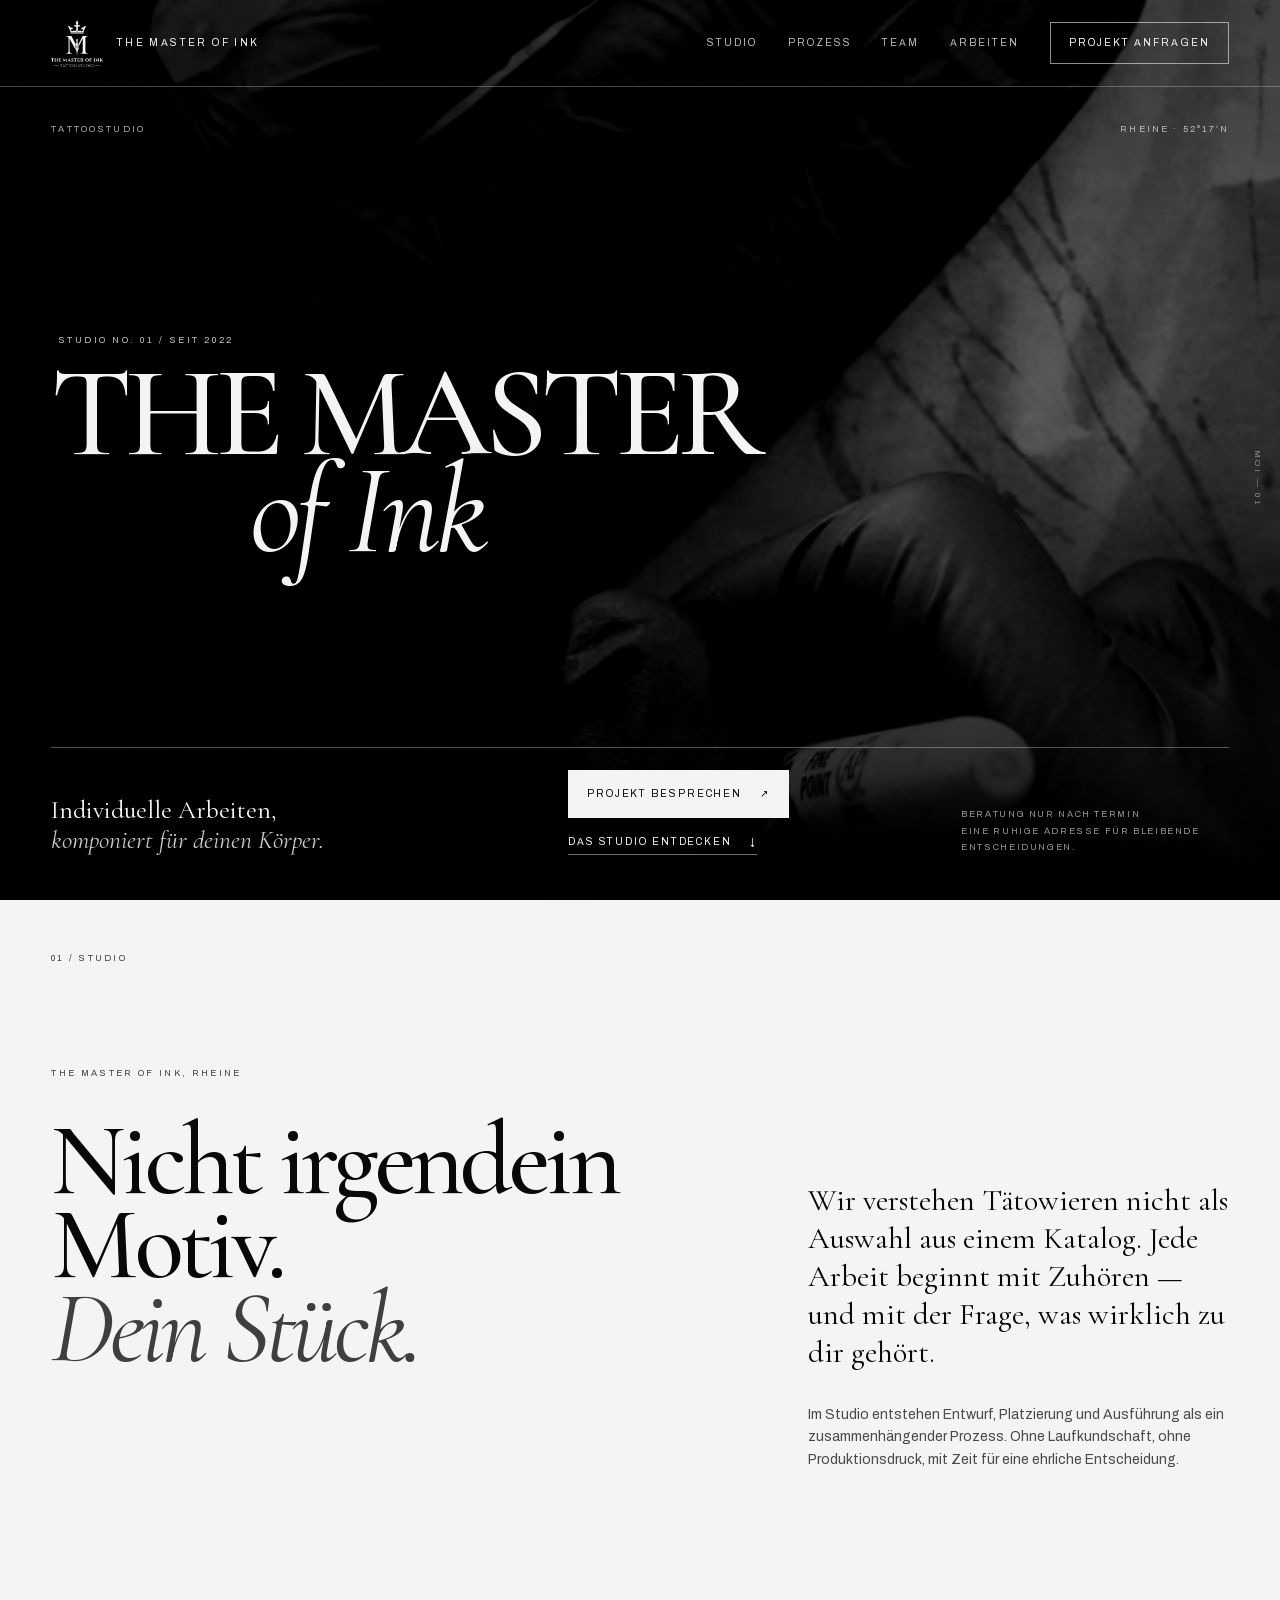
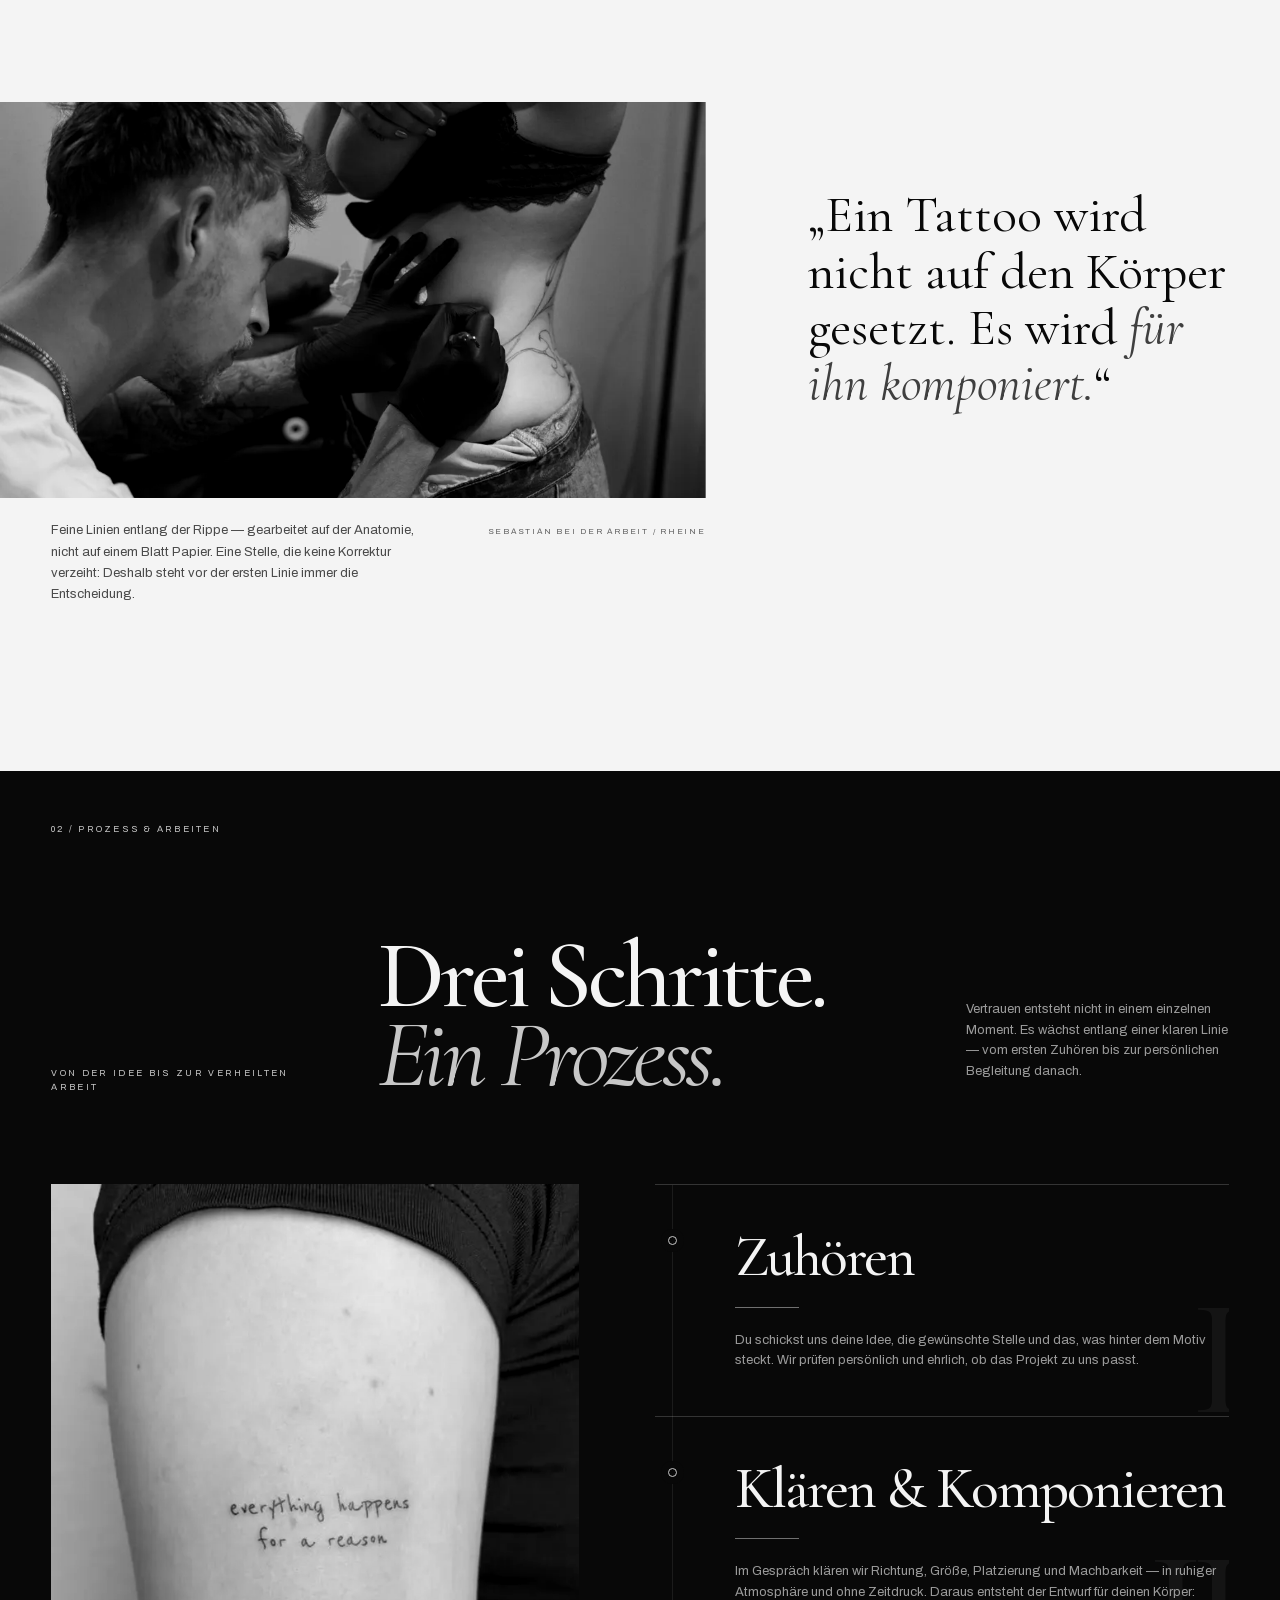
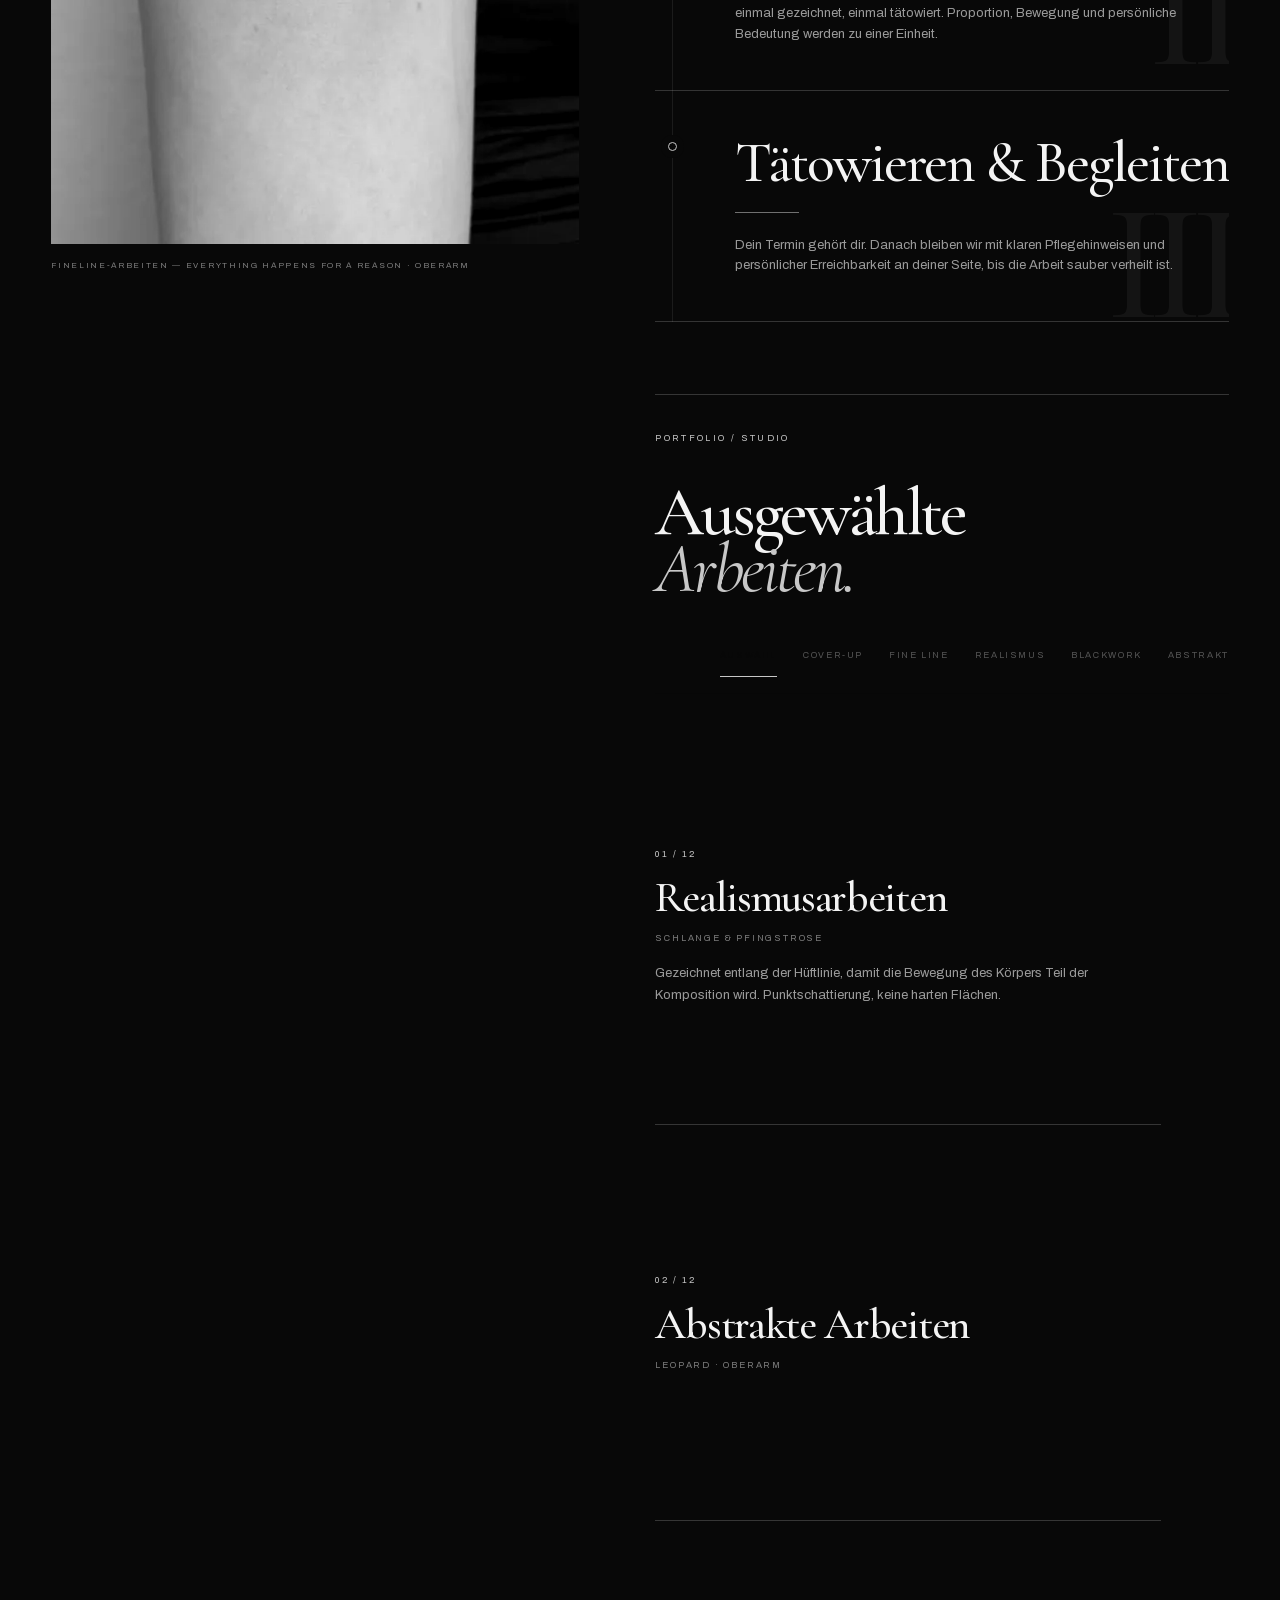
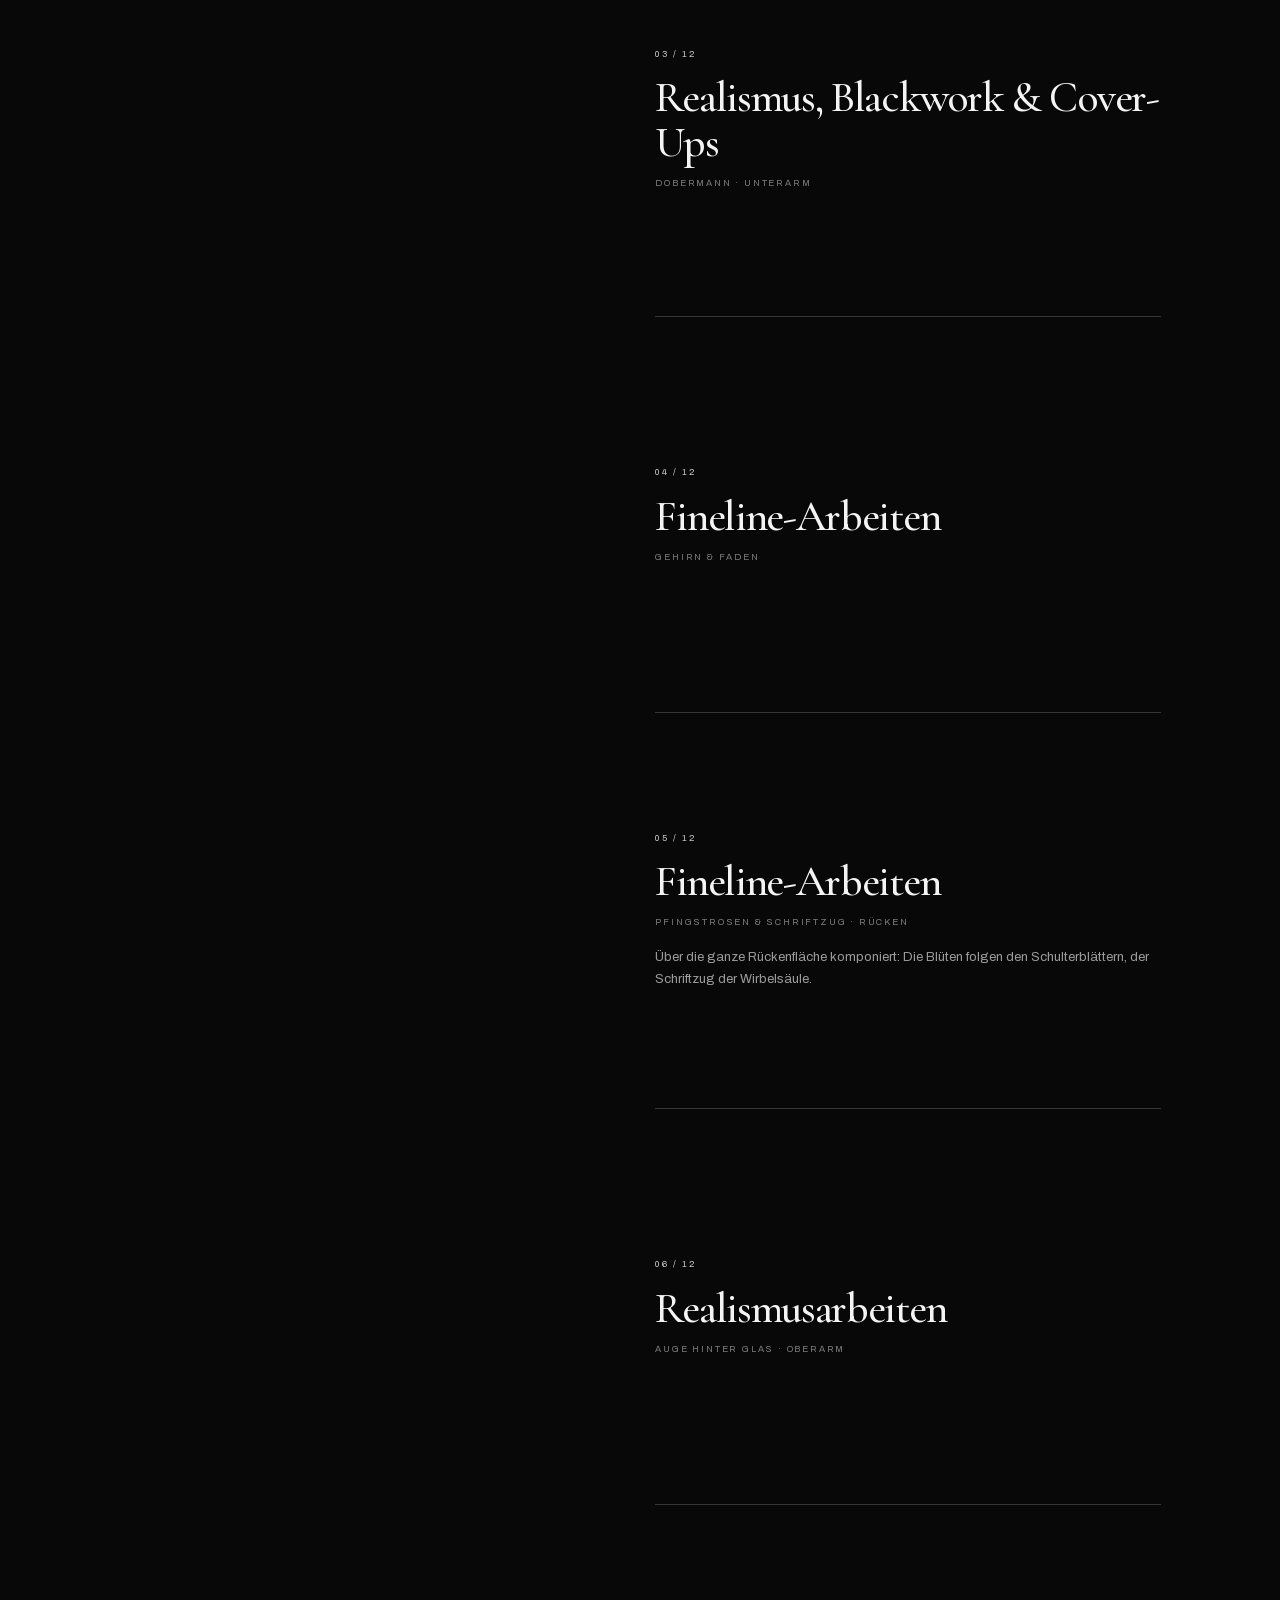
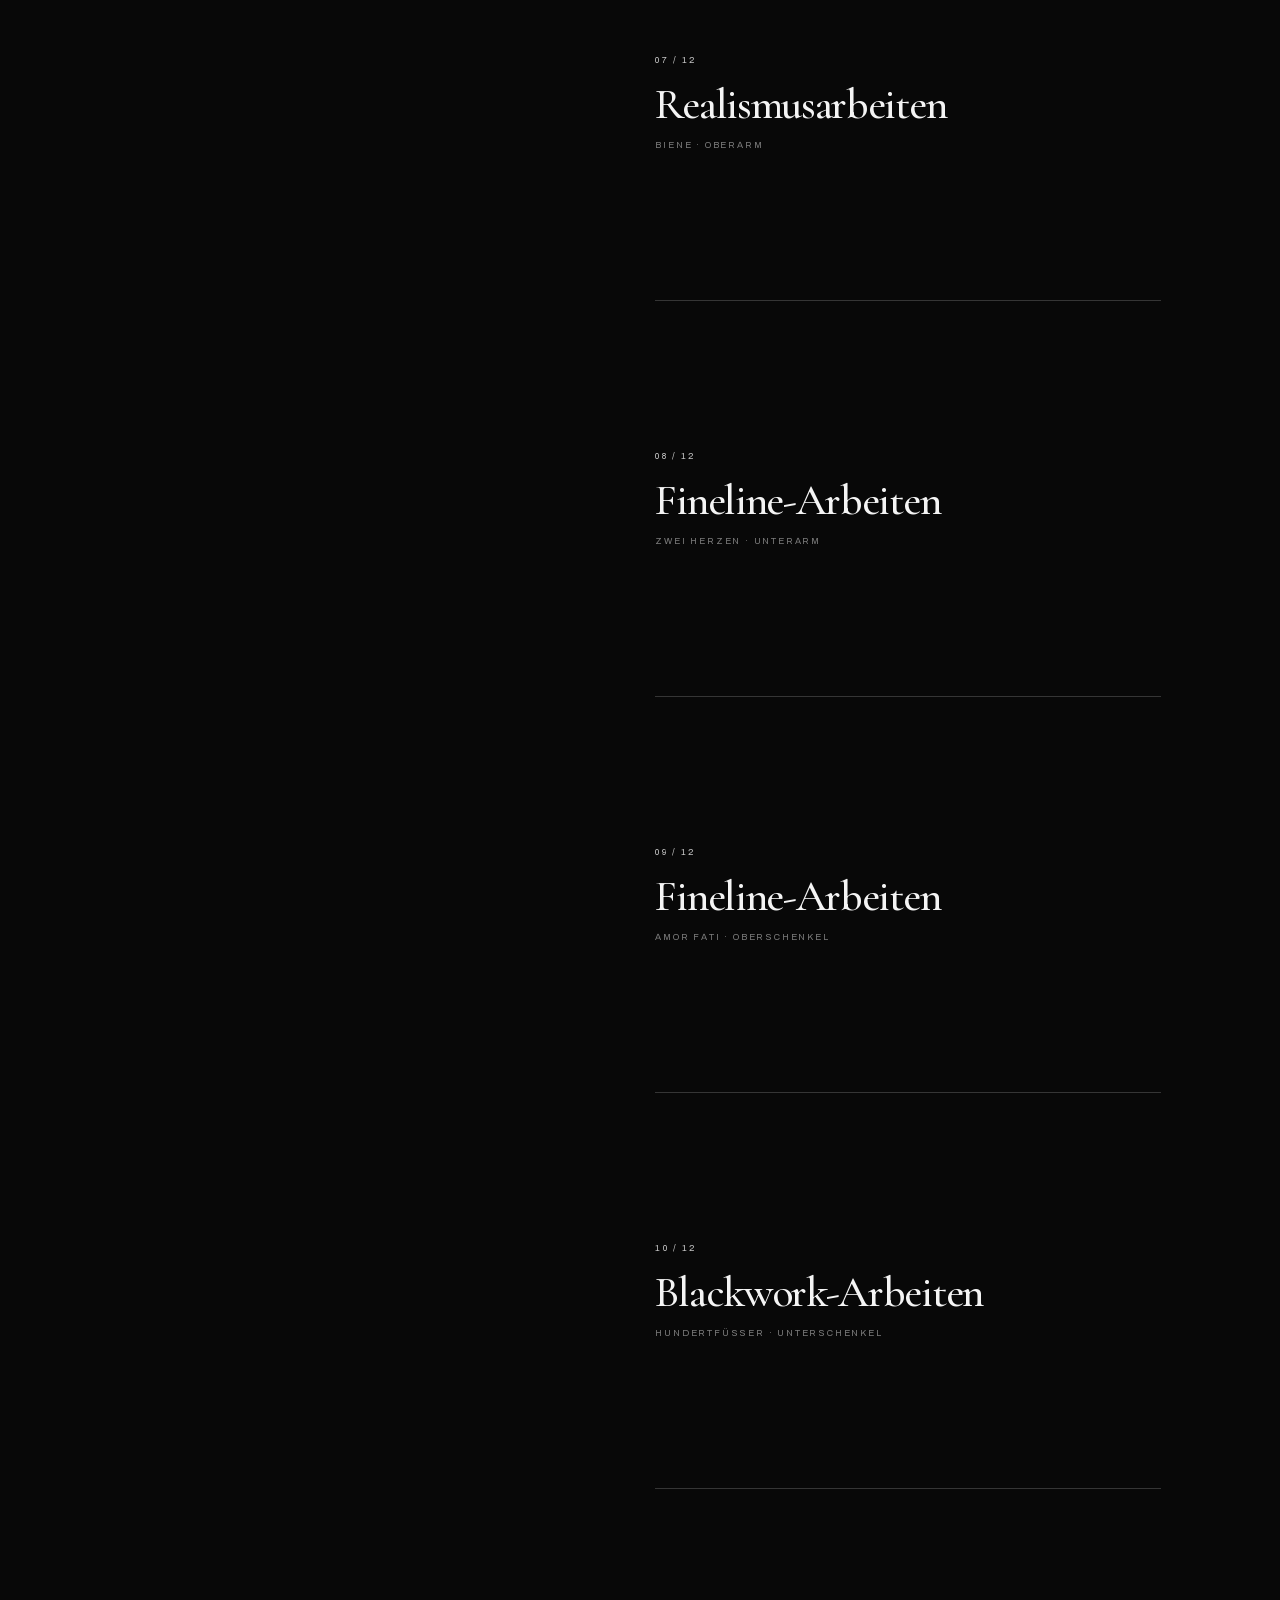
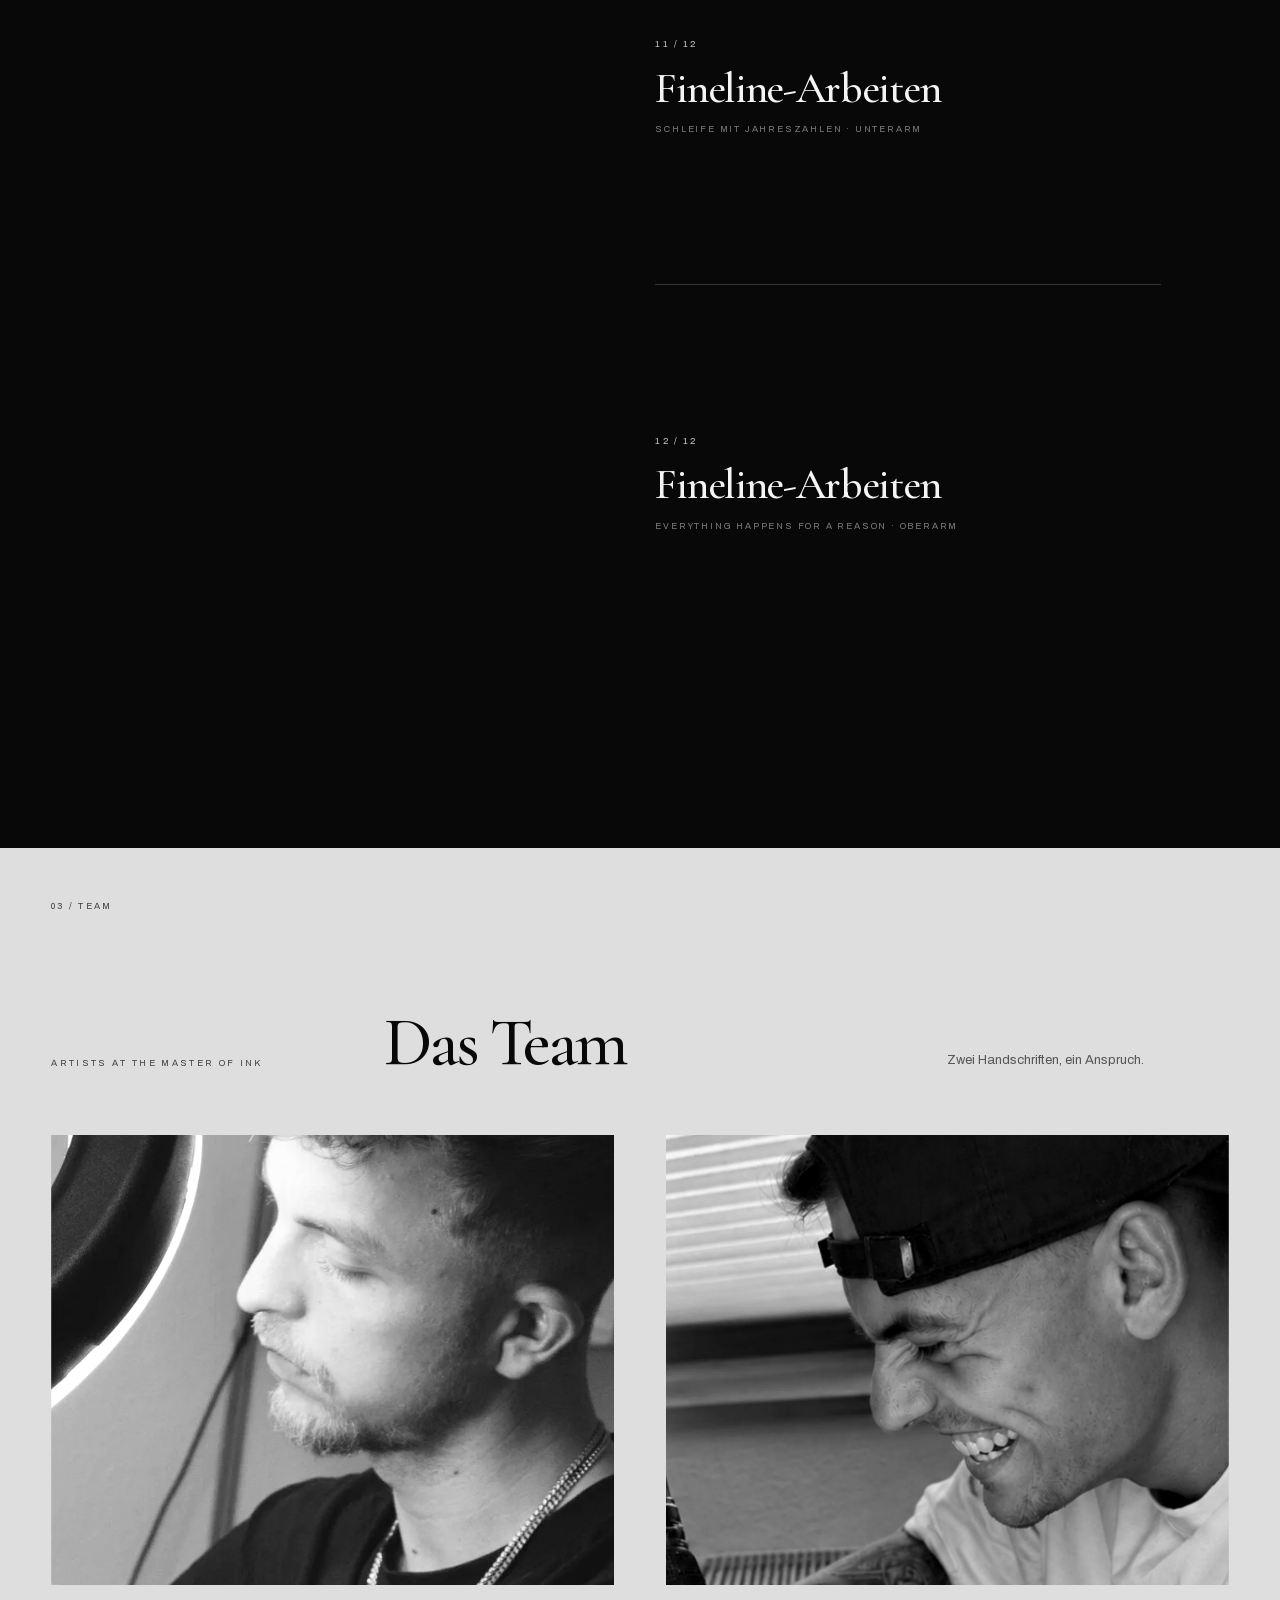
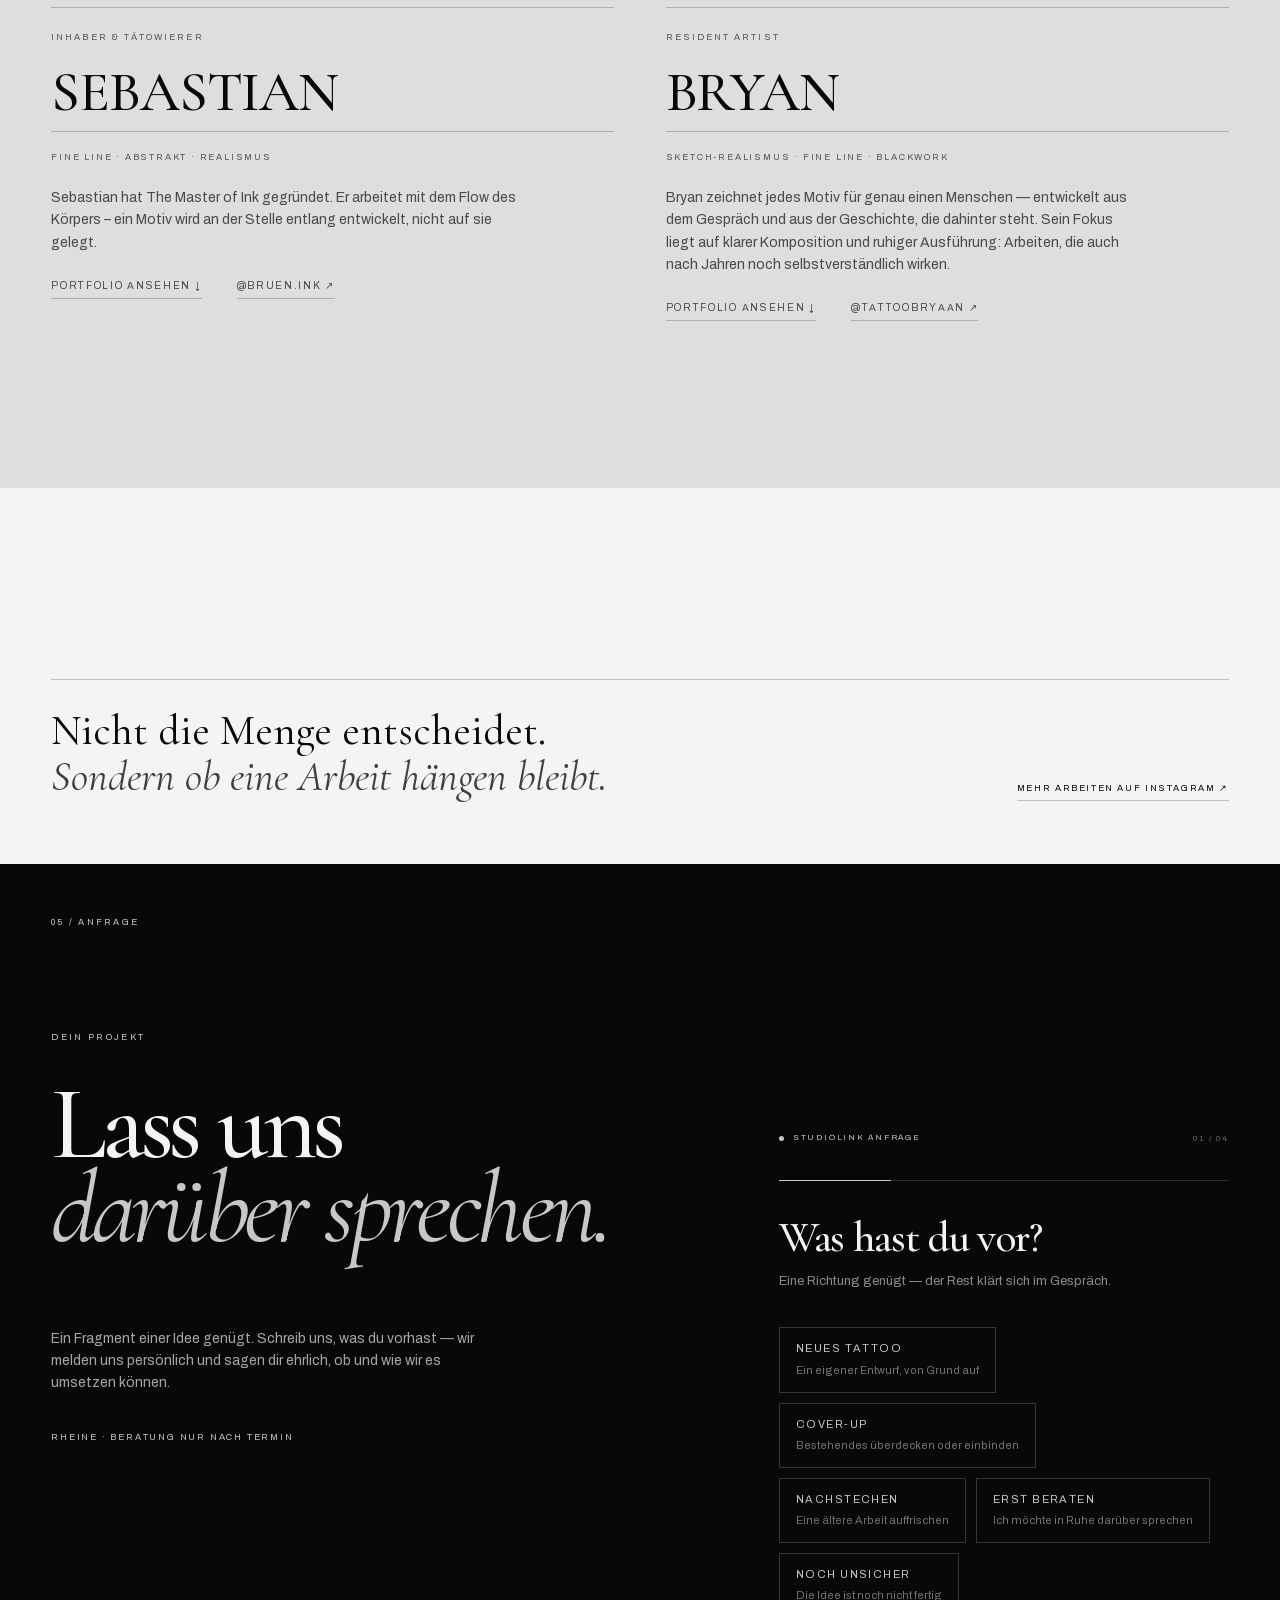
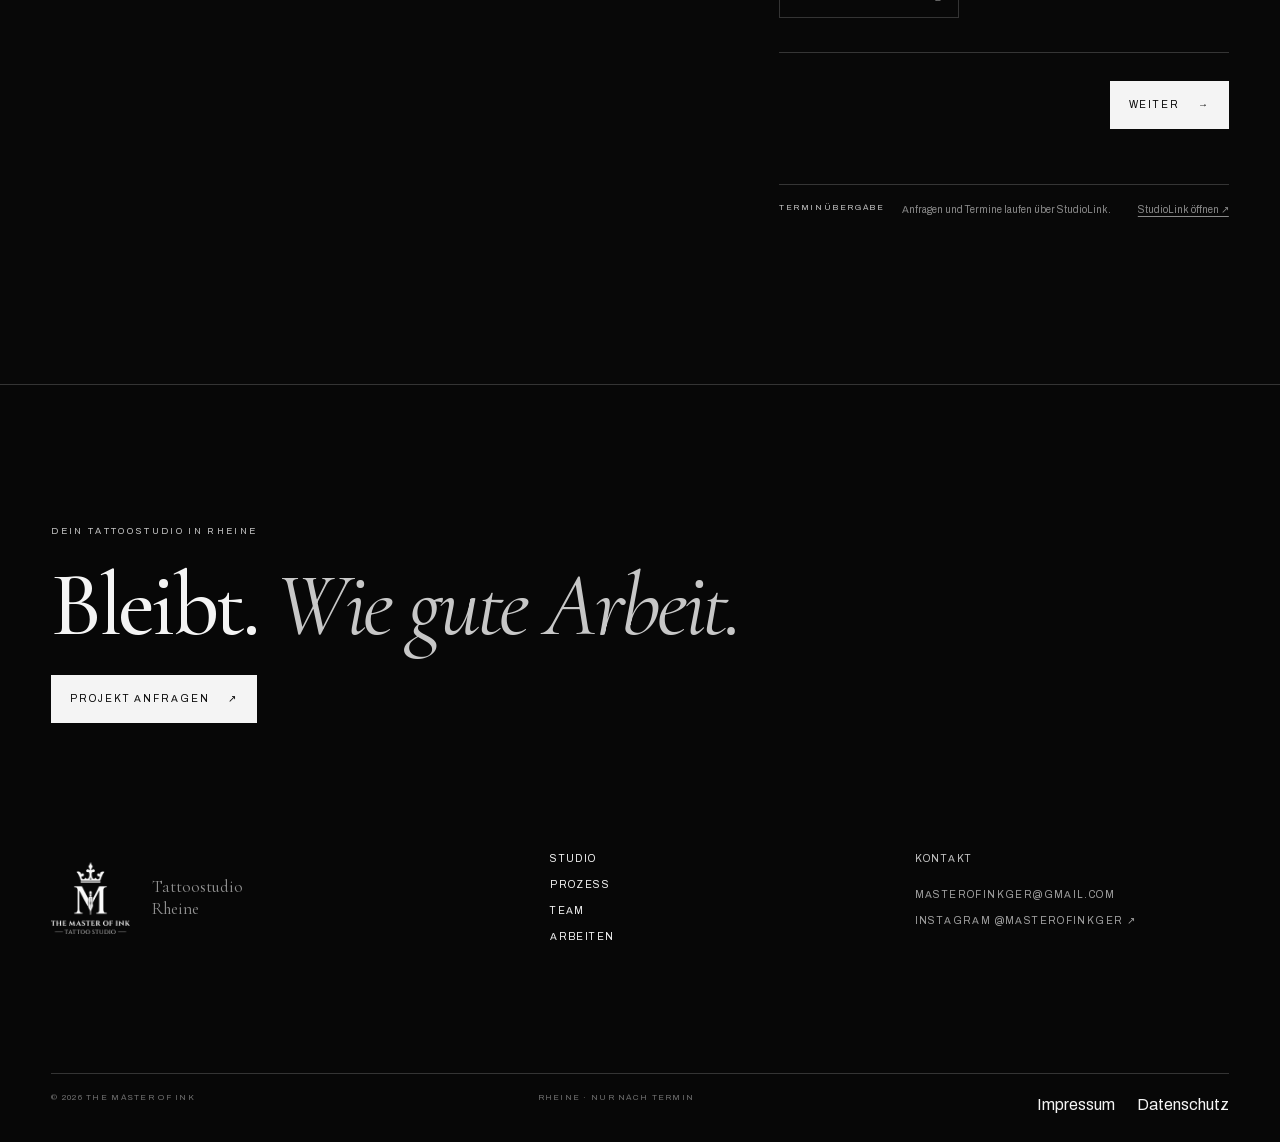
==== index.html @ 52b90f6f "Calm the team view: two equal cards side by side, no quotes The team section took three screen heigh" ====
<!DOCTYPE html>
<html lang="de">
<head>
  <meta charset="utf-8">
  <meta name="viewport" content="width=device-width, initial-scale=1">
  <title>The Master of Ink — Dein Tattoostudio in Rheine</title>
  <meta name="description" content="The Master of Ink ist dein Tattoostudio in Rheine. Individuelle Arbeiten von Sebastian und Bryan — Fine Line, Realismus, Cover-up und abstrakte Kompositionen. Beratung nur nach Termin.">
  <meta name="theme-color" content="#080808">
  <link rel="canonical" href="https://themasterofink.vercel.app/">
  <meta property="og:type" content="website">
  <meta property="og:url" content="https://themasterofink.vercel.app/">
  <meta property="og:title" content="The Master of Ink — Tattoostudio in Rheine">
  <meta property="og:description" content="Individuelle Tattoo-Kunst, komponiert für deinen Körper. Beratung in Rheine — nur nach Termin.">
  <meta property="og:image" content="https://themasterofink.vercel.app/assets/img/og-image.jpg">
  <meta property="og:locale" content="de_DE">
  <meta name="twitter:card" content="summary_large_image">

  <link rel="icon" type="image/png" sizes="32x32" href="favicon-32.png">
  <link rel="apple-touch-icon" href="apple-touch-icon.png">
  <link rel="icon" type="image/png" sizes="512x512" href="icon-512.png">
  <link rel="preload" href="assets/fonts/cormorant-latin.woff2" as="font" type="font/woff2" crossorigin>
  <link rel="preload" href="assets/fonts/archivo-latin.woff2" as="font" type="font/woff2" crossorigin>
  <link rel="stylesheet" href="assets/css/main.css?v=20260911-1332">

  <script type="application/ld+json">
  {
    "@context": "https://schema.org",
    "@type": "TattooParlor",
    "url": "https://themasterofink.vercel.app/",
    
    "name": "The Master of Ink",
    "slogan": "Kunst, die Teil von dir wird.",
    "image": "https://themasterofink.vercel.app/assets/img/og-image.jpg",
    "logo": "https://themasterofink.vercel.app/assets/img/logo-160.png",
    "address": { "@type": "PostalAddress", "streetAddress": "Poststraße 15", "postalCode": "48431", "addressLocality": "Rheine", "addressCountry": "DE" },
    "sameAs": ["https://www.instagram.com/masterofinkger/"],
    "email": "masterofinkger@gmail.com",
    "telephone": ""
  }
  </script>
  <style>
    /* Vorhang — inline, damit er ohne Wartezeit auf das Stylesheet steht.
       Darin läuft beim ersten Besuch einer Sitzung die „Krönung“: das Signet
       entsteht in Goldlicht von der Nadelspitze bis zur Krone
       (assets/js/master-of-ink-reveal.js, Steuerung in main.js). */
    /* Der Vorhang öffnet sich AUCH OHNE JavaScript: die Animation blendet
       ihn nach 9,6 s aus und nimmt ihn aus dem Weg. Ohne diese Rückfallebene
       genügt eine veraltete, zwischengespeicherte main.js — und die Seite
       bleibt für immer schwarz. JavaScript hebt ihn im Normalfall früher. */
    .curtain{position:fixed;inset:0;z-index:400;display:grid;place-items:center;
      background:radial-gradient(ellipse at 50% 46%,#13100c 0,#080706 45%,#030303 100%) #080808;
      transition:opacity 1.2s cubic-bezier(.22,1,.36,1);
      animation:curtainAuto .9s ease 9.6s forwards}
    @keyframes curtainAuto{to{opacity:0;visibility:hidden;pointer-events:none}}
    .curtain__reveal{display:block;width:min(88vw,66vh,680px);aspect-ratio:1/1}
    .curtain.is-lifting{opacity:0}
    .curtain.is-gone{display:none}
    @media (prefers-reduced-motion:reduce){
      .curtain{transition:none}
    }
  </style>
  <noscript><style>.curtain{display:none}</style></noscript>
  <script src="assets/js/master-of-ink-reveal.js?v=20260911-1332" async></script>
</head>
<body>
  <div class="curtain" id="curtain" aria-hidden="true">
    <moi-logo-reveal class="curtain__reveal" mode="once" background="transparent" paused></moi-logo-reveal>
  </div>
  <a class="skip-link" href="#studio">Zum Inhalt springen</a>
  <div class="grain" aria-hidden="true"></div>

  <header class="masthead">
    <nav class="masthead__nav" aria-label="Hauptnavigation">
      <a class="masthead__brand" href="#start" aria-label="The Master of Ink — zum Anfang">
        <img src="assets/img/logo-160.png" alt="" width="74" height="80" class="masthead__logo">
        <span class="masthead__wordmark">The Master of Ink</span>
      </a>
      <button class="masthead__toggle" type="button" aria-expanded="false" aria-controls="main-menu">Menü</button>
      <div class="masthead__links" id="main-menu">
        <a href="#studio">Studio</a>
        <a href="#prozess">Prozess</a>
        <a href="#team">Team</a>
        <a href="#arbeiten">Arbeiten</a>
        <a class="masthead__cta" href="#termin">Projekt anfragen</a>
      </div>
    </nav>
  </header>

  <main>
    <section class="hero" id="start" aria-labelledby="hero-title">
      <div class="hero__media" aria-hidden="true">
        <picture>
          <source media="(orientation: portrait) and (max-width: 899px)" srcset="assets/video/studio-poster-portrait.jpg">
          <img class="hero__poster" src="assets/video/studio-poster-720.jpg" srcset="assets/video/studio-poster-720.jpg 720w, assets/video/studio-poster.jpg 1080w" sizes="100vw" alt="" decoding="async" fetchpriority="high">
        </picture>
        <video class="hero__video" data-video-webm="assets/video/studio-loop.webm" data-video-mp4="assets/video/studio-loop.mp4" data-video-webm-mobil="assets/video/studio-loop-mobil.webm" data-video-mp4-mobil="assets/video/studio-loop-mobil.mp4" muted loop playsinline preload="none" poster="assets/video/studio-poster.jpg" tabindex="-1"></video>
        <div class="hero__scrim"></div>
      </div>

      <div class="hero__content">
        <div class="hero__eyebrow hero-enter hero-enter--3">
          <p>Tattoostudio</p>
          <p>Rheine · 52°17′N</p>
        </div>
        <div class="hero__statement hero-enter hero-enter--1">
          <p class="hero__edition">Studio No. 01 / Seit 2022</p>
          <h1 class="hero__title" id="hero-title"><span>The Master</span><span>of Ink</span></h1>
        </div>
        <div class="hero__footer hero-enter hero-enter--2">
          <p class="hero__lead">Individuelle Arbeiten,<br><em>komponiert für deinen Körper.</em></p>
          <div class="hero__actions">
            <a class="btn btn--primary" href="#termin">Projekt besprechen <span aria-hidden="true">↗</span></a>
            <a class="btn btn--text" href="#studio">Das Studio entdecken <span aria-hidden="true">↓</span></a>
          </div>
          <p class="hero__note">Beratung nur nach Termin<br>Eine ruhige Adresse für bleibende Entscheidungen.</p>
        </div>
      </div>
      <p class="hero__folio" aria-hidden="true">MOI — 01</p>
    </section>

    <section class="manifesto section section--paper" id="studio" aria-labelledby="studio-title">
      <div class="section__index reveal">01 / Studio</div>
      <div class="manifesto__grid">
        <div class="manifesto__heading reveal reveal--soak">
          <p class="eyebrow">The Master of Ink, Rheine</p>
          <h2 id="studio-title">Nicht irgendein Motiv.<br><em>Dein Stück.</em></h2>
        </div>
        <div class="manifesto__copy reveal reveal--soak">
          <p class="manifesto__lead">Wir verstehen Tätowieren nicht als Auswahl aus einem Katalog. Jede Arbeit beginnt mit Zuhören — und mit der Frage, was wirklich zu dir gehört.</p>
          <p>Im Studio entstehen Entwurf, Platzierung und Ausführung als ein zusammenhängender Prozess. Ohne Laufkundschaft, ohne Produktionsdruck, mit Zeit für eine ehrliche Entscheidung.</p>
        </div>
        <figure class="manifesto__image reveal reveal--wipe" data-wipe="up">
          <picture>
            <source type="image/webp" srcset="assets/img/studio-session-640.webp 640w, assets/img/studio-session-1024.webp 1024w, assets/img/studio-session-1600.webp 1600w" sizes="(min-width: 900px) 62vw, 100vw">
            <img src="assets/img/studio-session-1024.jpg" srcset="assets/img/studio-session-640.jpg 640w, assets/img/studio-session-1024.jpg 1024w, assets/img/studio-session-1600.jpg 1600w" sizes="(min-width: 900px) 62vw, 100vw" alt="Sebastian setzt eine feine Linienarbeit entlang der Rippe" loading="lazy" decoding="async">
          </picture>
          <figcaption>
            <p>Feine Linien entlang der Rippe — gearbeitet auf der Anatomie, nicht auf einem Blatt Papier. Eine Stelle, die keine Korrektur verzeiht: Deshalb steht vor der ersten Linie immer die Entscheidung.</p>
            <span>Sebastian bei der Arbeit / Rheine</span>
          </figcaption>
          <blockquote class="manifesto__quote reveal reveal--soak">
            <p>„Ein Tattoo wird nicht auf den Körper gesetzt. Es wird <em>für ihn komponiert.</em>“</p>
          </blockquote>
        </figure>
      </div>
    </section>

    <section class="process-journey section section--ink" id="prozess" aria-labelledby="process-title">
      <div class="section__index reveal">02 / Prozess &amp; Arbeiten</div>
      <div class="process-journey__head reveal reveal--soak">
        <p class="eyebrow">Von der Idee bis zur verheilten Arbeit</p>
        <h2 id="process-title">Drei Schritte.<br><em>Ein Prozess.</em></h2>
        <p>Vertrauen entsteht nicht in einem einzelnen Moment. Es wächst entlang einer klaren Linie — vom ersten Zuhören bis zur persönlichen Begleitung danach.</p>
      </div>
      <div class="chapter__grid">
        <div class="chapter__stage">
          <!-- Eine Bühne für beides: sie klebt durch das ganze Kapitel und
               blendet vom Video in die Arbeiten über. Ohne sie stünde neben
               Schritt II und III die halbe Breite leer. -->
          <div class="stage" id="stage">
            <!-- data-stage-fest: bleibt beim Filtern stehen. Ohne das
                 Kennzeichen räumt renderGallery() den Ausschnitt weg. -->
            <div class="stage__slot is-active" data-stage-slot="video" data-stage-fest>
              <img src="assets/video/needle-poster-720.jpg" srcset="assets/video/needle-poster-720.jpg 720w, assets/video/needle-poster.jpg 1080w" sizes="(min-width: 900px) 46vw, 100vw" alt="Nahaufnahme einer präzisen Linienarbeit mit der Tätowiernadel" loading="lazy" decoding="async">
              <video data-video-webm="assets/video/needle-loop.webm" data-video-mp4="assets/video/needle-loop.mp4" data-video-webm-mobil="assets/video/needle-loop-mobil.webm" data-video-mp4-mobil="assets/video/needle-loop-mobil.mp4" muted loop playsinline preload="none" poster="assets/video/needle-poster.jpg" tabindex="-1" aria-hidden="true"></video>
            </div>
            <div class="stage__slot" data-stage-slot="schablone" data-stage-fest>
              <picture>
                <source type="image/webp" srcset="assets/img/process-schablone-640.webp 640w, assets/img/process-schablone-1024.webp 1024w, assets/img/process-schablone-1600.webp 1600w" sizes="(min-width: 900px) 46vw, 100vw">
                <img src="assets/img/process-schablone-1024.jpg" srcset="assets/img/process-schablone-640.jpg 640w, assets/img/process-schablone-1024.jpg 1024w, assets/img/process-schablone-1600.jpg 1600w" sizes="(min-width: 900px) 46vw, 100vw" alt="Behandschuhte Hände schneiden eine Tattoo-Schablone mit der Schere zu" loading="lazy" decoding="async">
              </picture>
            </div>
          </div>
          <p class="stage__caption" id="stage-caption" aria-live="polite">Präzision ist kein Stilmittel. Sie ist die Grundlage.</p>
        </div>

        <div class="chapter__scroll">
          <ol class="process-journey__steps" aria-label="Unser Prozess in drei Schritten">
            <li class="process-journey__step reveal reveal--soak" data-stage="video" data-stage-caption="Präzision ist kein Stilmittel. Sie ist die Grundlage.">
              <span class="process-journey__roman" aria-hidden="true">I</span>
              <div><h3>Zuhören</h3><p>Du schickst uns deine Idee, die gewünschte Stelle und das, was hinter dem Motiv steckt. Wir prüfen persönlich und ehrlich, ob das Projekt zu uns passt.</p></div>
            </li>
            <li class="process-journey__step reveal reveal--soak" data-stage="schablone" data-stage-caption="Der Entwurf wird zugeschnitten — einmal, für einen Körper.">
              <span class="process-journey__roman" aria-hidden="true">II</span>
              <div><h3>Klären &amp; Komponieren</h3><p>Im Gespräch klären wir Richtung, Größe, Platzierung und Machbarkeit — in ruhiger Atmosphäre und ohne Zeitdruck. Daraus entsteht der Entwurf für deinen Körper: einmal gezeichnet, einmal tätowiert. Proportion, Bewegung und persönliche Bedeutung werden zu einer Einheit.</p></div>
            </li>
            <li class="process-journey__step reveal reveal--soak" data-stage="video" data-stage-caption="Die Nadel ist der letzte Schritt, nicht der erste.">
              <span class="process-journey__roman" aria-hidden="true">III</span>
              <div><h3>Tätowieren &amp; Begleiten</h3><p>Dein Termin gehört dir. Danach bleiben wir mit klaren Pflegehinweisen und persönlicher Erreichbarkeit an deiner Seite, bis die Arbeit sauber verheilt ist.</p></div>
            </li>
          </ol>

          <div class="worklane" id="arbeiten">
            <div class="worklane__head reveal reveal--soak">
              <p class="eyebrow">Portfolio / <span id="portfolio-artist-label">Studio</span></p>
              <h2 id="work-title">Ausgewählte<br><em>Arbeiten.</em></h2>
            </div>
            <div class="gallery__filters" role="group" aria-label="Arbeiten nach Stil filtern"></div>
            <div class="gallery" id="gallery" aria-live="polite">
              <noscript>
                <figure><img src="assets/img/work-schlange-640.jpg" alt="Fine-Line-Tätowierung: Schlange mit Pfingstrosen entlang der Hüfte" loading="lazy"></figure>
                <figure><img src="assets/img/work-leopard-640.jpg" alt="Tätowierung eines halb verborgenen Leoparden am Oberarm" loading="lazy"></figure>
                <figure><img src="assets/img/work-dobermann-640.jpg" alt="Cover-up-Tätowierung: Dobermann-Porträt auf dem Unterarm" loading="lazy"></figure>
                <figure><img src="assets/img/work-fineline-640.jpg" alt="Fine-Line-Tätowierung eines Gehirns mit umlaufendem Faden" loading="lazy"></figure>
              </noscript>
            </div>
          </div>
        </div>
      </div>
    </section>

    <section class="team section section--bone" id="team" aria-labelledby="team-title">
      <div class="section__index reveal">03 / Team</div>
      <div class="team__head reveal reveal--soak">
        <p class="eyebrow">Artists at The Master of Ink</p>
        <h2 id="team-title">Das Team</h2>
        <p>Zwei Handschriften, ein Anspruch.</p>
      </div>
      <div class="artist-directory" id="artist-directory">
        <noscript>
          <article class="artist-card">
            <figure class="artist-card__portrait"><img src="assets/img/team-sebastian-670.jpg" alt="Sebastian konzentriert an seinem Arbeitsplatz im Tattoostudio" loading="lazy"></figure>
            <div class="artist-card__content"><p>Inhaber &amp; Tätowierer / 01</p><h3>Sebastian</h3><p>Realismus · Fine Line · Symbolische Kompositionen</p></div>
          </article>
          <article class="artist-card">
            <figure class="artist-card__portrait"><img src="assets/img/team-bryan-1200.jpg" alt="Bryan lächelt während einer konzentrierten Tattoo-Session im Studio" loading="lazy"></figure>
            <div class="artist-card__content"><p>Resident Artist / 02</p><h3>Bryan</h3><p>Sketch-Realismus · Fine Line · Blackwork</p></div>
          </article>
        </noscript>
      </div>
    </section>

    <section class="section section--paper work-outro" aria-label="Zum Portfolio">
      <div class="work__after reveal reveal--soak">
        <p>Nicht die Menge entscheidet.<br><em>Sondern ob eine Arbeit hängen bleibt.</em></p>
        <a href="https://www.instagram.com/masterofinkger/" rel="noopener">Mehr Arbeiten auf Instagram <span aria-hidden="true">↗</span></a>
      </div>
    </section>

    <section class="booking section section--ink" id="termin" aria-labelledby="booking-title">
      <div class="section__index reveal">05 / Anfrage</div>
      <div class="booking__grid">
        <div class="booking__copy reveal reveal--soak">
          <p class="eyebrow">Dein Projekt</p>
          <h2 id="booking-title">Lass uns<br><em>darüber sprechen.</em></h2>
          <p>Ein Fragment einer Idee genügt. Schreib uns, was du vorhast — wir melden uns persönlich und sagen dir ehrlich, ob und wie wir es umsetzen können.</p>
          <p class="booking__meta">Rheine · Beratung nur nach Termin</p>
        </div>
        <div class="booking__form reveal reveal--soak">
          <!-- Der Wizard wird aus MOI_CONFIG.wizard aufgebaut und schreibt
               über inkcore.public_create_lead direkt in den Posteingang von
               The Master of Ink — dieselbe Schnittstelle, die StudioLinks
               eigenes Anfrageformular benutzt. -->
          <div class="wizard" id="wizard" data-studiolink></div>
          <noscript>
            <div class="wizard__noscript">
              <p>Für das Anfrageformular braucht dein Browser JavaScript. Schreib uns stattdessen gern direkt:</p>
              <p><a href="mailto:masterofinkger@gmail.com">masterofinkger@gmail.com</a><br>
                 <a href="https://www.instagram.com/masterofinkger/" rel="noopener">Instagram @masterofinkger ↗</a></p>
            </div>
          </noscript>
          <div class="studiolink"><span>Terminübergabe</span><p>Anfragen und Termine laufen über StudioLink.</p><a href="https://studiolink-app.com" target="_blank" rel="noopener">StudioLink öffnen ↗</a></div>
        </div>
      </div>
    </section>
  </main>

  <footer class="colophon">
    <div class="colophon__finale reveal reveal--soak">
      <p class="colophon__finale-eyebrow">Dein Tattoostudio in Rheine</p>
      <p class="colophon__finale-line">Bleibt. <em>Wie gute Arbeit.</em></p>
      <a class="btn btn--primary" href="#termin">Projekt anfragen <span aria-hidden="true">↗</span></a>
    </div>
    <div class="colophon__top">
      <div class="colophon__brand reveal reveal--soak"><img src="assets/img/logo-160.png" alt="The Master of Ink" width="74" height="80"><p>Tattoostudio<br>Rheine</p></div>
      <nav class="colophon__nav reveal reveal--soak" aria-label="Fußnavigation"><a href="#studio">Studio</a><a href="#prozess">Prozess</a><a href="#team">Team</a><a href="#arbeiten">Arbeiten</a></nav>
      <div class="colophon__contact reveal reveal--soak"><p>Kontakt</p><a href="mailto:masterofinkger@gmail.com">masterofinkger@gmail.com</a><a href="https://www.instagram.com/masterofinkger/" rel="noopener">Instagram @masterofinkger ↗</a></div>
    </div>
    <div class="colophon__base"><p>© 2026 The Master of Ink</p><p>Rheine · Nur nach Termin</p><nav class="colophon__legal" aria-label="Rechtliches"><a href="impressum.html">Impressum</a><a href="datenschutz.html">Datenschutz</a></nav></div>
  </footer>

  <a class="float-cta" href="#termin" aria-hidden="true" tabindex="-1">Projekt anfragen <span aria-hidden="true">↗</span></a>

  <script src="assets/js/gallery-data.js?v=20260911-1332" defer></script>
  <script src="assets/js/main.js?v=20260911-1332" defer></script>
</body>
</html>
---- assets/css/main.css ----
/* The Master of Ink — editorial studio system */
@font-face{font-family:Archivo;font-style:normal;font-weight:400 600;font-display:swap;src:url("../fonts/archivo-latin.woff2") format("woff2")}
@font-face{font-family:Archivo;font-style:normal;font-weight:400 600;font-display:swap;src:url("../fonts/archivo-latin-ext.woff2") format("woff2")}
@font-face{font-family:Cormorant Garamond;font-style:normal;font-weight:400 600;font-display:swap;src:url("../fonts/cormorant-latin.woff2") format("woff2")}
@font-face{font-family:Cormorant Garamond;font-style:normal;font-weight:400 600;font-display:swap;src:url("../fonts/cormorant-latin-ext.woff2") format("woff2")}
@font-face{font-family:Cormorant Garamond;font-style:italic;font-weight:400 500;font-display:swap;src:url("../fonts/cormorant-italic-latin.woff2") format("woff2")}

:root{
  --ink:#080808;
  --ink-soft:#161616;
  --paper:#f4f4f4;
  --bone:#dedede;
  --gold:#c7c7c7;
  --gold-paper:#3f3f3f;
  --line-dark:rgba(244,244,244,.19);
  --line-light:rgba(8,8,8,.22);
  --pad:clamp(20px,4vw,72px);
  --section-y:clamp(92px,13vw,210px);
  --max:1680px;
  --serif:"Cormorant Garamond",Georgia,serif;
  --sans:Archivo,-apple-system,BlinkMacSystemFont,sans-serif;
  --ease:cubic-bezier(.22,1,.36,1)
}

*,*::before,*::after{box-sizing:border-box;margin:0;padding:0}
[hidden]{display:none!important}
html{scroll-behavior:smooth;background:var(--ink)}
/* Seite-für-Seite-Gefühl ohne Zwang: proximity rastet nur ein, wenn man
   nahe einer Kapitelkante landet. mandatory würde die lange Werk-Spur
   unbenutzbar machen — man käme nie zwischen zwei Rastpunkten zum Stehen.
   Nur am Desktop; auf kleinen Schirmen sind Kapitel viele Bildschirme hoch. */
@media (min-width:900px) and (prefers-reduced-motion:no-preference){
  html{scroll-snap-type:y proximity}
  .section,.hero{scroll-snap-align:start}
  .colophon{scroll-snap-align:end}
}
body{background:var(--paper);color:var(--ink);font:400 16px/1.6 var(--sans);overflow-x:clip;-webkit-font-smoothing:antialiased;text-rendering:optimizeLegibility}
img,video{display:block;max-width:100%}
a{color:inherit;text-decoration:none}
button,input,textarea{font:inherit}
::selection{background:var(--gold);color:var(--ink)}
:focus-visible{outline:2px solid var(--gold);outline-offset:4px}
.skip-link{position:fixed;left:12px;top:-80px;z-index:300;background:var(--paper);color:var(--ink);padding:12px 18px;font-size:11px;letter-spacing:.16em;text-transform:uppercase;transition:top .2s}
.skip-link:focus{top:12px}
.grain{position:fixed;inset:0;z-index:200;pointer-events:none;opacity:.045;mix-blend-mode:soft-light;background-image:url("data:image/svg+xml,%3Csvg xmlns='http://www.w3.org/2000/svg' width='180' height='180'%3E%3Cfilter id='n'%3E%3CfeTurbulence type='fractalNoise' baseFrequency='.86' numOctaves='3' stitchTiles='stitch'/%3E%3C/filter%3E%3Crect width='100%25' height='100%25' filter='url(%23n)' opacity='.85'/%3E%3C/svg%3E")}

/* Header */
.masthead{position:absolute;inset:0 0 auto;z-index:100;color:var(--paper);border-bottom:1px solid rgba(244,244,244,.28)}
.masthead__nav{height:86px;max-width:var(--max);margin:auto;padding:0 var(--pad);display:flex;align-items:center;justify-content:space-between;gap:30px}
.masthead__brand{display:flex;align-items:center;gap:14px}
.masthead__logo{width:auto;height:47px;filter:brightness(2.5) grayscale(1)}
.masthead__wordmark{font-size:10px;letter-spacing:.24em;text-transform:uppercase}
.masthead__links{display:flex;align-items:center;gap:clamp(18px,2.4vw,42px)}
.masthead__links a{font-size:10px;letter-spacing:.2em;text-transform:uppercase;white-space:nowrap}
.masthead__links a:not(.masthead__cta){opacity:.76;transition:opacity .25s}.masthead__links a:not(.masthead__cta):hover{opacity:1}
.masthead__cta{border:1px solid rgba(244,244,244,.58);padding:12px 18px;transition:background .25s,color .25s}.masthead__cta:hover{background:var(--paper);color:var(--ink)}
.masthead__toggle{display:none;border:0;background:none;color:inherit;font-size:10px;letter-spacing:.2em;text-transform:uppercase}

/* Hero */
.hero{position:relative;min-height:100svh;background:#050505;color:var(--paper);overflow:hidden}
.hero__media,.hero__media>picture,.hero__poster,.hero__video,.hero__scrim{position:absolute;inset:0;width:100%;height:100%}
.hero__poster,.hero__video{object-fit:cover;object-position:center 42%;filter:grayscale(1) brightness(.57) contrast(1.16)}
.hero__video{opacity:0;transition:opacity 1.2s ease}.hero__video.is-playing{opacity:1}
.hero__scrim{background:linear-gradient(90deg,rgba(0,0,0,.68),rgba(0,0,0,.18) 55%,rgba(0,0,0,.35)),linear-gradient(0deg,rgba(0,0,0,.83),transparent 52%,rgba(0,0,0,.28))}
.hero__content{position:relative;z-index:2;max-width:var(--max);min-height:100svh;margin:auto;padding:calc(86px + clamp(25px,4vh,54px)) var(--pad) clamp(32px,5vh,70px);display:grid;grid-template-rows:auto 1fr auto}
.hero__eyebrow{display:flex;justify-content:space-between;font-size:9px;letter-spacing:.24em;text-transform:uppercase;color:rgba(244,244,244,.7)}
.hero__statement{align-self:center;padding:4vh 0 3vh}
.hero__edition{font-size:9px;letter-spacing:.28em;text-transform:uppercase;color:var(--gold);margin:0 0 clamp(14px,2vh,26px) .5vw}
.hero__title{font:500 clamp(70px,10vw,160px)/.76 var(--serif);letter-spacing:-.055em;text-transform:uppercase;text-shadow:0 10px 70px rgba(0,0,0,.4)}
.hero__title span{display:block}.hero__title span:last-child{margin-left:15.5vw;font-style:italic;font-weight:400;text-transform:none;letter-spacing:-.045em}
.hero__footer{display:grid;grid-template-columns:minmax(280px,1.1fr) minmax(280px,.8fr) minmax(220px,.65fr);gap:clamp(28px,5vw,90px);align-items:end;border-top:1px solid rgba(244,244,244,.32);padding-top:22px}
.hero__lead{font:400 clamp(20px,2vw,29px)/1.18 var(--serif)}.hero__lead em{color:var(--gold)}
.hero__actions{display:flex;flex-wrap:wrap;gap:16px 26px;align-items:center}
.btn{display:inline-flex;align-items:center;gap:18px;font-size:10px;letter-spacing:.19em;text-transform:uppercase}
.btn--primary{background:var(--paper);color:var(--ink);padding:16px 19px;transition:background .25s}.btn--primary:hover{background:var(--gold)}
.btn--text{padding-bottom:4px;border-bottom:1px solid rgba(244,244,244,.46)}
.hero__note{font-size:9px;line-height:1.8;letter-spacing:.18em;text-transform:uppercase;color:rgba(244,244,244,.62);justify-self:end}
.hero__folio{position:absolute;z-index:2;right:17px;top:50%;writing-mode:vertical-rl;font-size:8px;letter-spacing:.3em;color:rgba(244,244,244,.5)}

/* Shared sections */
.section{position:relative;padding:var(--section-y) var(--pad);overflow:hidden}
.section>*{max-width:var(--max);margin-left:auto;margin-right:auto}
.section--paper{--gold:var(--gold-paper);background:var(--paper);color:var(--ink)}
.section--bone{--gold:var(--gold-paper);background:var(--bone);color:var(--ink)}
.section--ink{background:var(--ink);color:var(--paper)}
.section__index{position:absolute;top:clamp(28px,4vw,58px);left:var(--pad);font-size:9px;letter-spacing:.25em;text-transform:uppercase;color:var(--gold)}
.eyebrow{font-size:9px;letter-spacing:.26em;text-transform:uppercase;color:var(--gold);margin-bottom:clamp(24px,3vw,48px)}
h2{font:500 clamp(52px,8vw,128px)/.82 var(--serif);letter-spacing:-.045em;text-wrap:balance}
h2 em{font-weight:400;color:var(--gold)}

/* Studio / manifesto */
.manifesto__grid{display:grid;grid-template-columns:minmax(260px,.7fr) minmax(300px,.45fr);gap:clamp(45px,8vw,140px);align-items:start}
.manifesto__heading{grid-column:1}.manifesto__copy{grid-column:2;padding-top:clamp(40px,9vw,150px);max-width:48ch}
.manifesto__lead{font:400 clamp(22px,2.4vw,34px)/1.24 var(--serif);margin-bottom:32px}.manifesto__copy>p:last-child{color:#4a4a4a;font-size:14px}
.manifesto__image{grid-column:1;position:relative;margin-top:clamp(68px,10vw,150px);width:calc(100% + var(--pad));margin-left:calc(-1 * var(--pad));overflow:visible}
.manifesto__image picture{display:block;aspect-ratio:16/9;overflow:hidden}.manifesto__image img{width:100%;height:100%;object-fit:cover;object-position:50% 45%;filter:grayscale(1) contrast(1.04)}
/* Bildunterschrift: erklärender Satz links, Ortsmarke rechts. Das Bild
   läuft nach links aus dem Satzspiegel — padding-left holt den Text zurück
   auf die Textkante der Seite. */
.manifesto__image figcaption{display:grid;grid-template-columns:minmax(0,1fr) auto;align-items:baseline;gap:clamp(18px,4vw,60px);margin-top:22px;padding-left:var(--pad)}
.manifesto__image figcaption p{max-width:54ch;font-size:13px;line-height:1.62;color:#4a4a4a}
.manifesto__image figcaption span{justify-self:end;font-size:8px;letter-spacing:.22em;text-transform:uppercase;color:#5f5f5f;white-space:nowrap}
.manifesto__quote{grid-column:2;align-self:end;margin-top:auto;padding-top:clamp(75px,14vw,230px)}
.manifesto__quote p{font:400 clamp(30px,4vw,60px)/1.1 var(--serif)}.manifesto__quote em{color:var(--gold)}

/* Haltung & Prozess — one continuous four-step journey */
.process-journey__head{display:grid;grid-template-columns:.55fr 1.1fr .55fr;gap:clamp(28px,5vw,90px);align-items:end;margin-bottom:clamp(48px,7vw,96px)}
.process-journey__head .eyebrow{margin:0}.process-journey__head h2{font-size:clamp(54px,7.5vw,120px)}.process-journey__head>p:last-child{max-width:43ch;color:rgba(244,244,244,.62);font-size:13px;padding-bottom:1vw}





.process-journey__steps{position:relative;list-style:none;border-top:1px solid var(--line-dark)}
.process-journey__steps::before{content:"";position:absolute;left:17px;top:0;bottom:0;width:1px;background:rgba(199,199,199,.1)}.process-journey__steps::after{content:"";position:absolute;left:17px;top:0;width:1px;height:var(--journey-progress,0%);background:linear-gradient(180deg,var(--gold),rgba(199,199,199,.25));transition:height .25s linear}
.process-journey__step{position:relative;display:grid;grid-template-columns:54px 1fr;gap:clamp(14px,2vw,35px);align-content:center;padding:clamp(34px,5vh,58px) 0;border-bottom:1px solid var(--line-dark);overflow:hidden;transform:translateY(18px);transition:transform .9s var(--ease-editorial)}.process-journey__step.is-in{transform:none}
.process-journey__step::before{content:"";position:relative;z-index:2;align-self:start;width:9px;height:9px;margin:6px 0 0 13px;border-radius:50%;background:var(--ink);border:1px solid var(--gold);box-shadow:0 0 0 7px var(--ink);transform:scale(.4);opacity:0;transition:transform .7s var(--ease-editorial) .15s,opacity .5s ease .15s}.process-journey__step.is-in::before{transform:none;opacity:1}
.process-journey__roman{position:absolute;right:-.03em;top:50%;transform:translateY(-53%);font:500 clamp(110px,13vw,210px)/.7 var(--serif);letter-spacing:-.08em;color:rgba(244,244,244,.055);pointer-events:none;opacity:0;transform:translateX(28px) scale(1.06);transition:opacity 1.3s var(--ease-editorial) .1s,transform 1.4s var(--ease-editorial) .1s}.process-journey__step.is-in .process-journey__roman{opacity:1;transform:none}

.process-journey__step>div{position:relative;z-index:1;max-width:49ch}.process-journey__step h3{font:500 clamp(39px,4.5vw,70px)/.94 var(--serif);letter-spacing:-.035em;margin-bottom:22px}.process-journey__step h3::after{content:"";display:block;width:64px;height:1px;margin-top:22px;background:var(--gold);opacity:.55;transform:scaleX(0);transform-origin:left;transition:transform 1.1s var(--ease-editorial) .25s}.process-journey__step.is-in h3::after{transform:none}.process-journey__step>div p{color:rgba(244,244,244,.62);font-size:13px}

/* Team directory */
.team__head{display:grid;grid-template-columns:.55fr 1fr .55fr;gap:4vw;align-items:end;margin-bottom:clamp(70px,10vw,150px)}
.team__head .eyebrow{margin:0}.team__head h2{font-size:clamp(68px,10vw,160px)}.team__head>p:last-child{font-size:13px;color:#555;max-width:42ch}
.artist-directory{display:grid;gap:32px}
.artist-card{display:grid;grid-template-columns:minmax(320px,1.15fr) minmax(300px,.85fr);min-width:0;min-height:min(75vw,920px);border-top:1px solid var(--line-light);border-bottom:1px solid var(--line-light)}
.artist-card__portrait{overflow:hidden}.artist-card__portrait picture,.artist-card__portrait img{width:100%;height:100%}.artist-card__portrait img{object-fit:cover;object-position:center 38%;filter:grayscale(1) contrast(1.05)}
.artist-card__content{display:flex;flex-direction:column;min-width:0;padding:clamp(30px,5vw,82px);border-left:1px solid var(--line-light)}
.artist-card+.artist-card .artist-card__portrait{order:2}.artist-card+.artist-card .artist-card__content{order:1;border-left:0;border-right:1px solid var(--line-light)}
.artist-card__top{display:flex;justify-content:space-between;gap:30px;font-size:9px;letter-spacing:.23em;text-transform:uppercase;color:#555}
.artist-card__name{min-width:0;max-width:100%;font:500 clamp(86px,12vw,200px)/.78 var(--serif);letter-spacing:-.055em;text-transform:uppercase;margin:clamp(50px,9vw,140px) 0 36px -.04em}
.artist-card__styles{font-size:9px;letter-spacing:.2em;text-transform:uppercase;color:#555;border-top:1px solid var(--line-light);padding-top:18px}
.artist-card__bio{max-width:45ch;margin-top:auto;color:#4a4a4a;font-size:14px}.artist-card__quote{font:italic 400 clamp(24px,2.5vw,38px)/1.2 var(--serif);margin:34px 0;color:var(--ink)}
.artist-card__links{display:flex;flex-wrap:wrap;gap:18px 35px}.artist-card__links a{font-size:10px;letter-spacing:.17em;text-transform:uppercase;border-bottom:1px solid var(--line-light);padding-bottom:4px}



/* Curated works */
.work__head{display:grid;grid-template-columns:1.2fr .55fr;gap:8vw;align-items:end;margin-bottom:clamp(60px,8vw,120px)}
.work__head>p{font-size:13px;color:#555;max-width:45ch;padding-bottom:1vw}
.gallery__filters{display:flex;flex-wrap:wrap;gap:12px 26px;justify-content:flex-end;margin-bottom:35px;border-bottom:1px solid var(--line-light);padding-bottom:16px}
.filter-btn{appearance:none;border:0;background:none;color:#555;cursor:pointer;display:inline-flex;align-items:center;min-height:44px;font-size:9px;letter-spacing:.18em;text-transform:uppercase;padding:3px 0}.filter-btn[aria-pressed=true]{color:var(--ink);border-bottom:1px solid var(--gold)}
.gallery{display:block;transition:opacity .3s}.gallery.is-switching{opacity:0}
.spread{min-width:0;grid-column:span 3}.spread:nth-child(1){grid-column:1/span 5}.spread:nth-child(2){grid-column:7/span 3;margin-top:9vw}.spread:nth-child(3){grid-column:10/span 3;margin-top:3vw}.spread:nth-child(4){grid-column:3/span 4;margin-top:7vw}
.spread__media{overflow:hidden;background:#d4d4d4;aspect-ratio:4/5!important}.spread__media picture,.spread__media img{width:100%;height:100%}.spread__media img{object-fit:cover;filter:grayscale(1) contrast(1.04);transition:transform 1s var(--ease)}.spread:hover .spread__media img{transform:scale(1.018)}
.spread__caption{padding-top:15px;display:grid;grid-template-columns:auto 1fr;gap:6px 16px;align-items:baseline}.spread__num{font:400 15px/1 var(--serif);color:var(--gold);grid-row:1/4}.spread__title{font:500 clamp(22px,2.2vw,35px)/1 var(--serif)}.spread__meta{font-size:8px;letter-spacing:.18em;text-transform:uppercase;color:#666}.spread__body{display:none}
.gallery__empty{font:italic 400 clamp(24px,3vw,40px)/1.2 var(--serif);padding:70px 0;color:#666}
.work__after{display:flex;justify-content:space-between;gap:30px;align-items:end;border-top:1px solid var(--line-light);padding-top:28px;margin-top:clamp(75px,10vw,150px)}
.work__after p{font:400 clamp(28px,3.3vw,50px)/1.1 var(--serif)}.work__after p em{color:var(--gold)}.work__after a{font-size:9px;letter-spacing:.18em;text-transform:uppercase;border-bottom:1px solid var(--line-light);padding-bottom:4px;white-space:nowrap}

/* Booking */
.booking__grid{display:grid;grid-template-columns:1fr .75fr;gap:clamp(60px,10vw,170px);align-items:start}
.booking__copy h2{font-size:clamp(56px,8vw,128px);margin-bottom:clamp(40px,6vw,85px)}
.booking__copy>p:not(.eyebrow):not(.booking__meta){max-width:50ch;color:rgba(244,244,244,.67);font-size:14px}.booking__meta{margin-top:35px;font-size:9px;letter-spacing:.2em;text-transform:uppercase;color:var(--gold)}
.booking__form{padding-top:clamp(20px,8vw,130px)}
.field{display:grid;gap:8px}.field__label{font-size:8px;letter-spacing:.22em;text-transform:uppercase;color:rgba(244,244,244,.54)}
.field__input{width:100%;border:0;border-bottom:1px solid var(--line-dark);border-radius:0;background:none;color:var(--paper);padding:9px 0;font-size:15px;outline:none}.field__input:focus{border-color:var(--gold)}.field__input::placeholder{color:rgba(244,244,244,.28)}textarea.field__input{resize:vertical;min-height:86px}
.field--hp{position:absolute;width:1px;height:1px;overflow:hidden;clip-path:inset(50%);white-space:nowrap}

/* Anfrage-Wizard — vier ruhige Schritte, gleiche Bildsprache wie die Seite */
.wizard{display:grid;gap:clamp(22px,3vw,34px)}
.wizard__head{display:flex;align-items:baseline;justify-content:space-between;gap:18px}
.wizard__mark{display:inline-flex;align-items:center;gap:9px;font-size:8px;letter-spacing:.22em;text-transform:uppercase;color:var(--gold)}
.wizard__mark-dot{width:5px;height:5px;border-radius:50%;background:var(--gold);flex:none}
.wizard__count{font-size:8px;letter-spacing:.22em;color:rgba(244,244,244,.42)}
.wizard__progress{position:relative;height:1px;background:rgba(244,244,244,.14)}
.wizard__progress-bar{position:absolute;inset:0 auto 0 0;background:var(--gold);transition:width .6s var(--ease)}

.wizard__step{animation:wizardIn .5s var(--ease) both}
@keyframes wizardIn{from{opacity:0;transform:translateY(9px)}to{opacity:1;transform:none}}
.wizard__step:focus{outline:none}
.wizard__title{font:500 clamp(31px,3.4vw,46px)/1.02 var(--serif);letter-spacing:-.03em}
.wizard__sub{margin-top:11px;font-size:13px;color:rgba(244,244,244,.55);max-width:44ch}
.wizard__body{display:grid;gap:26px;margin-top:clamp(24px,3vw,36px)}
.wizard__legend{font-size:8px;letter-spacing:.22em;text-transform:uppercase;color:rgba(244,244,244,.5)}
.wizard__legend:not(:first-child){margin-top:8px}
.wizard__row{display:grid;grid-template-columns:1fr 1fr;gap:22px}

.wizard__chips{display:flex;flex-wrap:wrap;gap:10px}
.wizard__chip{display:grid;gap:4px;text-align:left;border:1px solid var(--line-dark);background:none;color:rgba(244,244,244,.8);
  padding:12px 16px;cursor:pointer;transition:border-color .25s,background .25s,color .25s}
.wizard__chip:hover{border-color:var(--gold);color:var(--paper)}
.wizard__chip.is-on{background:var(--paper);border-color:var(--paper);color:var(--ink)}
.wizard__chip-label{font-size:11px;letter-spacing:.13em;text-transform:uppercase}
.wizard__chip-hint{font-size:11px;letter-spacing:0;text-transform:none;color:rgba(244,244,244,.45)}
.wizard__chip.is-on .wizard__chip-hint{color:rgba(8,8,8,.58)}

.wizard__error{font-size:12px;color:#e6e6e6;border-left:1px solid var(--gold);padding-left:13px}
.wizard__foot{display:flex;align-items:center;justify-content:space-between;gap:20px;flex-wrap:wrap;
  border-top:1px solid var(--line-dark);padding-top:clamp(20px,2.5vw,28px)}
.wizard__back{order:1}.wizard__next{order:2;margin-left:auto;border:0;cursor:pointer}
.wizard__next[aria-busy="true"]{opacity:.55;cursor:progress}

.wizard__done{animation:wizardIn .6s var(--ease) both}.wizard__done:focus{outline:none}
.wizard__done-title{font:italic 400 clamp(36px,4vw,52px)/1 var(--serif);color:var(--gold);margin:20px 0 16px}
.wizard__done>p{font-size:14px;color:rgba(244,244,244,.67);max-width:46ch}
.wizard__done-more{margin-top:20px;font-size:13px;color:#8a8a8a}
.wizard__done-more a{border-bottom:1px solid var(--gold);padding-bottom:2px;white-space:nowrap}
.wizard__noscript{display:grid;gap:14px;font-size:14px;color:rgba(244,244,244,.7)}
.wizard__noscript a{border-bottom:1px solid var(--gold);padding-bottom:2px}

.studiolink{display:grid;grid-template-columns:auto 1fr auto;gap:18px;margin-top:55px;padding-top:17px;border-top:1px solid var(--line-dark)}.studiolink span{font-size:8px;letter-spacing:.2em;text-transform:uppercase;color:var(--gold)}.studiolink p,.studiolink a{font-size:10px;color:rgba(244,244,244,.55)}.studiolink a{text-decoration:underline;text-underline-offset:3px;white-space:nowrap}

/* Footer */
.colophon{background:#070707;color:var(--paper);padding:clamp(60px,8vw,120px) var(--pad) 25px;border-top:1px solid var(--line-dark)}
.colophon__top,.colophon__base{max-width:var(--max);margin:auto}.colophon__top{display:grid;grid-template-columns:1fr .7fr .7fr;gap:50px;margin-bottom:clamp(70px,10vw,140px)}
.colophon__brand{display:flex;gap:22px;align-items:center}.colophon__brand img{width:auto;height:72px;filter:brightness(2.5) grayscale(1)}.colophon__brand p{font:400 17px/1.25 var(--serif);color:rgba(244,244,244,.58)}
.colophon__nav,.colophon__contact{display:grid;align-content:start;gap:10px}.colophon__nav a,.colophon__contact a,.colophon__contact p{font-size:10px;letter-spacing:.14em;text-transform:uppercase}.colophon__contact p{color:var(--gold);margin-bottom:10px}.colophon__contact a{color:rgba(244,244,244,.65)}
.colophon__base{display:flex;justify-content:space-between;gap:20px;border-top:1px solid var(--line-dark);padding-top:18px}.colophon__base p{font-size:8px;letter-spacing:.16em;text-transform:uppercase;color:rgba(244,244,244,.45)}

/* Motion */
.js .reveal--soak{opacity:0;filter:blur(14px);transform:translateY(30px) scale(.988);transition:opacity 1.15s var(--ease),filter 1.35s var(--ease),transform 1.25s var(--ease)}
.js .reveal--soak.is-in{opacity:1;filter:none;transform:none}.reveal--wipe>picture{display:block;width:100%;height:100%}.js .reveal--wipe>picture{clip-path:inset(0 100% 0 0);transition:clip-path 1.45s var(--ease)}.js .reveal--wipe[data-wipe=up]>picture{clip-path:inset(100% 0 0 0)}.js .reveal--wipe.is-in>picture{clip-path:inset(0)}
.js .reveal--plate{opacity:0;transform:scale(1.025) translateY(12px);transition:opacity 1.2s,transform 1.5s var(--ease)}.js .reveal--plate.is-in{opacity:1;transform:none}

@media(max-width:1050px){
  .hero__title{font-size:clamp(70px,10.5vw,120px)}.hero__footer{grid-template-columns:1fr 1fr}.hero__note{display:none}
  .process-journey__head{grid-template-columns:1fr 1fr}.process-journey__head .eyebrow{grid-column:1/-1}.process-journey__step{grid-template-columns:48px 1fr}
  .team__head{grid-template-columns:1fr 1fr}.team__head>p:last-child{grid-column:2}.team__head h2{grid-column:1/3;grid-row:2}
}

@media(max-width:780px){
  :root{--section-y:clamp(88px,25vw,130px)}
  .masthead__nav{min-height:72px;height:auto;padding-top:12px;padding-bottom:12px}.masthead__logo{height:40px}.masthead__wordmark{display:none}.masthead__links{flex-wrap:wrap;justify-content:flex-end;gap:10px 16px}.masthead__links a{min-height:40px;display:inline-flex;align-items:center}.js .masthead__toggle{display:block;position:relative;z-index:2;min-width:44px;min-height:44px}
  .js .masthead__links{position:absolute;top:72px;left:0;right:0;display:none;background:var(--ink);border-top:1px solid var(--line-dark);padding:22px var(--pad);gap:8px;align-items:flex-start;flex-direction:column}.js .masthead__links.is-open{display:flex}.js .masthead__links a{min-height:44px}.masthead__cta{margin-top:5px}
  .hero__content{padding-top:calc(72px + 24px);padding-bottom:25px}.hero__eyebrow p:last-child{display:none}.hero__statement{padding:6vh 0 2vh}.hero__title{font-size:clamp(58px,17vw,82px);line-height:.8}.hero__title span:last-child{margin-left:5vw}.hero__footer{grid-template-columns:1fr;gap:25px}.hero__lead{font-size:22px}.hero__actions{gap:14px}.hero__folio{display:none}
  .manifesto__grid,.process-journey__head,.team__head,.work__head,.booking__grid{grid-template-columns:1fr}.manifesto__heading,.manifesto__copy,.manifesto__image,.manifesto__quote,.process-journey__head .eyebrow,.team__head h2,.team__head>p:last-child{grid-column:1}.manifesto__copy{padding-top:0}.manifesto__image{width:calc(100% + 2 * var(--pad));margin-left:calc(-1 * var(--pad));aspect-ratio:auto}.manifesto__image picture{aspect-ratio:5/4}.manifesto__image figcaption{grid-template-columns:1fr;gap:13px;padding-right:var(--pad)}.manifesto__image figcaption span{justify-self:start}.manifesto__quote{padding-top:40px}
  .process-journey__head{gap:25px}.process-journey__step{grid-template-columns:48px 1fr;min-height:0;padding:34px 0}.process-journey__roman{font-size:clamp(145px,38vw,250px)}.team__head{gap:25px}.team__head h2{grid-row:auto}
  .artist-card{grid-template-columns:minmax(0,1fr);min-height:0}.artist-card__portrait,.artist-card+.artist-card .artist-card__portrait{order:1;aspect-ratio:4/5}.artist-card__content,.artist-card+.artist-card .artist-card__content{order:2;border-left:0;border-right:0;border-top:1px solid var(--line-light);padding:35px 0}.artist-card__name{margin:55px 0 30px;font-size:clamp(60px,17vw,112px)}.artist-card__bio{margin-top:50px}
  .spread,.spread:nth-child(1),.spread:nth-child(2),.spread:nth-child(3),.spread:nth-child(4){grid-column:auto;margin-top:0}.spread:first-child{grid-column:1/-1;width:82%}.gallery__filters{justify-content:flex-start}.work__after{align-items:flex-start;flex-direction:column}.work__after a{white-space:normal}
  .colophon__top{grid-template-columns:1fr 1fr}.colophon__brand{grid-column:1/-1}.colophon__base{flex-direction:column}
  .studiolink{grid-template-columns:1fr}.studiolink a{justify-self:start}
}

@media(max-width:460px){
  .hero{min-height:720px}.hero__title{font-size:clamp(56px,17vw,72px)}.hero__actions{align-items:flex-start;flex-direction:column}.btn--primary{padding:14px 16px}
  .process-journey__step{grid-template-columns:40px 1fr;padding:30px 0}.process-journey__step>div{grid-column:2}.process-journey__step::before{margin-left:13px}.spread:first-child{width:100%;grid-column:auto}.colophon__top{grid-template-columns:1fr}.colophon__brand{grid-column:auto}
}

@media(prefers-reduced-motion:reduce){
  html{scroll-behavior:auto}*,*::before,*::after{animation-duration:.001ms!important;animation-iteration-count:1!important;transition-duration:.001ms!important}.hero__video,.js .reveal--soak,.js .reveal--plate,.js .reveal--wipe,.js .reveal--wipe>picture{opacity:1;filter:none;transform:none;clip-path:none}
}

/* Einwilligung + optionale Felder im Anfrageformular */
.field__hint{opacity:.55;letter-spacing:.16em}
.field--check{display:grid;grid-template-columns:auto 1fr;gap:12px;align-items:start;font-size:12px;line-height:1.5;color:#8a8a8a}
.field--check .field__check{width:15px;height:15px;margin-top:2px;accent-color:var(--gold);flex:none}
.field--check span{max-width:52ch}

/* Offizielles StudioLink-Formular, eingebettet */

.booking__grid--embedded{grid-template-columns:1fr}
.booking__grid--embedded .booking__form{grid-column:1/-1;max-width:920px;width:100%}

/* Rechtliches im Fuß + Rechtsseiten */
.colophon__legal{display:flex;gap:22px}
.legal{max-width:74ch;margin:0 auto;padding:clamp(90px,13vh,150px) var(--pad-x) clamp(60px,9vh,110px)}
.legal__back{display:inline-block;margin-bottom:clamp(32px,5vh,56px);font-size:10px;letter-spacing:.22em;text-transform:uppercase;color:#6d6d6d}
.legal h1{font:500 clamp(38px,5.5vw,74px)/1 var(--serif);letter-spacing:-.03em;margin-bottom:clamp(30px,4vh,48px)}
.legal h2{font:500 clamp(21px,2.4vw,29px)/1.15 var(--serif);margin:clamp(34px,5vh,56px) 0 14px}
.legal h3{font-size:13px;letter-spacing:.14em;text-transform:uppercase;color:#6d6d6d;margin:26px 0 8px}
.legal p,.legal li{font-size:14px;line-height:1.75;color:#4a4a4a}
.legal p+p{margin-top:12px}
.legal ul{margin:10px 0 0 18px}
.legal li{margin-bottom:6px}
.legal address{font-style:normal;font-size:14px;line-height:1.75;color:#4a4a4a}
.legal a{border-bottom:1px solid rgba(20,16,12,.2)}
.legal__updated{margin-top:clamp(40px,6vh,70px);padding-top:16px;border-top:1px solid rgba(20,16,12,.14);font-size:11px;color:#7b7b7b}

/* Werkbetrachter — eine Tafel, mit dem Zeiger durchfahrbar */
/* .gallery ist ein 12-Spalten-Raster aus dem vorherigen Layout — der
   Betrachter nimmt die volle Breite, sonst kollabiert die Bühne auf 0. */

/* Die Aufnahmen sind Hochformat — ein Querformat-Ausschnitt zeigt vor
   allem Hintergrund. Die Höhe führt, die Breite folgt. */
















@media (max-width:780px){
  
  
  
}
@media (prefers-reduced-motion:reduce){
  
}

/* ---------- Kapitel mit geteilter Bühne ---------- */
/* .section setzt overflow:hidden — das macht jedes position:sticky darin
   wirkungslos. `clip` schneidet genauso ab, erzeugt aber keinen
   Scrollcontainer, also bleibt die Bühne kleben. */
.process-journey{overflow:clip}
.chapter__grid{display:grid;grid-template-columns:minmax(320px,.92fr) minmax(340px,1fr);gap:clamp(40px,6vw,110px);align-items:start}
.chapter__stage{position:sticky;top:clamp(60px,12vh,110px);align-self:start}
.stage{position:relative;aspect-ratio:4/5;max-height:74svh;overflow:hidden;background:#030303}
.stage__slot{position:absolute;inset:0;opacity:0;transition:opacity .85s var(--ease),transform 1.1s var(--ease);transform:scale(1.03)}
.stage__slot.is-active{opacity:1;transform:none}
.stage__slot img,.stage__slot video,.stage__slot picture{position:absolute;inset:0;width:100%;height:100%;object-fit:cover}
.stage__slot img,.stage__slot video{filter:grayscale(1) contrast(1.08)}
.stage__slot video{opacity:0;transition:opacity .9s}.stage__slot video.is-playing{opacity:1}
.stage__caption{margin-top:16px;font-size:8px;letter-spacing:.21em;text-transform:uppercase;color:rgba(244,244,244,.5)}

.chapter__scroll{min-width:0}
.worklane{margin-top:clamp(54px,8vh,110px)}
.worklane__head{border-top:1px solid var(--line-dark);padding-top:clamp(28px,4vh,48px);margin-bottom:clamp(24px,4vh,44px)}
.worklane__head h2{font-size:clamp(38px,5.4vw,78px)}
/* Jede Arbeit braucht Scrollstrecke, sonst wechselt die Bühne nie zu ihr:
   der Block muss lange genug im Blick bleiben, um „an der Reihe“ zu sein. */
.worklane__item{min-height:44svh;display:flex;flex-direction:column;justify-content:center;padding:clamp(24px,5vh,44px) 0;border-bottom:1px solid var(--line-dark);max-width:46ch}
.worklane__item:last-child{border-bottom:0}
.worklane__index{font-size:9px;letter-spacing:.24em;color:var(--gold);font-variant-numeric:tabular-nums;margin-bottom:14px}
.worklane__title{font:500 clamp(28px,3.4vw,50px)/1.02 var(--serif);letter-spacing:-.03em}
.worklane__motif{margin-top:12px;font-size:9px;letter-spacing:.2em;text-transform:uppercase;color:rgba(244,244,244,.5)}
.worklane__text{margin-top:16px;font-size:13px;line-height:1.75;color:rgba(244,244,244,.62)}
.work-outro{padding-top:clamp(48px,7vh,84px);padding-bottom:clamp(48px,7vh,84px)}

@media (max-width:860px){
  .chapter__grid{grid-template-columns:1fr;gap:34px}
  .chapter__stage{position:sticky;top:64px;z-index:2;background:var(--ink);padding-bottom:10px}
  .stage{aspect-ratio:5/4;max-height:44svh}
  /* Das Nadel-Video ist Hochformat (4:5), die Bühne am Telefon
     Querformat (5:4) — sichtbar bleiben rund 64 % der Höhe. Der Versatz
     setzt die Nadelspitze, die im Bild mittig sitzt, auf etwa 40 % der
     sichtbaren Fläche: Nadel oben, Haut darunter. */
  .stage__slot[data-stage-slot="video"] video,
  .stage__slot[data-stage-slot="video"] img{object-position:50% 68%}
  .worklane__item{min-height:0;padding:34px 0}
}
@media (prefers-reduced-motion:reduce){
  .chapter__stage{position:static}
  .stage__slot{transition:none;transform:none}
  /* Kein Bewegtbild: das Poster steht, das Video wird gar nicht geladen. */
  .hero__video,.stage__slot video{display:none}
}

/* ---------- Hero-Auftritt nach dem Vorhang ---------- */
/* Verzögerungen auf den Vorhang abgestimmt: er hebt sich ab ~1,3 s. */
@media (prefers-reduced-motion:no-preference){
  .hero-enter{opacity:0;transform:translateY(26px);filter:blur(10px);
    animation:heroEnter 1.25s var(--ease) forwards}
  .hero-enter--1{animation-delay:1.15s}
  .hero-enter--2{animation-delay:1.45s}
  .hero-enter--3{animation-delay:1.7s}
  @keyframes heroEnter{to{opacity:1;transform:none;filter:none}}
}

/* ---------- Footer-Finale ---------- */
.colophon{overflow:clip}
.colophon__finale{max-width:var(--max);margin:0 auto clamp(70px,10vw,140px);
  padding-top:clamp(20px,4vh,44px);text-align:left;
  display:grid;gap:clamp(20px,3vh,32px);justify-items:start}
.colophon__finale-eyebrow{font-size:9px;letter-spacing:.26em;text-transform:uppercase;color:var(--gold)}
.colophon__finale-line{font:500 clamp(44px,7vw,110px)/.92 var(--serif);letter-spacing:-.04em;text-wrap:balance}
.colophon__finale-line em{font-weight:400;color:var(--gold)}

/* ---------- Mobil ----------
   Drei Dinge, die am Telefon zählen: Finger treffen (44 px nach den
   Richtlinien von Apple und Google), Text lesbar (nicht 8 px), und
   Eingabefelder mit 16 px — darunter zoomt iOS Safari beim Antippen
   ungefragt in die Seite hinein. */
@media (max-width:860px){
  :root{--section-y:clamp(60px,10vw,110px)}

  /* Tippziele */
  .btn{min-height:48px;padding-top:0;padding-bottom:0;align-items:center}
  .btn--primary{padding:0 22px}
  .btn--text{padding:14px 0;border-bottom:0}
  .masthead__links a{min-height:46px;display:flex;align-items:center}
  .masthead__toggle{min-height:46px;min-width:46px;display:inline-flex;align-items:center;justify-content:flex-end}
  .masthead__cta{padding:14px 18px}
  .filter-btn{min-height:44px;display:inline-flex;align-items:center}
  .colophon__nav a,.colophon__contact a,.colophon__legal a,.studiolink a,
  .artist-card__links a,.work__after a,.legal__back{
    min-height:44px;display:inline-flex;align-items:center}
  .colophon__base{gap:6px}

  /* Eingaben */
  .field__input{font-size:16px;padding:13px 0}
  textarea.field__input{min-height:104px}
  .field--check{gap:14px;align-items:center}
  .field--check .field__check{width:24px;height:24px;margin-top:0}
  .wizard__next,.wizard__back{min-height:48px}
  .wizard__row{grid-template-columns:1fr;gap:24px}
  .wizard__chip{min-height:48px;align-content:center}
  .wizard__foot{gap:14px}.wizard__next,.wizard__back{flex:1 1 auto;justify-content:center}

  /* Lesbarkeit — Kleinstgrade anheben */
  .eyebrow,.section__index,.field__label,.artist-card__styles,.artist-card__top,
  .hero__note,.hero__eyebrow,.booking__meta,.worklane__motif,.worklane__index,
  .colophon__base p,.colophon__nav a,.colophon__contact a,.colophon__contact p,
  .stage__caption,.studiolink p,.masthead__links a,.masthead__wordmark{font-size:11px}
  .colophon__finale-eyebrow{font-size:11px}
  .btn,.artist-card__links a,.work__after a,.studiolink a,.studiolink span,
  .colophon__legal a,.filter-btn{font-size:12px}
  .worklane__text,.artist-card__bio,.manifesto__copy>p:last-child{font-size:15px;line-height:1.7}
  .process-journey__step>div p{font-size:15px;line-height:1.7}
}

/* Sehr schmale Geräte (iPhone SE): Länge weiter zurücknehmen */
@media (max-width:400px){
  :root{--section-y:clamp(52px,9vw,84px)}
  .worklane__item{padding:26px 0}
  .process-journey__step{padding:26px 0}
  .artist-card__name{margin:34px 0 22px}
  .colophon__top{margin-bottom:clamp(40px,8vw,70px)}
}

/* ---------- Manifest: Zitat mittig neben dem Bild ----------
   Das Zitat steht in der Bildtafel und nutzt dasselbe Spaltenraster wie
   .manifesto__grid — so sitzt es vertikal mittig neben dem Foto statt unten
   an der Bildunterschrift. Die Tafel bleibt das beobachtete Element, der
   clip-path bleibt auf dem direkten <picture> (siehe README, Bewegung). */
.manifesto__image{grid-column:1/-1;display:grid;grid-template-columns:minmax(260px,.7fr) minmax(300px,.45fr);column-gap:clamp(45px,8vw,140px);width:auto;margin-left:0}
.manifesto__image>picture{grid-column:1;grid-row:1;width:calc(100% + var(--pad));height:auto;margin-left:calc(-1 * var(--pad))}
.manifesto__image figcaption{grid-column:1;grid-row:2;padding-left:0}
.manifesto__quote{grid-column:2;grid-row:1;align-self:center;margin:0;padding-top:0}
@media(max-width:780px){
  .manifesto__image{grid-template-columns:minmax(0,1fr);width:calc(100% + 2 * var(--pad));margin-left:calc(-1 * var(--pad))}
  .manifesto__image>picture{width:100%;margin-left:0}
  .manifesto__image figcaption{padding-left:var(--pad);padding-right:var(--pad)}
  .manifesto__quote{grid-column:1;grid-row:3;padding:40px var(--pad) 0}
}

/* ---------- Schwebender Anfrage-Knopf ----------
   Dunkel mit heller Haarlinie, damit er auf Papier- wie auf Tintenflächen
   trägt. Sichtbar erst, wenn der Hero aus dem Bild ist; zurückhaltend, solange
   die Anfrage (#termin) oder der Fuß im Bild ist — Logik in main.js. */
.float-cta{position:fixed;right:max(var(--pad),env(safe-area-inset-right));bottom:max(22px,calc(env(safe-area-inset-bottom) + 14px));z-index:150;display:none;align-items:center;gap:16px;min-height:48px;padding:0 22px;background:var(--ink);color:var(--paper);border:1px solid rgba(244,244,244,.34);box-shadow:0 14px 36px rgba(0,0,0,.3);font-size:10px;letter-spacing:.2em;text-transform:uppercase;white-space:nowrap;opacity:0;transform:translateY(16px);pointer-events:none;transition:opacity .5s var(--ease),transform .5s var(--ease),background .25s,color .25s}
.js .float-cta{display:inline-flex}
.float-cta.is-visible{opacity:1;transform:none;pointer-events:auto}
.float-cta:hover{background:var(--paper);color:var(--ink)}
.float-cta.is-on-dark{background:var(--paper);color:var(--ink);border-color:rgba(8,8,8,.18)}
.float-cta.is-on-dark:hover{background:var(--bone)}
.float-cta:focus-visible{outline:2px solid #8a8a8a;outline-offset:3px}
@media(max-width:780px){
  .float-cta{right:auto;left:50%;transform:translate(-50%,16px)}
  .float-cta.is-visible{transform:translate(-50%,0)}
}
@media(prefers-reduced-motion:reduce){
  .float-cta{transition:opacity .2s linear;transform:none}
  .float-cta.is-visible{transform:none}
}
@media(prefers-reduced-motion:reduce) and (max-width:780px){
  .float-cta,.float-cta.is-visible{transform:translateX(-50%)}
}

/* ---------- Team: ruhiger, beide nebeneinander ----------
   Zwei gleich gebaute Karten statt zwei Doppelseiten: Porträt, Rolle, Name,
   Stile, kurzer Text, Links. Keine Zitate, kein Leerraum zwischen Name und
   Text. Das Porträt bleibt das beobachtete Element, der clip-path liegt auf
   dem direkten <picture> (siehe README, Bewegung). */
.team__head{margin-bottom:clamp(40px,5vw,72px)}
.team__head h2{font-size:clamp(38px,5.4vw,78px)}   /* wie „Arbeiten“ gleich danach */
.artist-directory{grid-template-columns:repeat(2,minmax(0,1fr));gap:clamp(28px,4vw,64px);align-items:start}
.artist-card{grid-template-columns:minmax(0,1fr);min-height:0;border-top:0;border-bottom:0}
.artist-card__portrait,.artist-card+.artist-card .artist-card__portrait{order:1;aspect-ratio:5/4}
.artist-card__content,.artist-card+.artist-card .artist-card__content{order:2;border:0;border-top:1px solid var(--line-light);margin-top:22px;padding:22px 0 0}
.artist-card__name{font-size:clamp(40px,4.4vw,68px);line-height:.9;letter-spacing:-.02em;margin:22px 0 14px}
.artist-card__bio{margin-top:22px;max-width:52ch}
.artist-card__links{margin-top:24px}
@media(max-width:780px){
  .artist-directory{grid-template-columns:minmax(0,1fr);gap:56px}
  .artist-card__portrait,.artist-card+.artist-card .artist-card__portrait{aspect-ratio:4/3}
  .artist-card__name{font-size:clamp(40px,11vw,56px);margin:18px 0 12px}
  .artist-card__bio{margin-top:18px}
  .artist-card__links{column-gap:20px}   /* Portfolio und Instagram in einer Zeile */
  .artist-card__links a{letter-spacing:.11em}
}
@media(max-width:380px){
  .artist-card__links a{letter-spacing:.07em}   /* 360-px-Telefone: Bryans Links bleiben in einer Zeile */
}
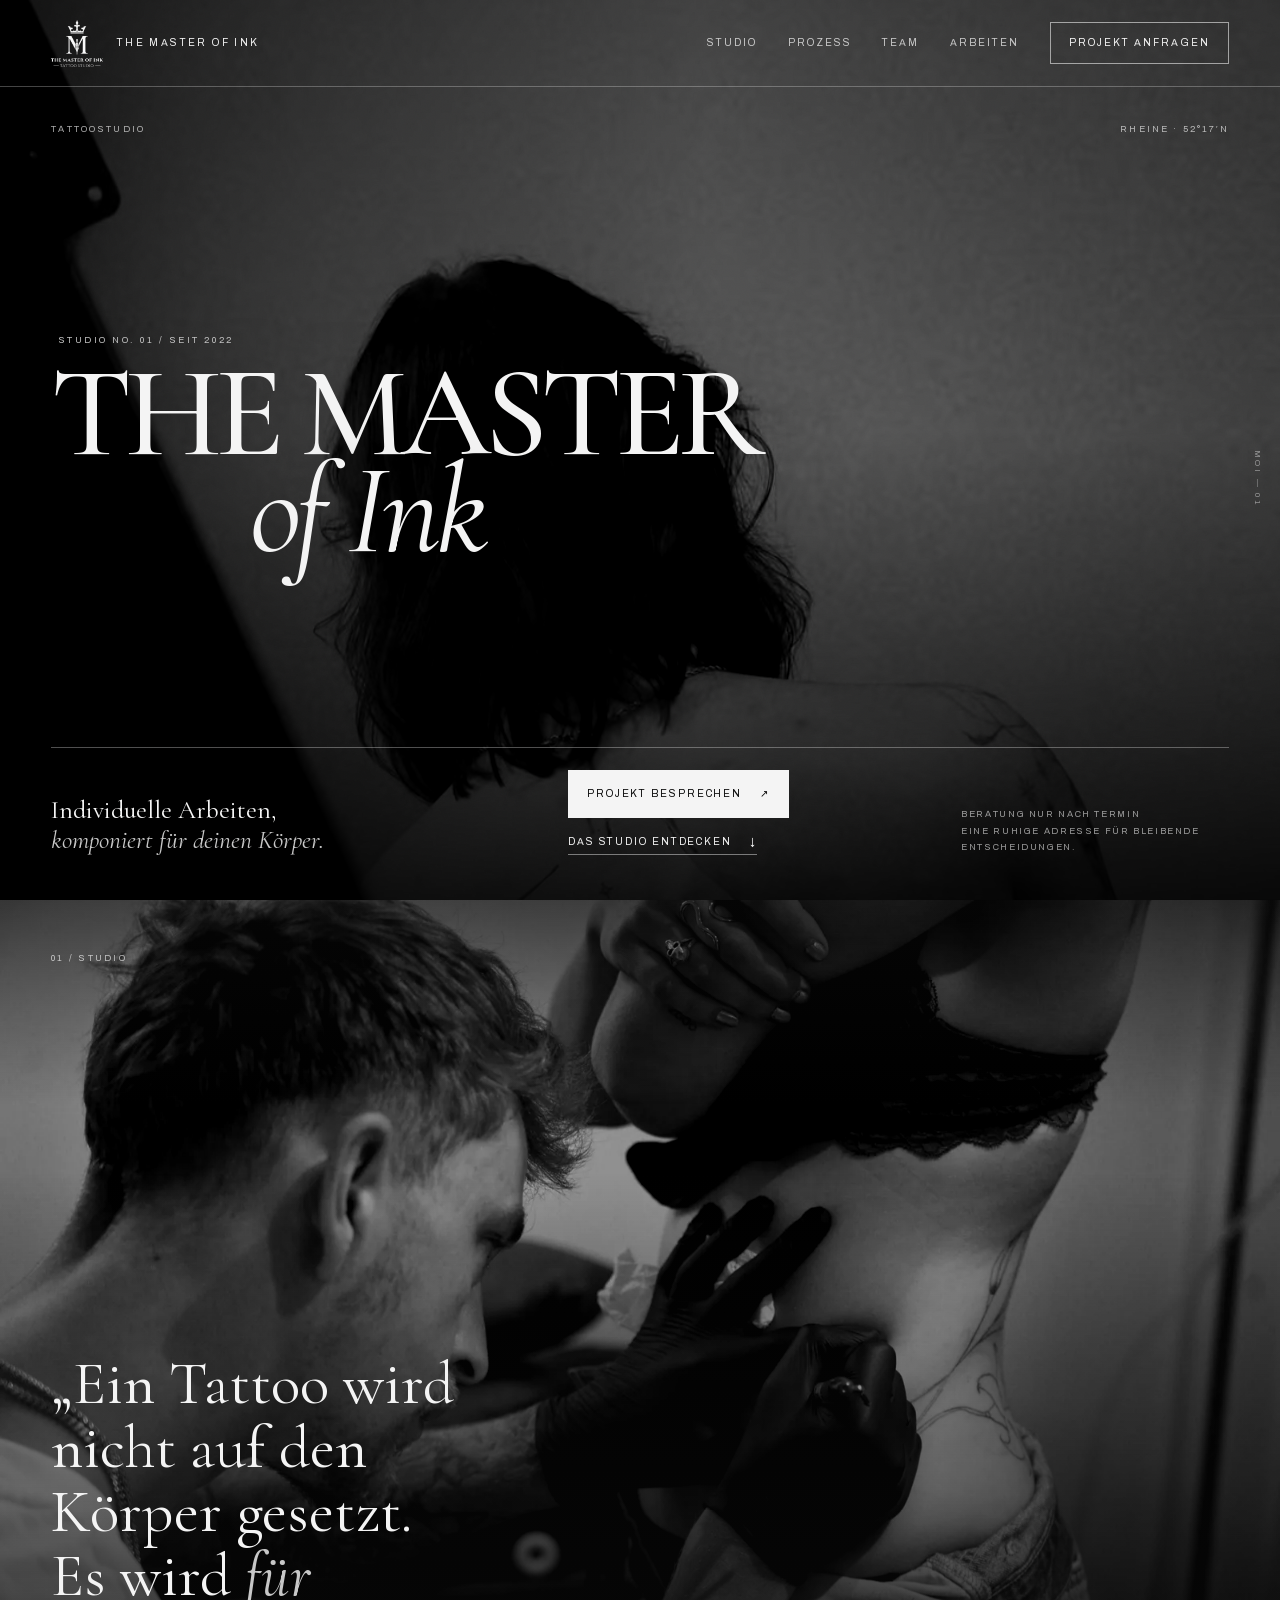
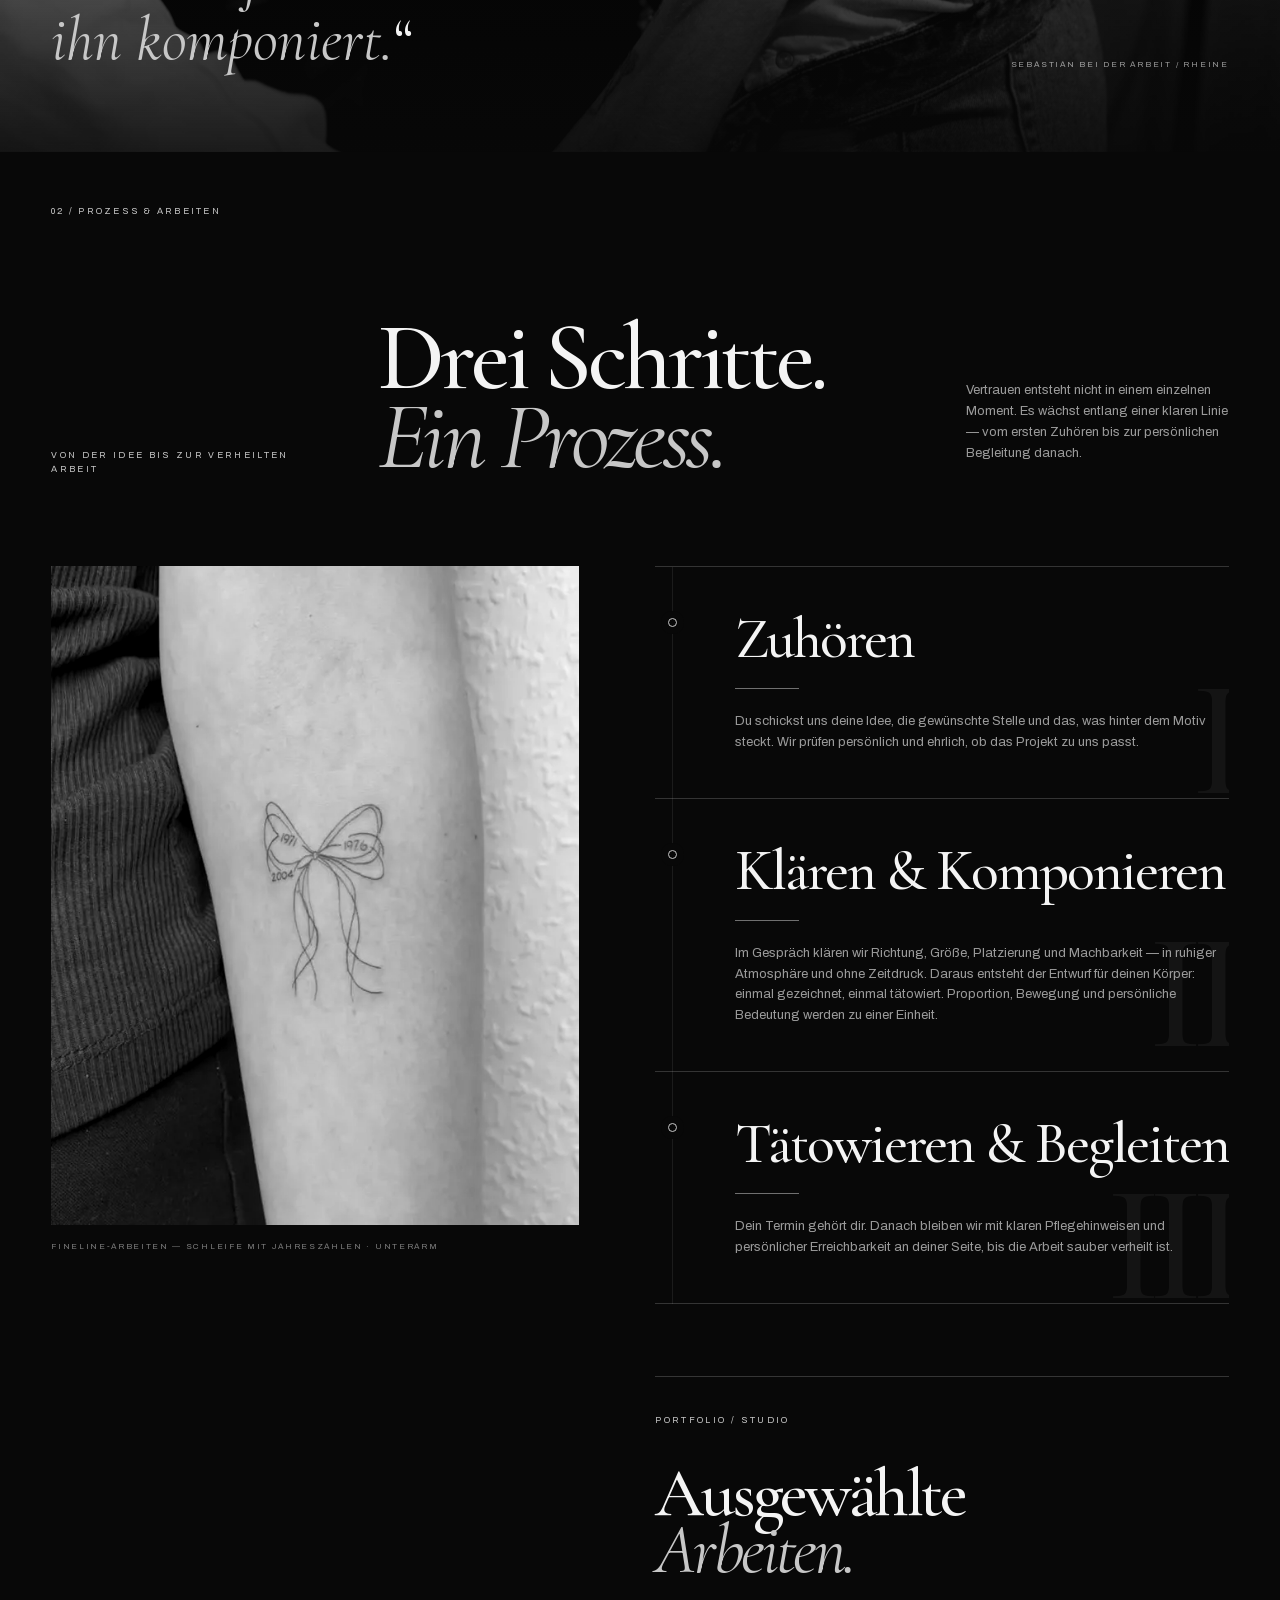
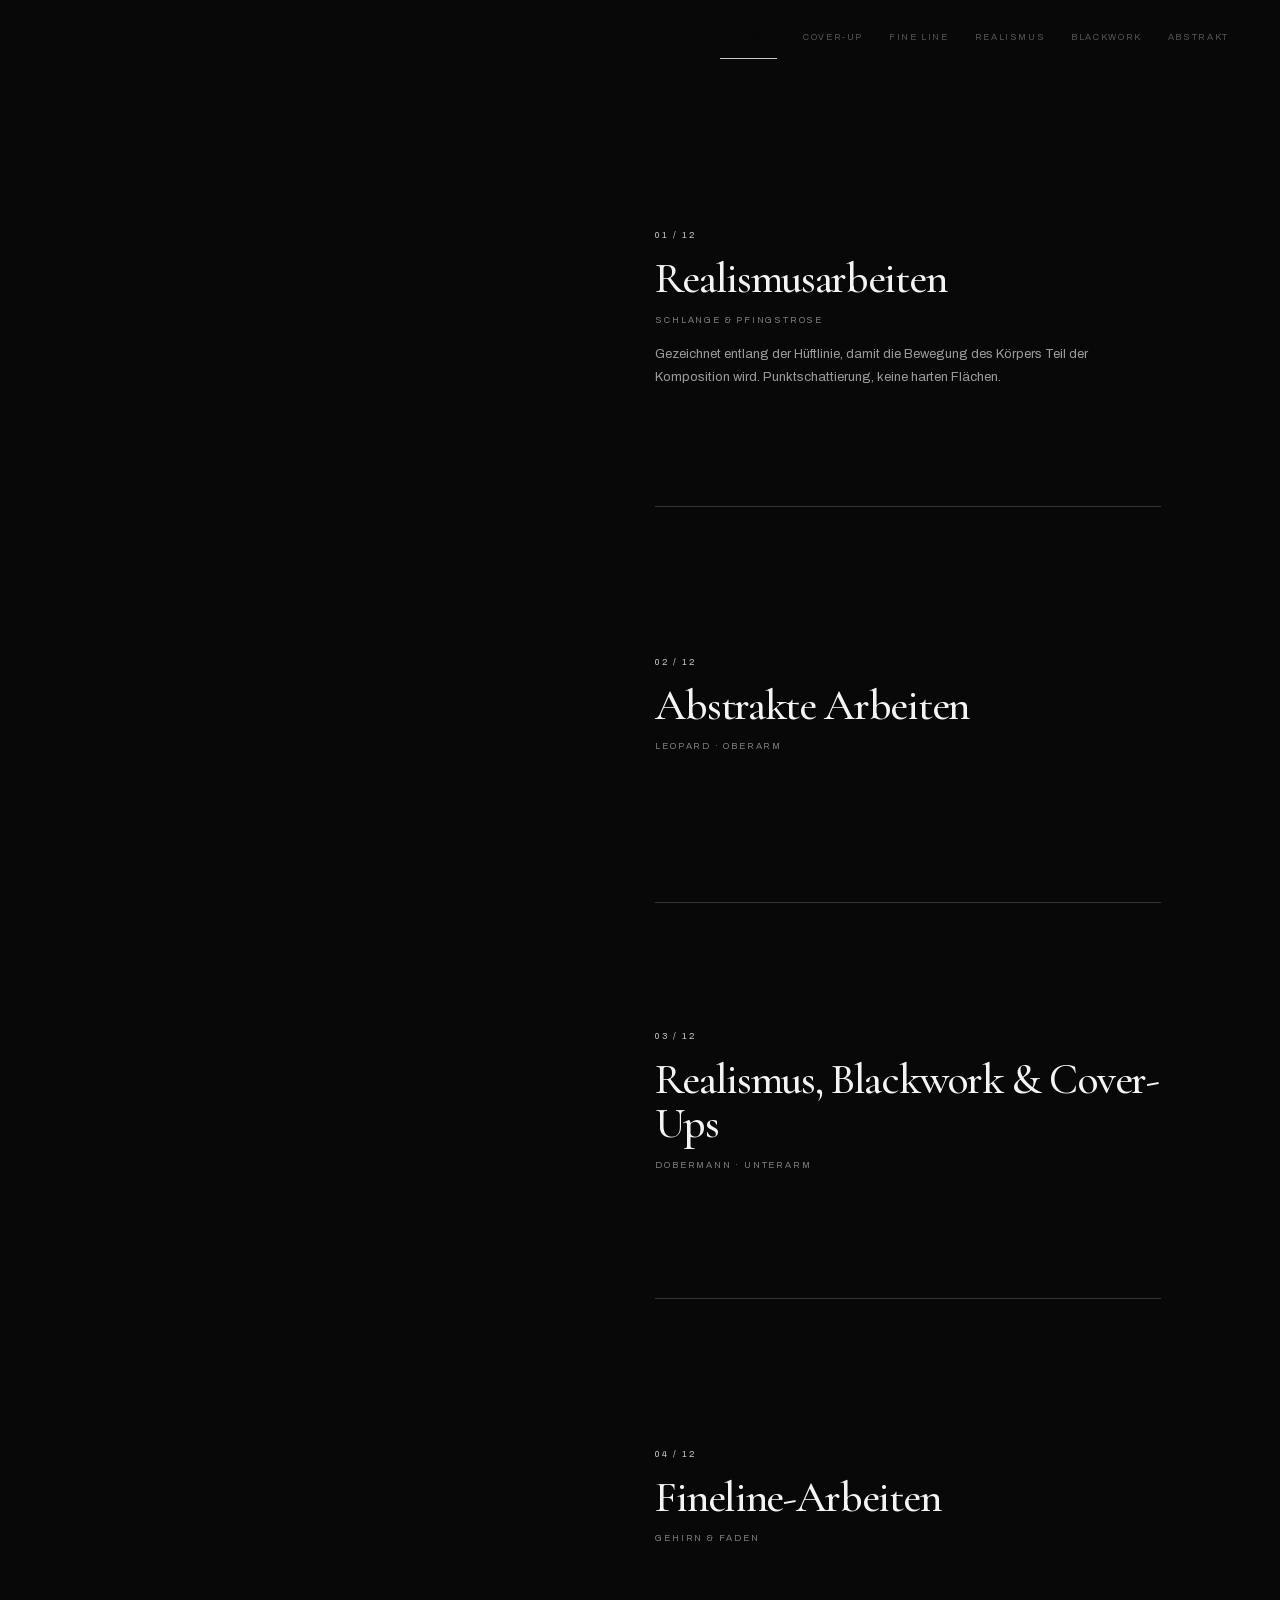
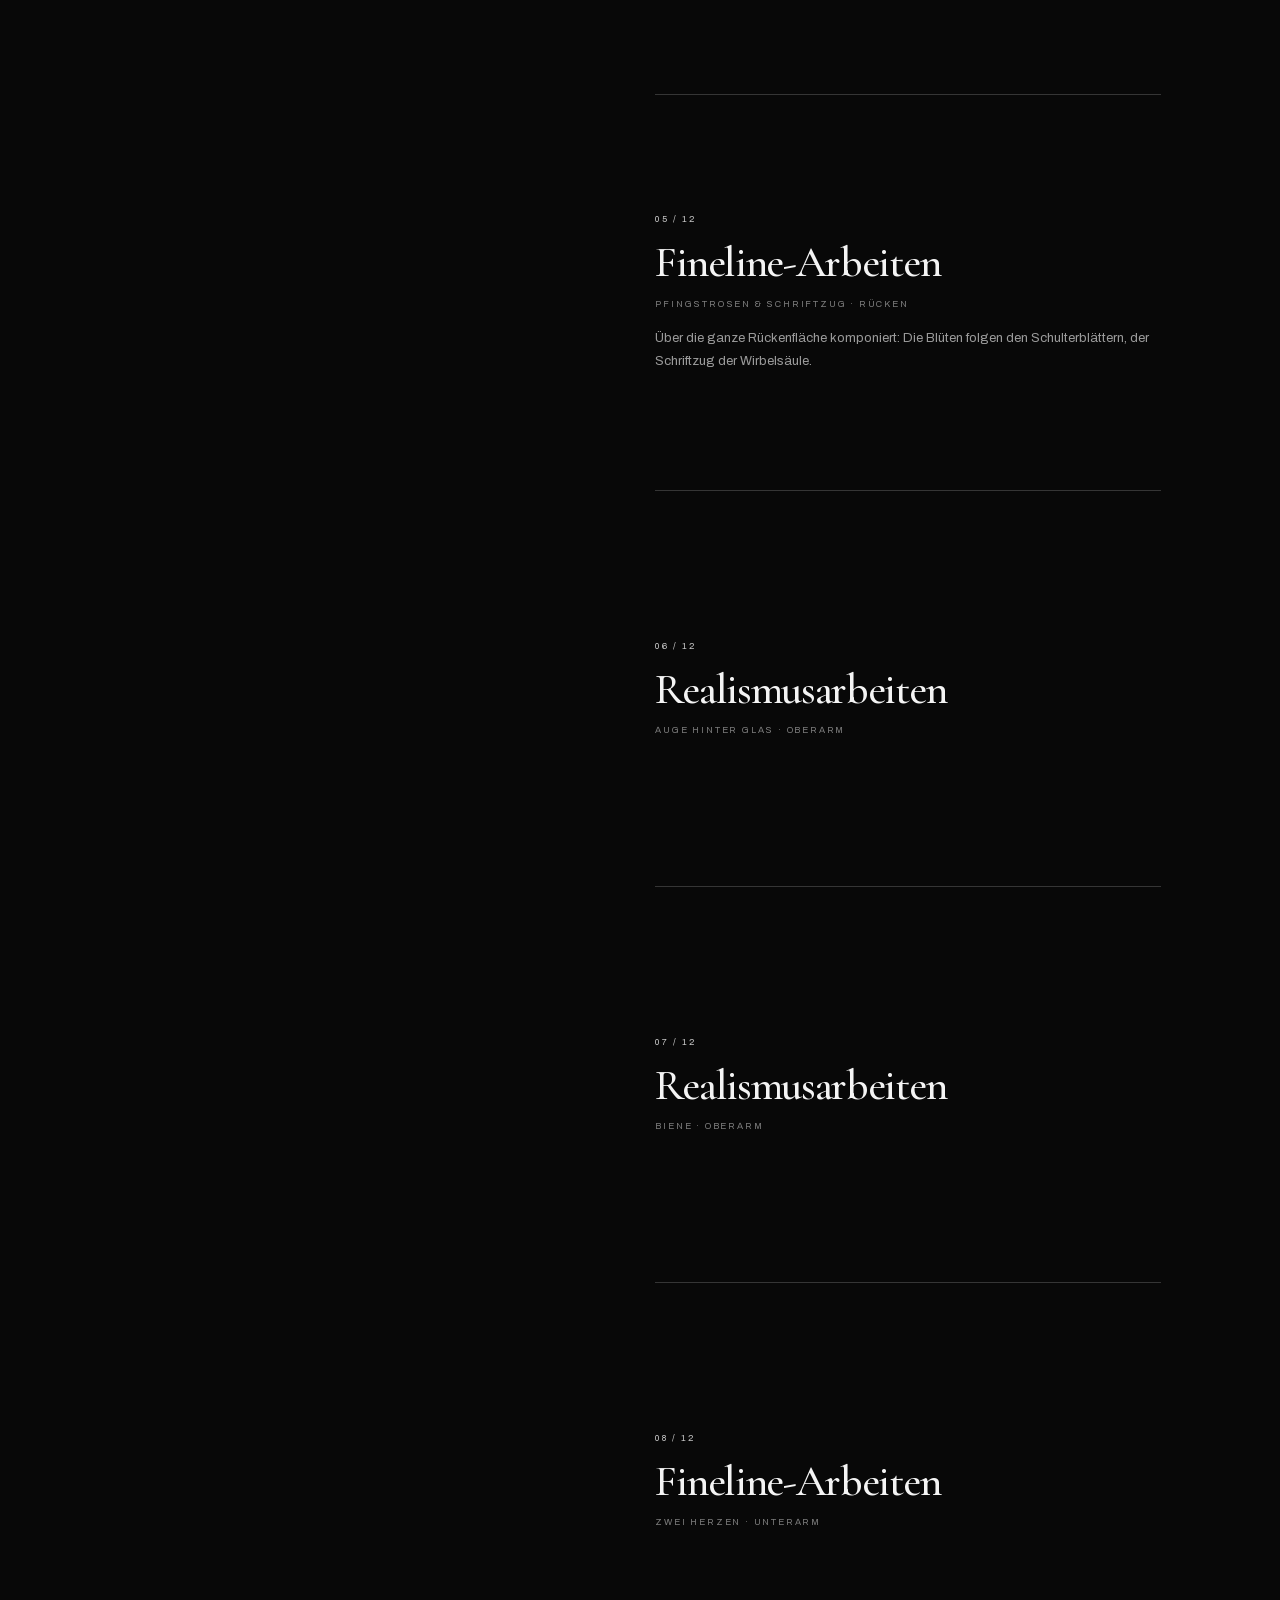
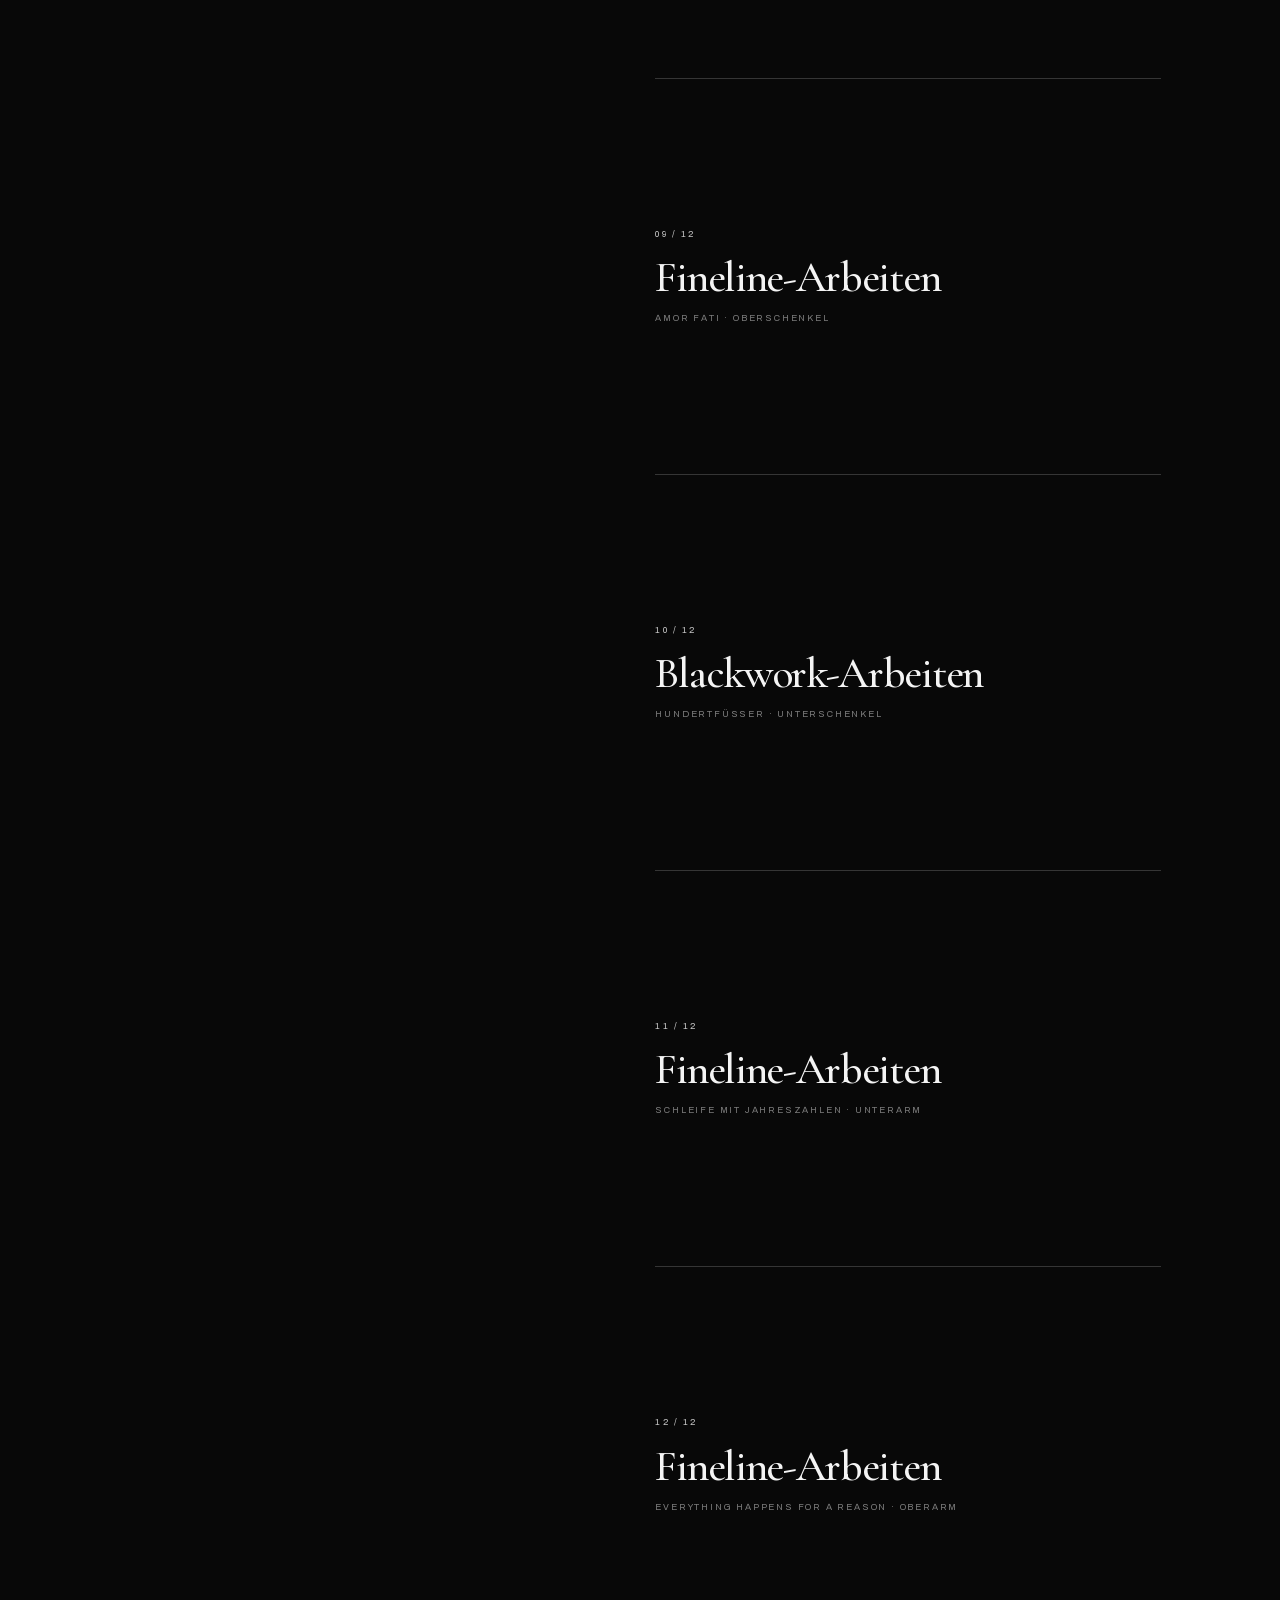
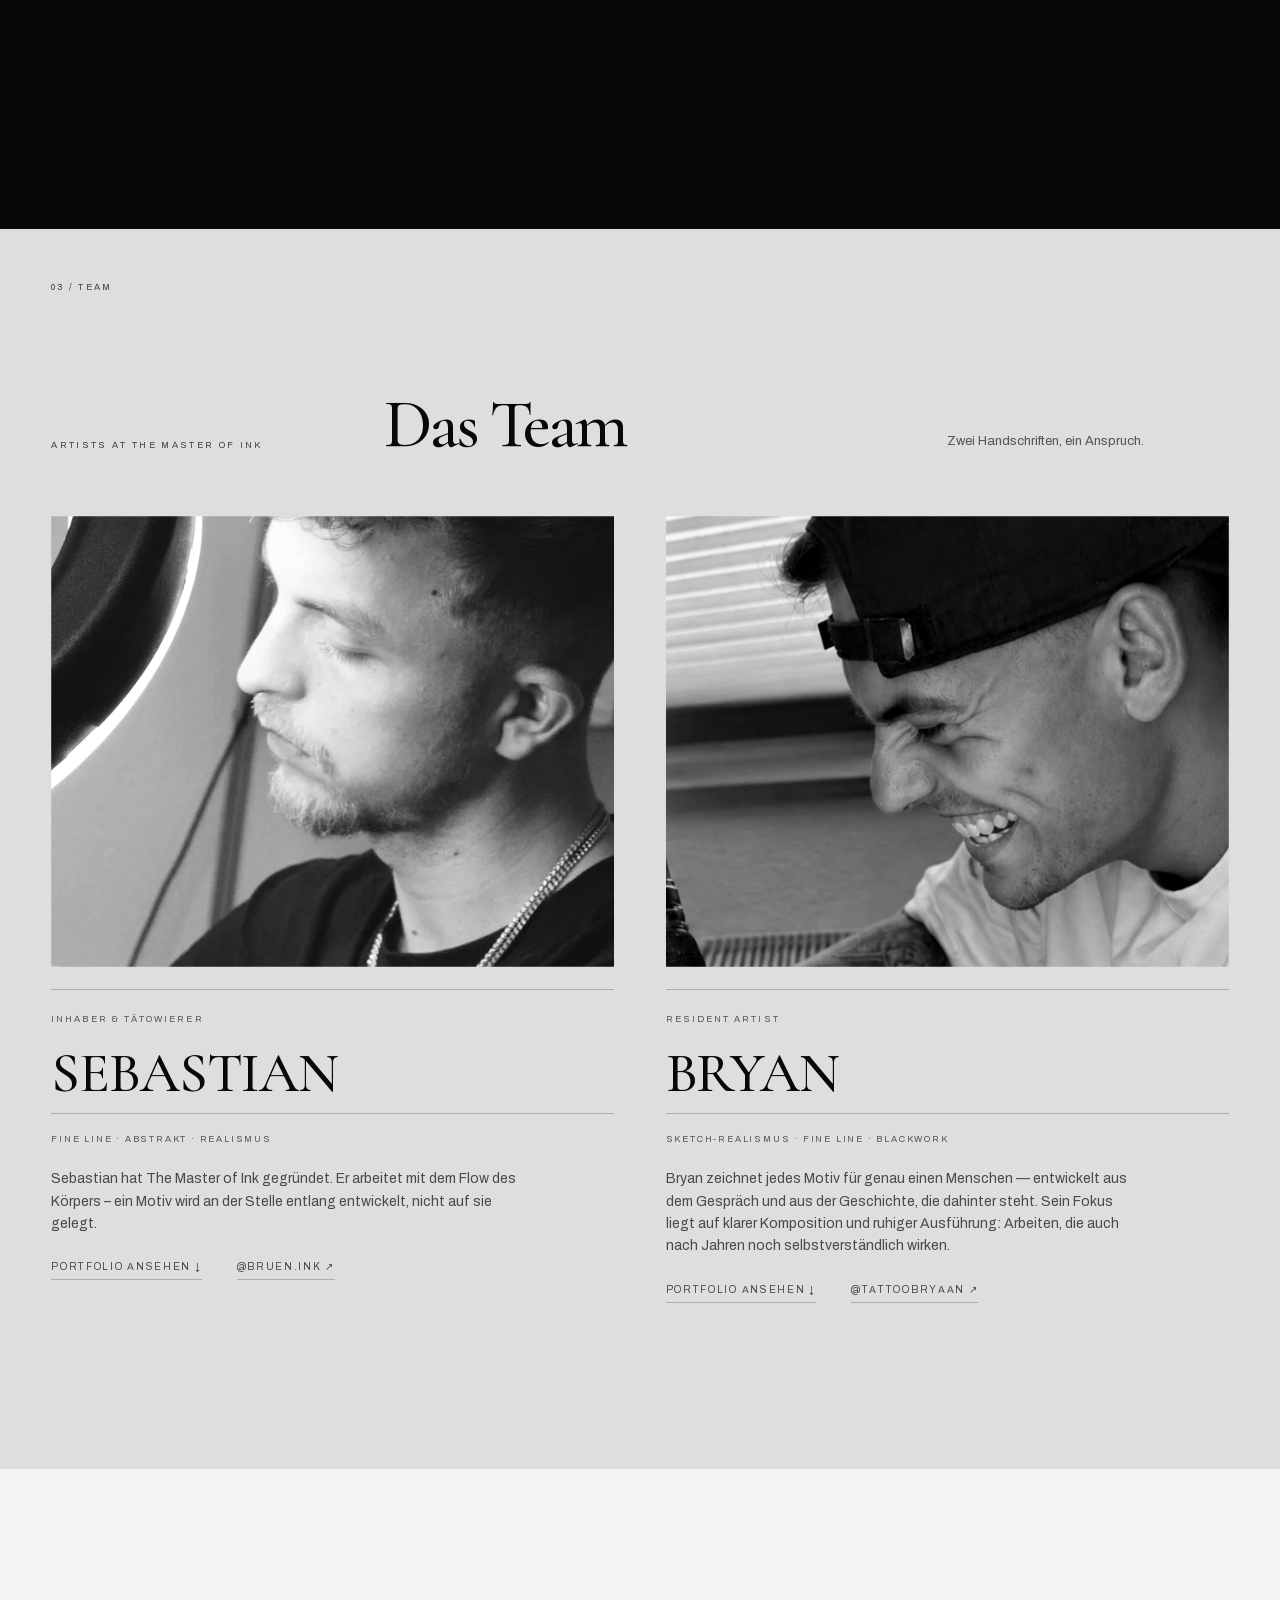
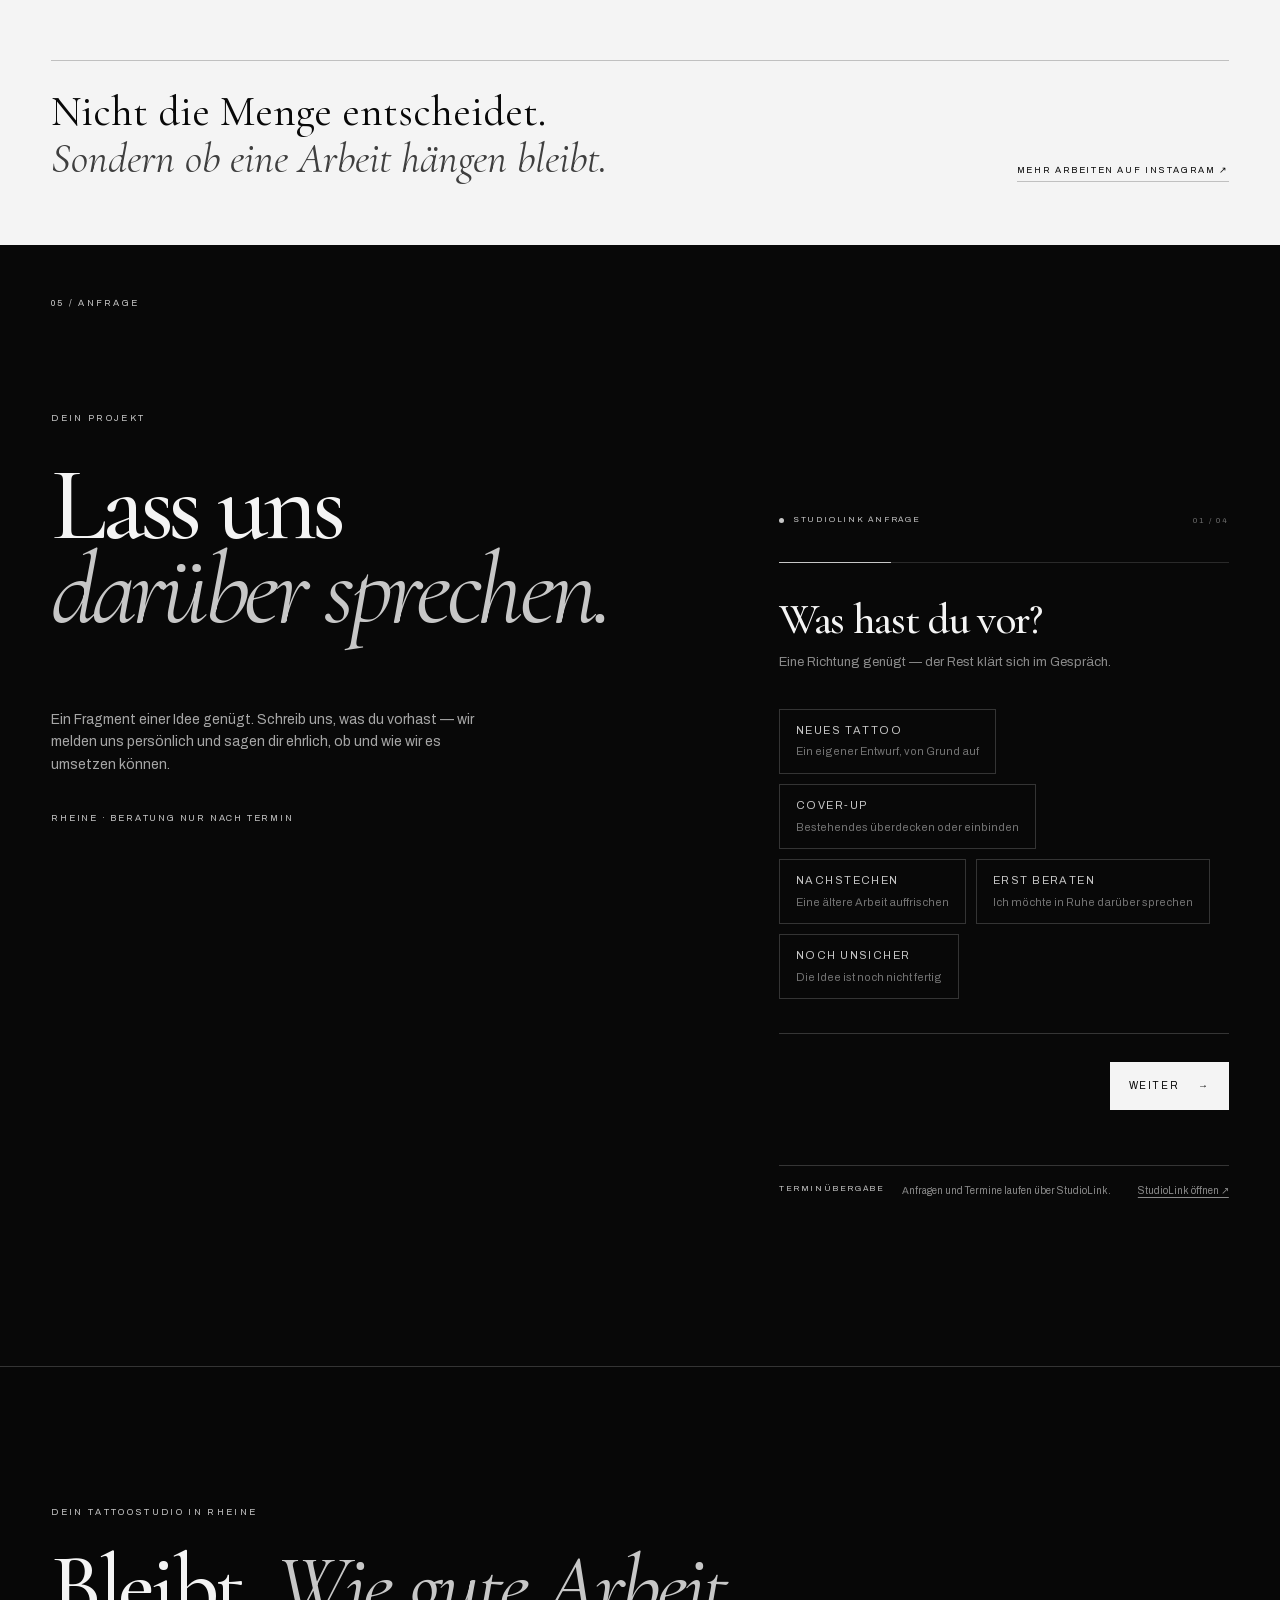
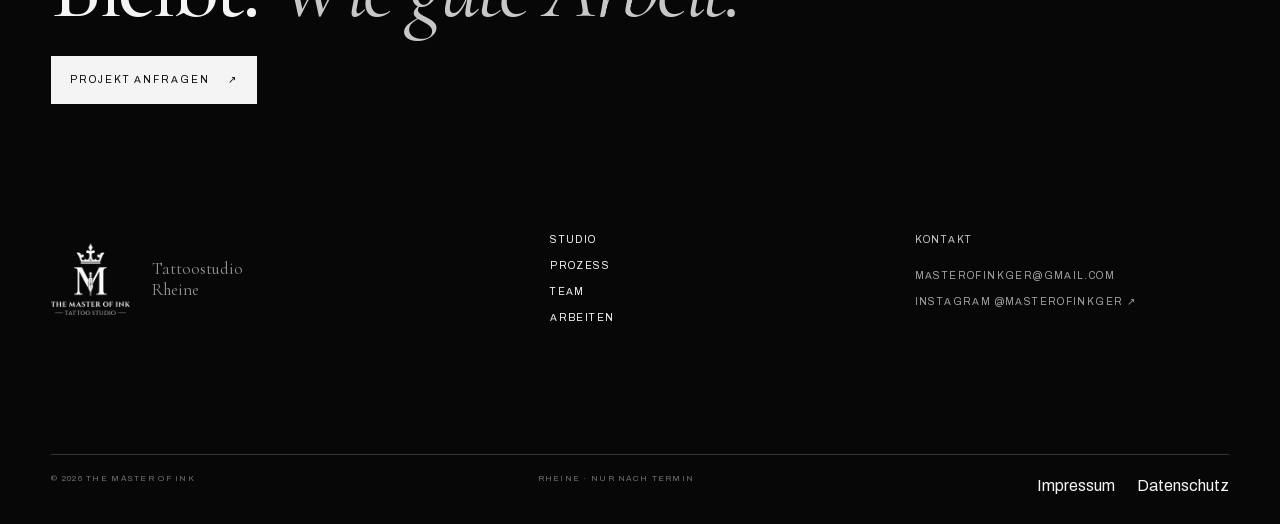
==== commit 0af78af6: "Open the studio with one picture and one sentence The section after the hero was a light, text-heavy" ====
--- a/index.html
+++ b/index.html
@@ -20,7 +20,7 @@
   <link rel="icon" type="image/png" sizes="512x512" href="icon-512.png">
   <link rel="preload" href="assets/fonts/cormorant-latin.woff2" as="font" type="font/woff2" crossorigin>
   <link rel="preload" href="assets/fonts/archivo-latin.woff2" as="font" type="font/woff2" crossorigin>
-  <link rel="stylesheet" href="assets/css/main.css?v=20260911-1332">
+  <link rel="stylesheet" href="assets/css/main.css?v=20260911-1620">
 
   <script type="application/ld+json">
   {
@@ -60,7 +60,7 @@
     }
   </style>
   <noscript><style>.curtain{display:none}</style></noscript>
-  <script src="assets/js/master-of-ink-reveal.js?v=20260911-1332" async></script>
+  <script src="assets/js/master-of-ink-reveal.js?v=20260911-1620" async></script>
 </head>
 <body>
   <div class="curtain" id="curtain" aria-hidden="true">
@@ -118,31 +118,20 @@
       <p class="hero__folio" aria-hidden="true">MOI — 01</p>
     </section>
 
-    <section class="manifesto section section--paper" id="studio" aria-labelledby="studio-title">
-      <div class="section__index reveal">01 / Studio</div>
-      <div class="manifesto__grid">
-        <div class="manifesto__heading reveal reveal--soak">
-          <p class="eyebrow">The Master of Ink, Rheine</p>
-          <h2 id="studio-title">Nicht irgendein Motiv.<br><em>Dein Stück.</em></h2>
-        </div>
-        <div class="manifesto__copy reveal reveal--soak">
-          <p class="manifesto__lead">Wir verstehen Tätowieren nicht als Auswahl aus einem Katalog. Jede Arbeit beginnt mit Zuhören — und mit der Frage, was wirklich zu dir gehört.</p>
-          <p>Im Studio entstehen Entwurf, Platzierung und Ausführung als ein zusammenhängender Prozess. Ohne Laufkundschaft, ohne Produktionsdruck, mit Zeit für eine ehrliche Entscheidung.</p>
-        </div>
-        <figure class="manifesto__image reveal reveal--wipe" data-wipe="up">
-          <picture>
-            <source type="image/webp" srcset="assets/img/studio-session-640.webp 640w, assets/img/studio-session-1024.webp 1024w, assets/img/studio-session-1600.webp 1600w" sizes="(min-width: 900px) 62vw, 100vw">
-            <img src="assets/img/studio-session-1024.jpg" srcset="assets/img/studio-session-640.jpg 640w, assets/img/studio-session-1024.jpg 1024w, assets/img/studio-session-1600.jpg 1600w" sizes="(min-width: 900px) 62vw, 100vw" alt="Sebastian setzt eine feine Linienarbeit entlang der Rippe" loading="lazy" decoding="async">
-          </picture>
-          <figcaption>
-            <p>Feine Linien entlang der Rippe — gearbeitet auf der Anatomie, nicht auf einem Blatt Papier. Eine Stelle, die keine Korrektur verzeiht: Deshalb steht vor der ersten Linie immer die Entscheidung.</p>
-            <span>Sebastian bei der Arbeit / Rheine</span>
-          </figcaption>
-          <blockquote class="manifesto__quote reveal reveal--soak">
-            <p>„Ein Tattoo wird nicht auf den Körper gesetzt. Es wird <em>für ihn komponiert.</em>“</p>
-          </blockquote>
-        </figure>
-      </div>
+    <section class="still section section--ink" id="studio" aria-labelledby="studio-title">
+      <h2 class="sr-only" id="studio-title">Das Studio</h2>
+      <div class="section__index still__index">01 / Studio</div>
+      <figure class="still__frame">
+        <picture>
+          <source type="image/webp" srcset="assets/img/studio-session-640.webp 640w, assets/img/studio-session-1024.webp 1024w, assets/img/studio-session-1600.webp 1600w, assets/img/studio-session-2400.webp 2400w, assets/img/studio-session-3200.webp 3200w" sizes="100vw">
+          <img class="still__img" src="assets/img/studio-session-1600.jpg" srcset="assets/img/studio-session-640.jpg 640w, assets/img/studio-session-1024.jpg 1024w, assets/img/studio-session-1600.jpg 1600w, assets/img/studio-session-2400.jpg 2400w, assets/img/studio-session-3200.jpg 3200w" sizes="100vw" alt="Sebastian setzt eine feine Linienarbeit entlang der Rippe" loading="lazy" decoding="async">
+        </picture>
+        <div class="still__scrim" aria-hidden="true"></div>
+        <blockquote class="still__quote reveal reveal--soak">
+          <p>„Ein Tattoo wird nicht auf den Körper gesetzt. Es wird <em>für ihn komponiert.</em>“</p>
+        </blockquote>
+        <figcaption class="still__credit">Sebastian bei der Arbeit / Rheine</figcaption>
+      </figure>
     </section>
 
     <section class="process-journey section section--ink" id="prozess" aria-labelledby="process-title">
@@ -281,7 +270,7 @@
 
   <a class="float-cta" href="#termin" aria-hidden="true" tabindex="-1">Projekt anfragen <span aria-hidden="true">↗</span></a>
 
-  <script src="assets/js/gallery-data.js?v=20260911-1332" defer></script>
-  <script src="assets/js/main.js?v=20260911-1332" defer></script>
+  <script src="assets/js/gallery-data.js?v=20260911-1620" defer></script>
+  <script src="assets/js/main.js?v=20260911-1620" defer></script>
 </body>
 </html>
--- a/assets/css/main.css
+++ b/assets/css/main.css
@@ -88,20 +88,6 @@
 h2{font:500 clamp(52px,8vw,128px)/.82 var(--serif);letter-spacing:-.045em;text-wrap:balance}
 h2 em{font-weight:400;color:var(--gold)}
 
-/* Studio / manifesto */
-.manifesto__grid{display:grid;grid-template-columns:minmax(260px,.7fr) minmax(300px,.45fr);gap:clamp(45px,8vw,140px);align-items:start}
-.manifesto__heading{grid-column:1}.manifesto__copy{grid-column:2;padding-top:clamp(40px,9vw,150px);max-width:48ch}
-.manifesto__lead{font:400 clamp(22px,2.4vw,34px)/1.24 var(--serif);margin-bottom:32px}.manifesto__copy>p:last-child{color:#4a4a4a;font-size:14px}
-.manifesto__image{grid-column:1;position:relative;margin-top:clamp(68px,10vw,150px);width:calc(100% + var(--pad));margin-left:calc(-1 * var(--pad));overflow:visible}
-.manifesto__image picture{display:block;aspect-ratio:16/9;overflow:hidden}.manifesto__image img{width:100%;height:100%;object-fit:cover;object-position:50% 45%;filter:grayscale(1) contrast(1.04)}
-/* Bildunterschrift: erklärender Satz links, Ortsmarke rechts. Das Bild
-   läuft nach links aus dem Satzspiegel — padding-left holt den Text zurück
-   auf die Textkante der Seite. */
-.manifesto__image figcaption{display:grid;grid-template-columns:minmax(0,1fr) auto;align-items:baseline;gap:clamp(18px,4vw,60px);margin-top:22px;padding-left:var(--pad)}
-.manifesto__image figcaption p{max-width:54ch;font-size:13px;line-height:1.62;color:#4a4a4a}
-.manifesto__image figcaption span{justify-self:end;font-size:8px;letter-spacing:.22em;text-transform:uppercase;color:#5f5f5f;white-space:nowrap}
-.manifesto__quote{grid-column:2;align-self:end;margin-top:auto;padding-top:clamp(75px,14vw,230px)}
-.manifesto__quote p{font:400 clamp(30px,4vw,60px)/1.1 var(--serif)}.manifesto__quote em{color:var(--gold)}
 
 /* Haltung & Prozess — one continuous four-step journey */
 .process-journey__head{display:grid;grid-template-columns:.55fr 1.1fr .55fr;gap:clamp(28px,5vw,90px);align-items:end;margin-bottom:clamp(48px,7vw,96px)}
@@ -416,22 +402,6 @@
   .process-journey__step{padding:26px 0}
   .artist-card__name{margin:34px 0 22px}
   .colophon__top{margin-bottom:clamp(40px,8vw,70px)}
-}
-
-/* ---------- Manifest: Zitat mittig neben dem Bild ----------
-   Das Zitat steht in der Bildtafel und nutzt dasselbe Spaltenraster wie
-   .manifesto__grid — so sitzt es vertikal mittig neben dem Foto statt unten
-   an der Bildunterschrift. Die Tafel bleibt das beobachtete Element, der
-   clip-path bleibt auf dem direkten <picture> (siehe README, Bewegung). */
-.manifesto__image{grid-column:1/-1;display:grid;grid-template-columns:minmax(260px,.7fr) minmax(300px,.45fr);column-gap:clamp(45px,8vw,140px);width:auto;margin-left:0}
-.manifesto__image>picture{grid-column:1;grid-row:1;width:calc(100% + var(--pad));height:auto;margin-left:calc(-1 * var(--pad))}
-.manifesto__image figcaption{grid-column:1;grid-row:2;padding-left:0}
-.manifesto__quote{grid-column:2;grid-row:1;align-self:center;margin:0;padding-top:0}
-@media(max-width:780px){
-  .manifesto__image{grid-template-columns:minmax(0,1fr);width:calc(100% + 2 * var(--pad));margin-left:calc(-1 * var(--pad))}
-  .manifesto__image>picture{width:100%;margin-left:0}
-  .manifesto__image figcaption{padding-left:var(--pad);padding-right:var(--pad)}
-  .manifesto__quote{grid-column:1;grid-row:3;padding:40px var(--pad) 0}
 }
 
 /* ---------- Schwebender Anfrage-Knopf ----------
@@ -482,3 +452,27 @@
 @media(max-width:380px){
   .artist-card__links a{letter-spacing:.07em}   /* 360-px-Telefone: Bryans Links bleiben in einer Zeile */
 }
+
+/* ---------- Studio: ein Bild, ein Satz ----------
+   Direkt nach dem Hero: das Studiofoto randlos auf Tinte, darauf nur das
+   Zitat. Beim Scrollen zoomt das Foto langsam heran (main.js setzt
+   --still-zoom von 1 auf 1,1); bei reduzierter Bewegung steht es still. */
+.sr-only{position:absolute!important;width:1px;height:1px;padding:0;margin:-1px;overflow:hidden;clip:rect(0,0,0,0);white-space:nowrap;border:0}
+.still{padding:0}
+.still__index{z-index:3;color:rgba(244,244,244,.72)}
+.still__frame{position:relative;margin:0;height:min(100svh,66.6vw);min-height:520px;overflow:hidden;background:var(--ink)}
+.still__frame picture{position:absolute;inset:0}
+.still__img{width:100%;height:100%;object-fit:cover;object-position:50% 42%;filter:grayscale(1) contrast(1.06) brightness(.92);transform:scale(var(--still-zoom,1));transform-origin:50% 45%;will-change:transform}
+.still__scrim{position:absolute;inset:0;background:linear-gradient(0deg,rgba(8,8,8,.9) 0,rgba(8,8,8,.42) 40%,rgba(8,8,8,0) 68%),linear-gradient(180deg,rgba(8,8,8,.6) 0,rgba(8,8,8,0) 24%)}
+.still__quote{position:absolute;z-index:2;left:var(--pad);right:var(--pad);bottom:clamp(44px,9vh,110px);margin:0}
+.still__quote p{max-width:15ch;font:400 clamp(36px,4.8vw,76px)/1.04 var(--serif);color:var(--paper);text-wrap:balance}   /* ch misst an der großen Schrift */
+.still__quote em{color:var(--gold)}
+.still__credit{position:absolute;z-index:2;right:var(--pad);bottom:clamp(44px,9vh,110px);font-size:8px;letter-spacing:.22em;text-transform:uppercase;color:rgba(244,244,244,.62)}
+@media(max-width:780px){
+  .still__frame{height:84svh;min-height:520px}
+  .still__img{object-position:40% 50%}
+  .still__quote{bottom:78px}
+  .still__quote p{max-width:none}
+  .still__quote p{font-size:clamp(32px,9.4vw,44px)}
+  .still__credit{left:var(--pad);right:auto;bottom:40px}
+}
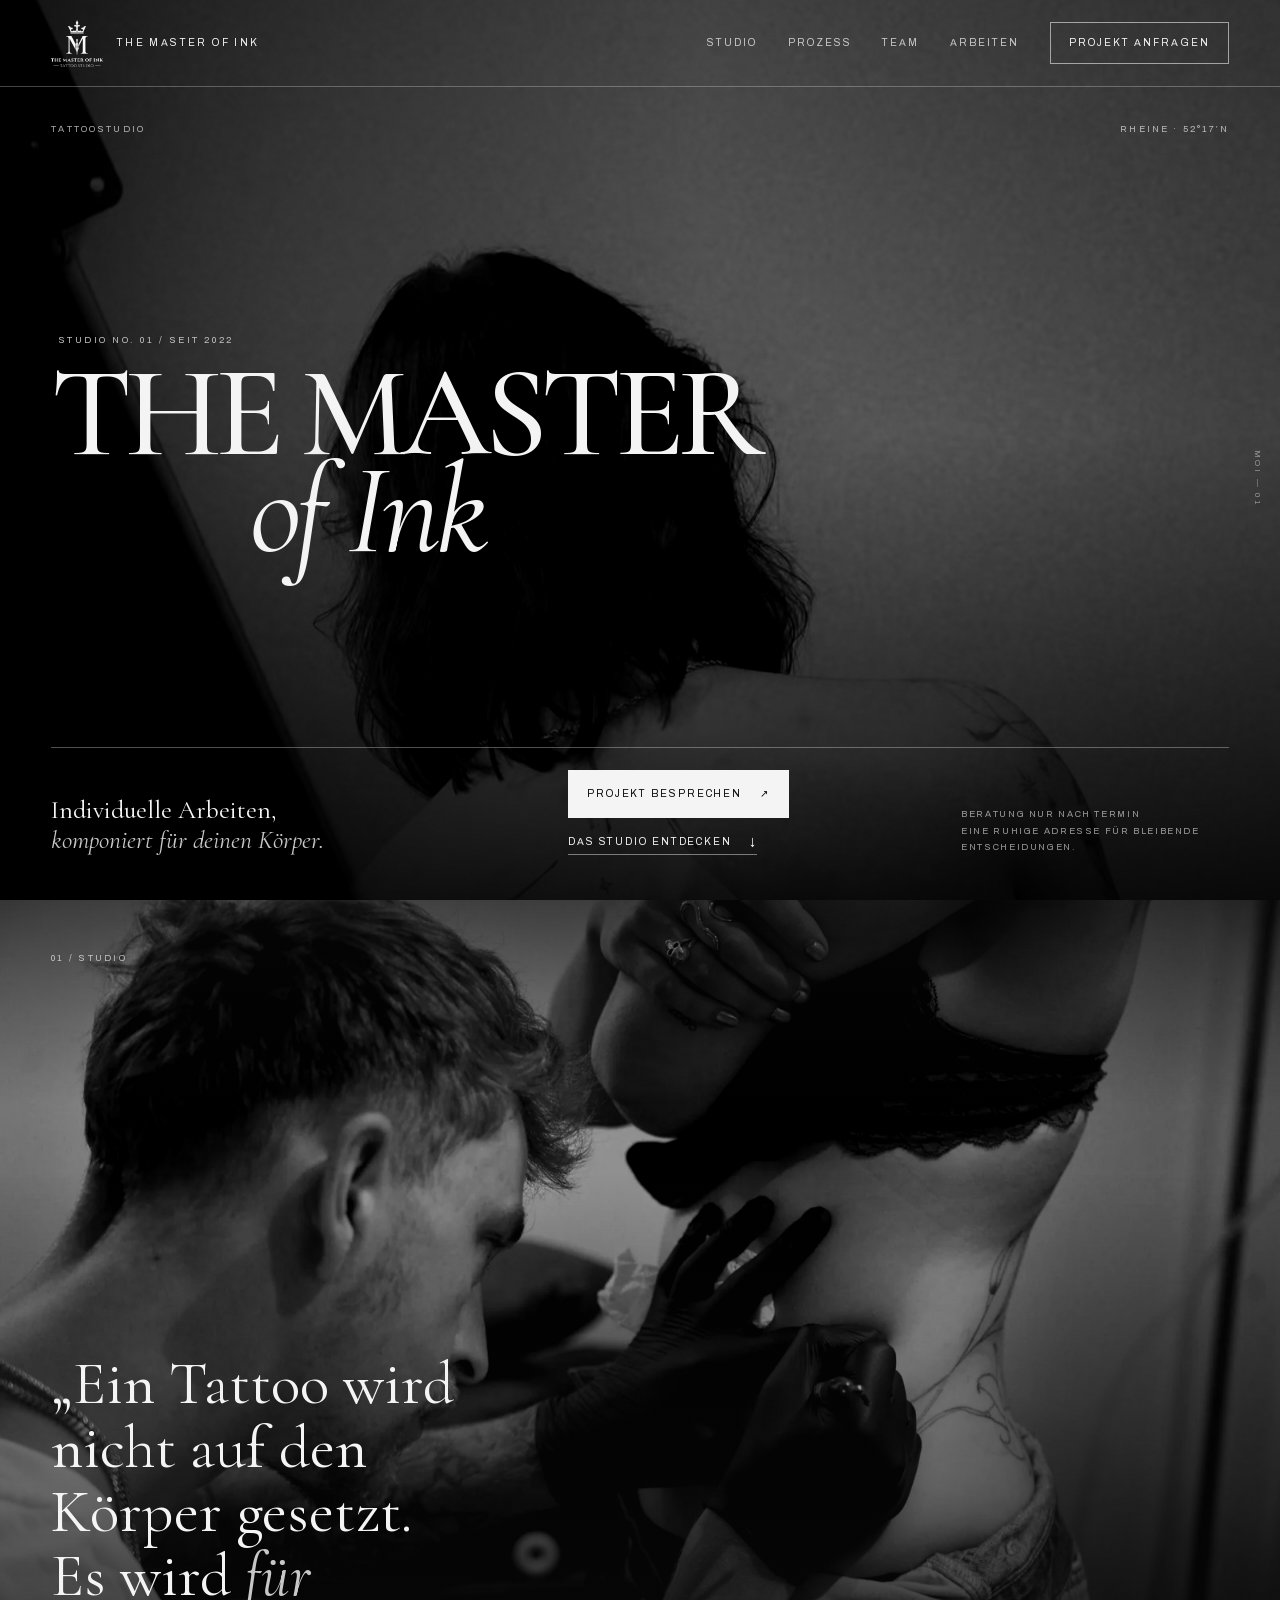
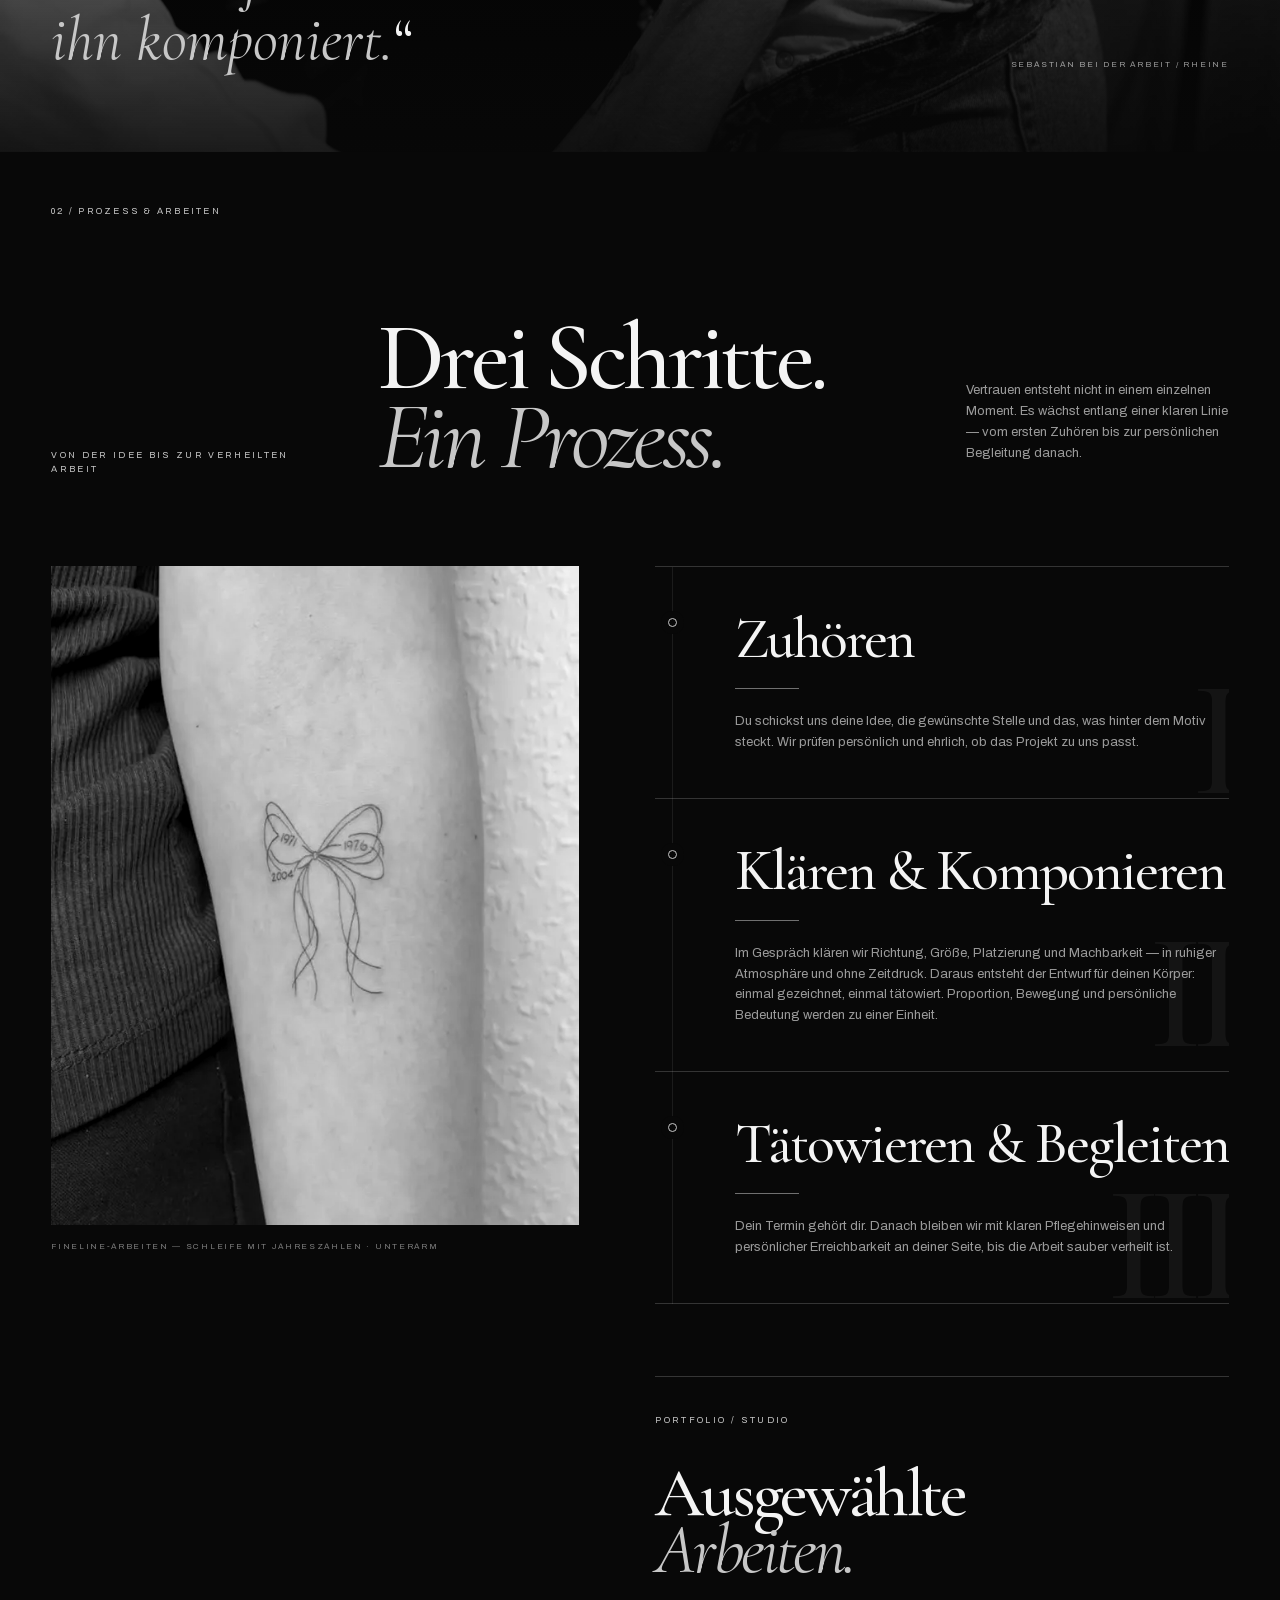
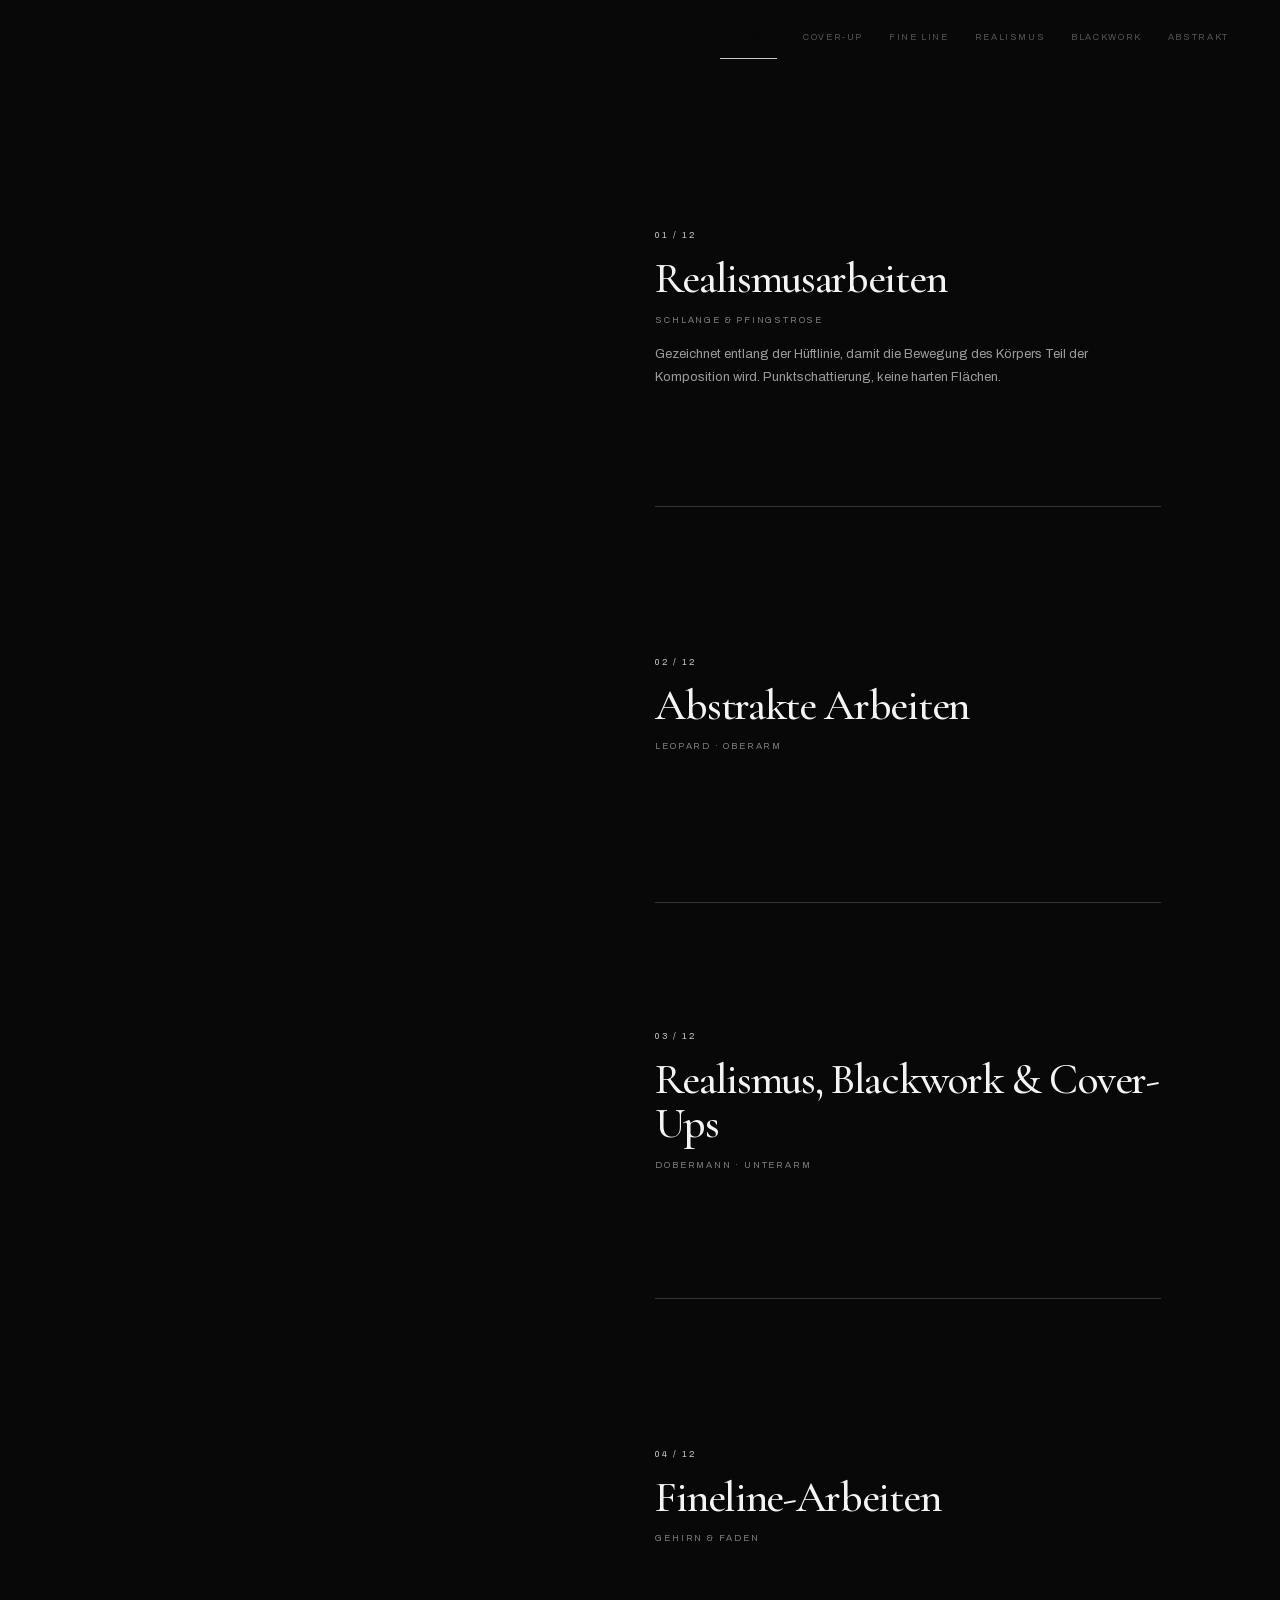
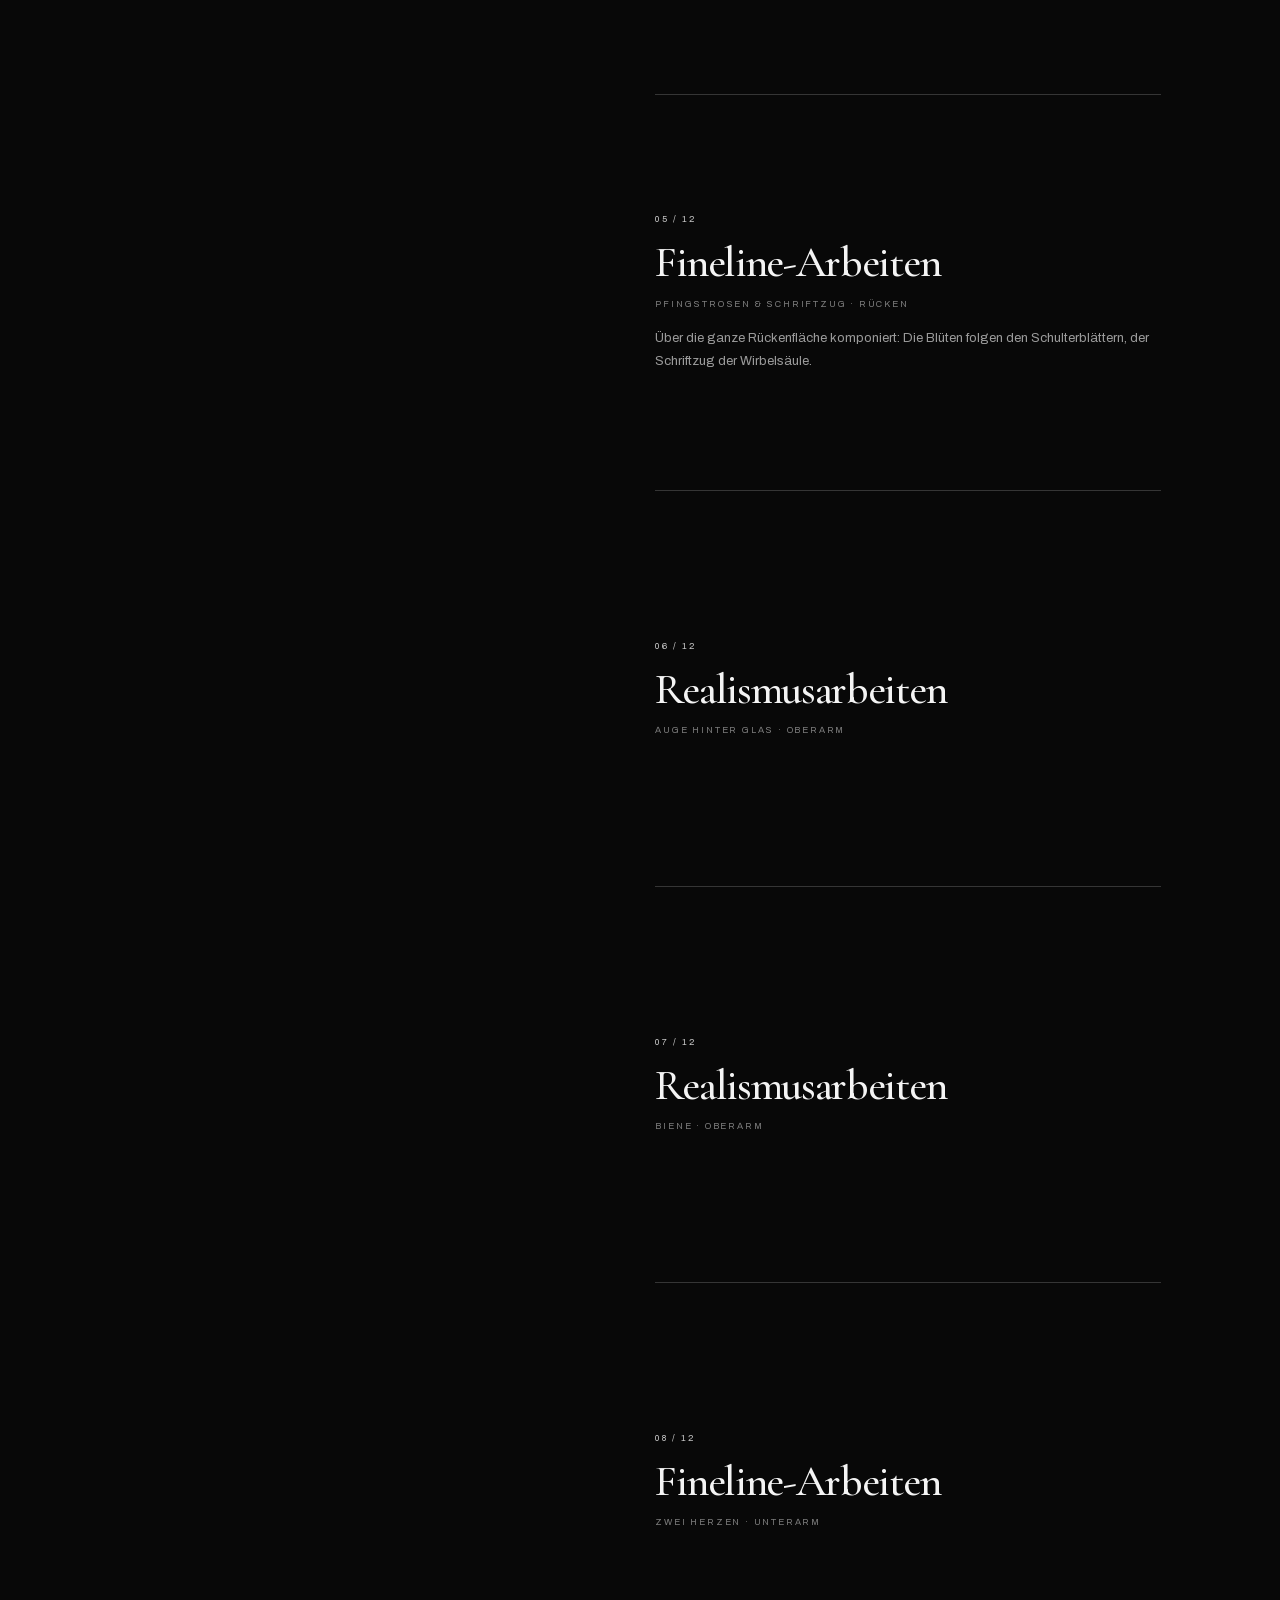
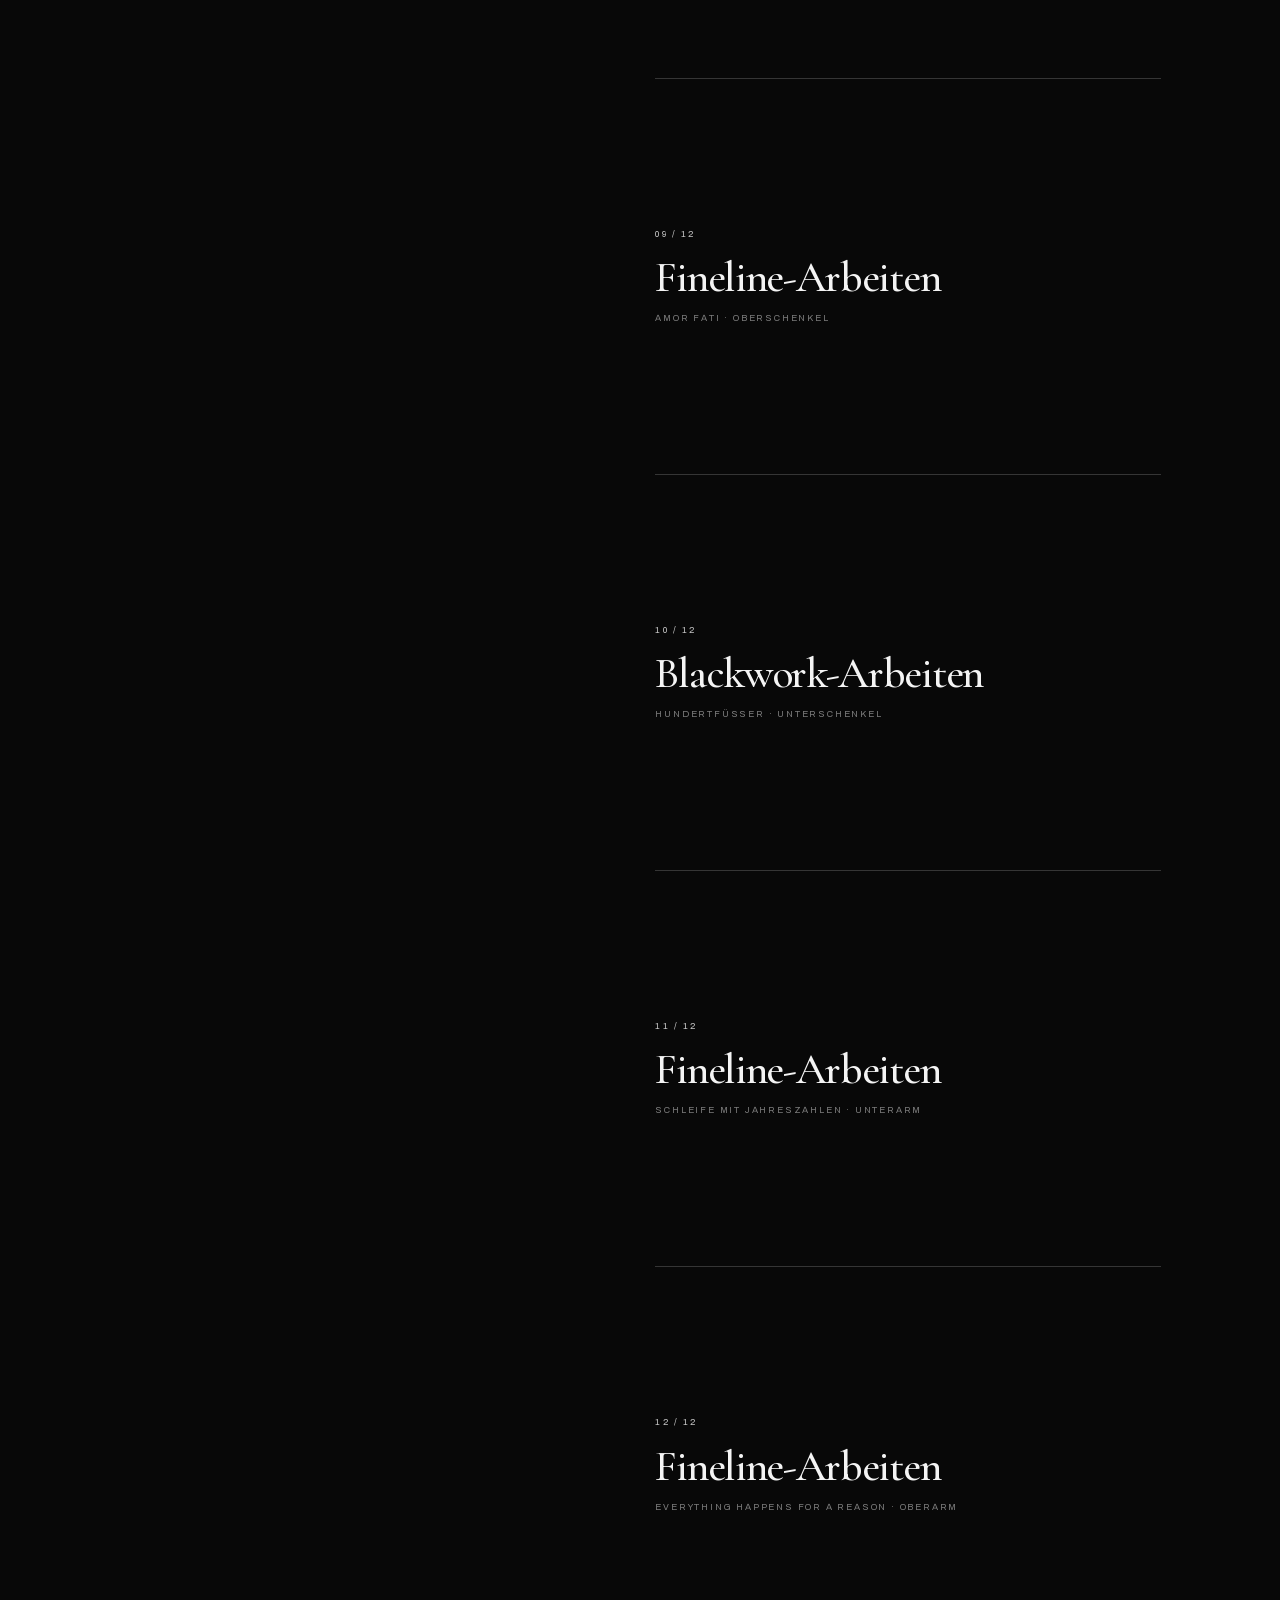
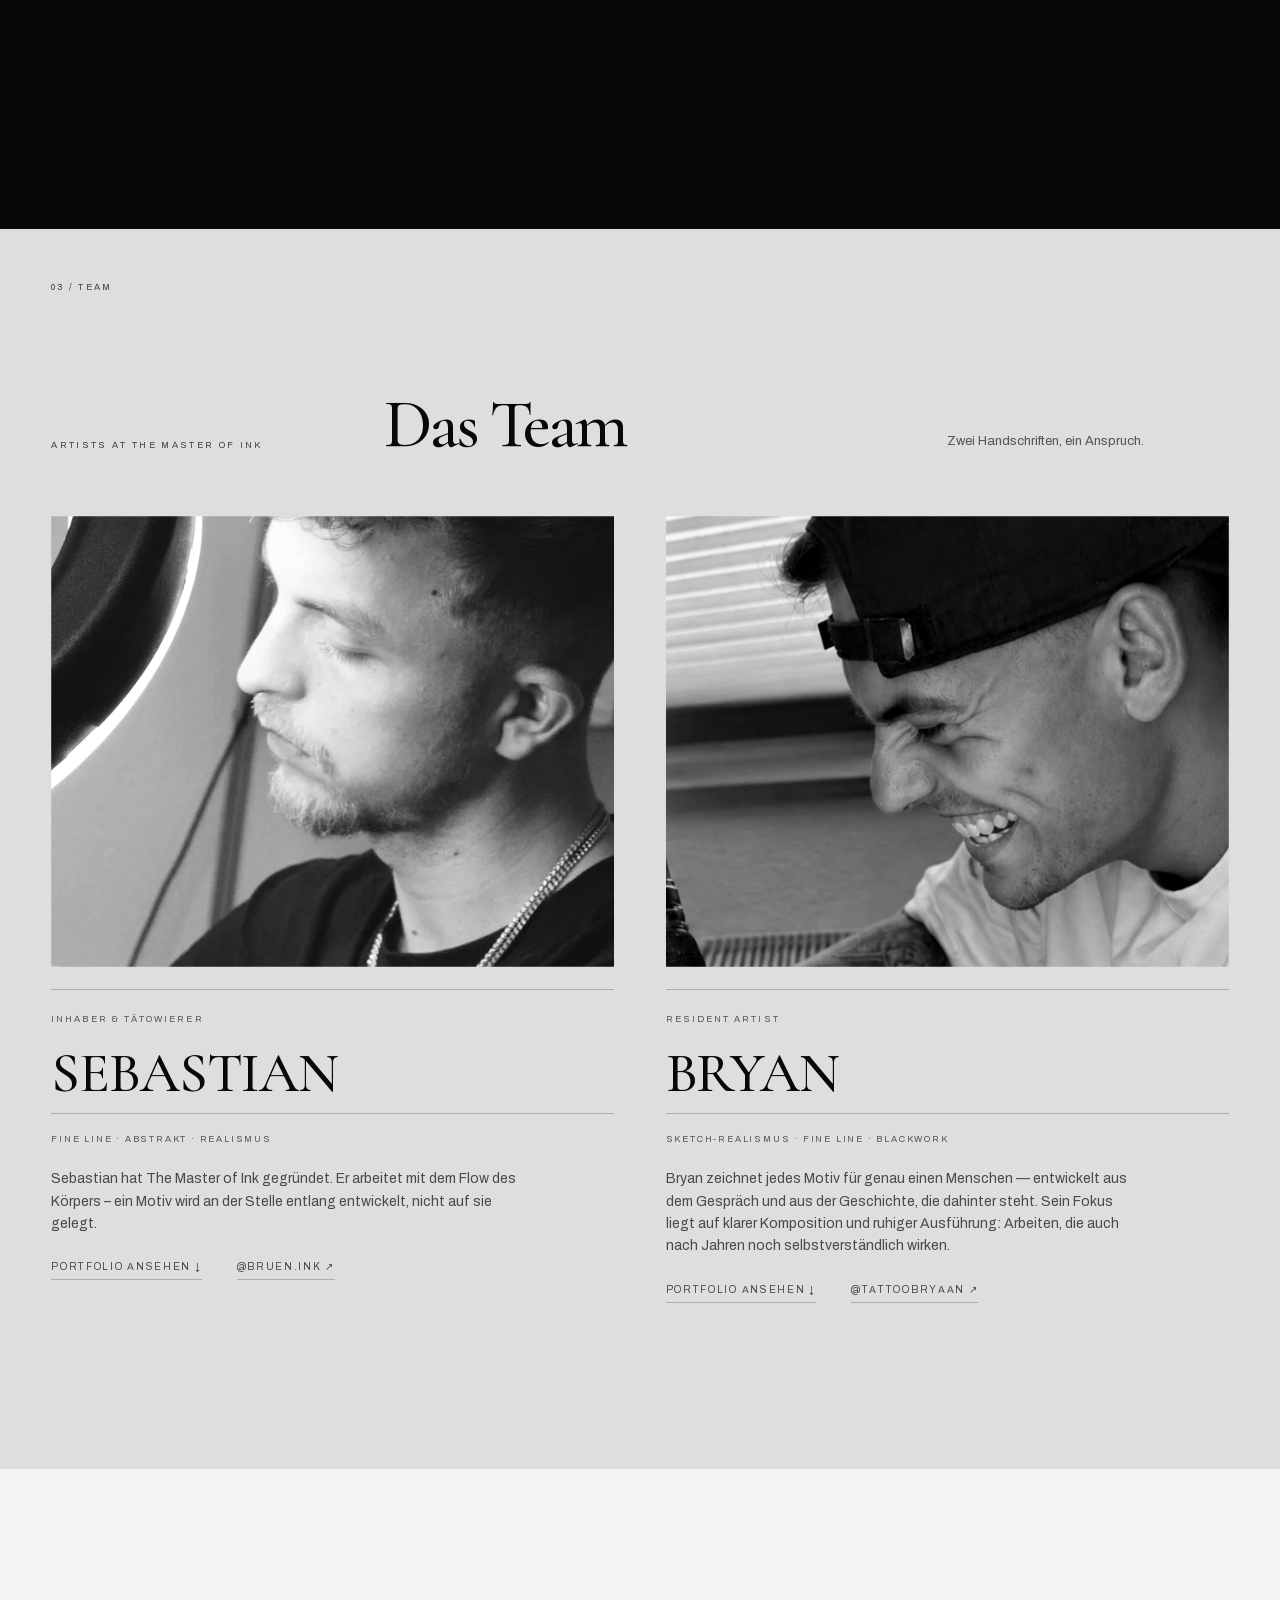
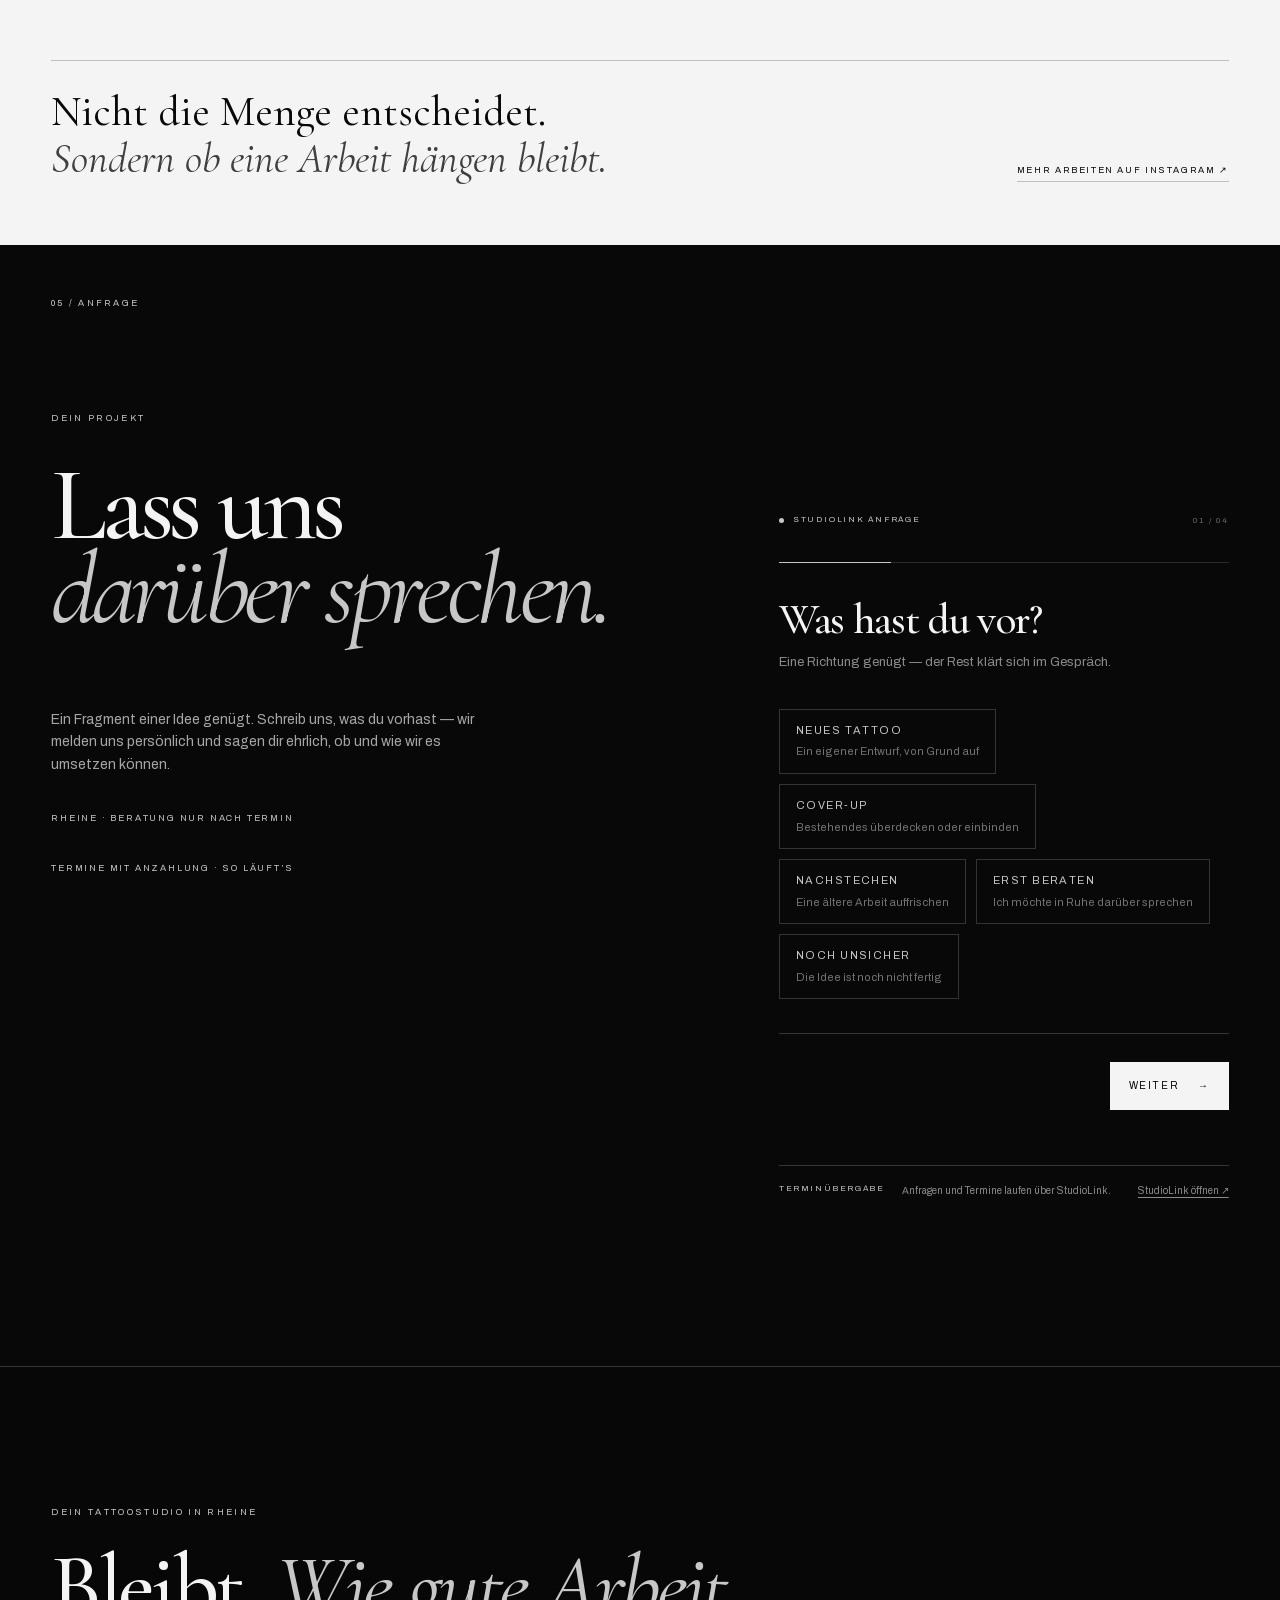
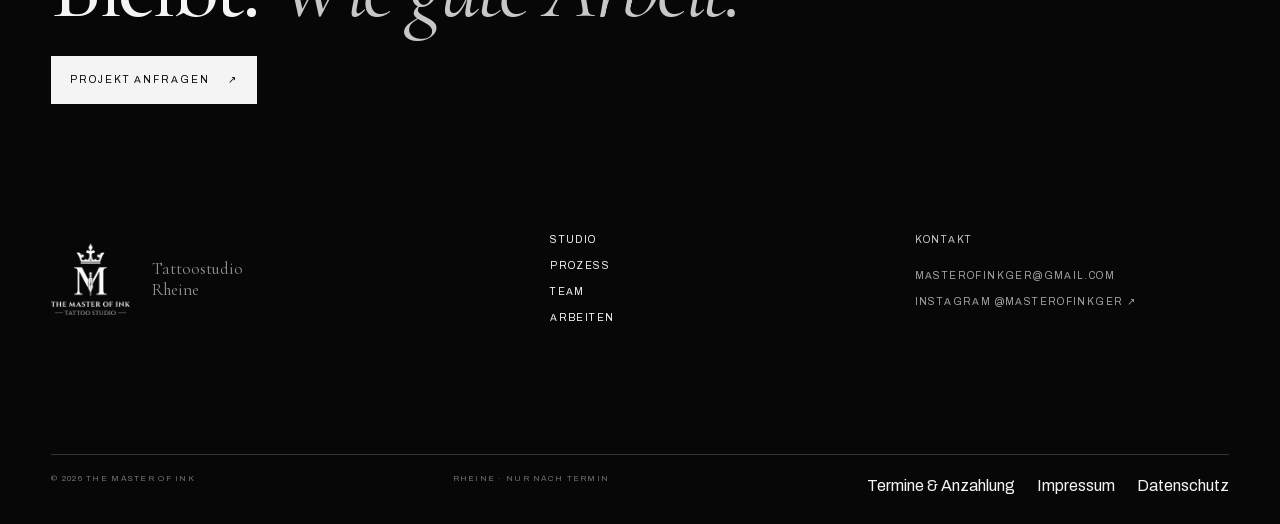
==== commit 2227fe15: "Add deposit terms and bring legal pages up to date - New page termine.html: how the deposit works, p" ====
--- a/index.html
+++ b/index.html
@@ -234,6 +234,7 @@
           <h2 id="booking-title">Lass uns<br><em>darüber sprechen.</em></h2>
           <p>Ein Fragment einer Idee genügt. Schreib uns, was du vorhast — wir melden uns persönlich und sagen dir ehrlich, ob und wie wir es umsetzen können.</p>
           <p class="booking__meta">Rheine · Beratung nur nach Termin</p>
+          <p class="booking__meta">Termine mit Anzahlung · <a href="termine.html">So läuft’s</a></p>
         </div>
         <div class="booking__form reveal reveal--soak">
           <!-- Der Wizard wird aus MOI_CONFIG.wizard aufgebaut und schreibt
@@ -265,7 +266,7 @@
       <nav class="colophon__nav reveal reveal--soak" aria-label="Fußnavigation"><a href="#studio">Studio</a><a href="#prozess">Prozess</a><a href="#team">Team</a><a href="#arbeiten">Arbeiten</a></nav>
       <div class="colophon__contact reveal reveal--soak"><p>Kontakt</p><a href="mailto:masterofinkger@gmail.com">masterofinkger@gmail.com</a><a href="https://www.instagram.com/masterofinkger/" rel="noopener">Instagram @masterofinkger ↗</a></div>
     </div>
-    <div class="colophon__base"><p>© 2026 The Master of Ink</p><p>Rheine · Nur nach Termin</p><nav class="colophon__legal" aria-label="Rechtliches"><a href="impressum.html">Impressum</a><a href="datenschutz.html">Datenschutz</a></nav></div>
+    <div class="colophon__base"><p>© 2026 The Master of Ink</p><p>Rheine · Nur nach Termin</p><nav class="colophon__legal" aria-label="Rechtliches"><a href="termine.html">Termine &amp; Anzahlung</a><a href="impressum.html">Impressum</a><a href="datenschutz.html">Datenschutz</a></nav></div>
   </footer>
 
   <a class="float-cta" href="#termin" aria-hidden="true" tabindex="-1">Projekt anfragen <span aria-hidden="true">↗</span></a>
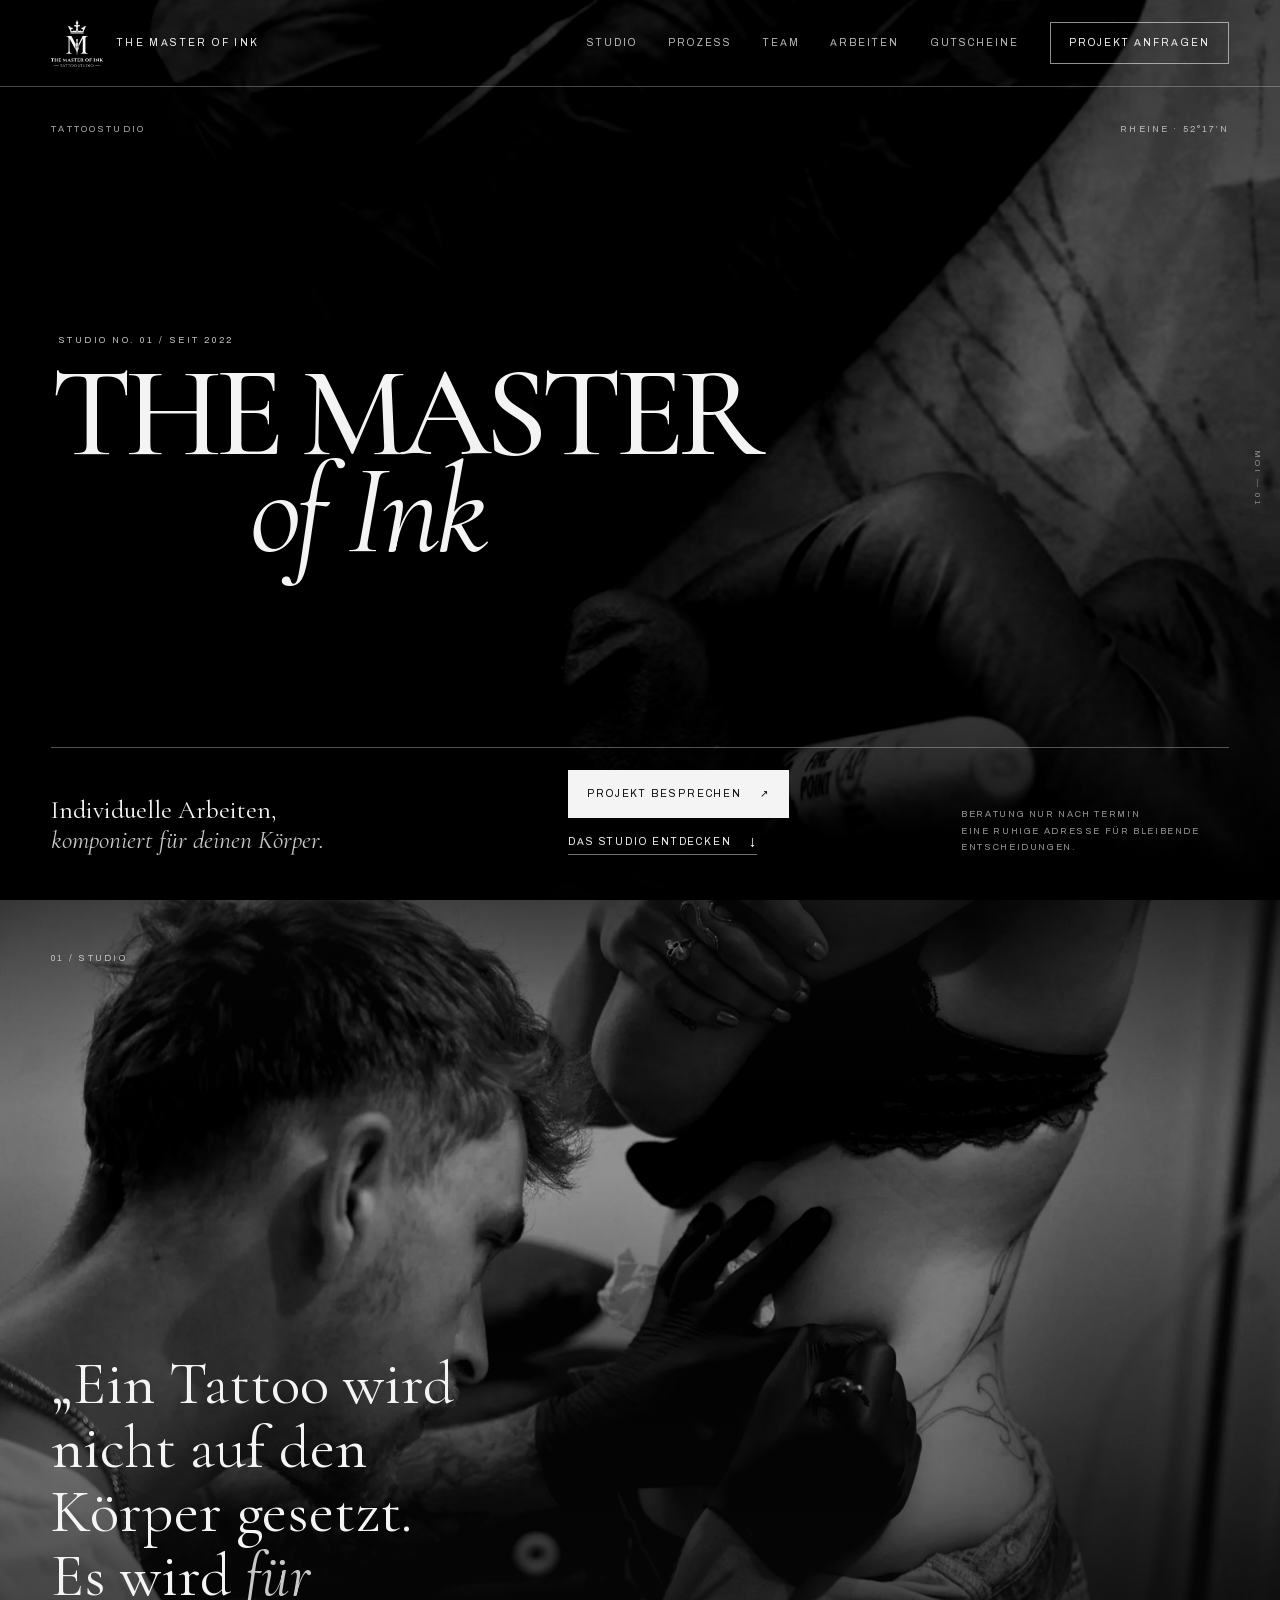
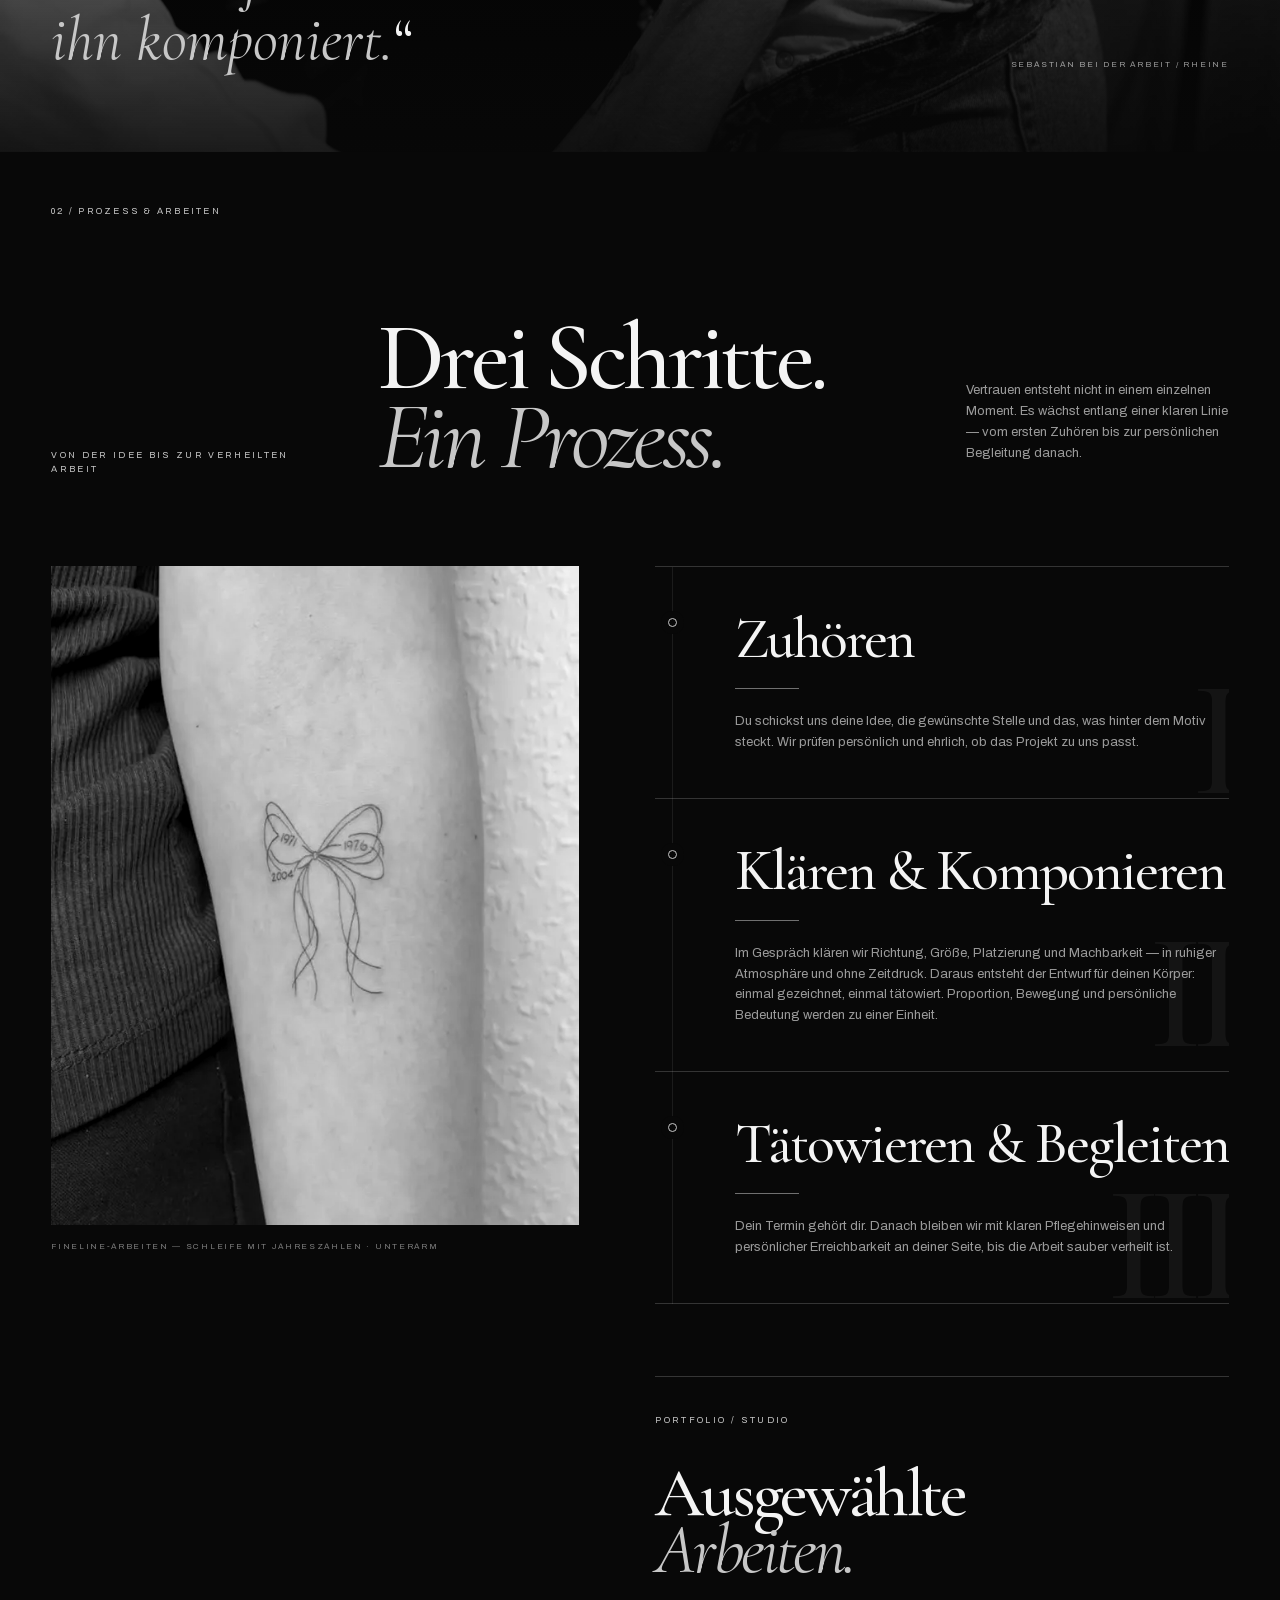
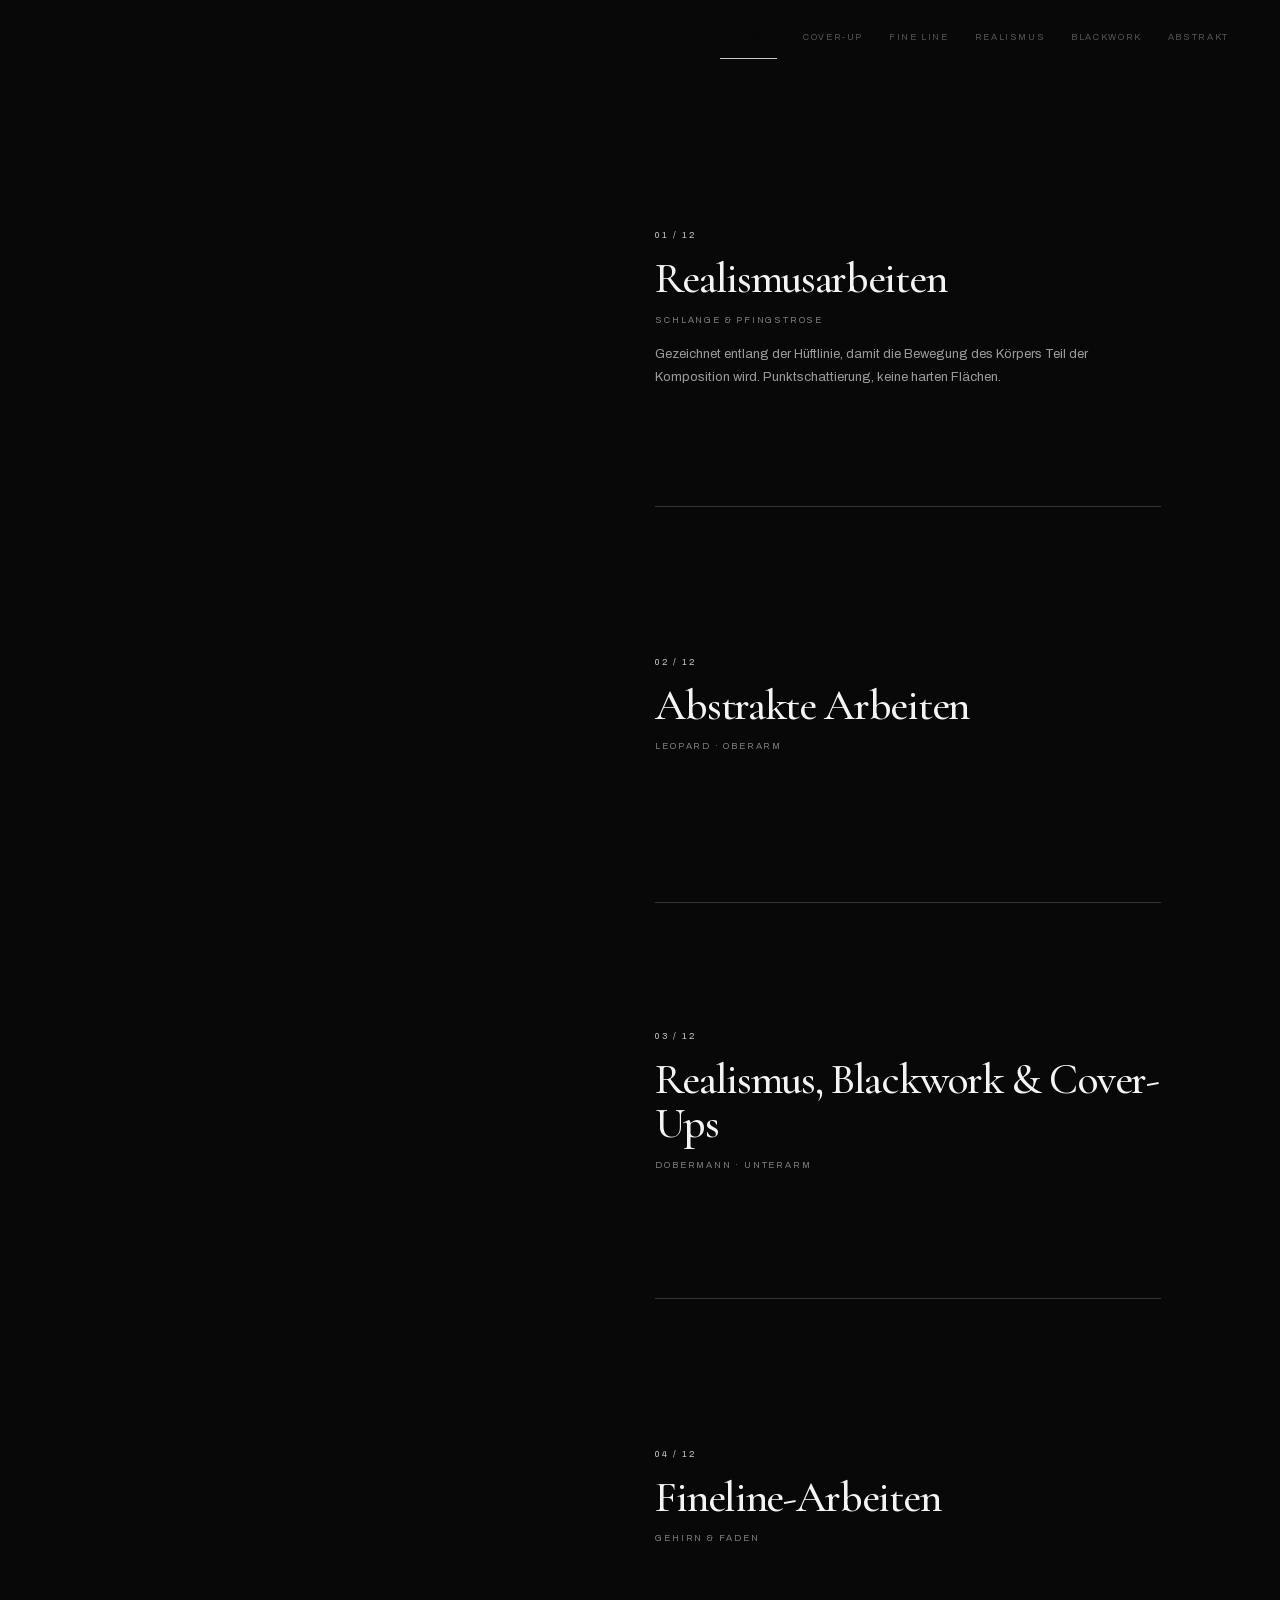
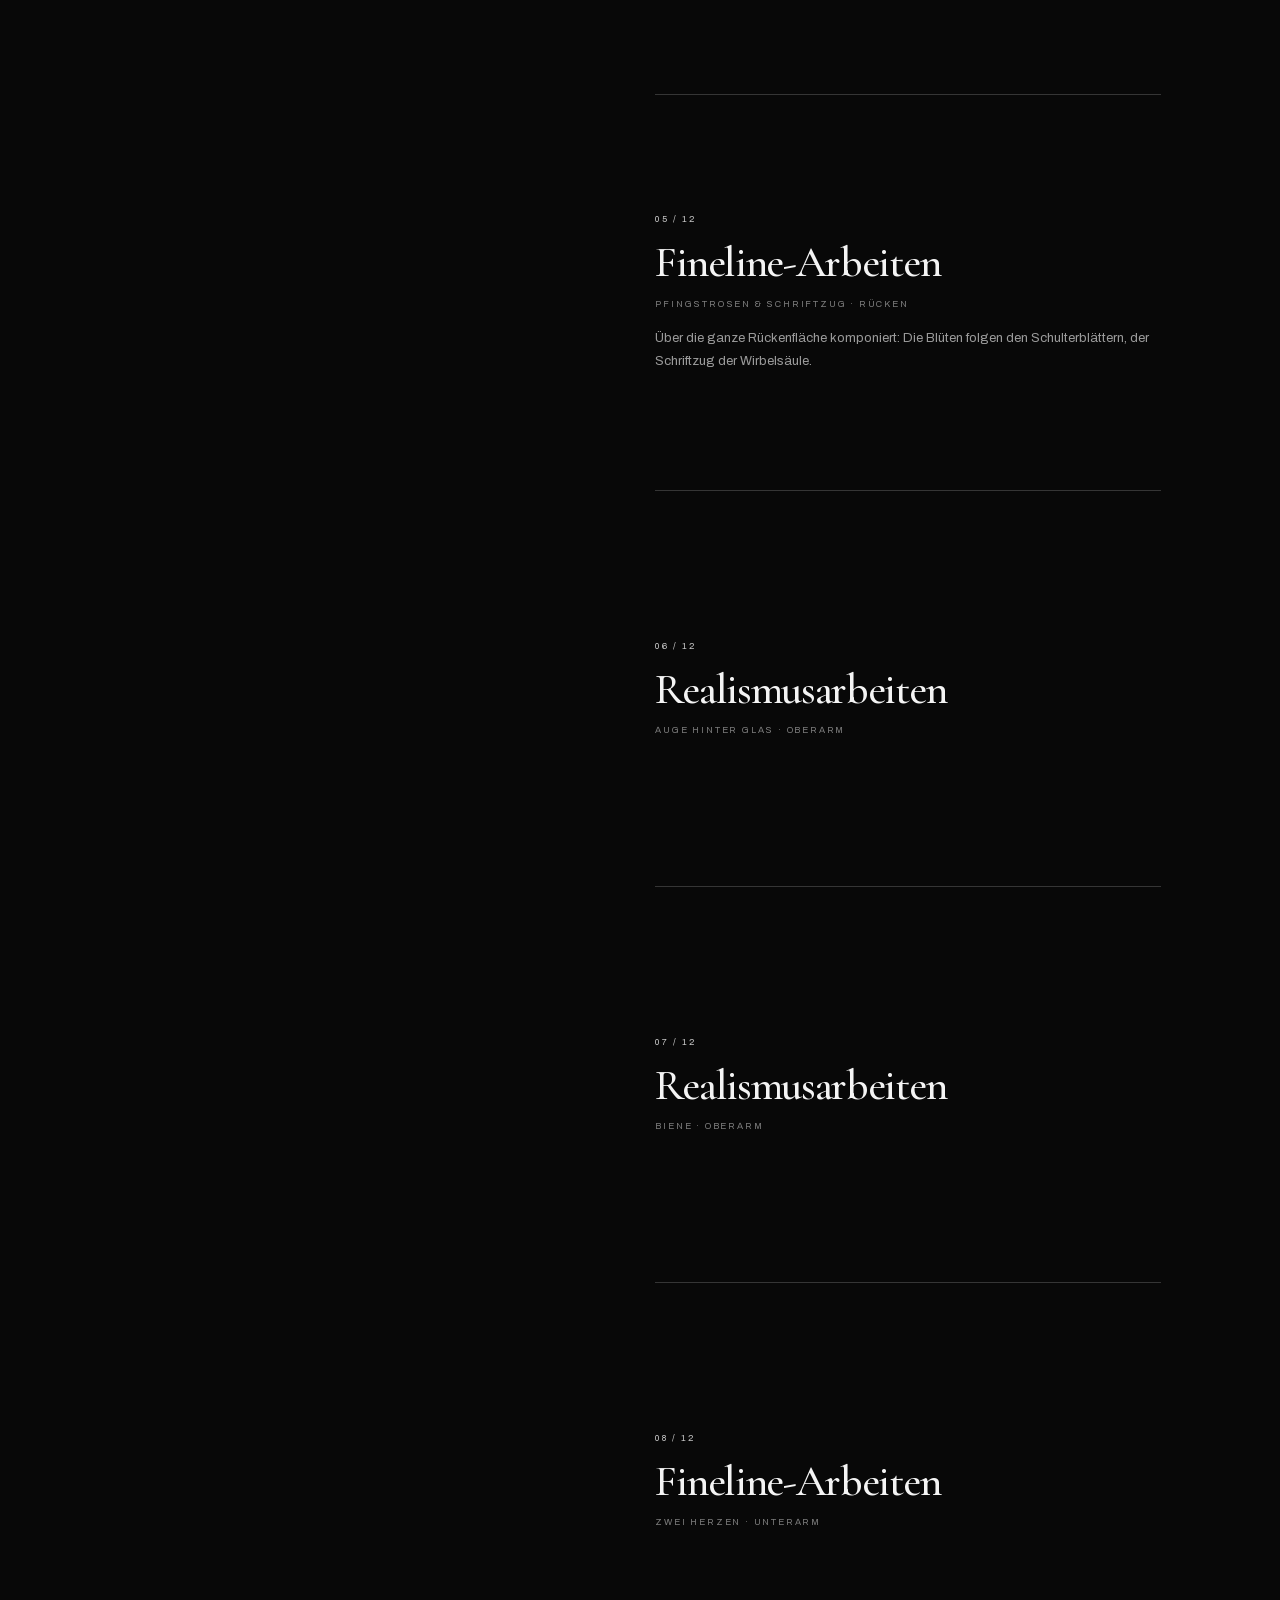
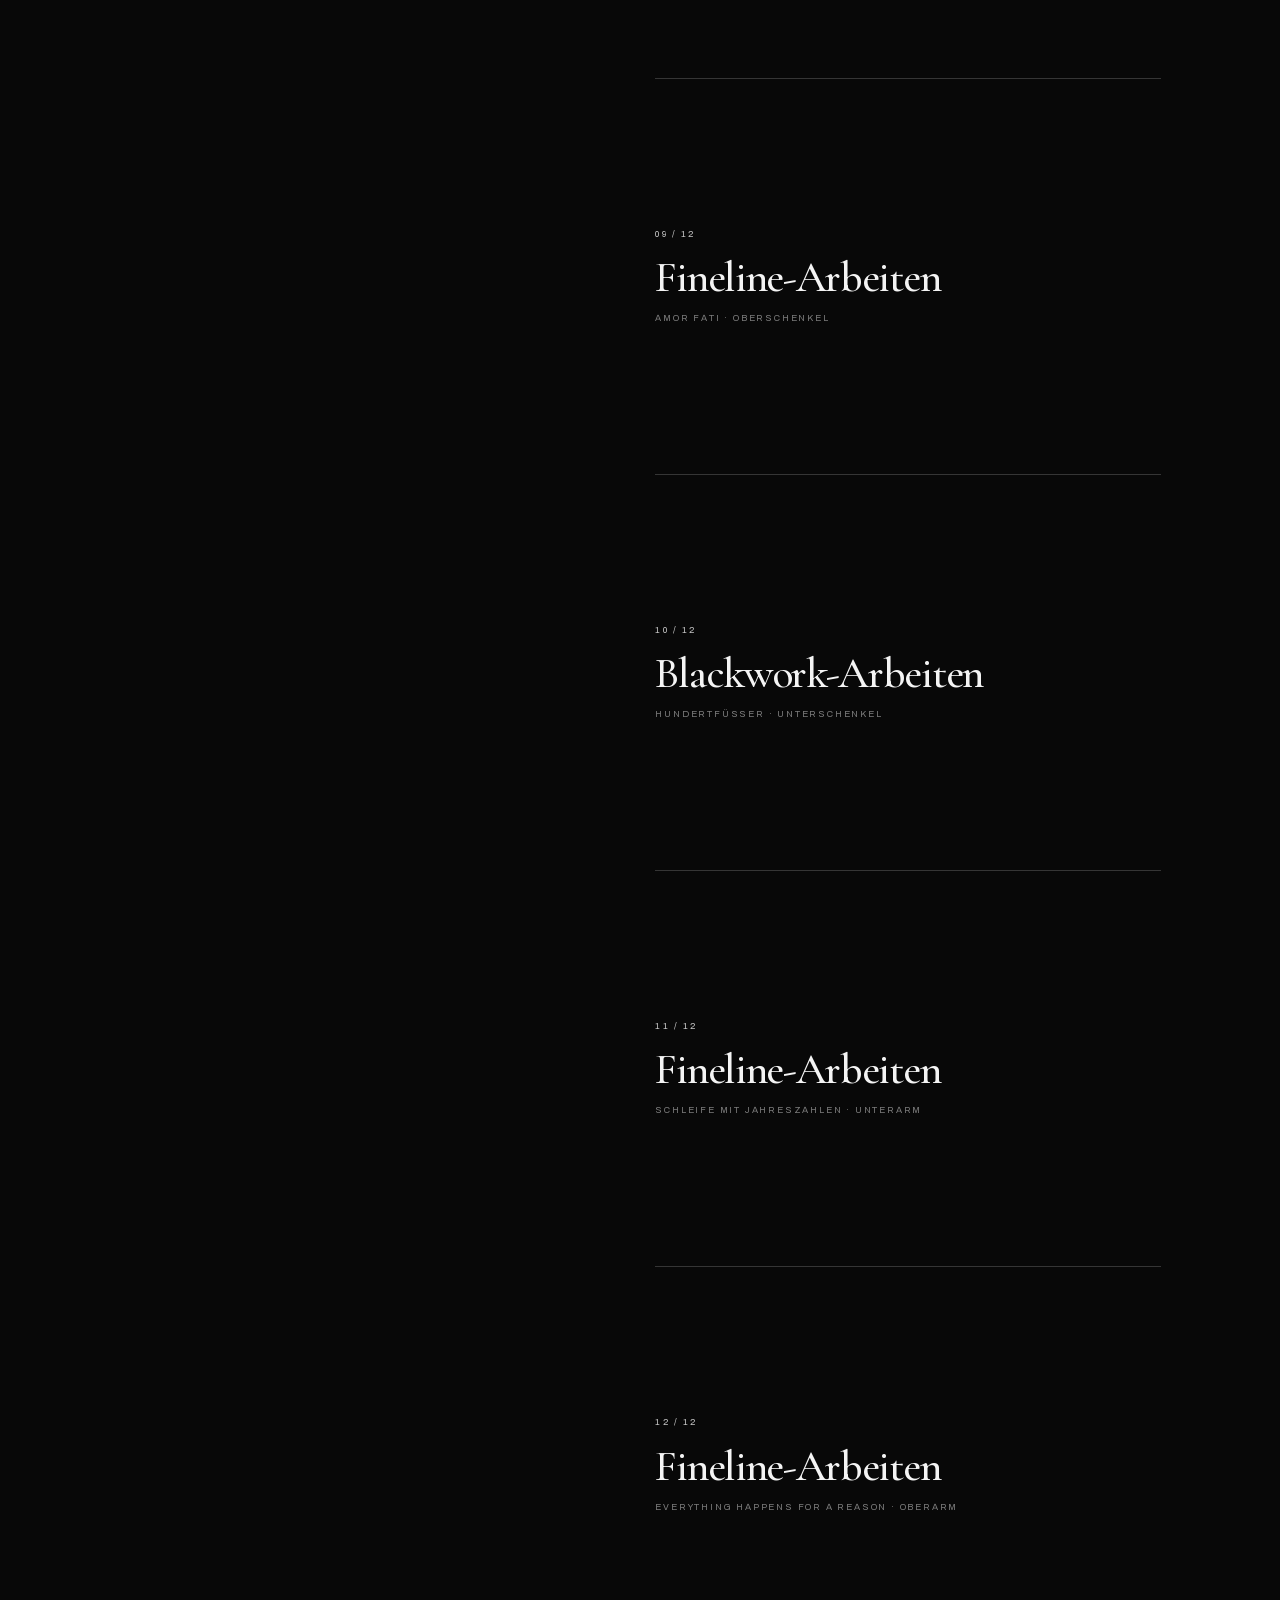
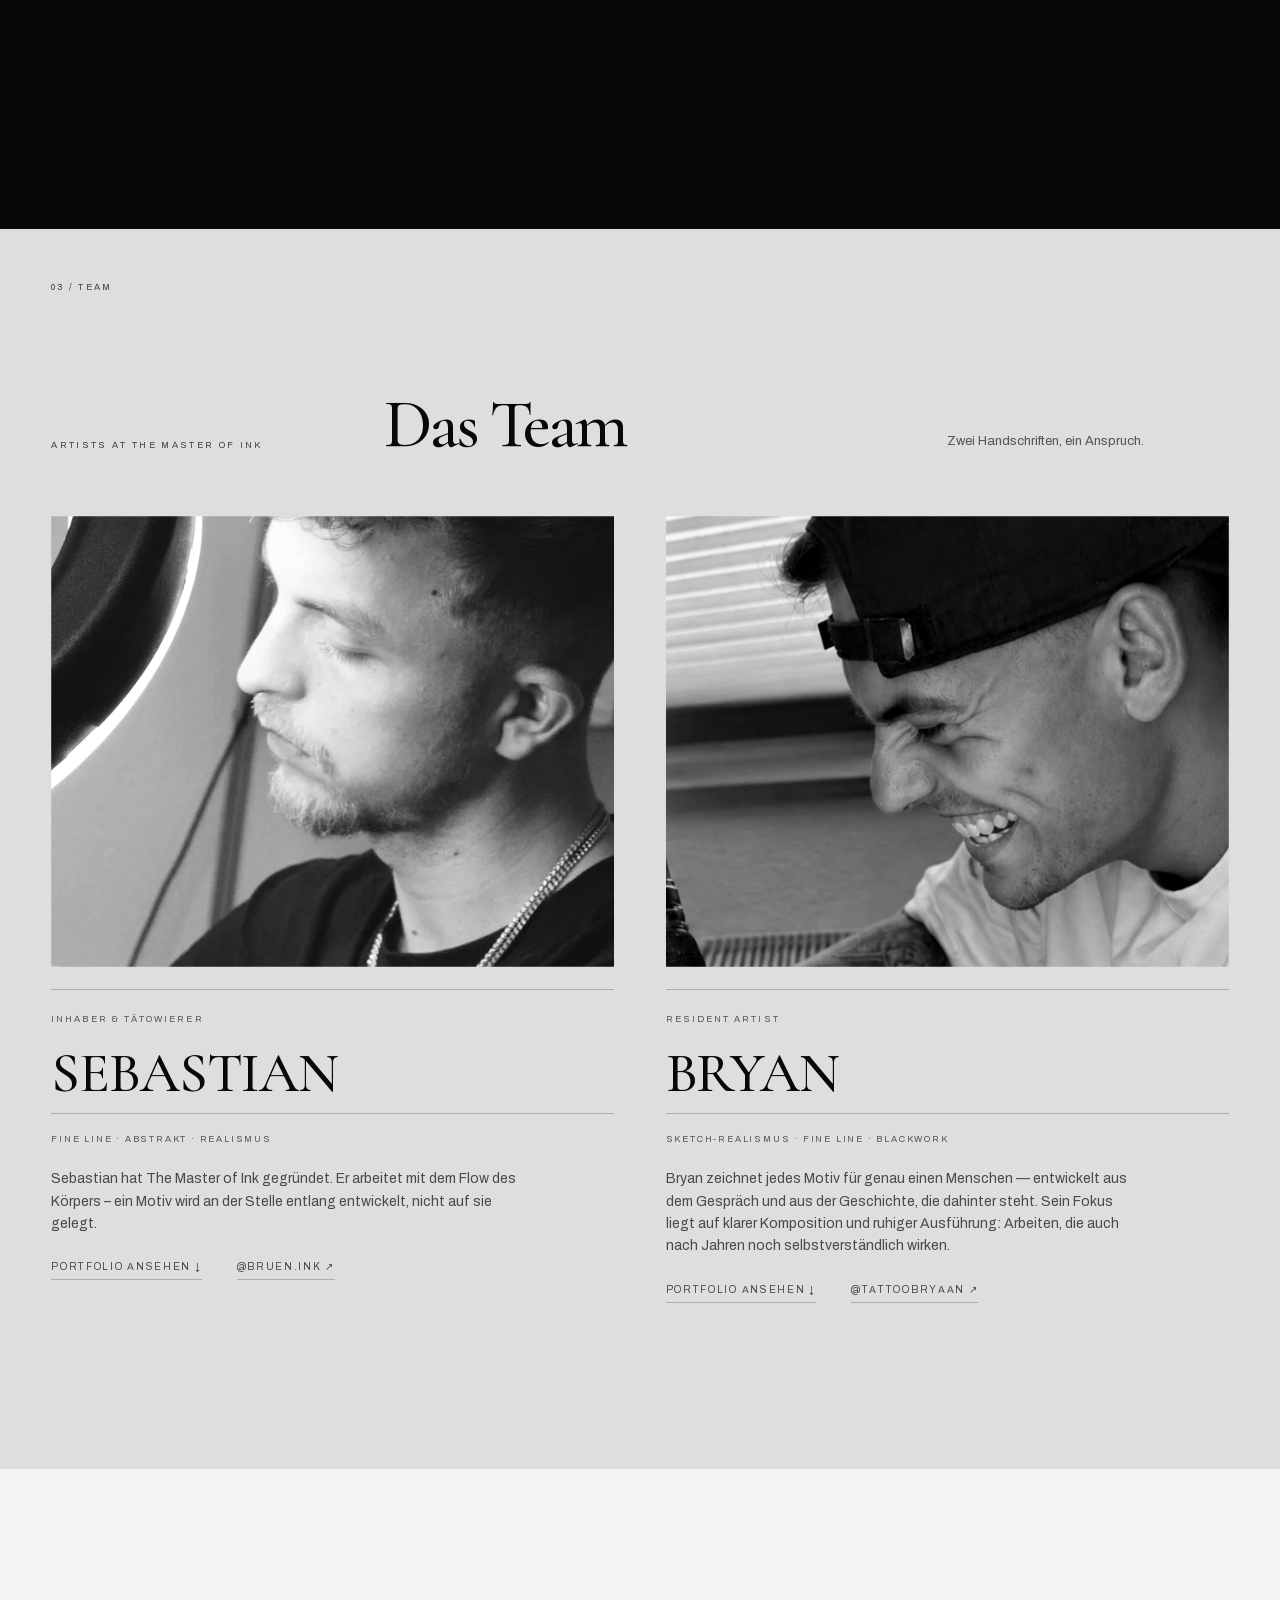
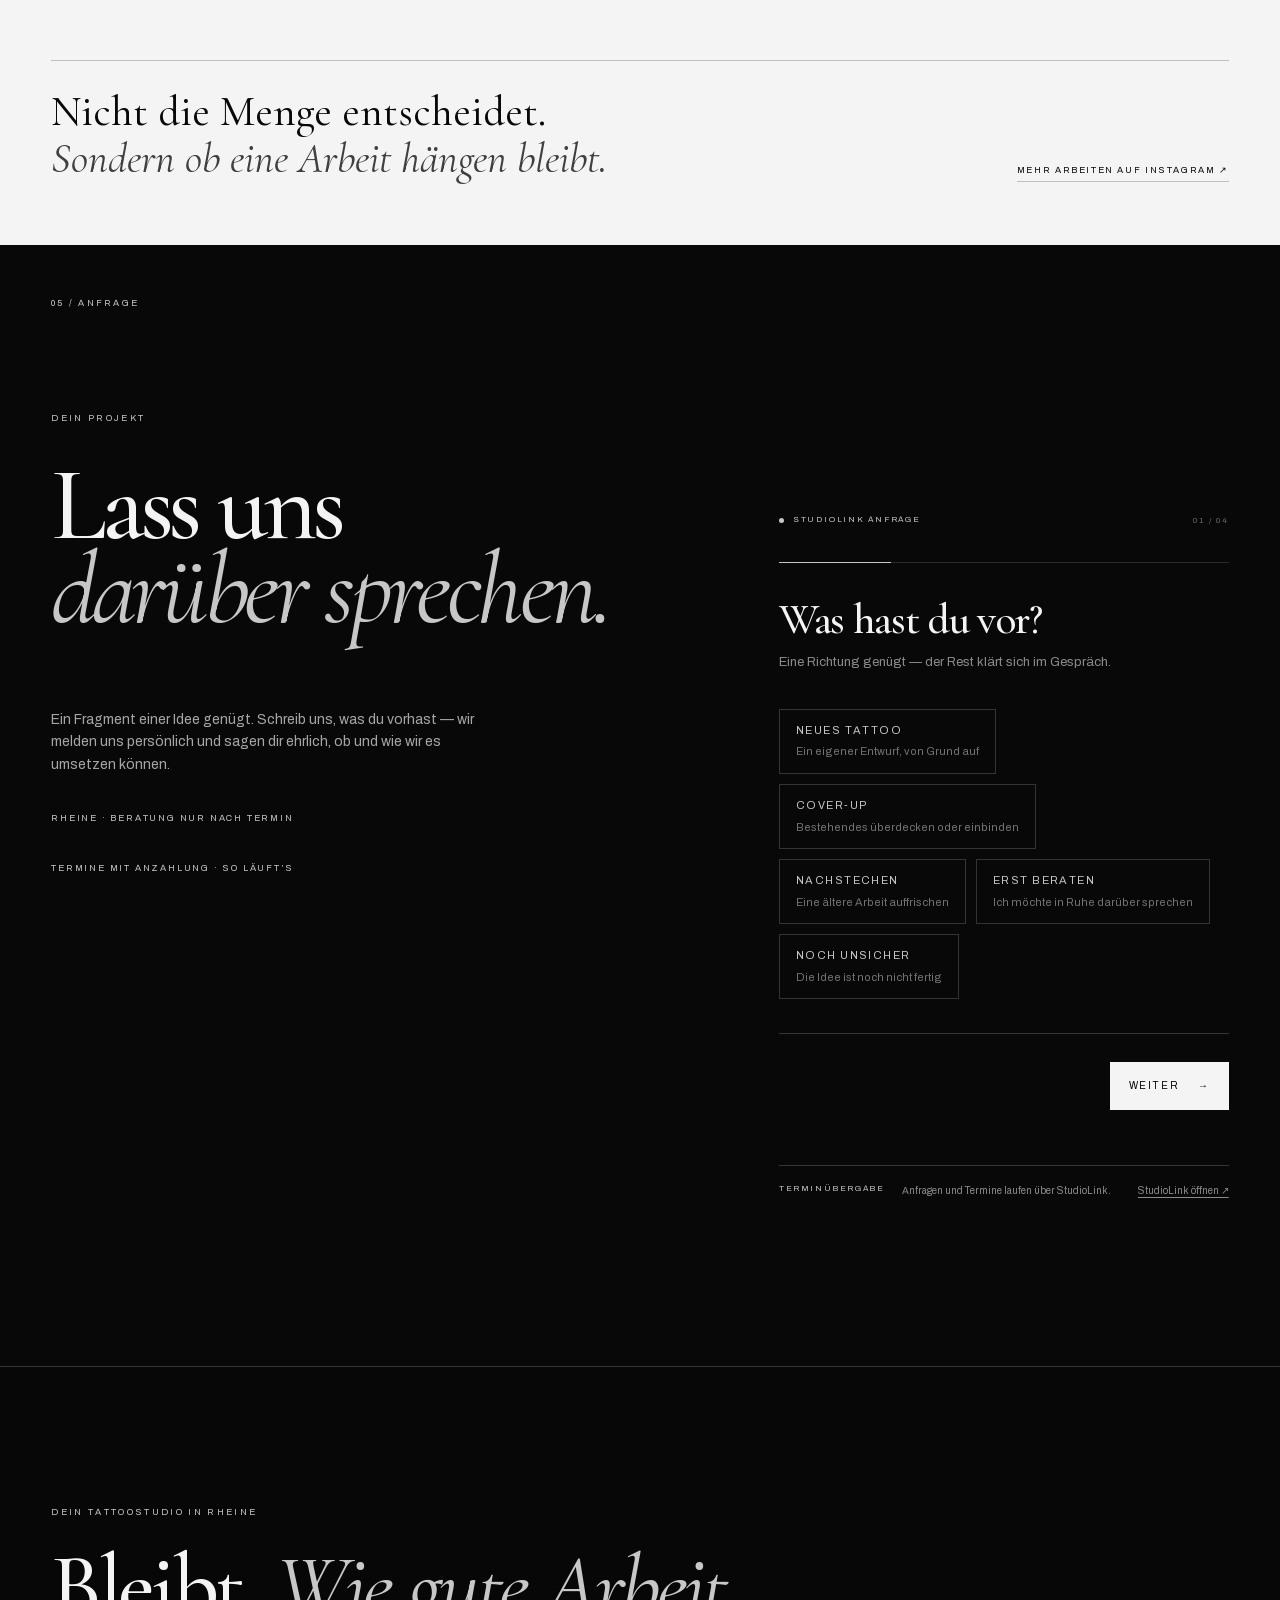
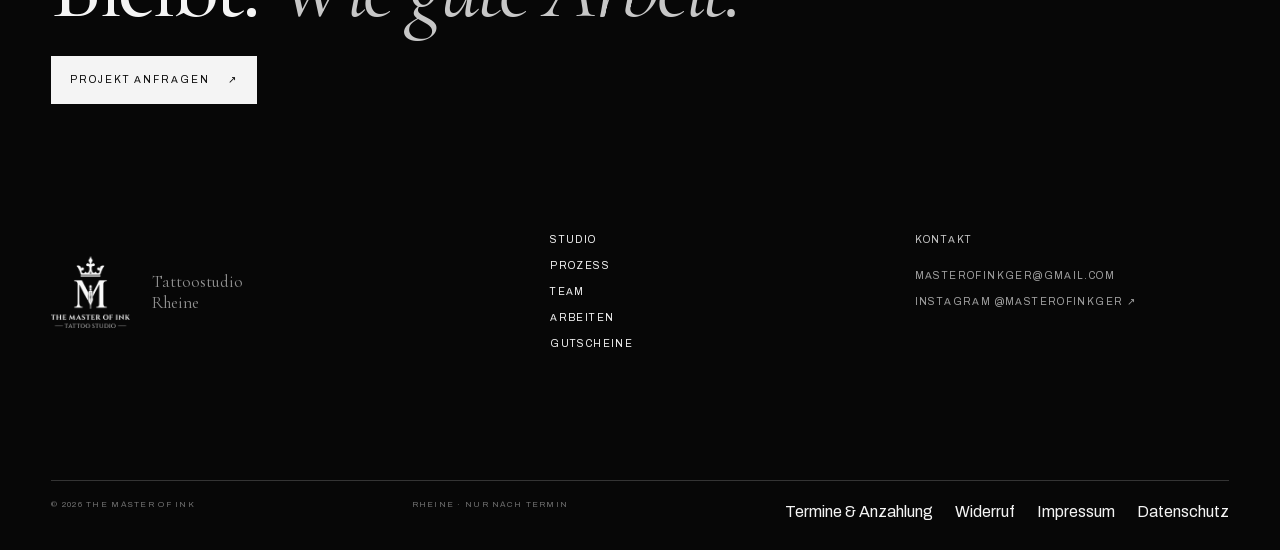
==== commit a45b1645: "Sell tattoo vouchers online: order page, terms, withdrawal notice - gutscheine.html: three vouchers " ====
--- a/index.html
+++ b/index.html
@@ -20,7 +20,7 @@
   <link rel="icon" type="image/png" sizes="512x512" href="icon-512.png">
   <link rel="preload" href="assets/fonts/cormorant-latin.woff2" as="font" type="font/woff2" crossorigin>
   <link rel="preload" href="assets/fonts/archivo-latin.woff2" as="font" type="font/woff2" crossorigin>
-  <link rel="stylesheet" href="assets/css/main.css?v=20260911-1620">
+  <link rel="stylesheet" href="assets/css/main.css?v=20261118-1330">
 
   <script type="application/ld+json">
   {
@@ -60,7 +60,7 @@
     }
   </style>
   <noscript><style>.curtain{display:none}</style></noscript>
-  <script src="assets/js/master-of-ink-reveal.js?v=20260911-1620" async></script>
+  <script src="assets/js/master-of-ink-reveal.js?v=20261118-1330" async></script>
 </head>
 <body>
   <div class="curtain" id="curtain" aria-hidden="true">
@@ -81,6 +81,7 @@
         <a href="#prozess">Prozess</a>
         <a href="#team">Team</a>
         <a href="#arbeiten">Arbeiten</a>
+        <a href="gutscheine.html">Gutscheine</a>
         <a class="masthead__cta" href="#termin">Projekt anfragen</a>
       </div>
     </nav>
@@ -263,15 +264,15 @@
     </div>
     <div class="colophon__top">
       <div class="colophon__brand reveal reveal--soak"><img src="assets/img/logo-160.png" alt="The Master of Ink" width="74" height="80"><p>Tattoostudio<br>Rheine</p></div>
-      <nav class="colophon__nav reveal reveal--soak" aria-label="Fußnavigation"><a href="#studio">Studio</a><a href="#prozess">Prozess</a><a href="#team">Team</a><a href="#arbeiten">Arbeiten</a></nav>
+      <nav class="colophon__nav reveal reveal--soak" aria-label="Fußnavigation"><a href="#studio">Studio</a><a href="#prozess">Prozess</a><a href="#team">Team</a><a href="#arbeiten">Arbeiten</a><a href="gutscheine.html">Gutscheine</a></nav>
       <div class="colophon__contact reveal reveal--soak"><p>Kontakt</p><a href="mailto:masterofinkger@gmail.com">masterofinkger@gmail.com</a><a href="https://www.instagram.com/masterofinkger/" rel="noopener">Instagram @masterofinkger ↗</a></div>
     </div>
-    <div class="colophon__base"><p>© 2026 The Master of Ink</p><p>Rheine · Nur nach Termin</p><nav class="colophon__legal" aria-label="Rechtliches"><a href="termine.html">Termine &amp; Anzahlung</a><a href="impressum.html">Impressum</a><a href="datenschutz.html">Datenschutz</a></nav></div>
+    <div class="colophon__base"><p>© 2026 The Master of Ink</p><p>Rheine · Nur nach Termin</p><nav class="colophon__legal" aria-label="Rechtliches"><a href="termine.html">Termine &amp; Anzahlung</a><a href="widerruf.html">Widerruf</a><a href="impressum.html">Impressum</a><a href="datenschutz.html">Datenschutz</a></nav></div>
   </footer>
 
   <a class="float-cta" href="#termin" aria-hidden="true" tabindex="-1">Projekt anfragen <span aria-hidden="true">↗</span></a>
 
-  <script src="assets/js/gallery-data.js?v=20260911-1620" defer></script>
-  <script src="assets/js/main.js?v=20260911-1620" defer></script>
+  <script src="assets/js/gallery-data.js?v=20261118-1330" defer></script>
+  <script src="assets/js/main.js?v=20261118-1330" defer></script>
 </body>
 </html>
--- a/assets/css/main.css
+++ b/assets/css/main.css
@@ -239,7 +239,8 @@
 .booking__grid--embedded .booking__form{grid-column:1/-1;max-width:920px;width:100%}
 
 /* Rechtliches im Fuß + Rechtsseiten */
-.colophon__legal{display:flex;gap:22px}
+.colophon__legal{display:flex;flex-wrap:wrap;gap:8px 22px}
+.colophon__legal a{white-space:nowrap}
 .legal{max-width:74ch;margin:0 auto;padding:clamp(90px,13vh,150px) var(--pad-x) clamp(60px,9vh,110px)}
 .legal__back{display:inline-block;margin-bottom:clamp(32px,5vh,56px);font-size:10px;letter-spacing:.22em;text-transform:uppercase;color:#6d6d6d}
 .legal h1{font:500 clamp(38px,5.5vw,74px)/1 var(--serif);letter-spacing:-.03em;margin-bottom:clamp(30px,4vh,48px)}
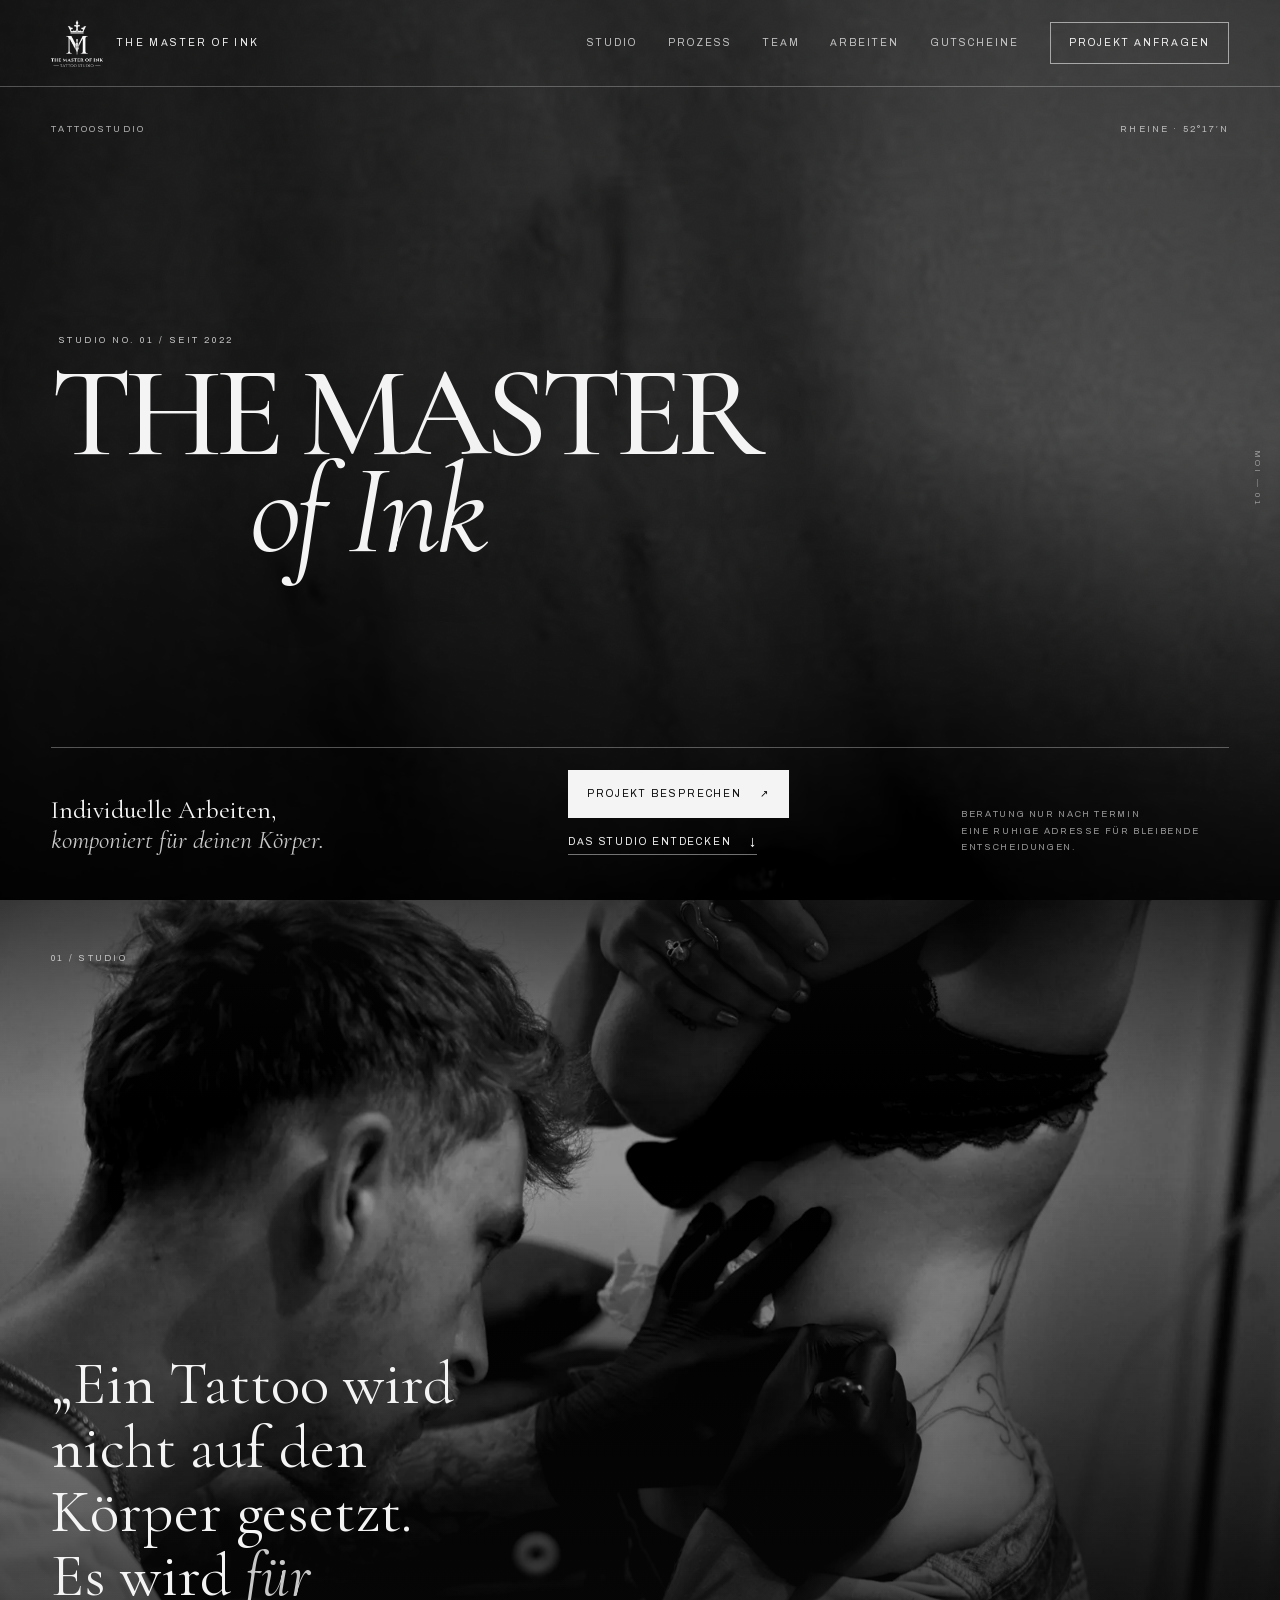
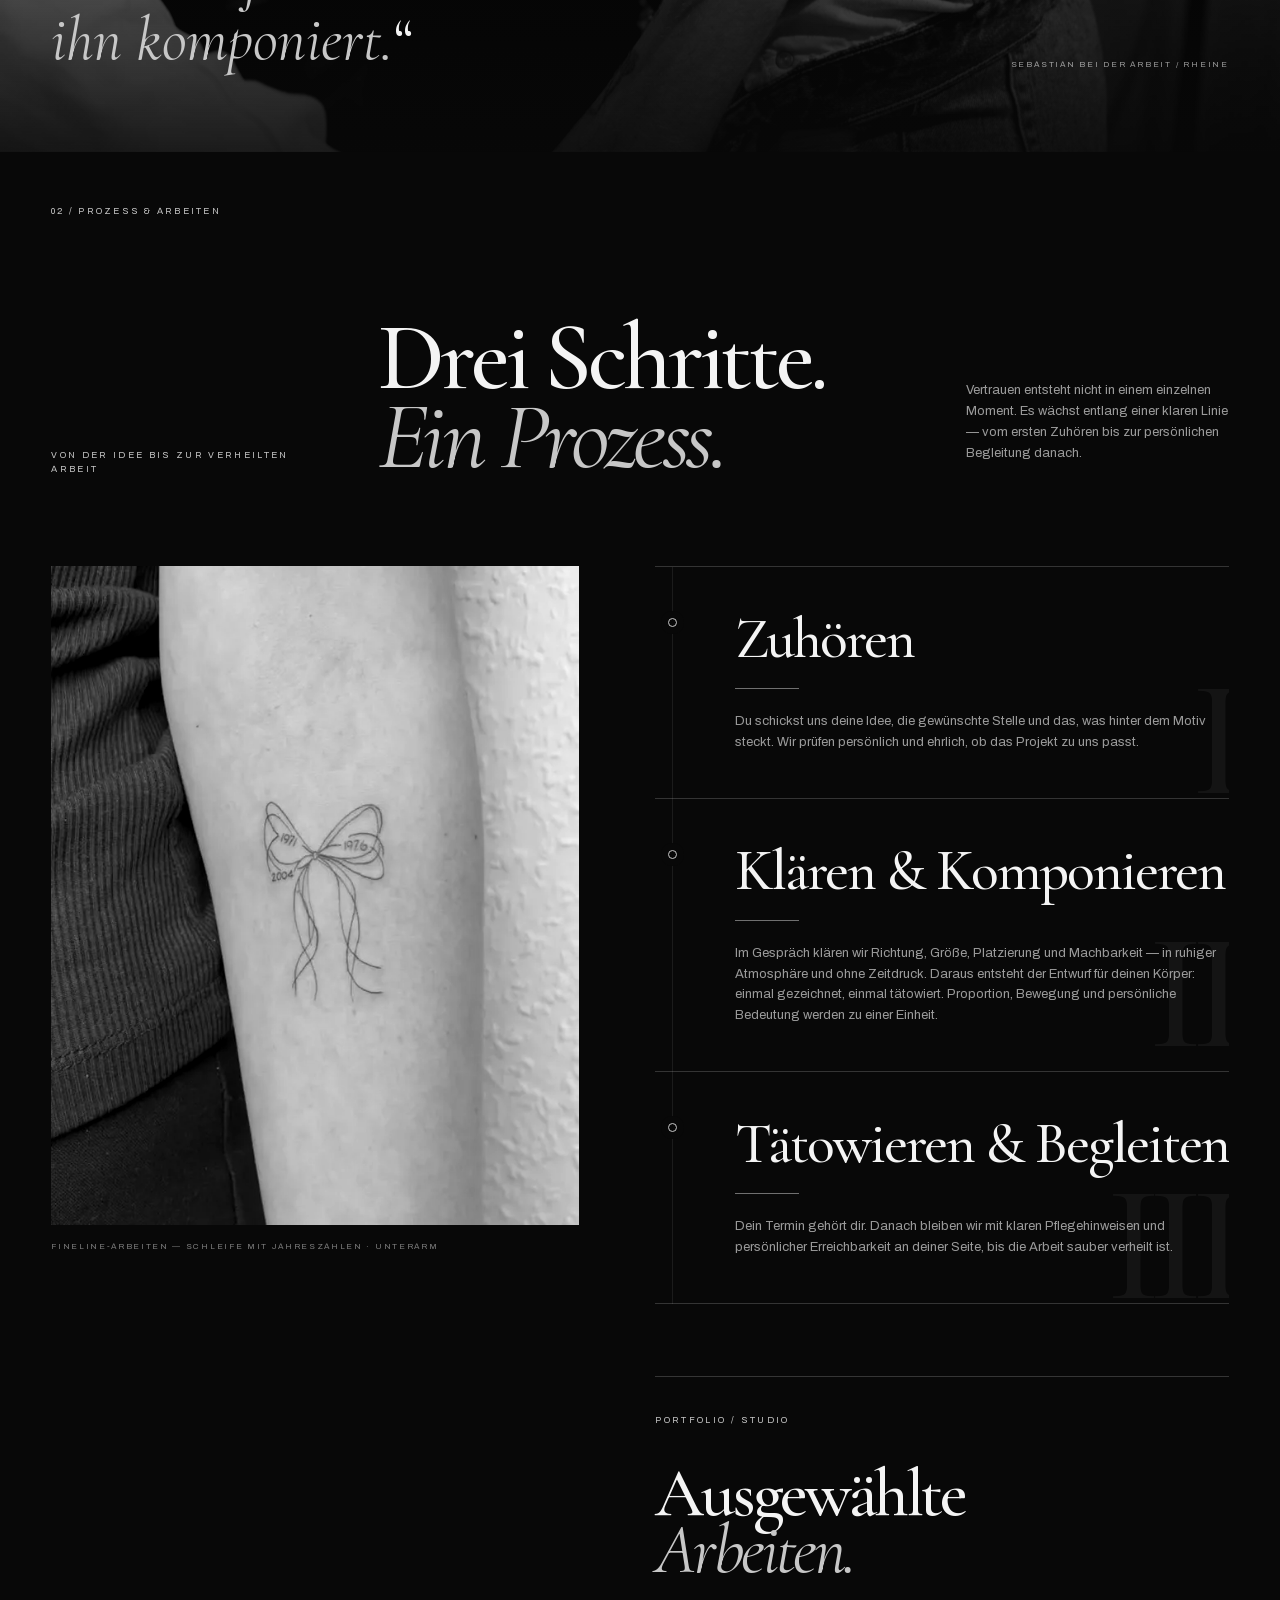
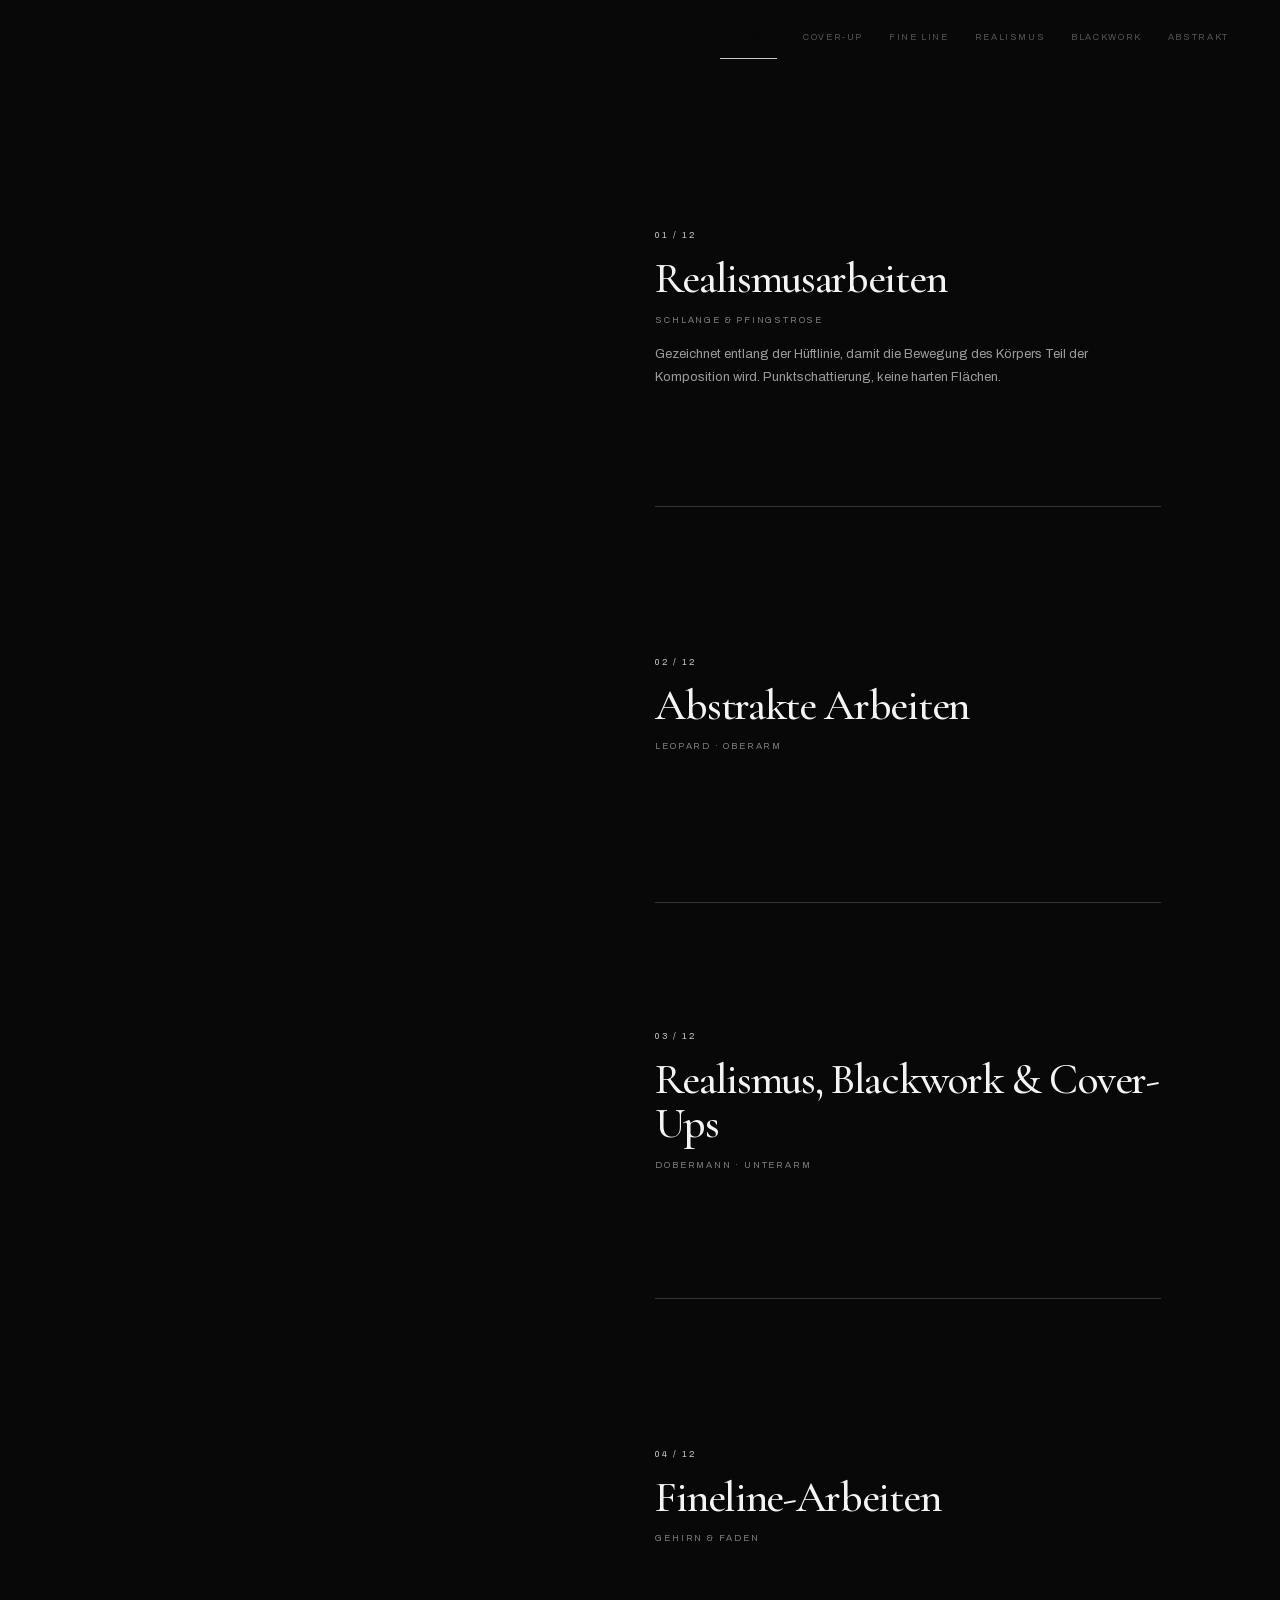
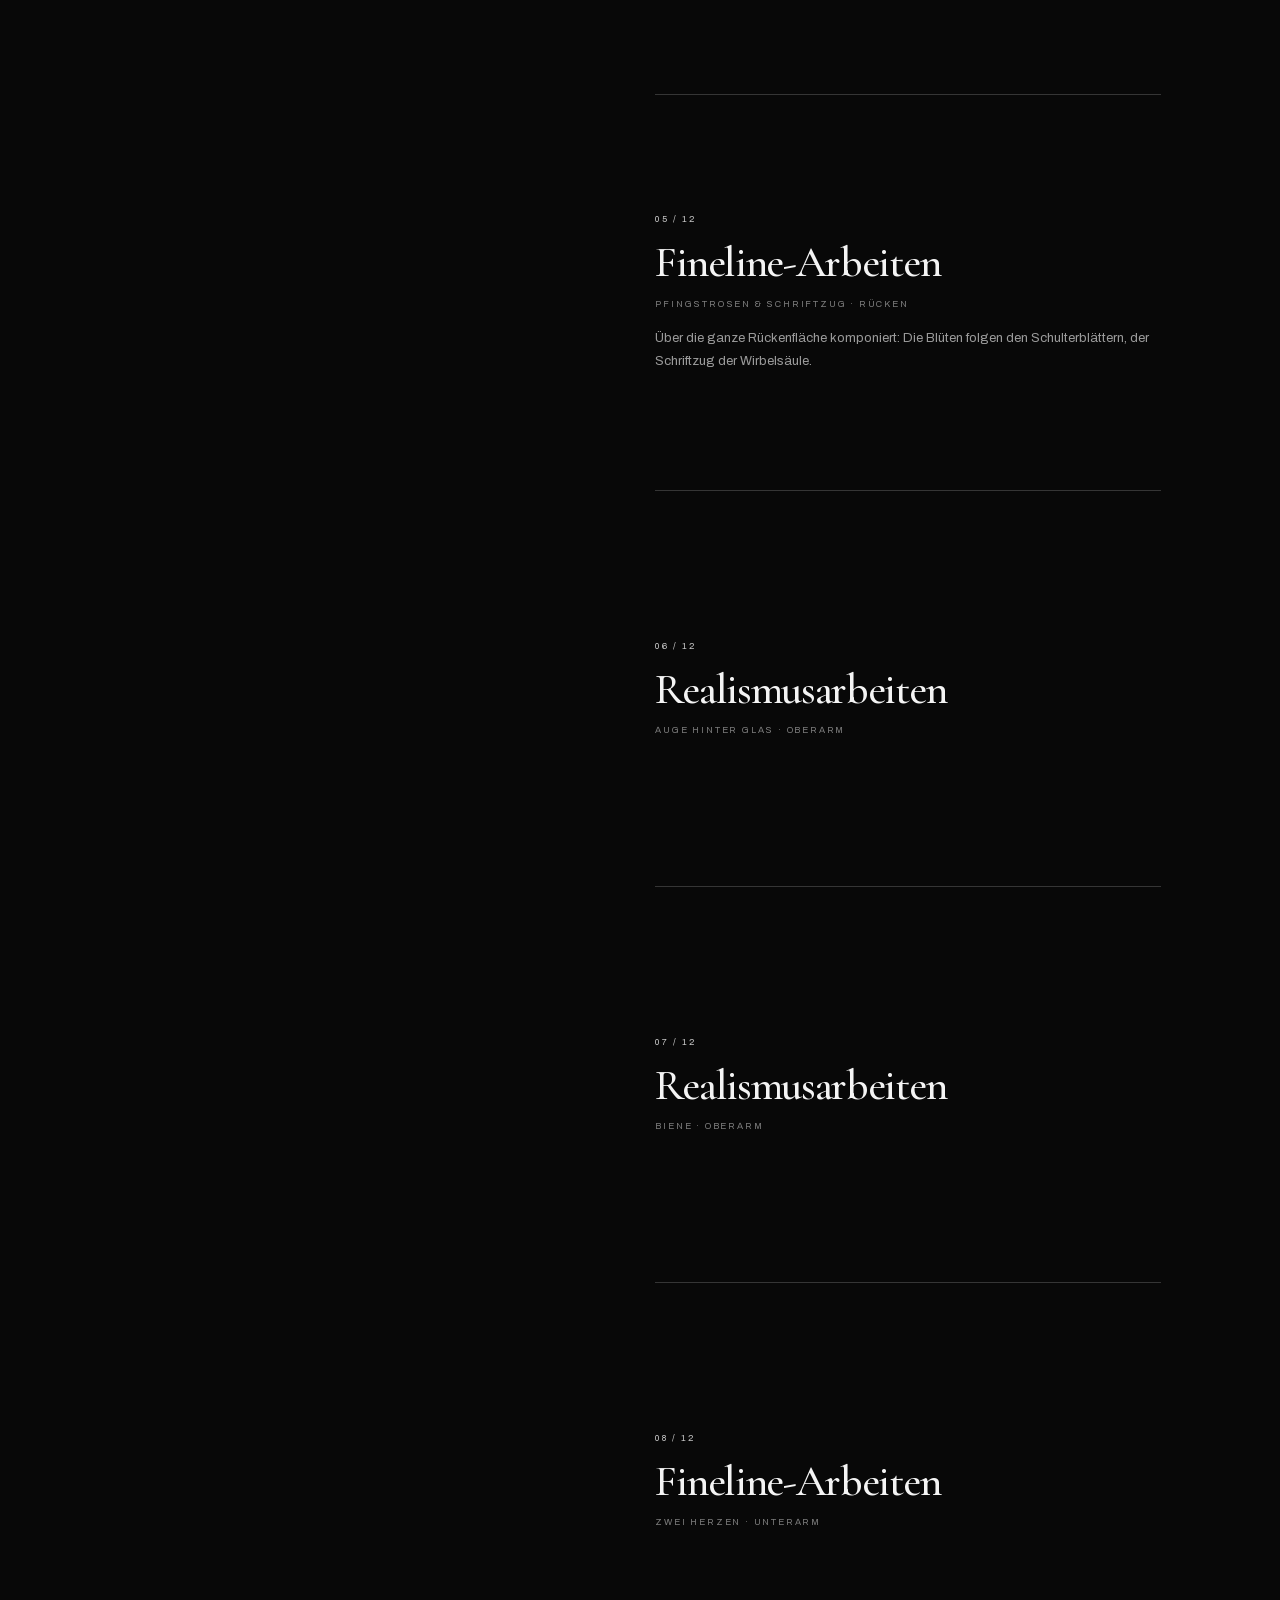
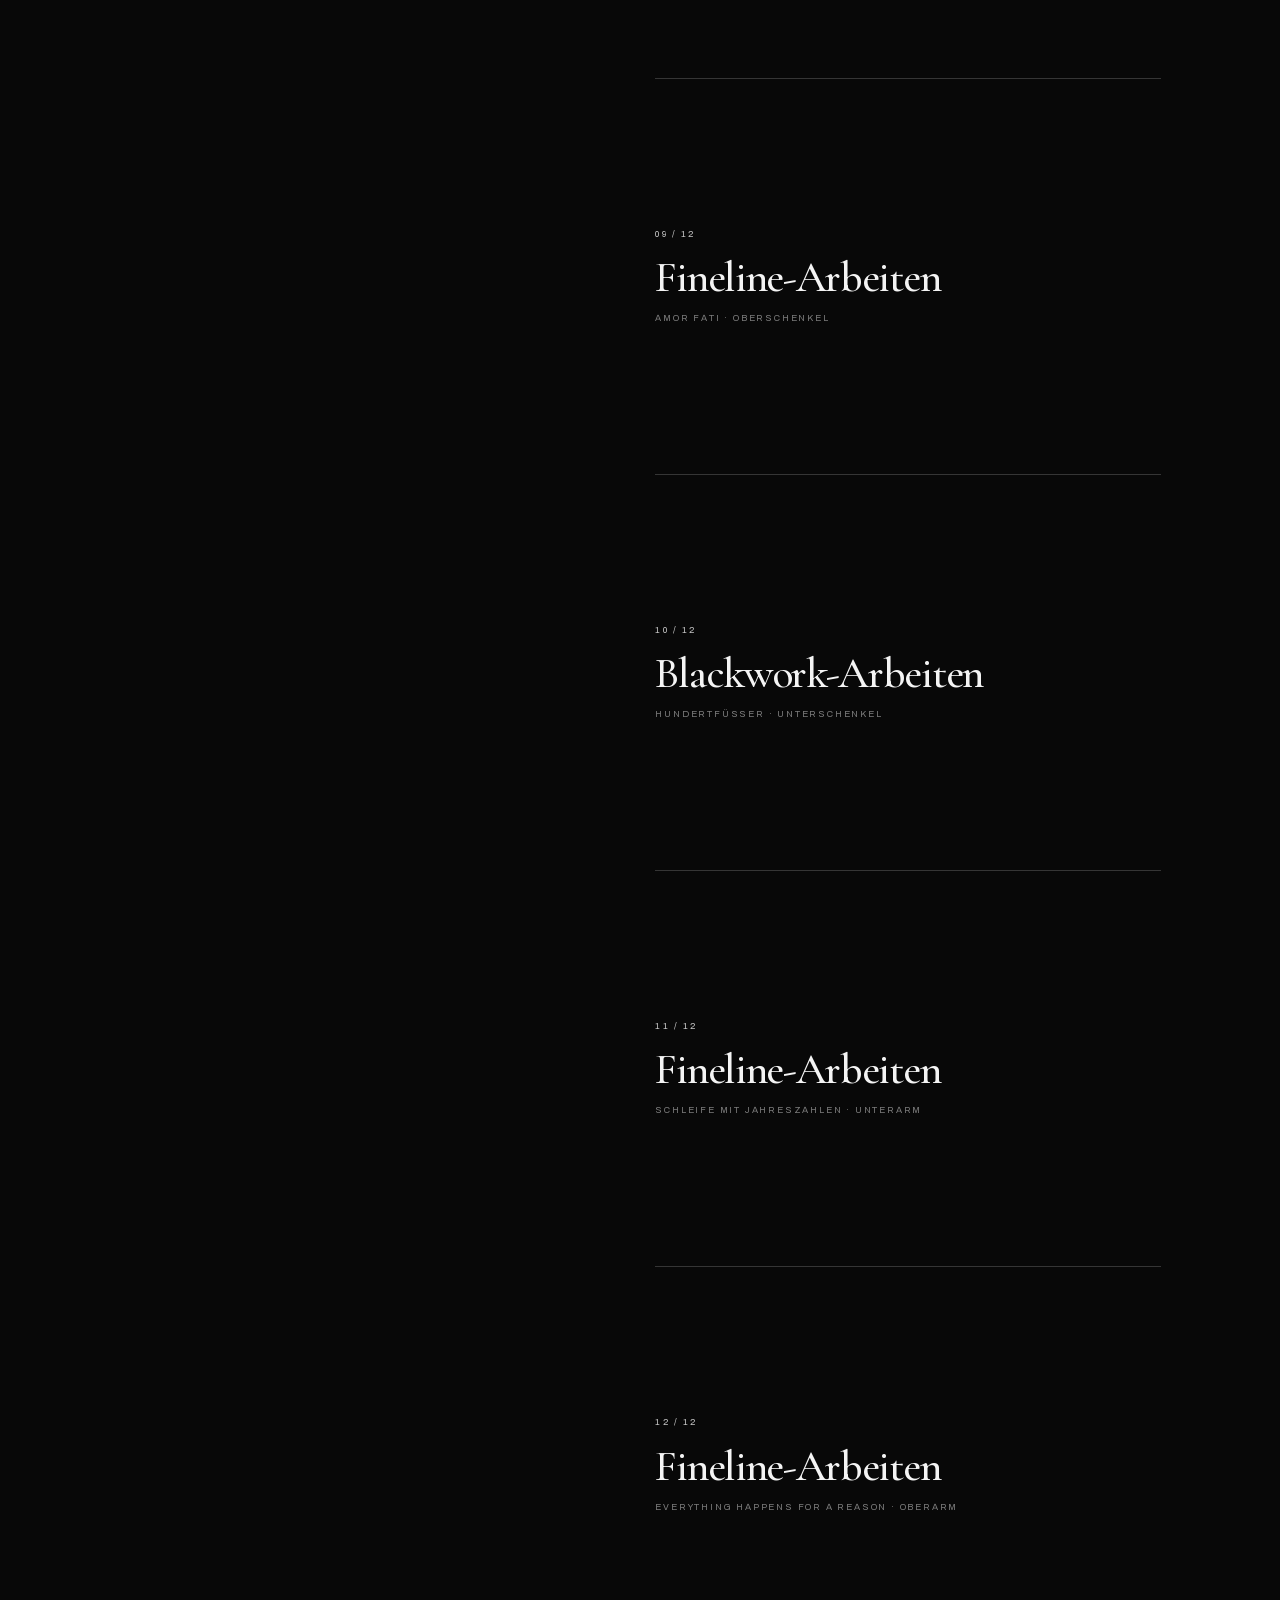
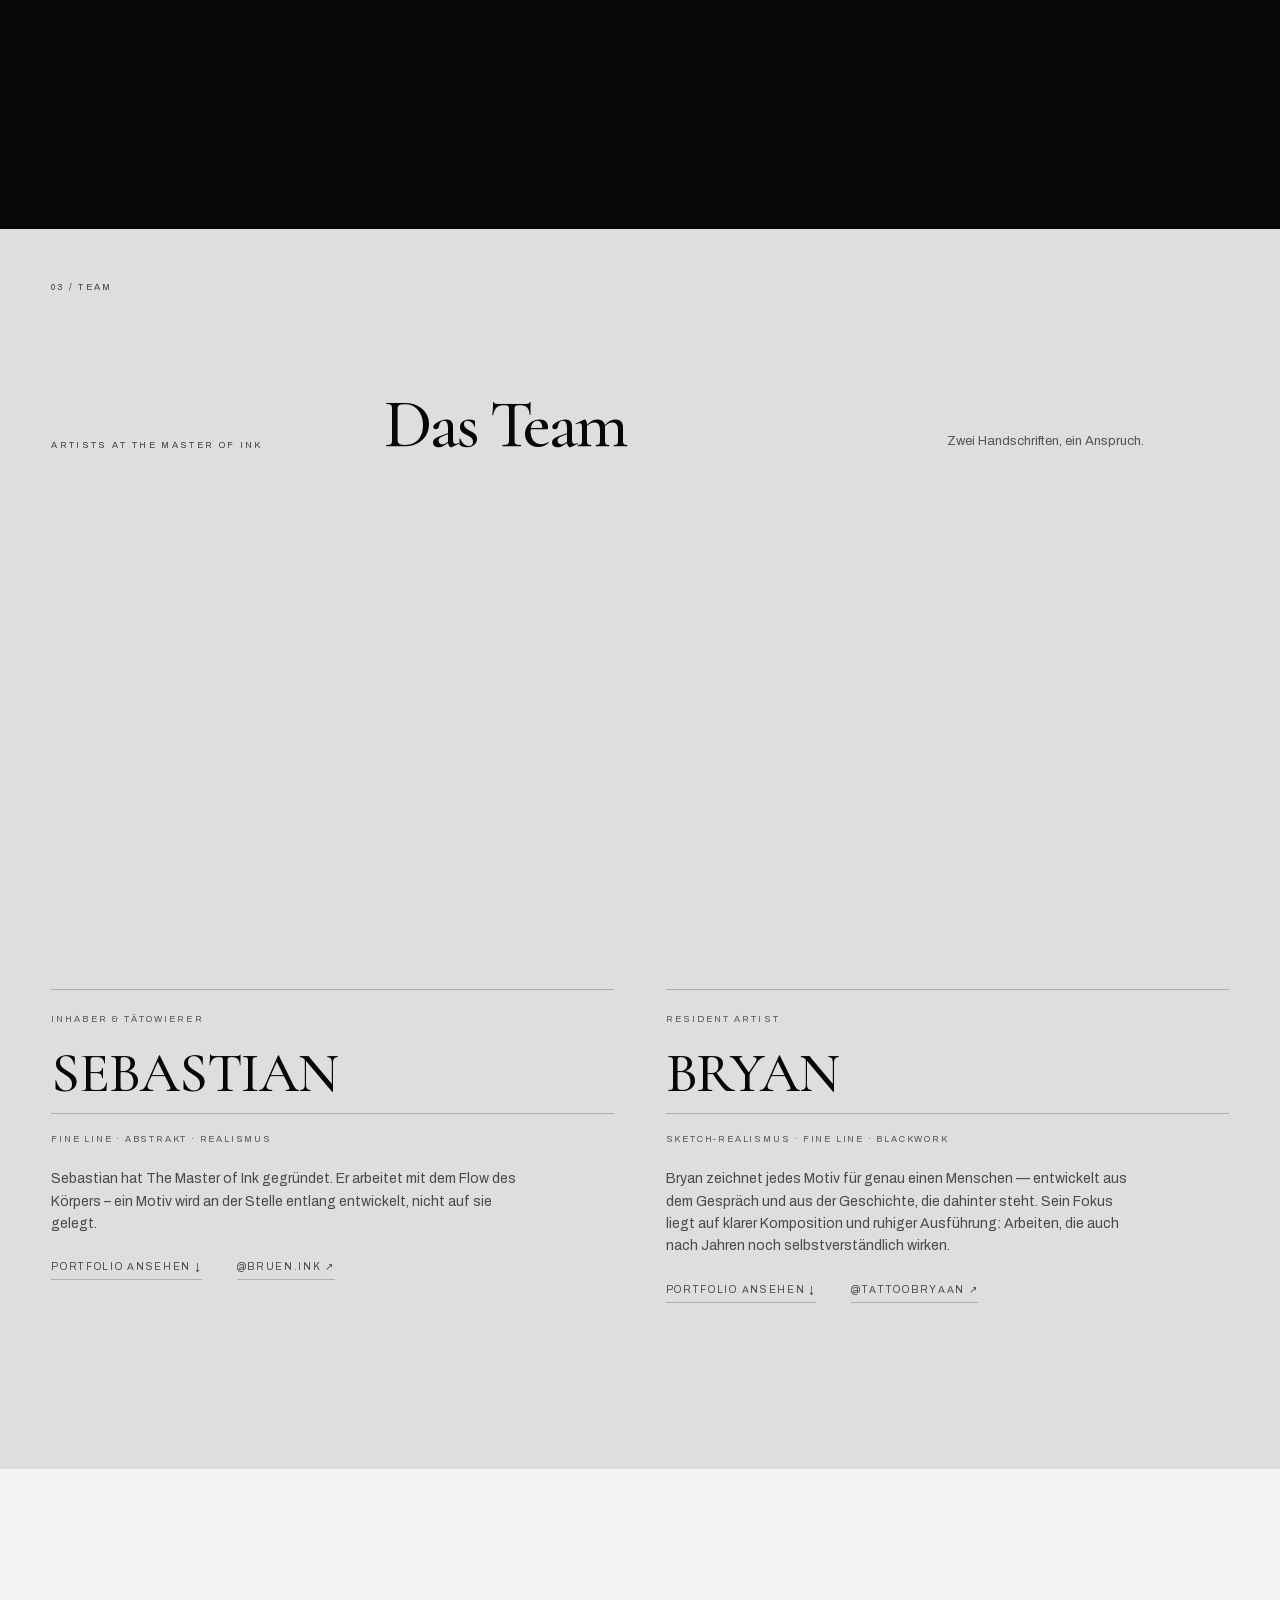
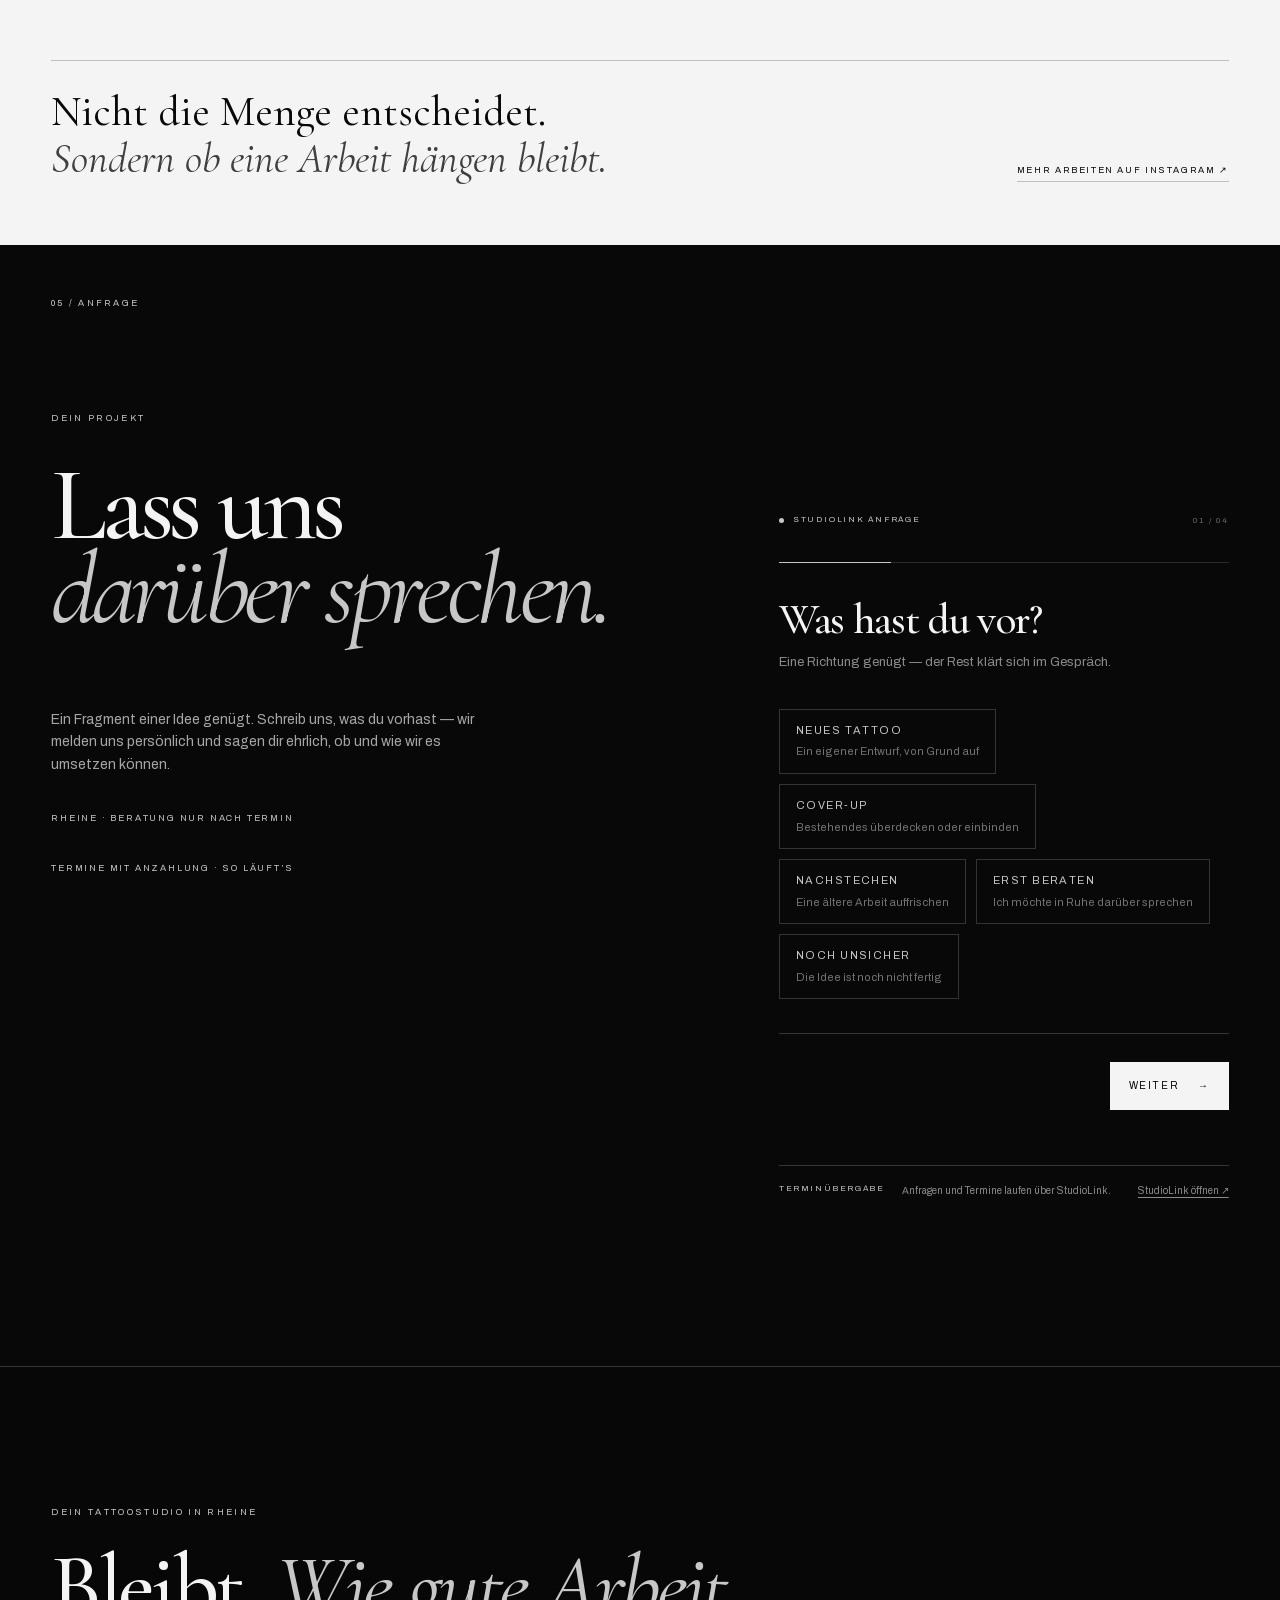
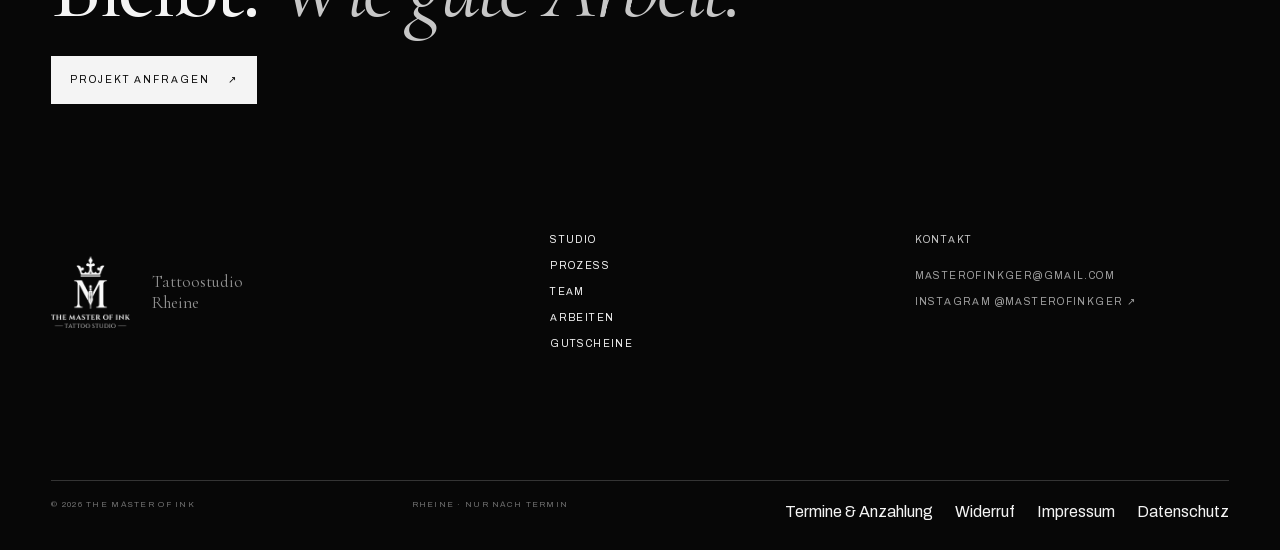
==== commit 35679e18: "Gutscheine: Revolut-Zahlungslink für 100 € (80 €) eintragen Co-Authored-By: Claude Opus 5.5 <noreply" ====
--- a/index.html
+++ b/index.html
@@ -20,7 +20,7 @@
   <link rel="icon" type="image/png" sizes="512x512" href="icon-512.png">
   <link rel="preload" href="assets/fonts/cormorant-latin.woff2" as="font" type="font/woff2" crossorigin>
   <link rel="preload" href="assets/fonts/archivo-latin.woff2" as="font" type="font/woff2" crossorigin>
-  <link rel="stylesheet" href="assets/css/main.css?v=20261118-1330">
+  <link rel="stylesheet" href="assets/css/main.css?v=20261118-1300b">
 
   <script type="application/ld+json">
   {
@@ -60,7 +60,7 @@
     }
   </style>
   <noscript><style>.curtain{display:none}</style></noscript>
-  <script src="assets/js/master-of-ink-reveal.js?v=20261118-1330" async></script>
+  <script src="assets/js/master-of-ink-reveal.js?v=20261118-1300b" async></script>
 </head>
 <body>
   <div class="curtain" id="curtain" aria-hidden="true">
@@ -272,7 +272,7 @@
 
   <a class="float-cta" href="#termin" aria-hidden="true" tabindex="-1">Projekt anfragen <span aria-hidden="true">↗</span></a>
 
-  <script src="assets/js/gallery-data.js?v=20261118-1330" defer></script>
-  <script src="assets/js/main.js?v=20261118-1330" defer></script>
+  <script src="assets/js/gallery-data.js?v=20261118-1300b" defer></script>
+  <script src="assets/js/main.js?v=20261118-1300b" defer></script>
 </body>
 </html>
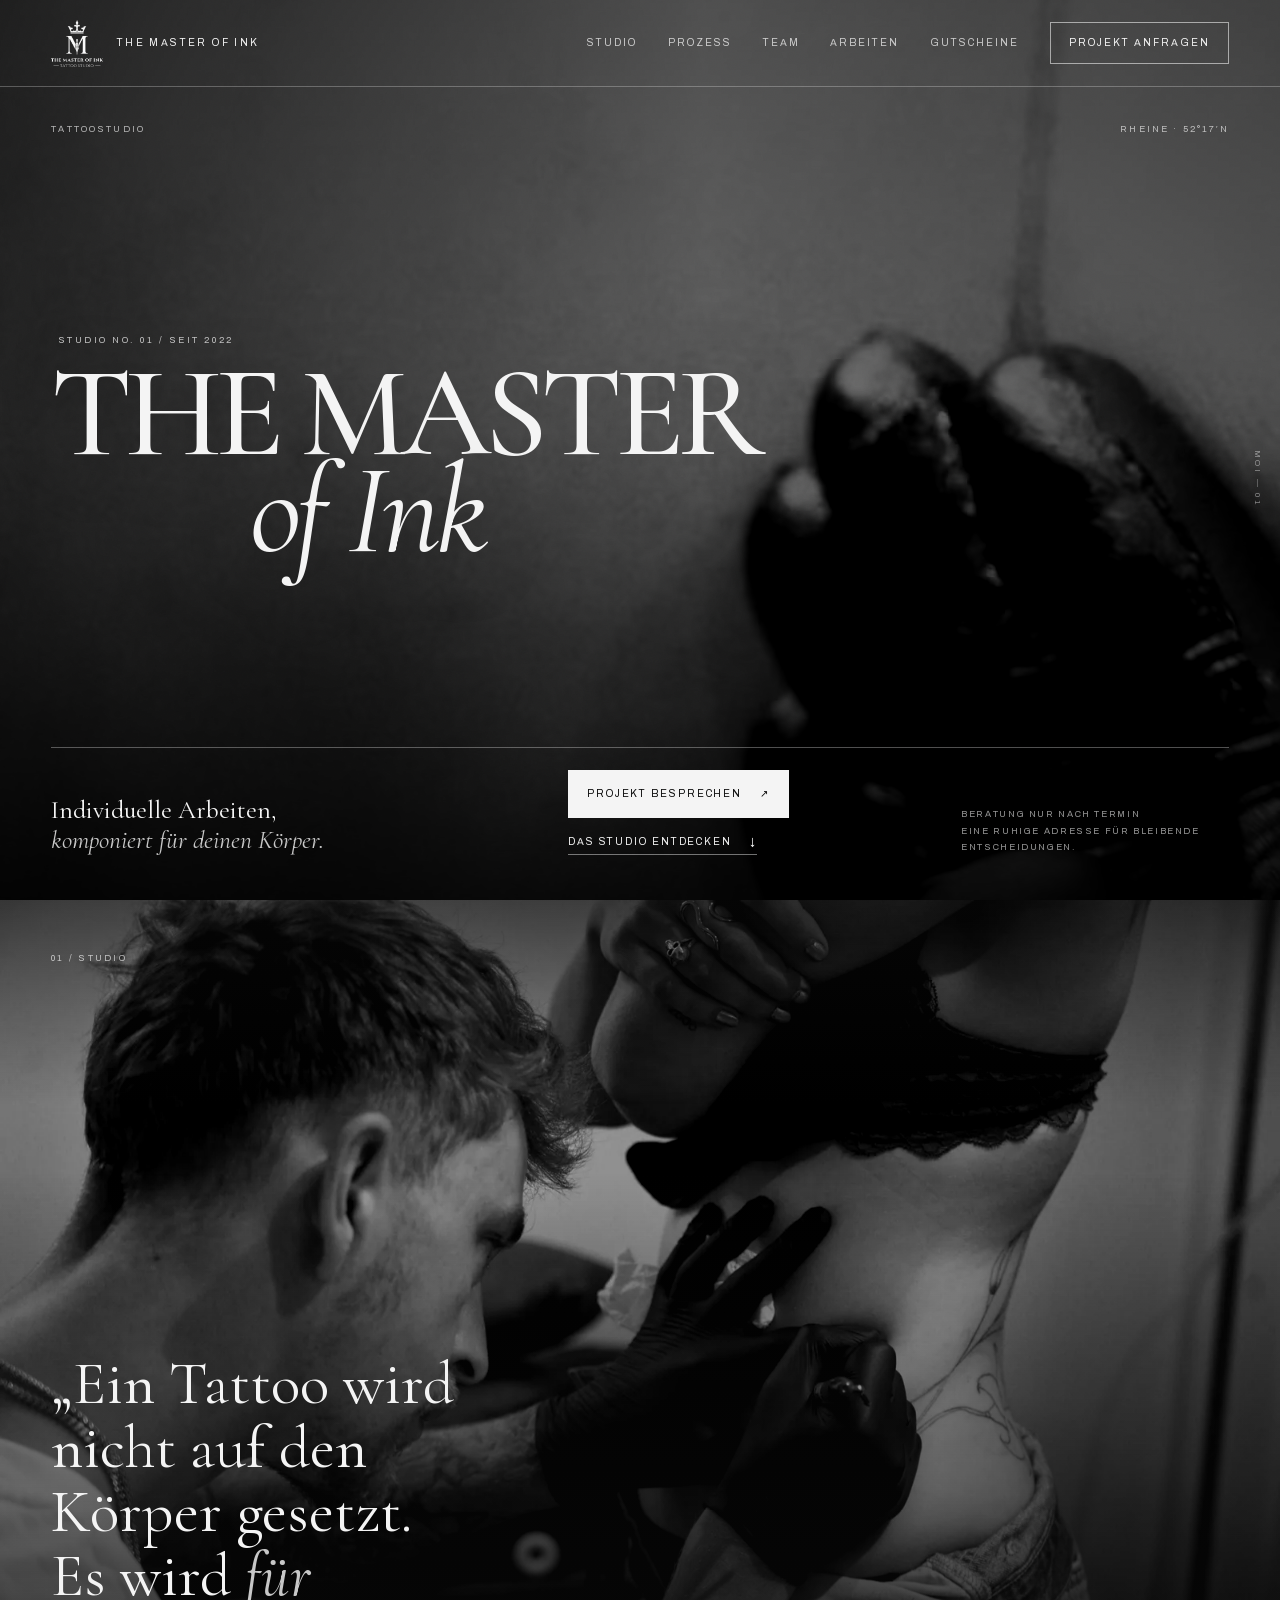
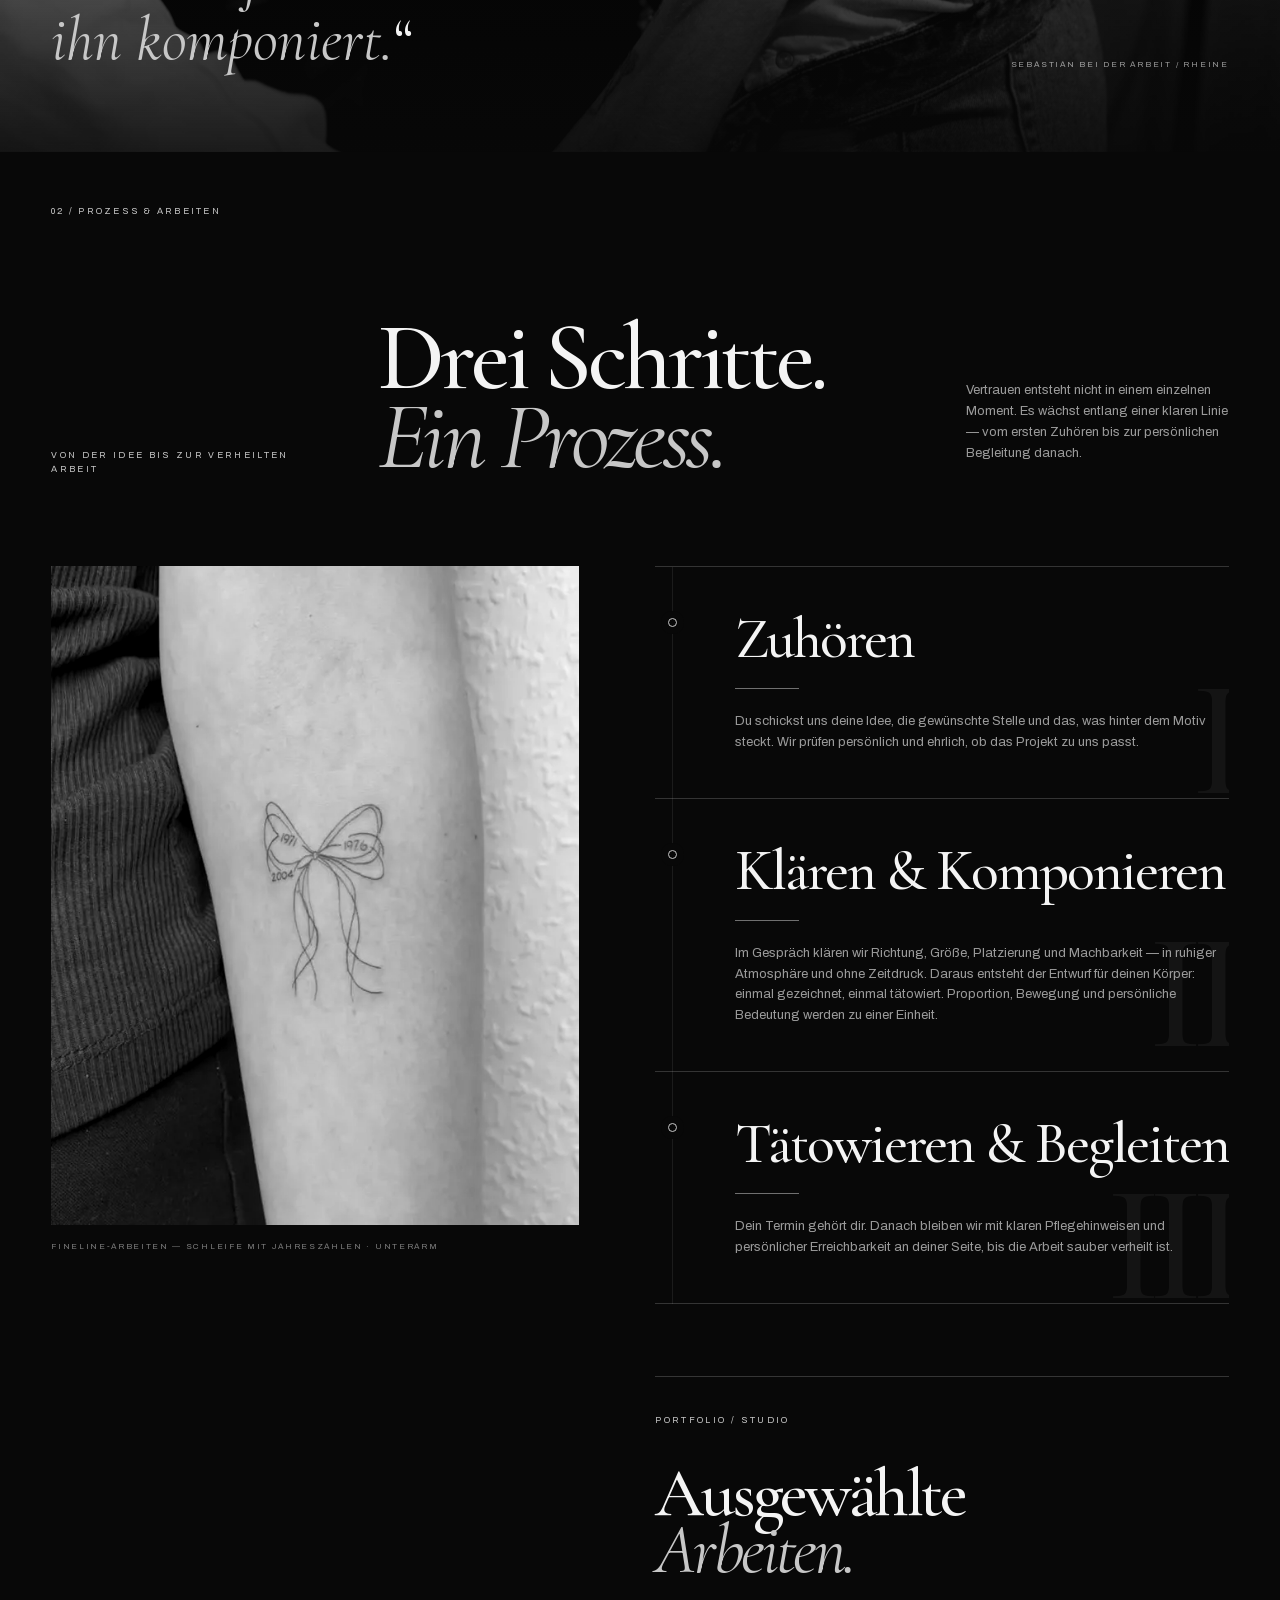
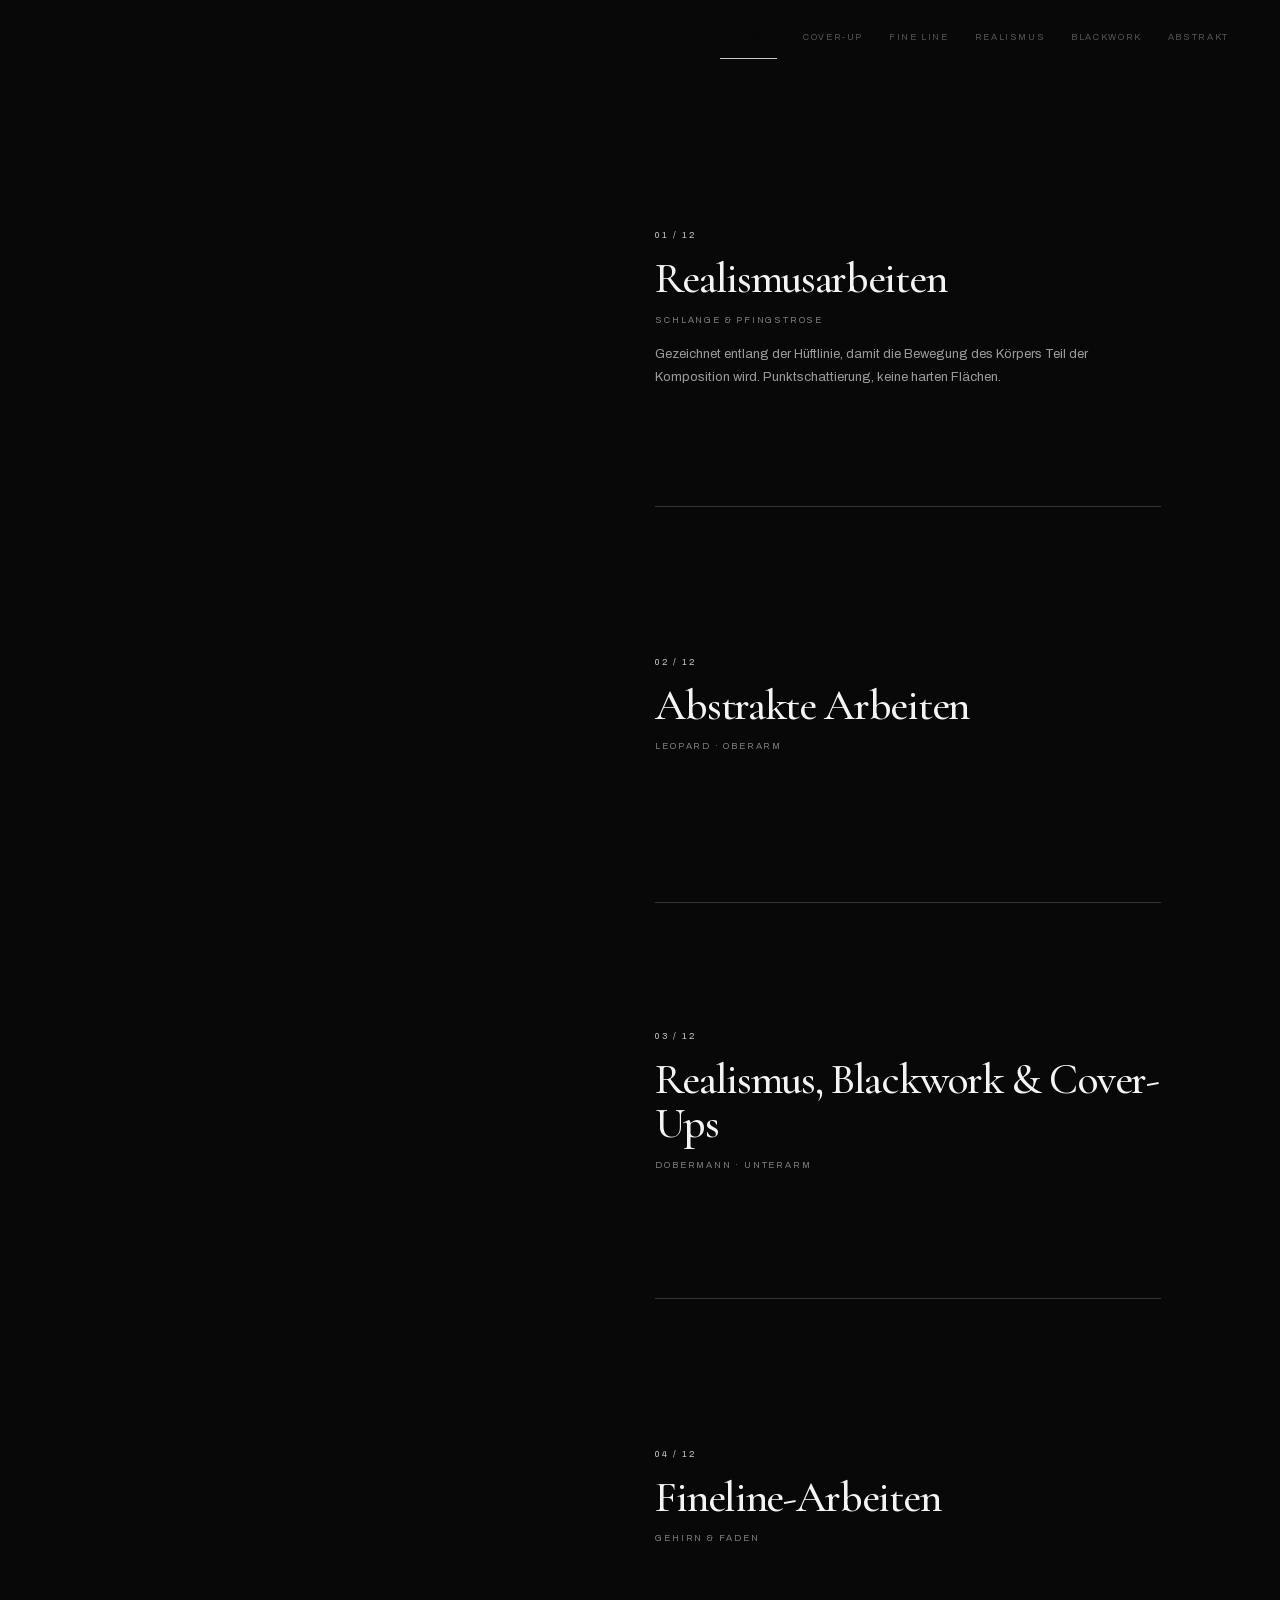
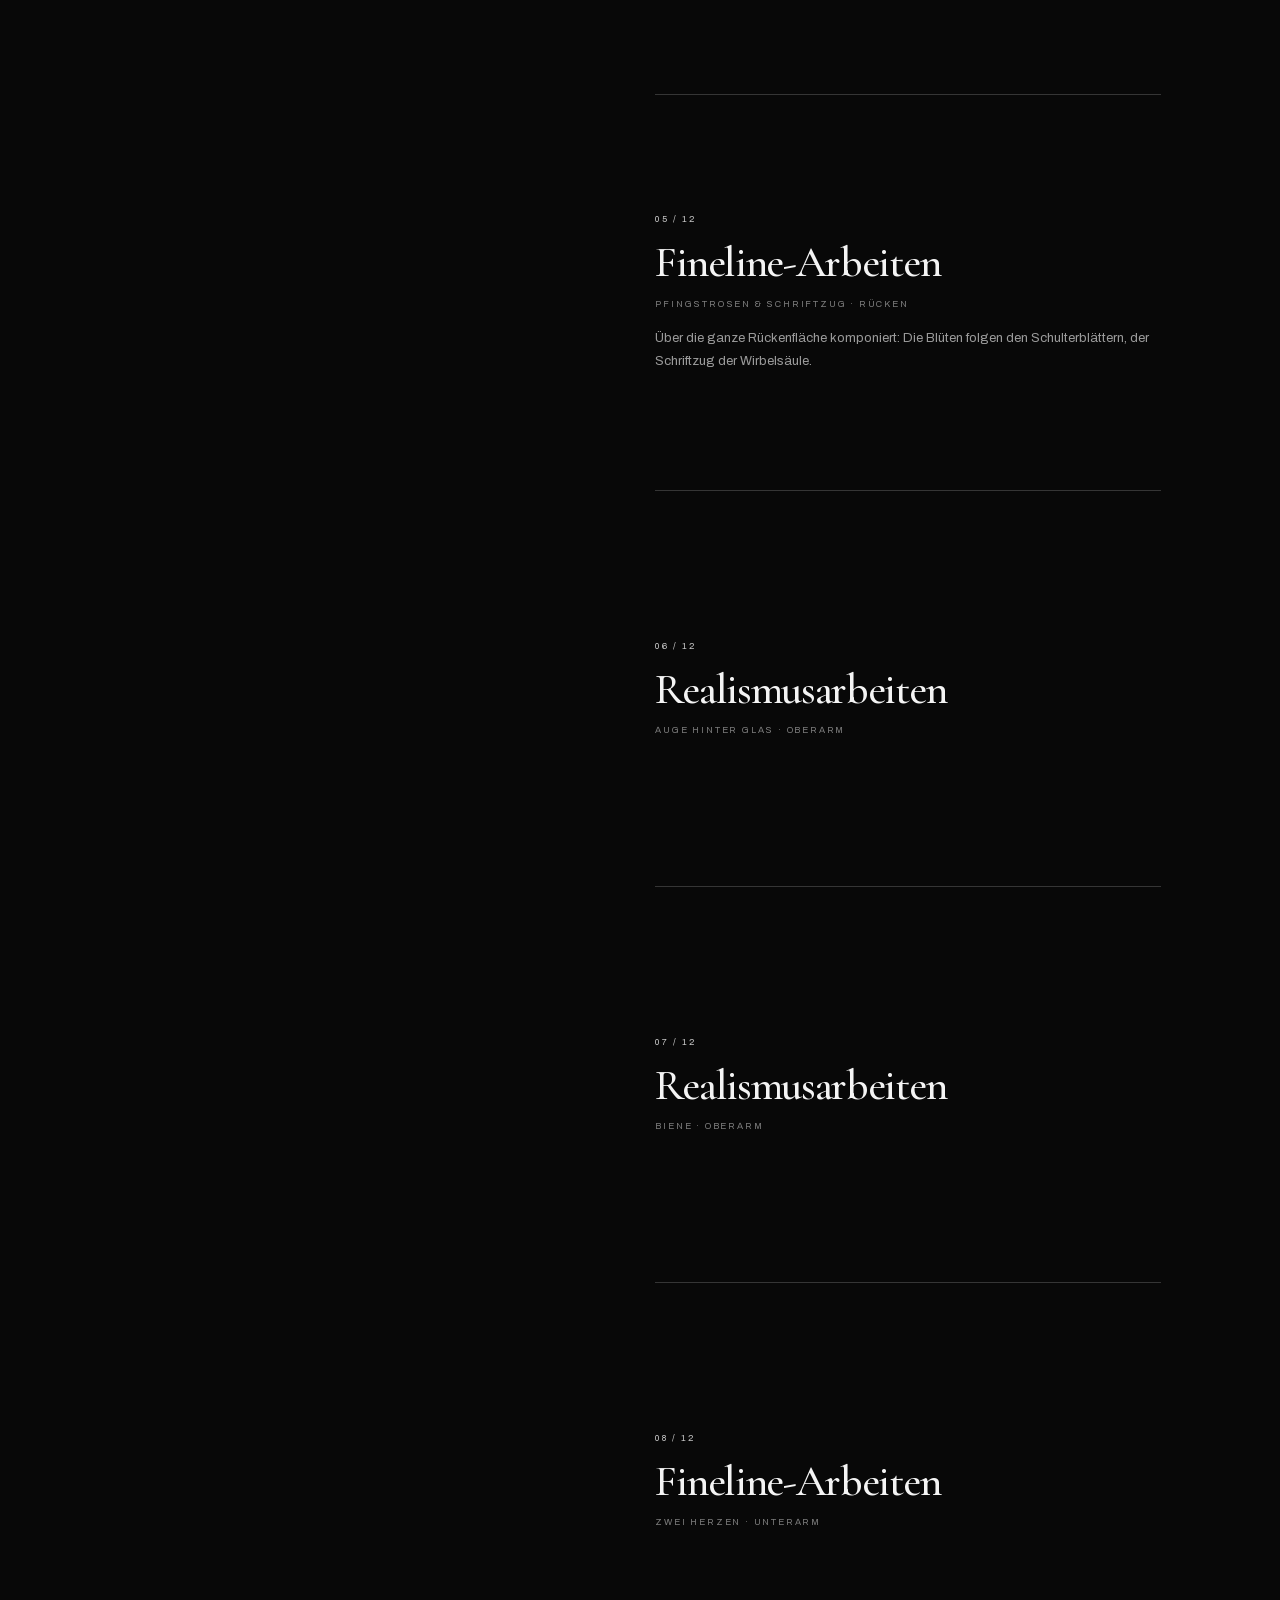
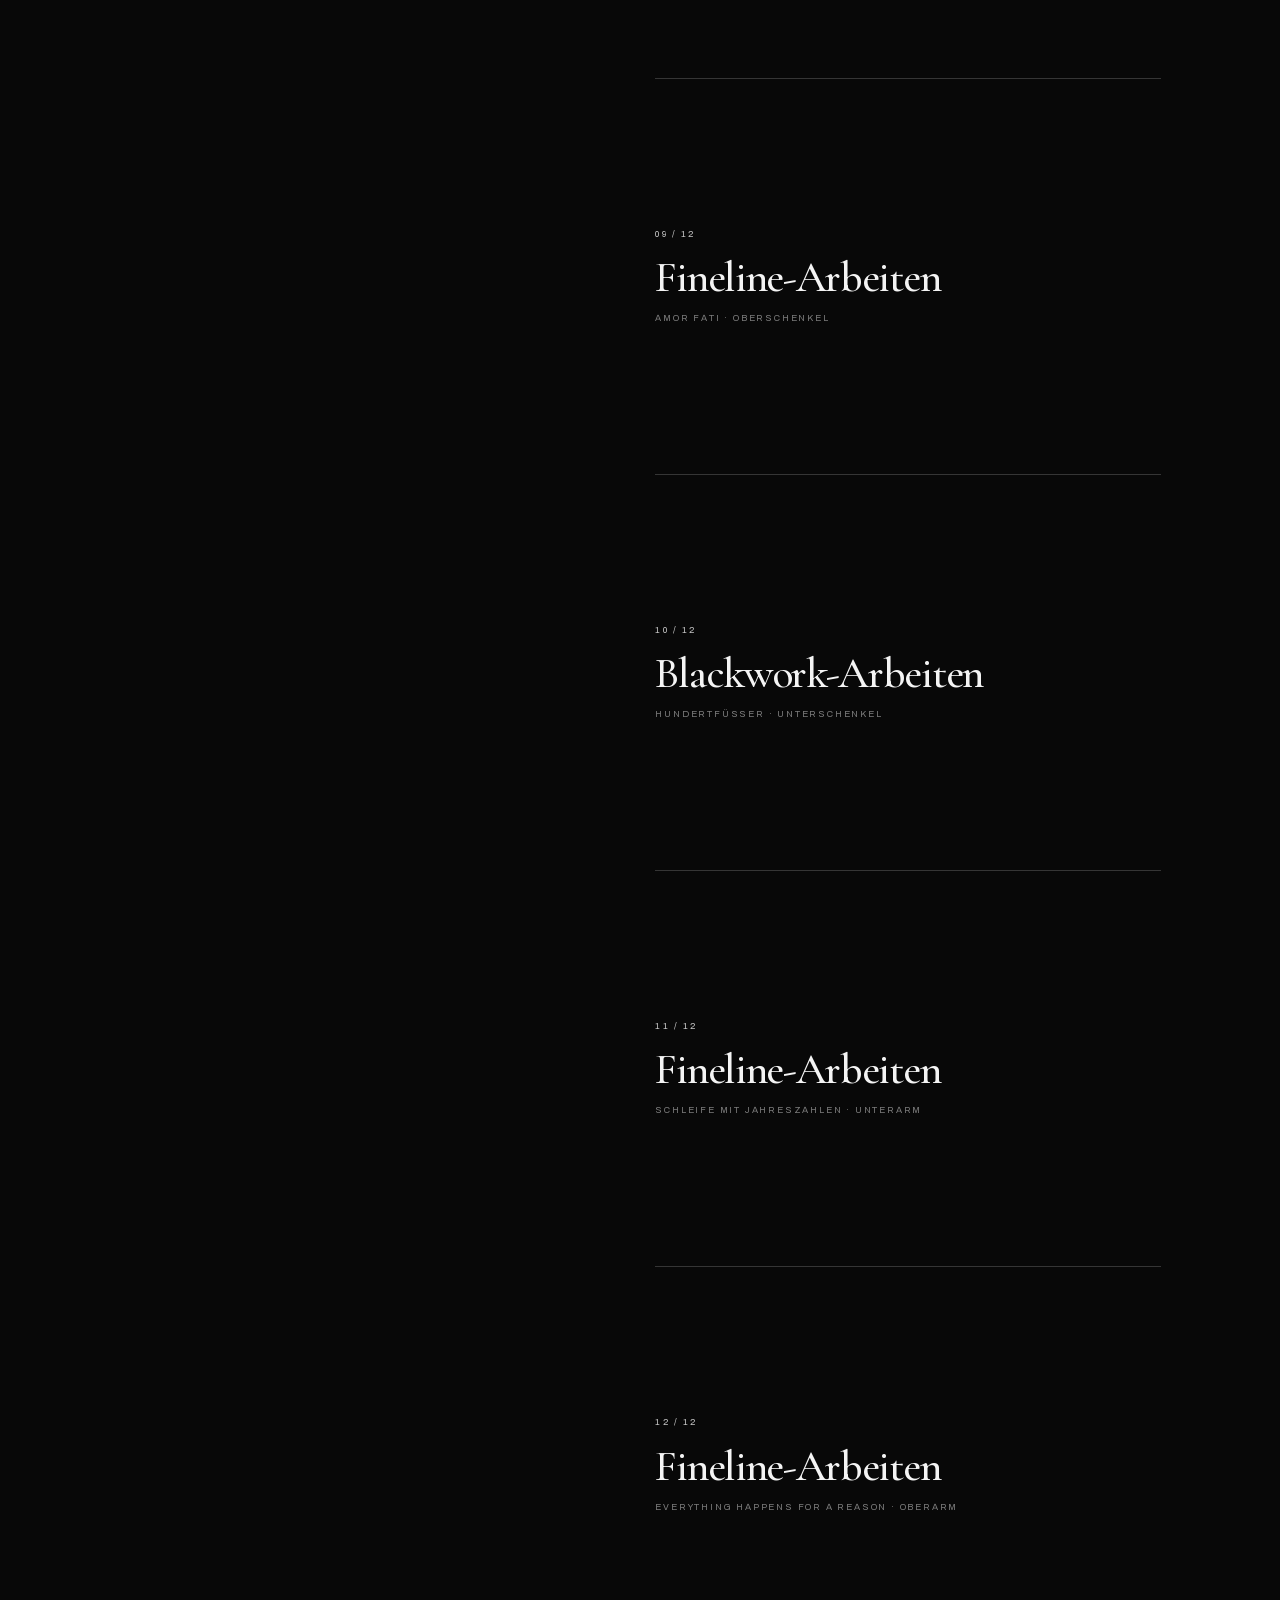
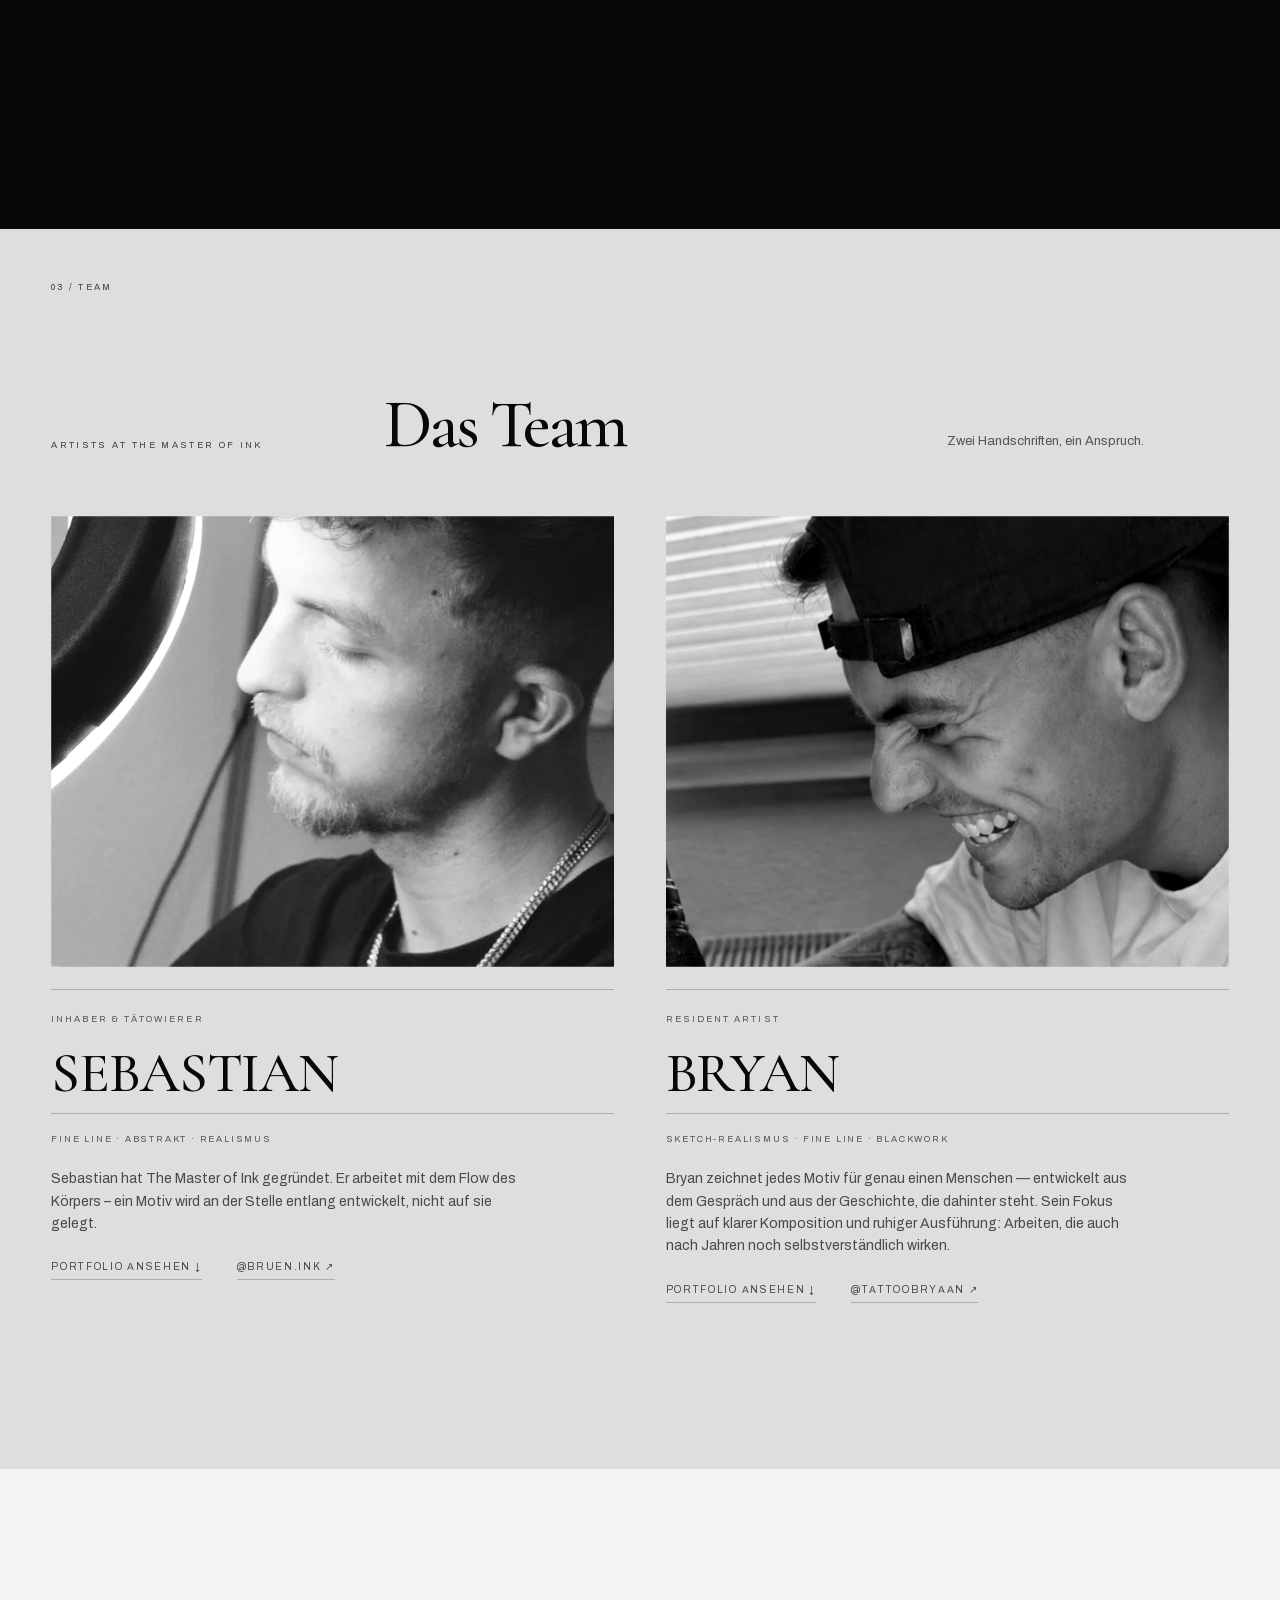
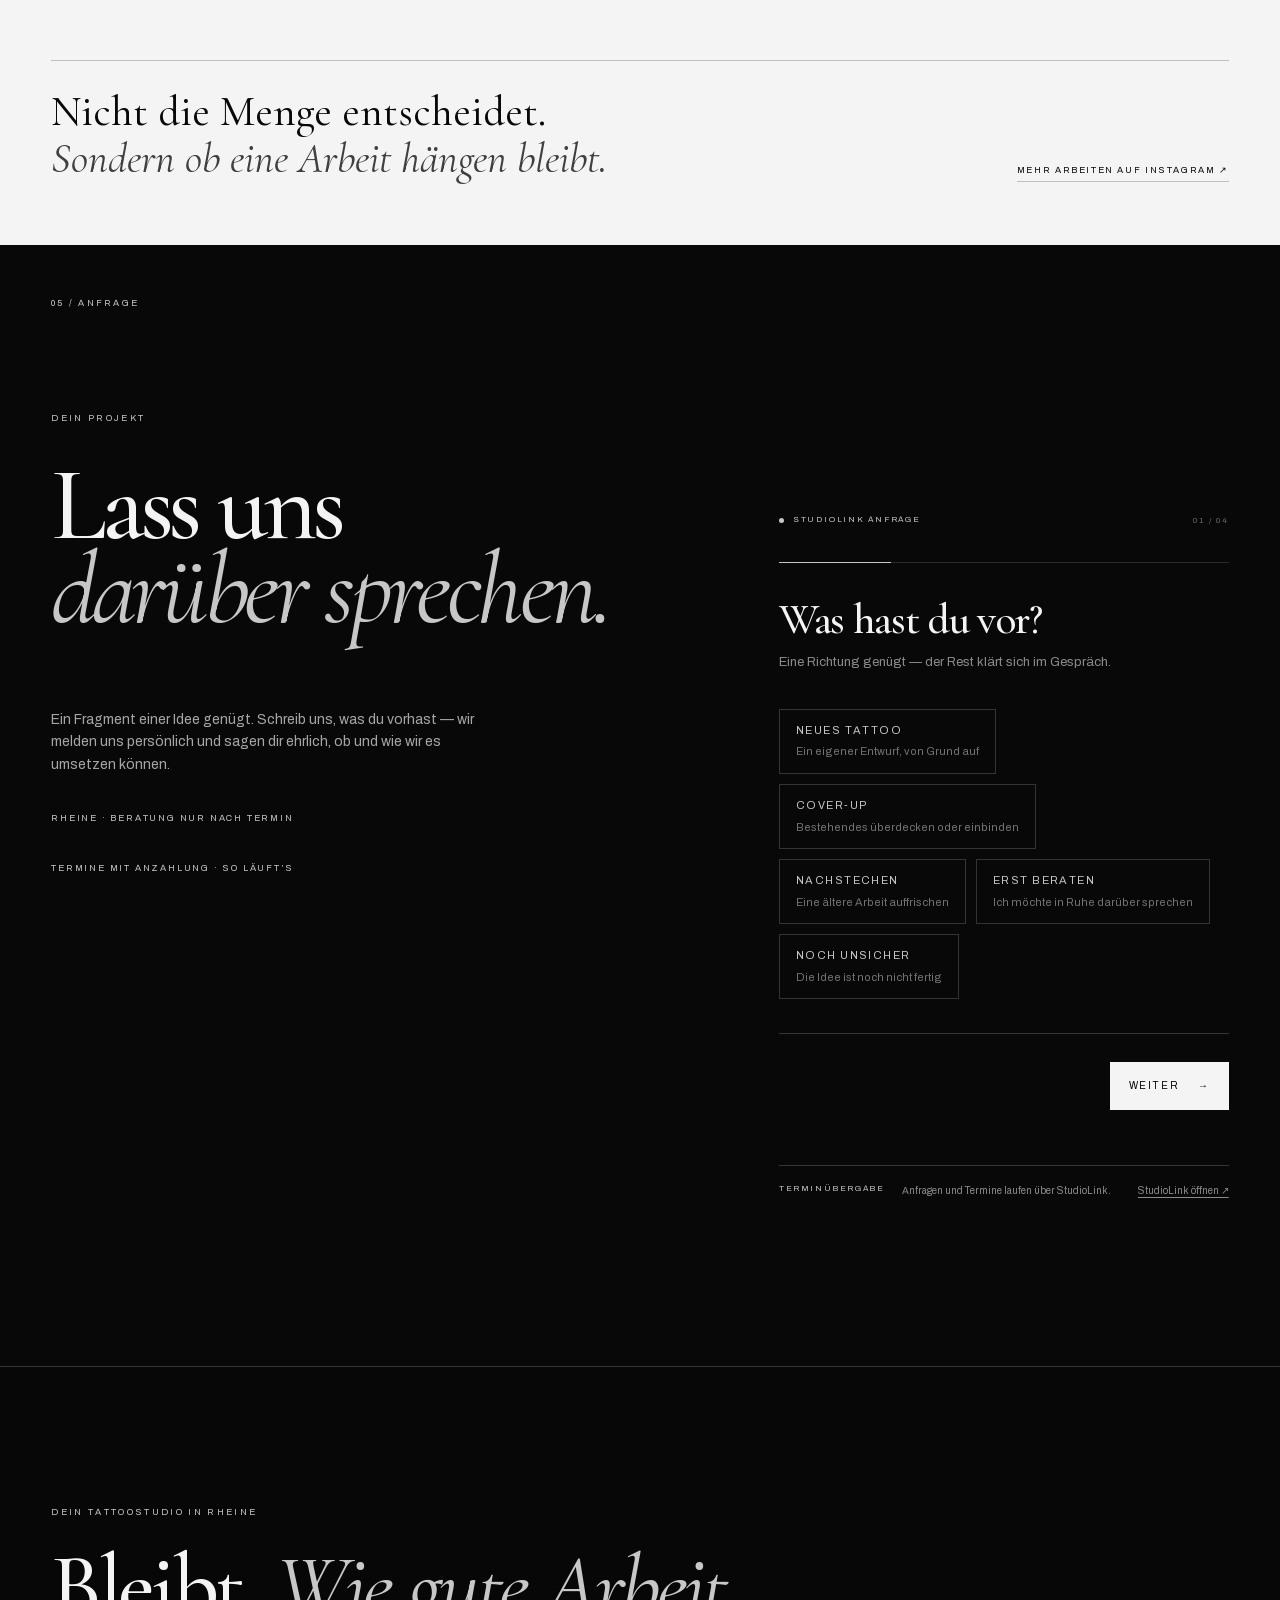
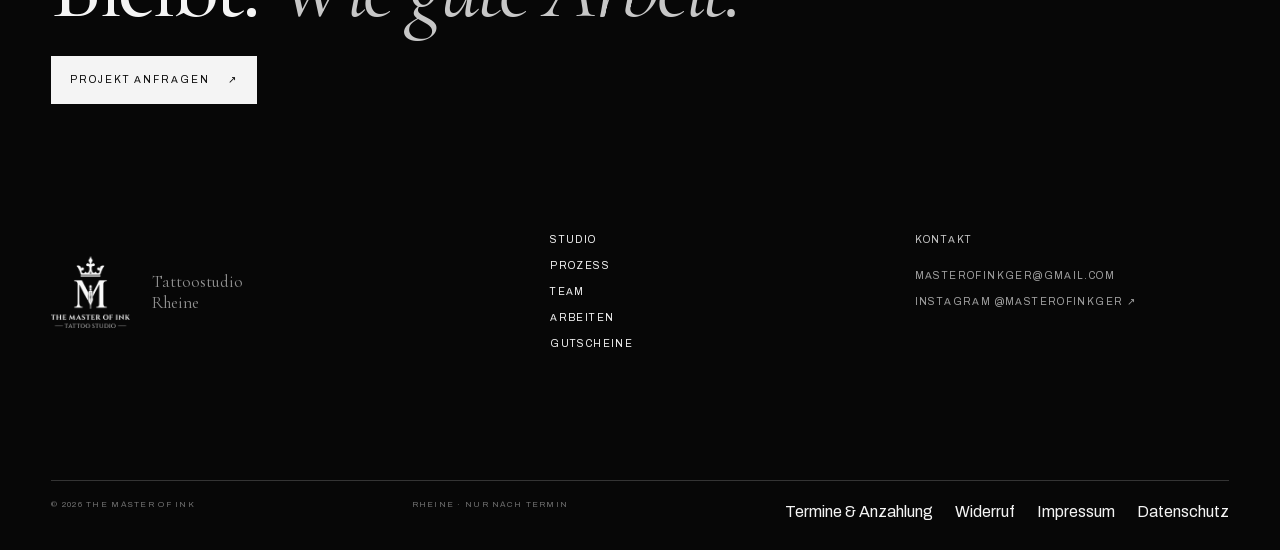
==== commit 709c78ed: "Gutscheine: add 150 € for 120 €, two-column choice, 120 € link - New tier 150 € for 120 € (preselect" ====
--- a/index.html
+++ b/index.html
@@ -20,7 +20,7 @@
   <link rel="icon" type="image/png" sizes="512x512" href="icon-512.png">
   <link rel="preload" href="assets/fonts/cormorant-latin.woff2" as="font" type="font/woff2" crossorigin>
   <link rel="preload" href="assets/fonts/archivo-latin.woff2" as="font" type="font/woff2" crossorigin>
-  <link rel="stylesheet" href="assets/css/main.css?v=20261118-1300b">
+  <link rel="stylesheet" href="assets/css/main.css?v=20261118-1305">
 
   <script type="application/ld+json">
   {
@@ -60,7 +60,7 @@
     }
   </style>
   <noscript><style>.curtain{display:none}</style></noscript>
-  <script src="assets/js/master-of-ink-reveal.js?v=20261118-1300b" async></script>
+  <script src="assets/js/master-of-ink-reveal.js?v=20261118-1305" async></script>
 </head>
 <body>
   <div class="curtain" id="curtain" aria-hidden="true">
@@ -272,7 +272,7 @@
 
   <a class="float-cta" href="#termin" aria-hidden="true" tabindex="-1">Projekt anfragen <span aria-hidden="true">↗</span></a>
 
-  <script src="assets/js/gallery-data.js?v=20261118-1300b" defer></script>
-  <script src="assets/js/main.js?v=20261118-1300b" defer></script>
+  <script src="assets/js/gallery-data.js?v=20261118-1305" defer></script>
+  <script src="assets/js/main.js?v=20261118-1305" defer></script>
 </body>
 </html>
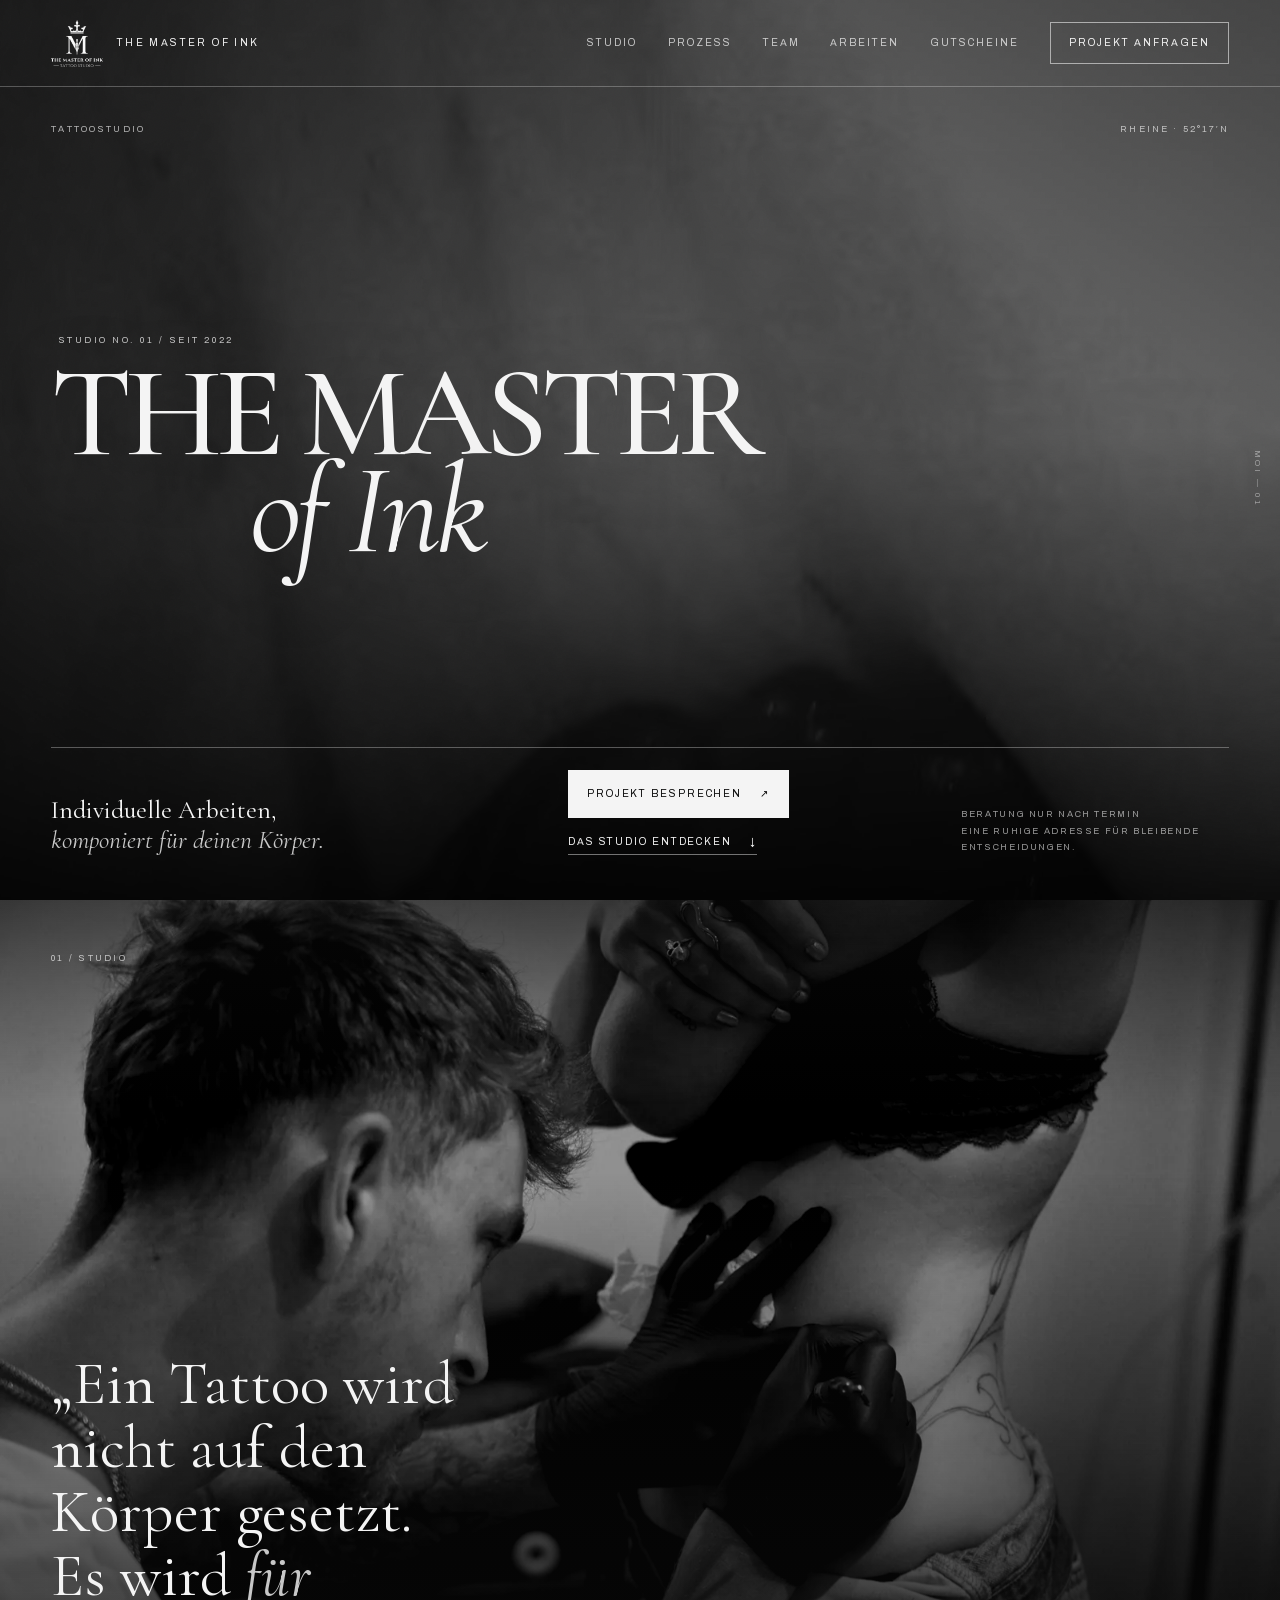
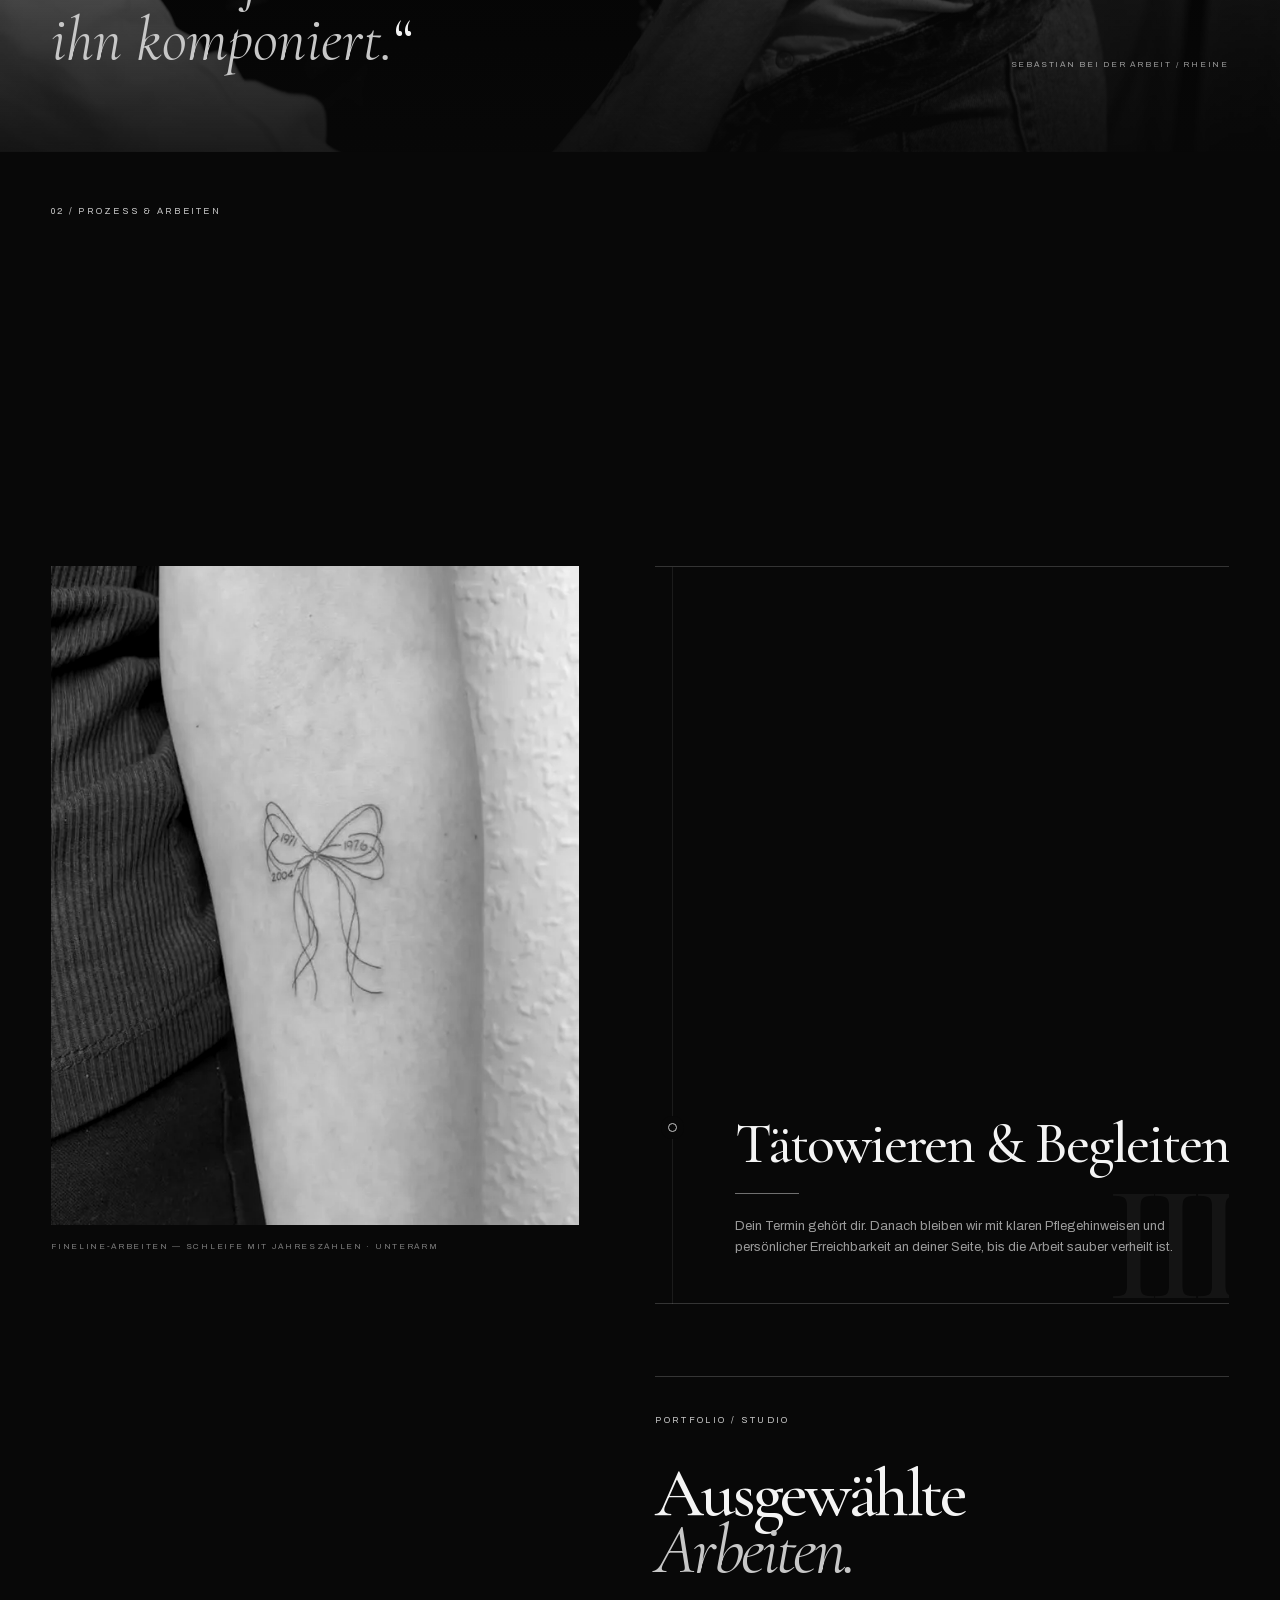
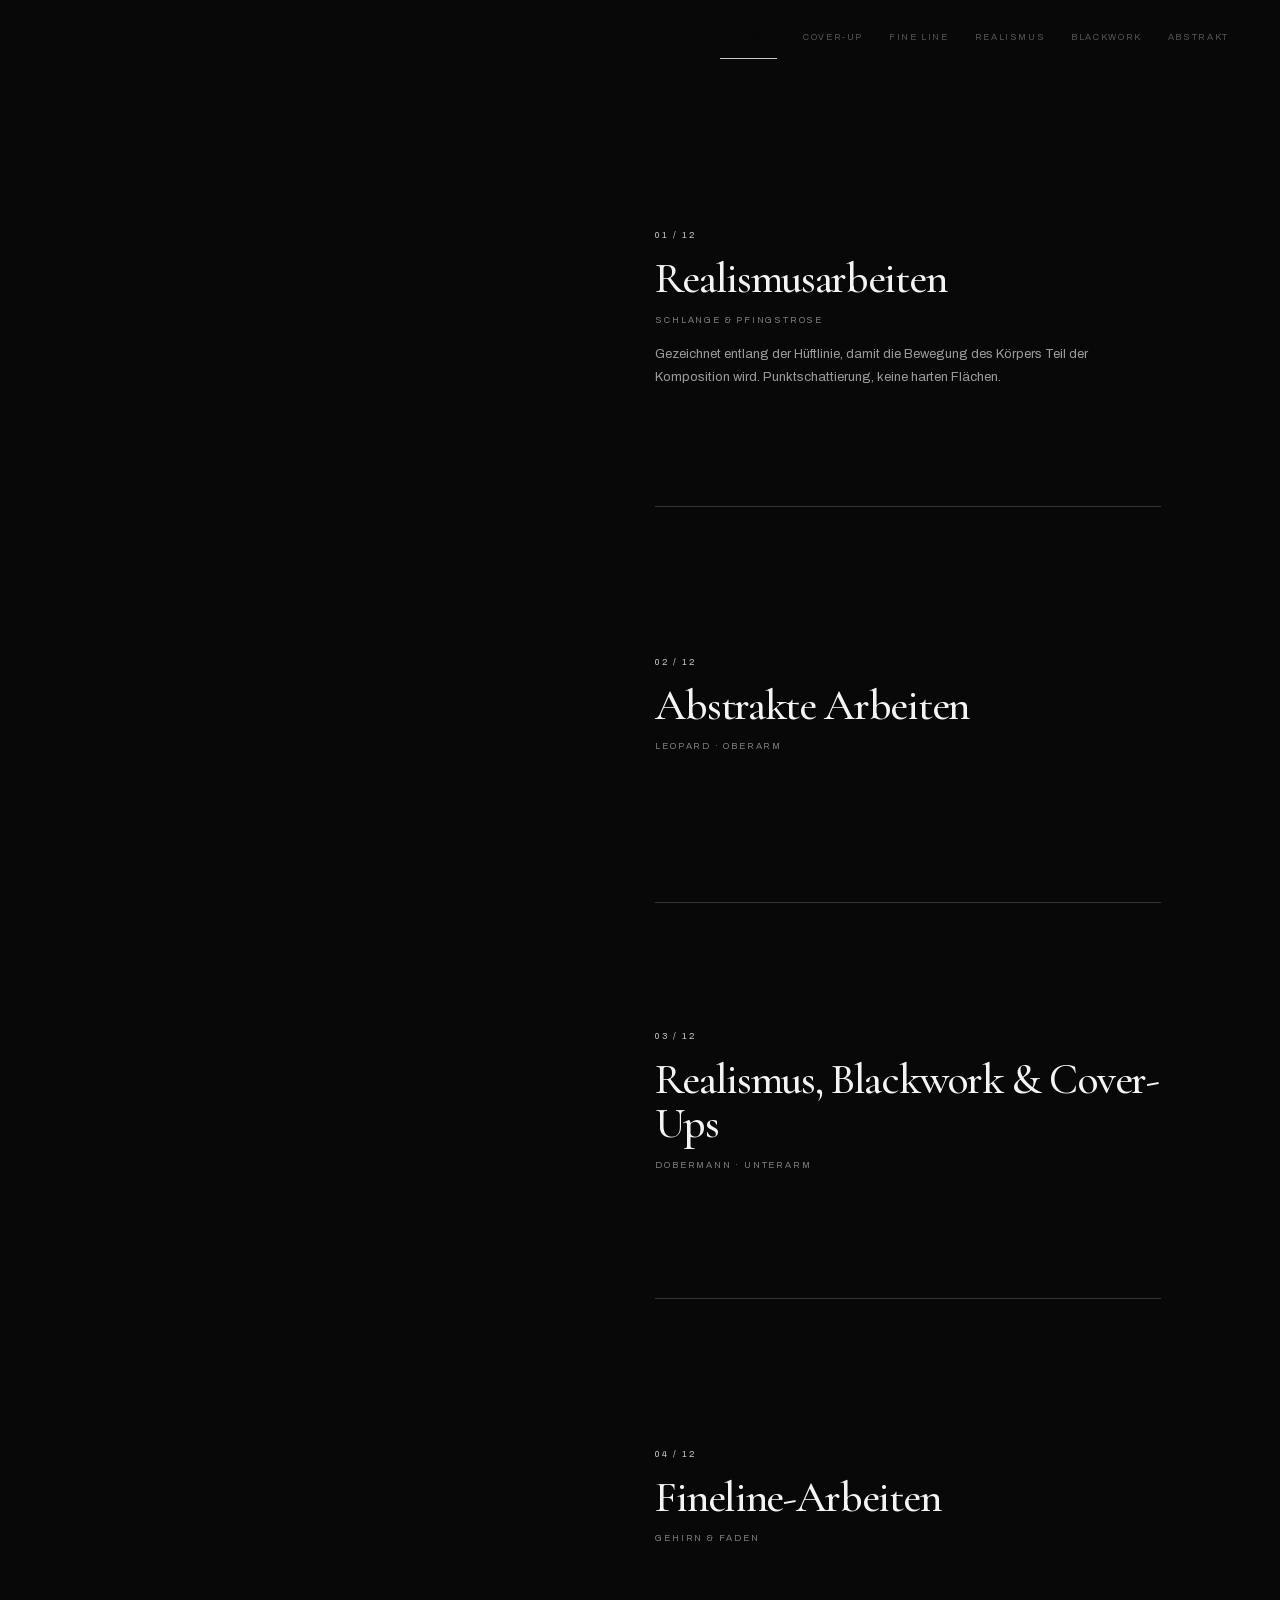
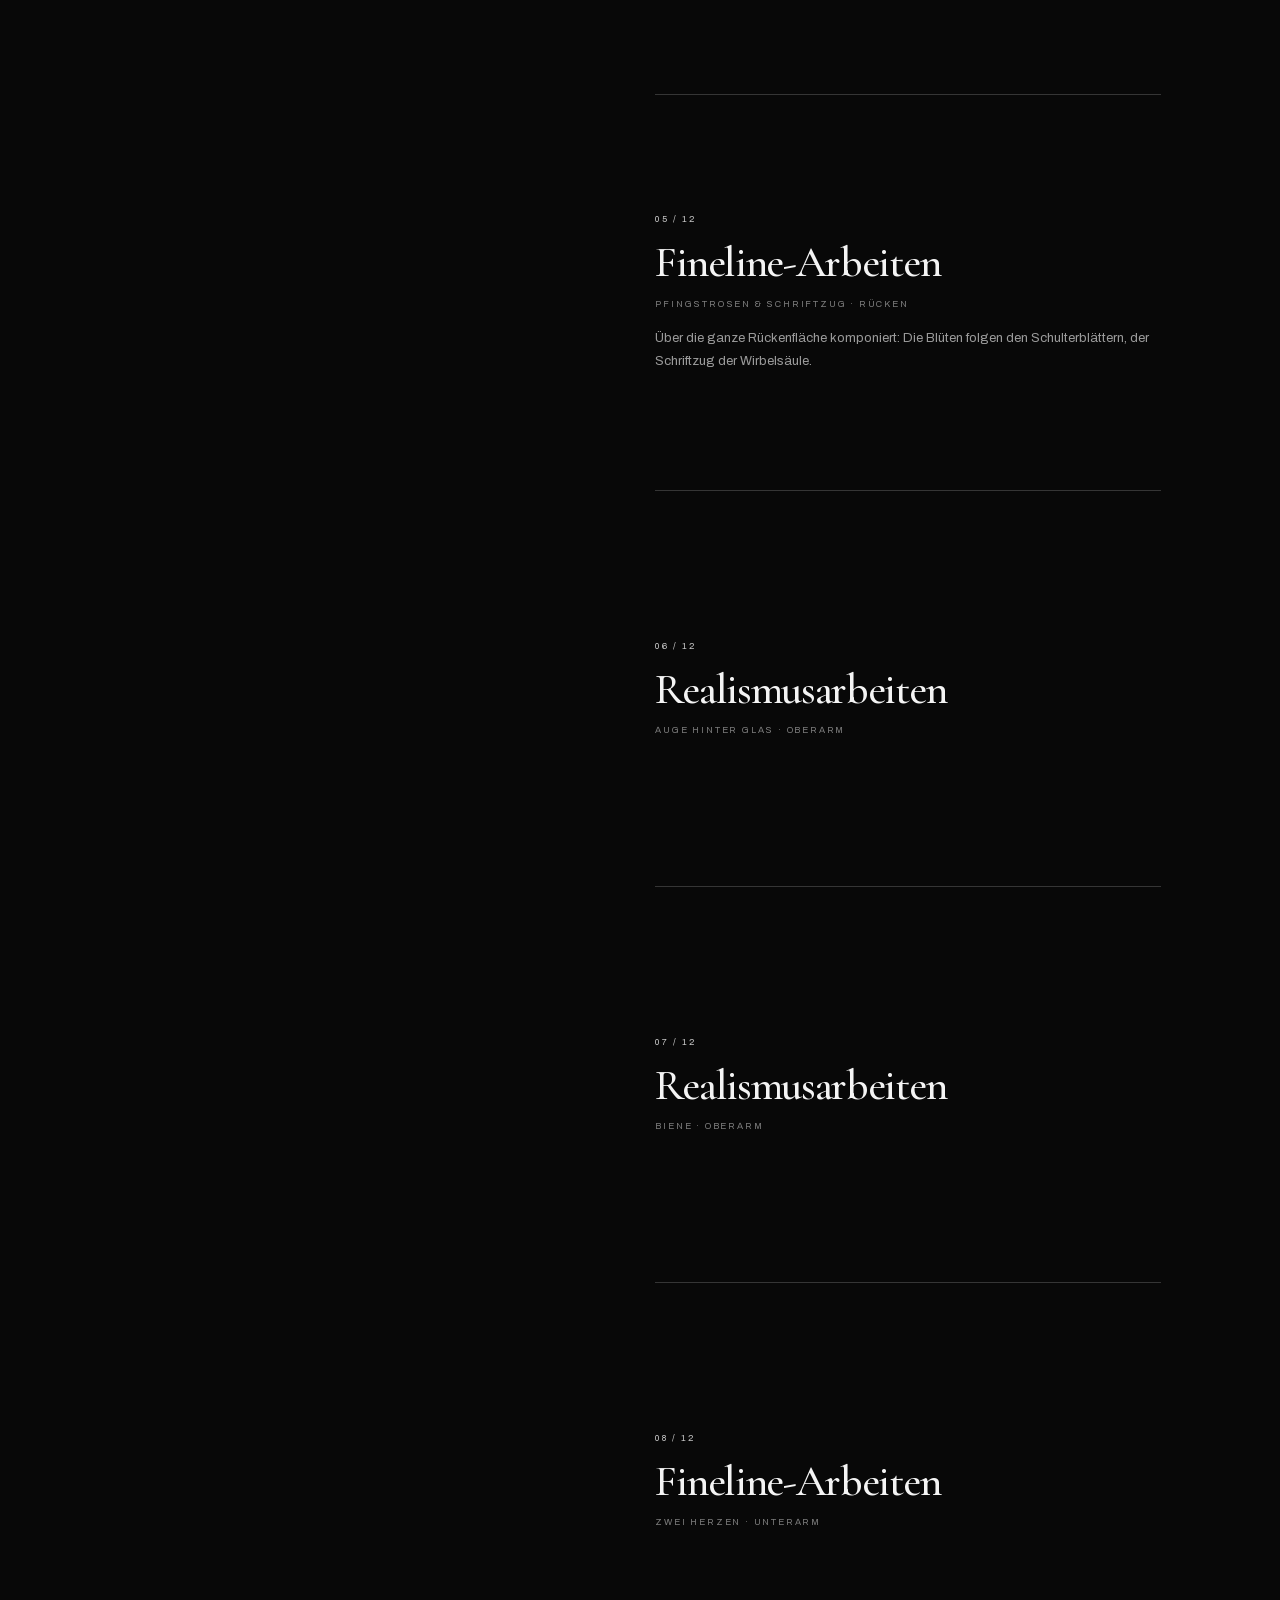
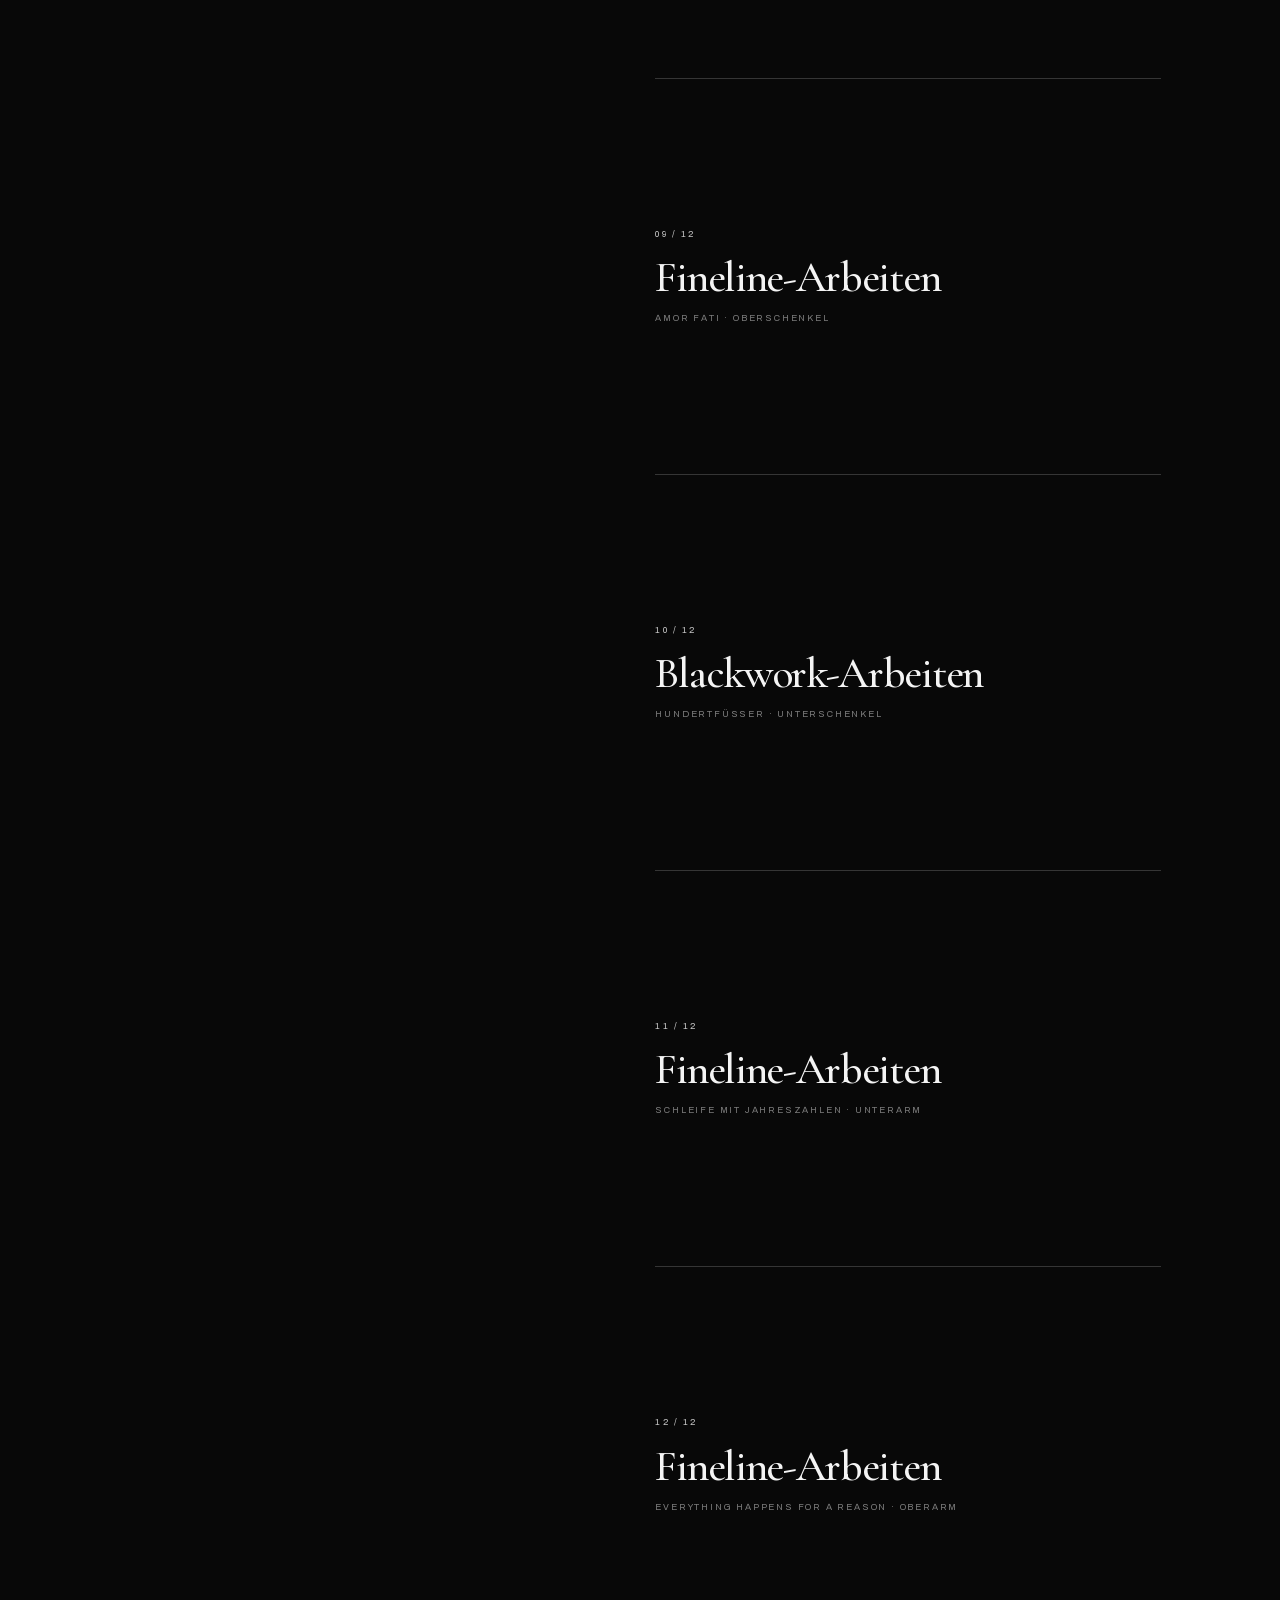
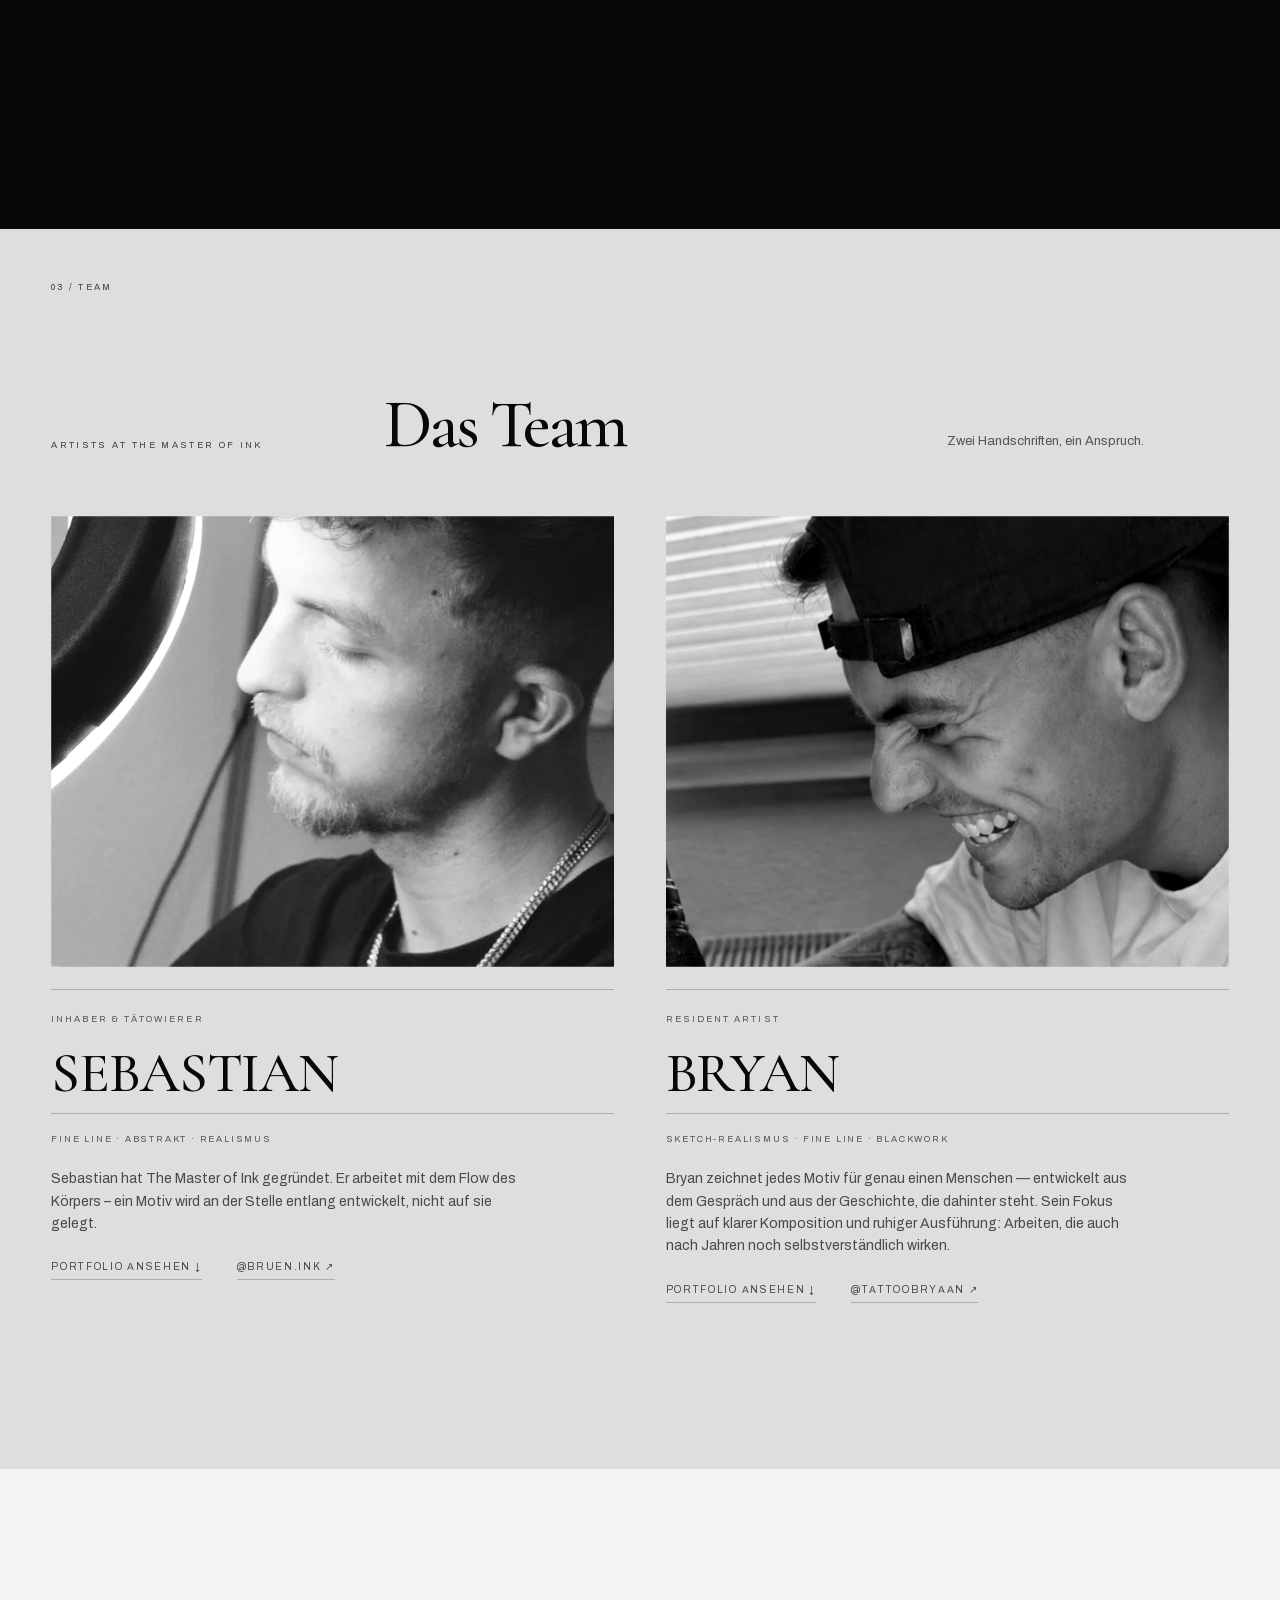
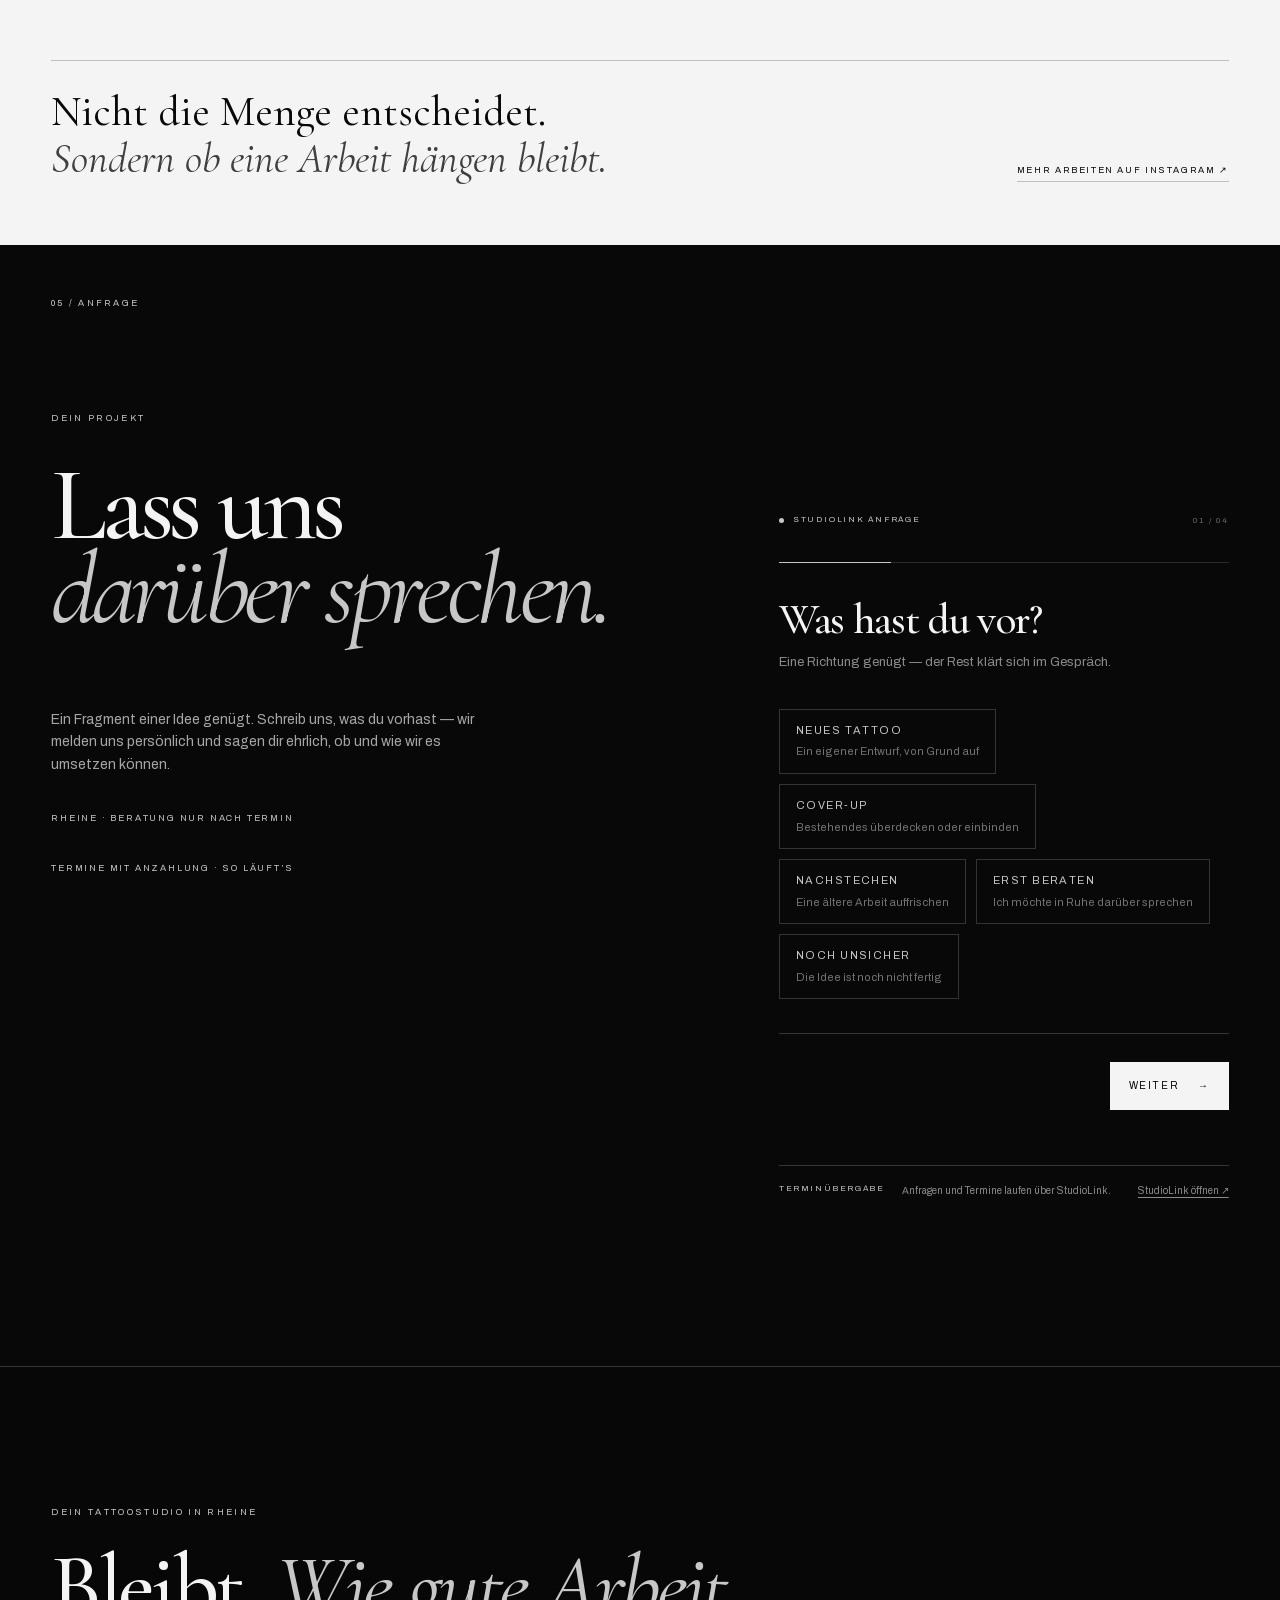
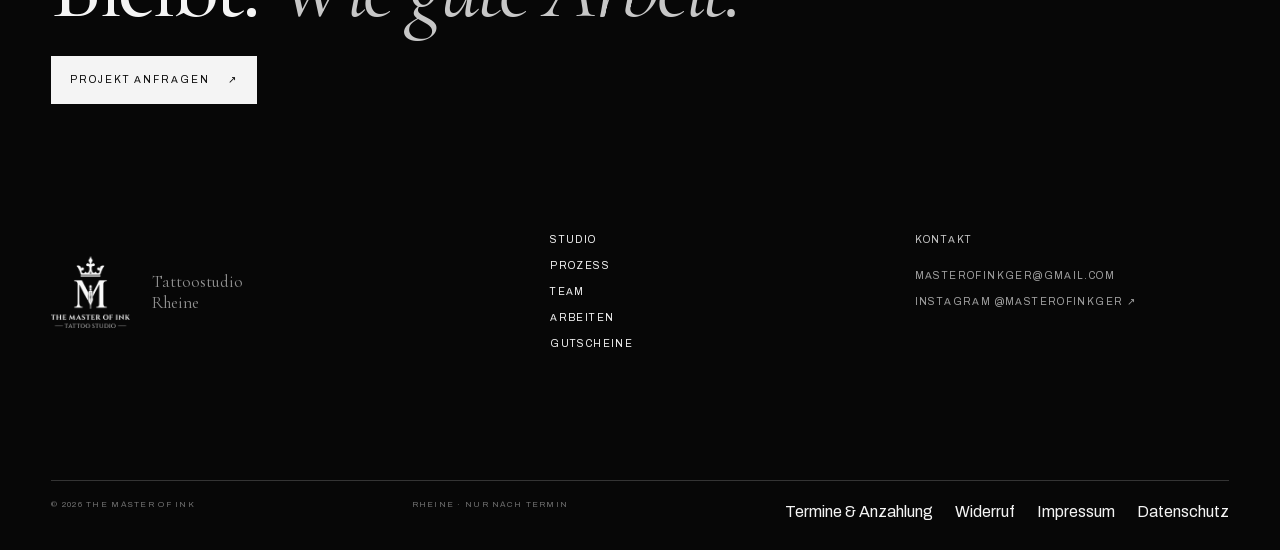
==== commit c51e2651: "Gutscheine: Revolut-Zahlungslink für 200 € (160 €) eintragen Co-Authored-By: Claude Opus 5.5 <norepl" ====
--- a/index.html
+++ b/index.html
@@ -20,7 +20,7 @@
   <link rel="icon" type="image/png" sizes="512x512" href="icon-512.png">
   <link rel="preload" href="assets/fonts/cormorant-latin.woff2" as="font" type="font/woff2" crossorigin>
   <link rel="preload" href="assets/fonts/archivo-latin.woff2" as="font" type="font/woff2" crossorigin>
-  <link rel="stylesheet" href="assets/css/main.css?v=20261118-1305">
+  <link rel="stylesheet" href="assets/css/main.css?v=20261118-1310">
 
   <script type="application/ld+json">
   {
@@ -60,7 +60,7 @@
     }
   </style>
   <noscript><style>.curtain{display:none}</style></noscript>
-  <script src="assets/js/master-of-ink-reveal.js?v=20261118-1305" async></script>
+  <script src="assets/js/master-of-ink-reveal.js?v=20261118-1310" async></script>
 </head>
 <body>
   <div class="curtain" id="curtain" aria-hidden="true">
@@ -272,7 +272,7 @@
 
   <a class="float-cta" href="#termin" aria-hidden="true" tabindex="-1">Projekt anfragen <span aria-hidden="true">↗</span></a>
 
-  <script src="assets/js/gallery-data.js?v=20261118-1305" defer></script>
-  <script src="assets/js/main.js?v=20261118-1305" defer></script>
+  <script src="assets/js/gallery-data.js?v=20261118-1310" defer></script>
+  <script src="assets/js/main.js?v=20261118-1310" defer></script>
 </body>
 </html>
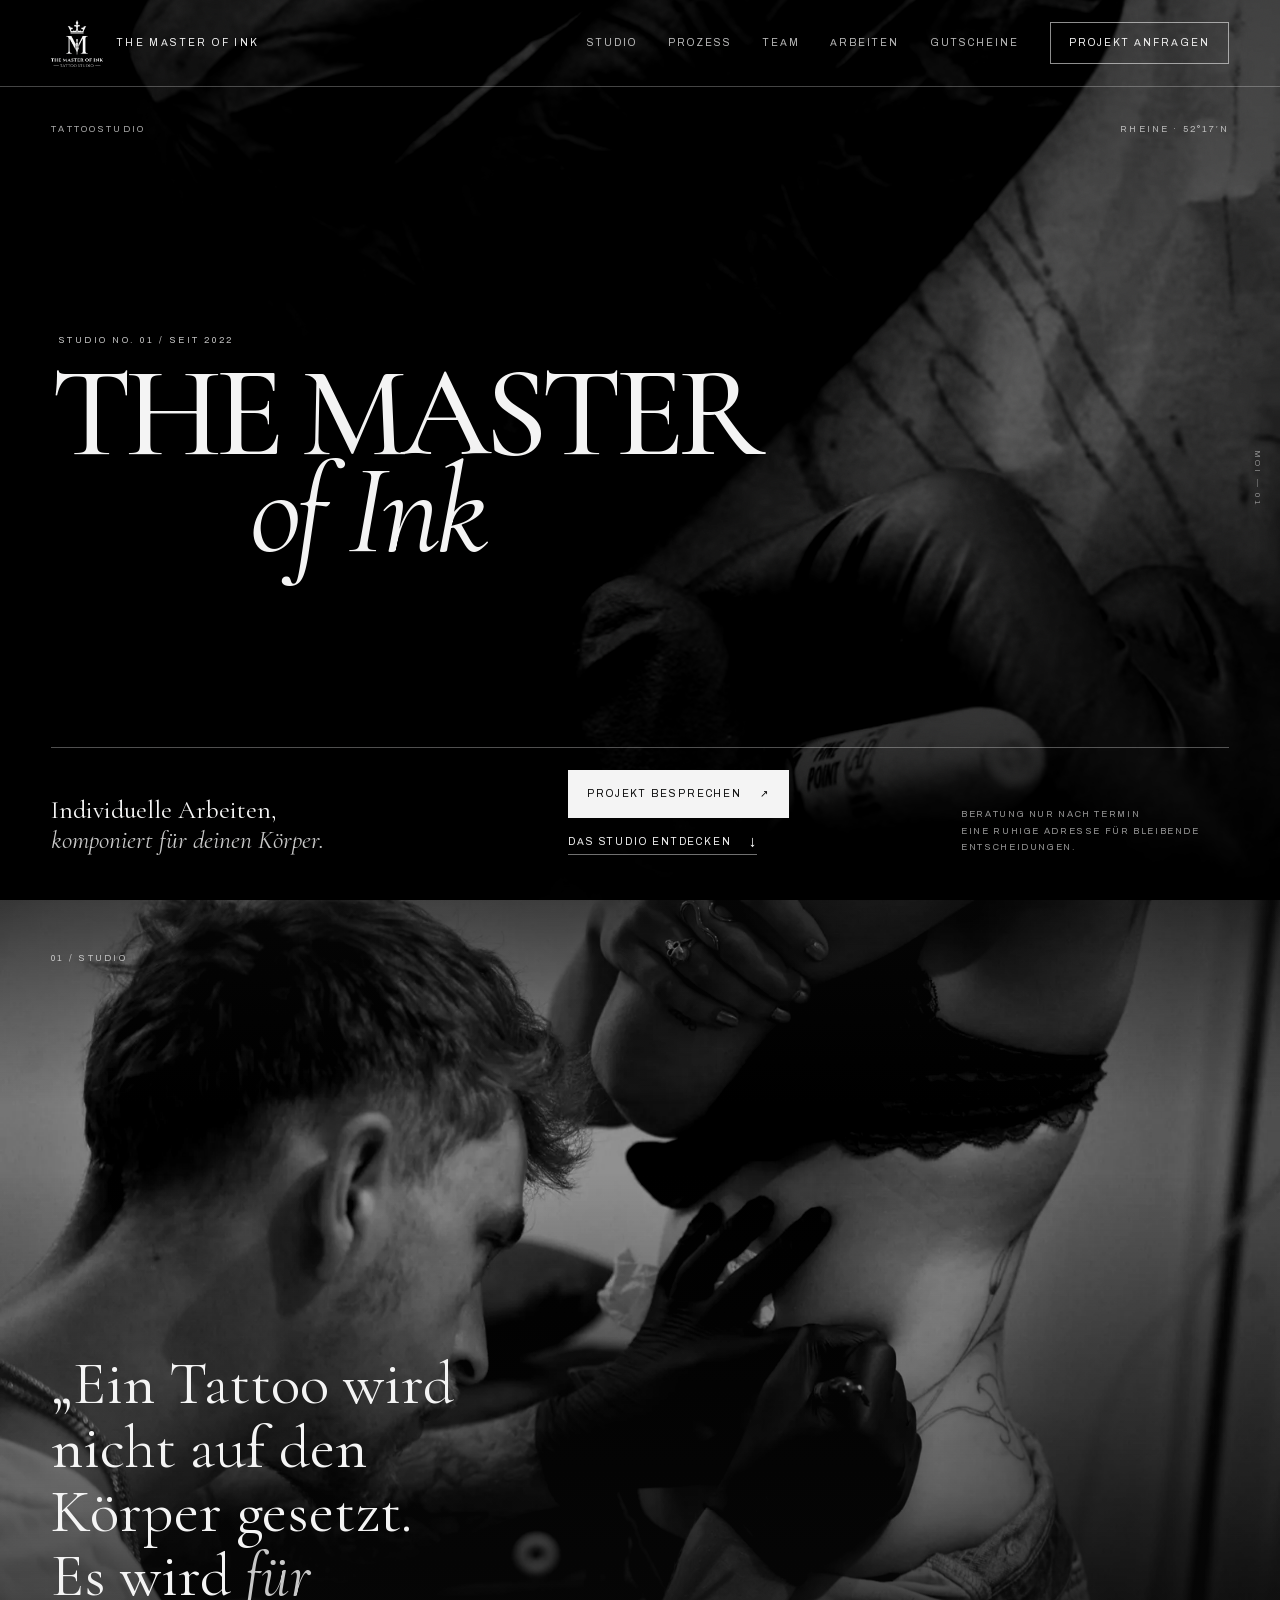
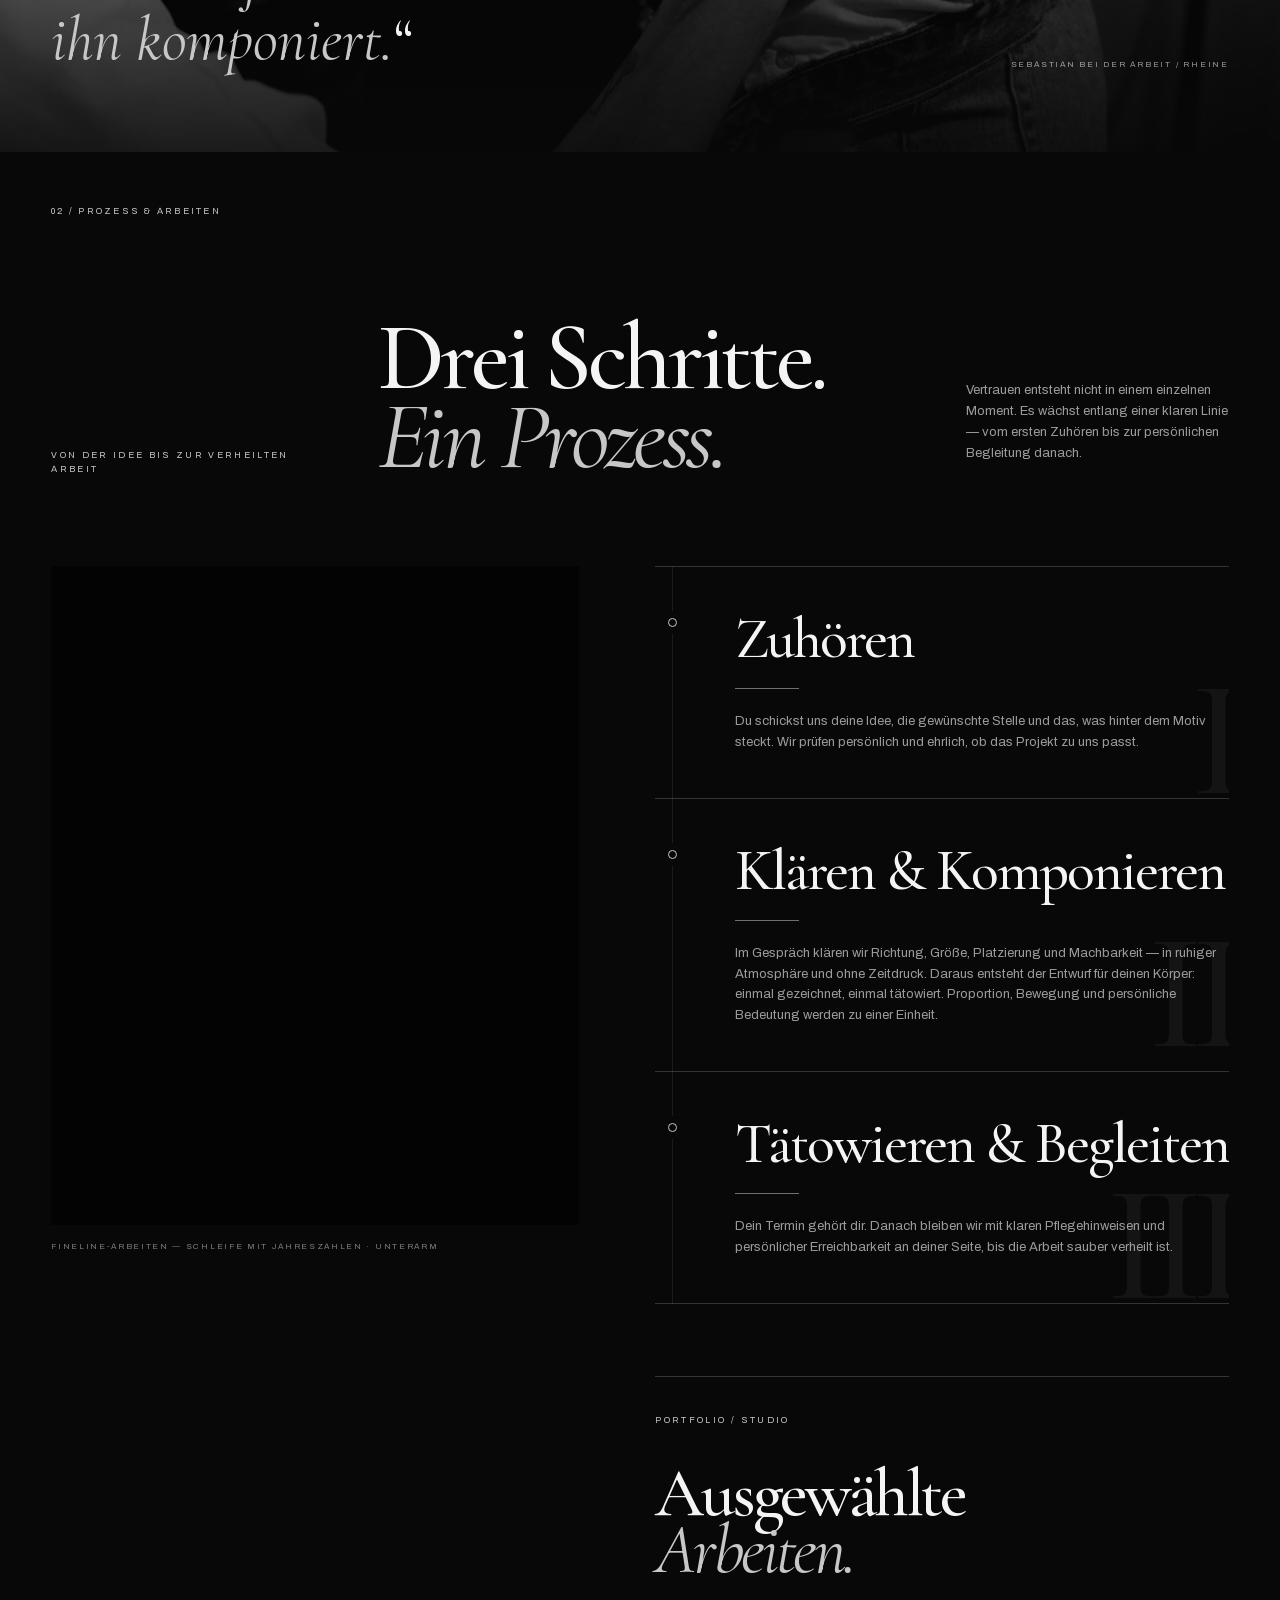
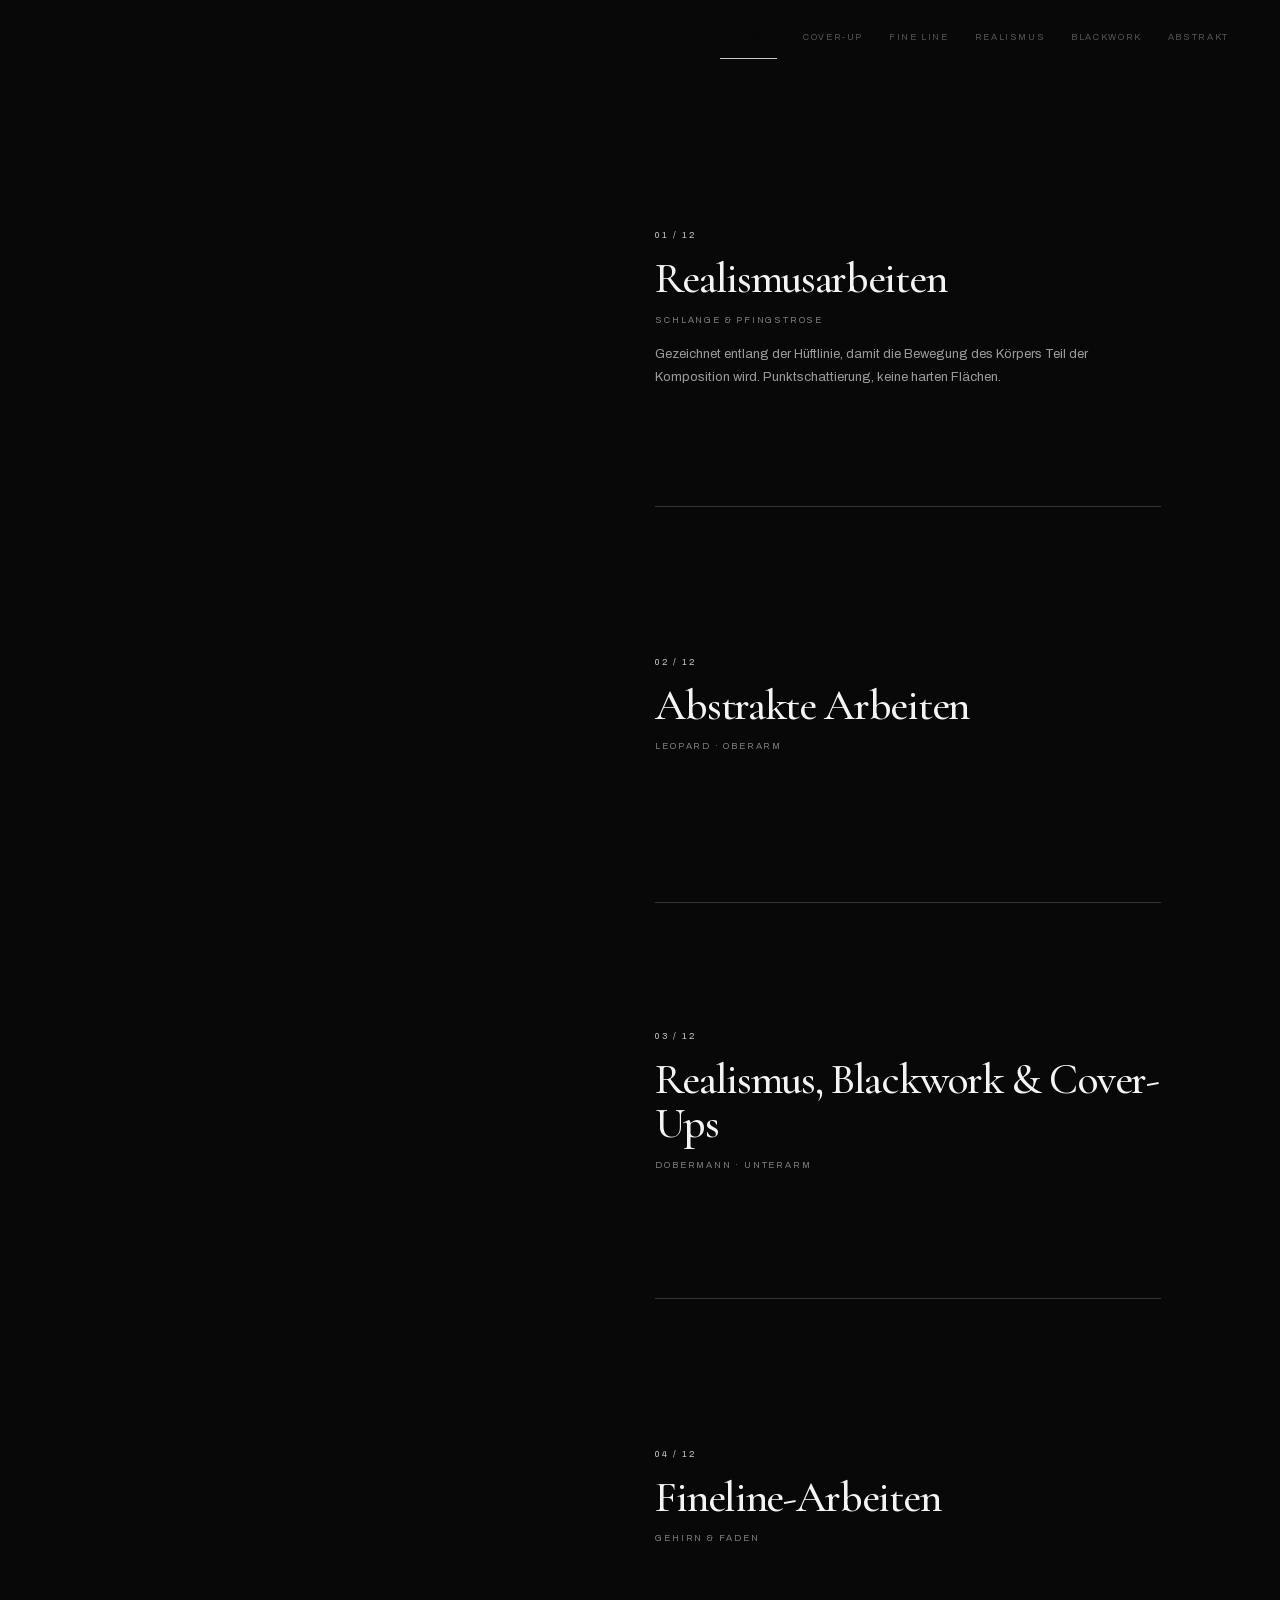
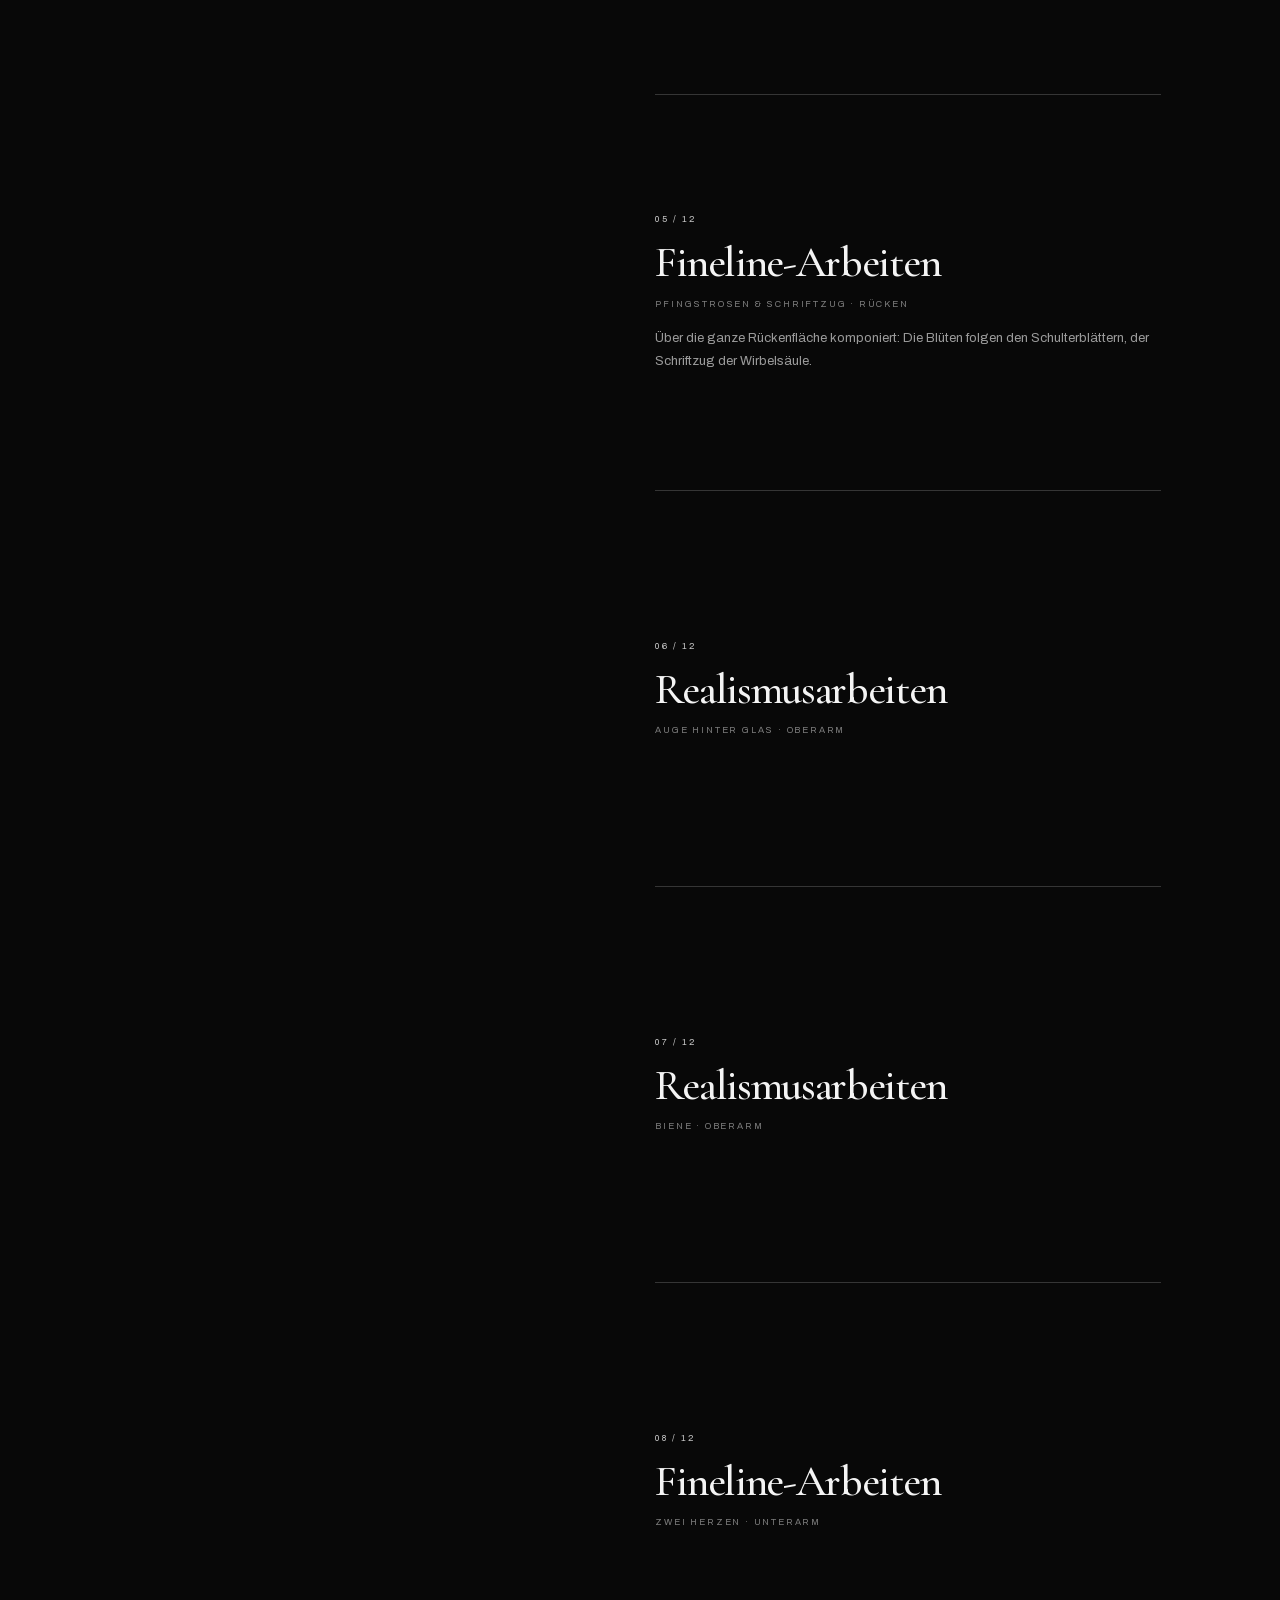
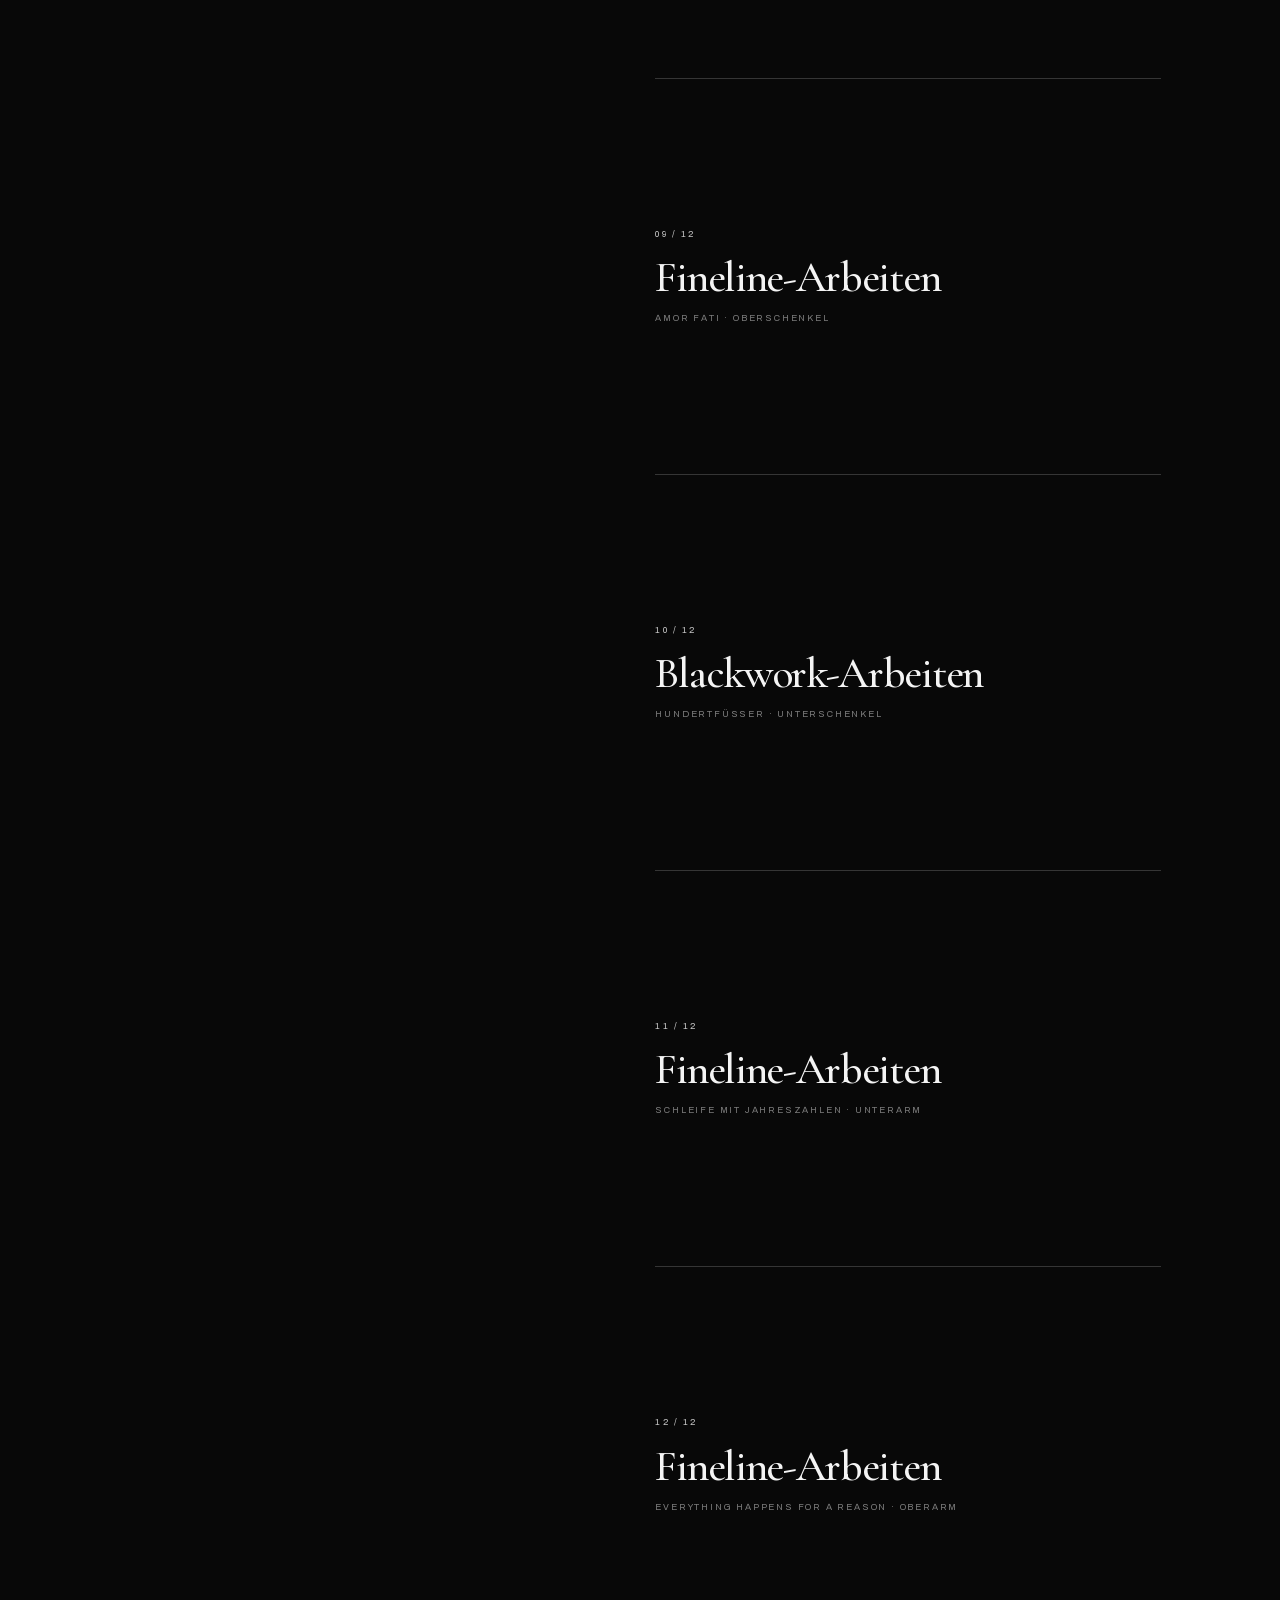
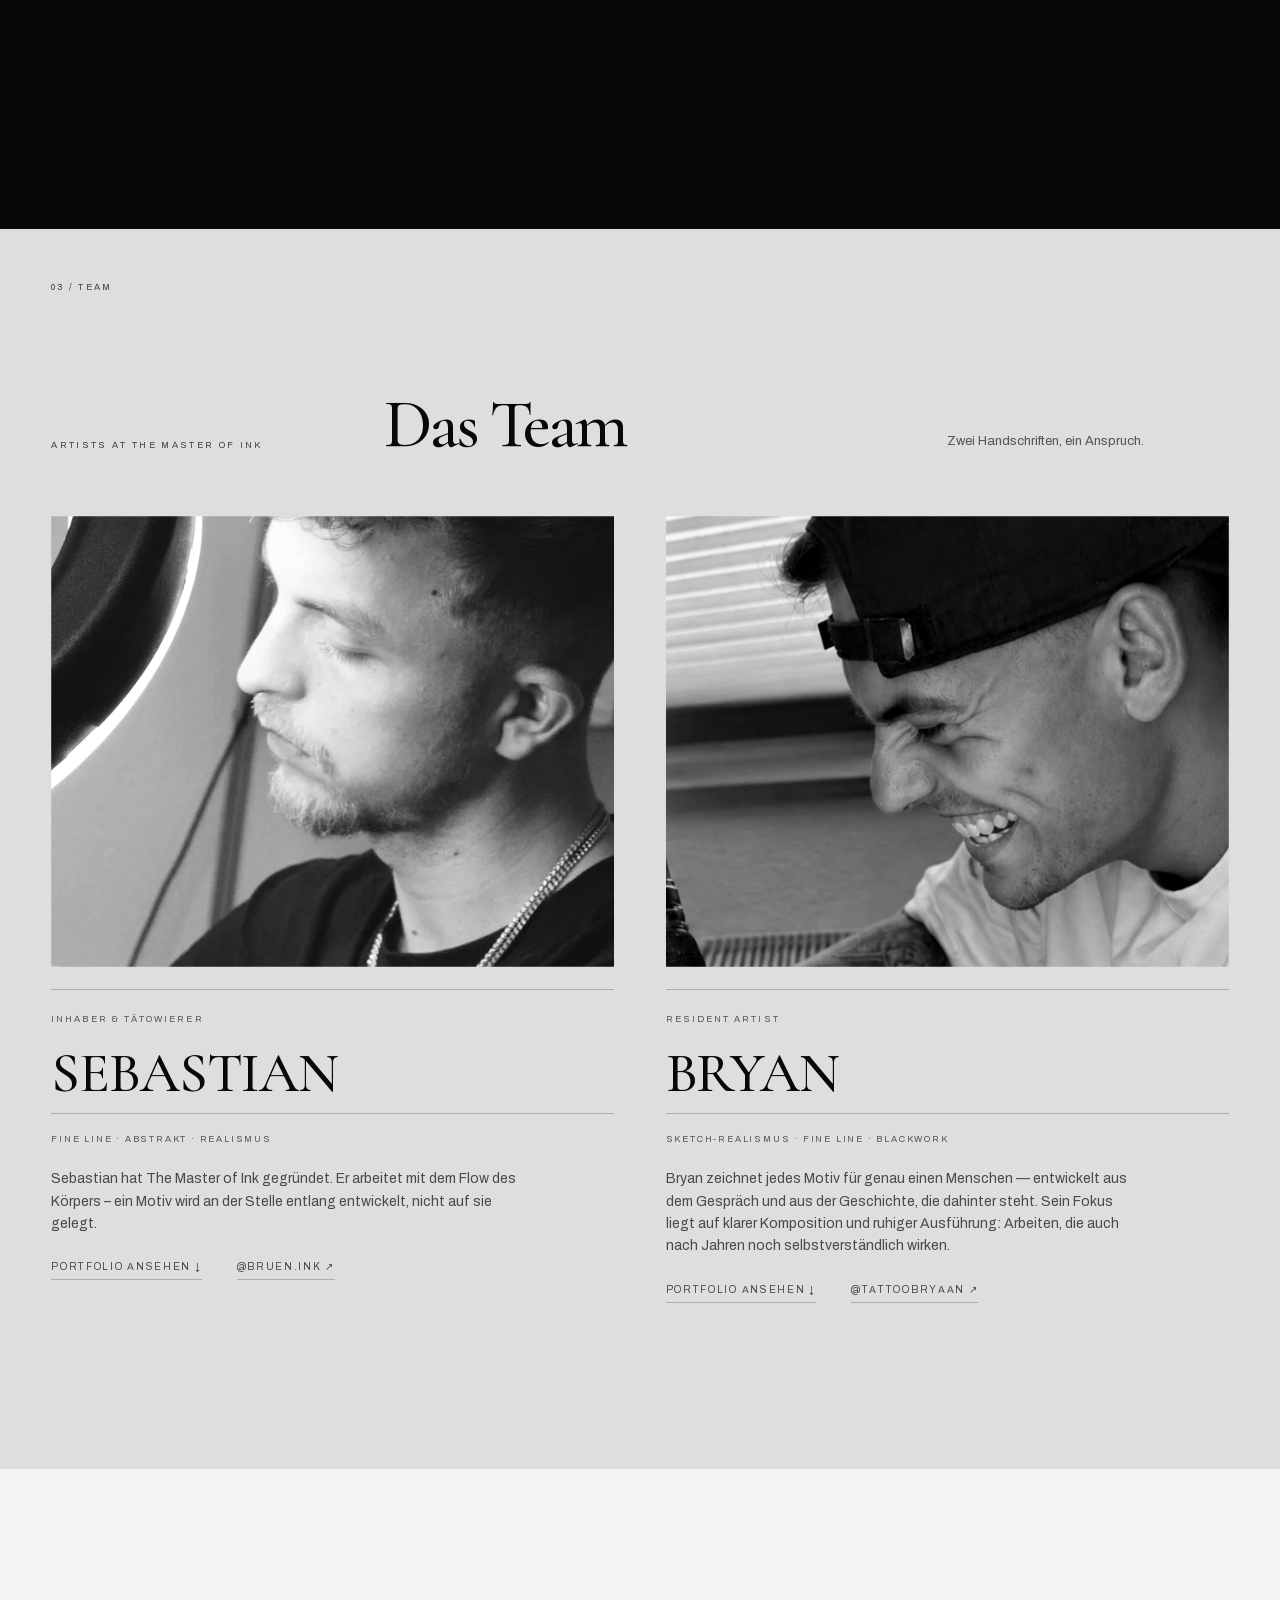
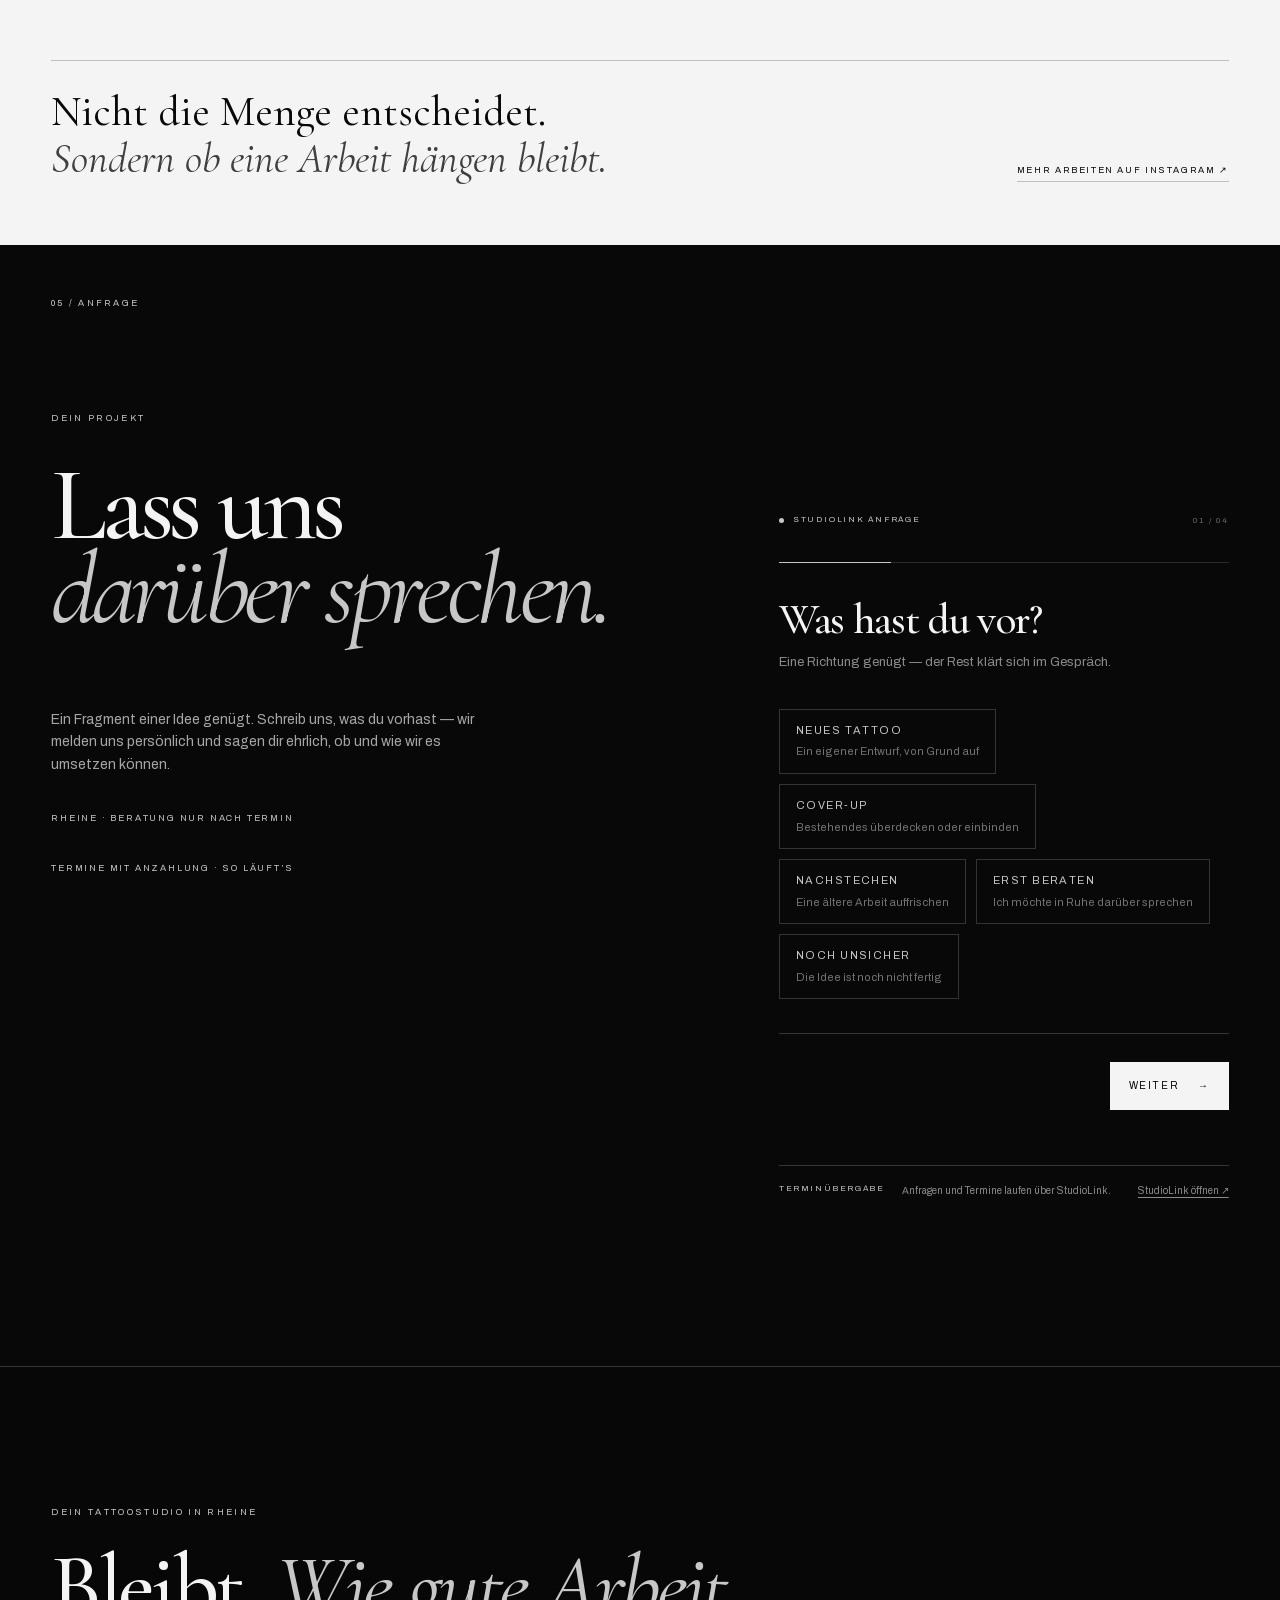
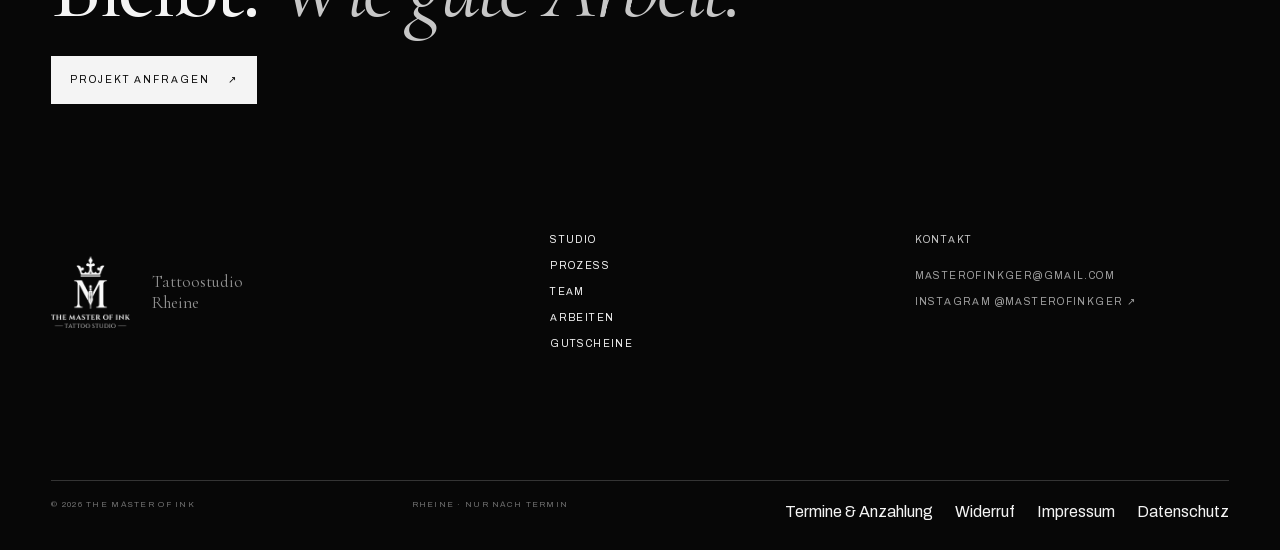
==== commit 9f53e0e0: "Gutscheine: Revolut-Zahlungslink für 250 € (200 €) eintragen – alle Stufen verbunden Co-Authored-By:" ====
--- a/index.html
+++ b/index.html
@@ -20,7 +20,7 @@
   <link rel="icon" type="image/png" sizes="512x512" href="icon-512.png">
   <link rel="preload" href="assets/fonts/cormorant-latin.woff2" as="font" type="font/woff2" crossorigin>
   <link rel="preload" href="assets/fonts/archivo-latin.woff2" as="font" type="font/woff2" crossorigin>
-  <link rel="stylesheet" href="assets/css/main.css?v=20261118-1310">
+  <link rel="stylesheet" href="assets/css/main.css?v=20261118-1315">
 
   <script type="application/ld+json">
   {
@@ -60,7 +60,7 @@
     }
   </style>
   <noscript><style>.curtain{display:none}</style></noscript>
-  <script src="assets/js/master-of-ink-reveal.js?v=20261118-1310" async></script>
+  <script src="assets/js/master-of-ink-reveal.js?v=20261118-1315" async></script>
 </head>
 <body>
   <div class="curtain" id="curtain" aria-hidden="true">
@@ -272,7 +272,7 @@
 
   <a class="float-cta" href="#termin" aria-hidden="true" tabindex="-1">Projekt anfragen <span aria-hidden="true">↗</span></a>
 
-  <script src="assets/js/gallery-data.js?v=20261118-1310" defer></script>
-  <script src="assets/js/main.js?v=20261118-1310" defer></script>
+  <script src="assets/js/gallery-data.js?v=20261118-1315" defer></script>
+  <script src="assets/js/main.js?v=20261118-1315" defer></script>
 </body>
 </html>
